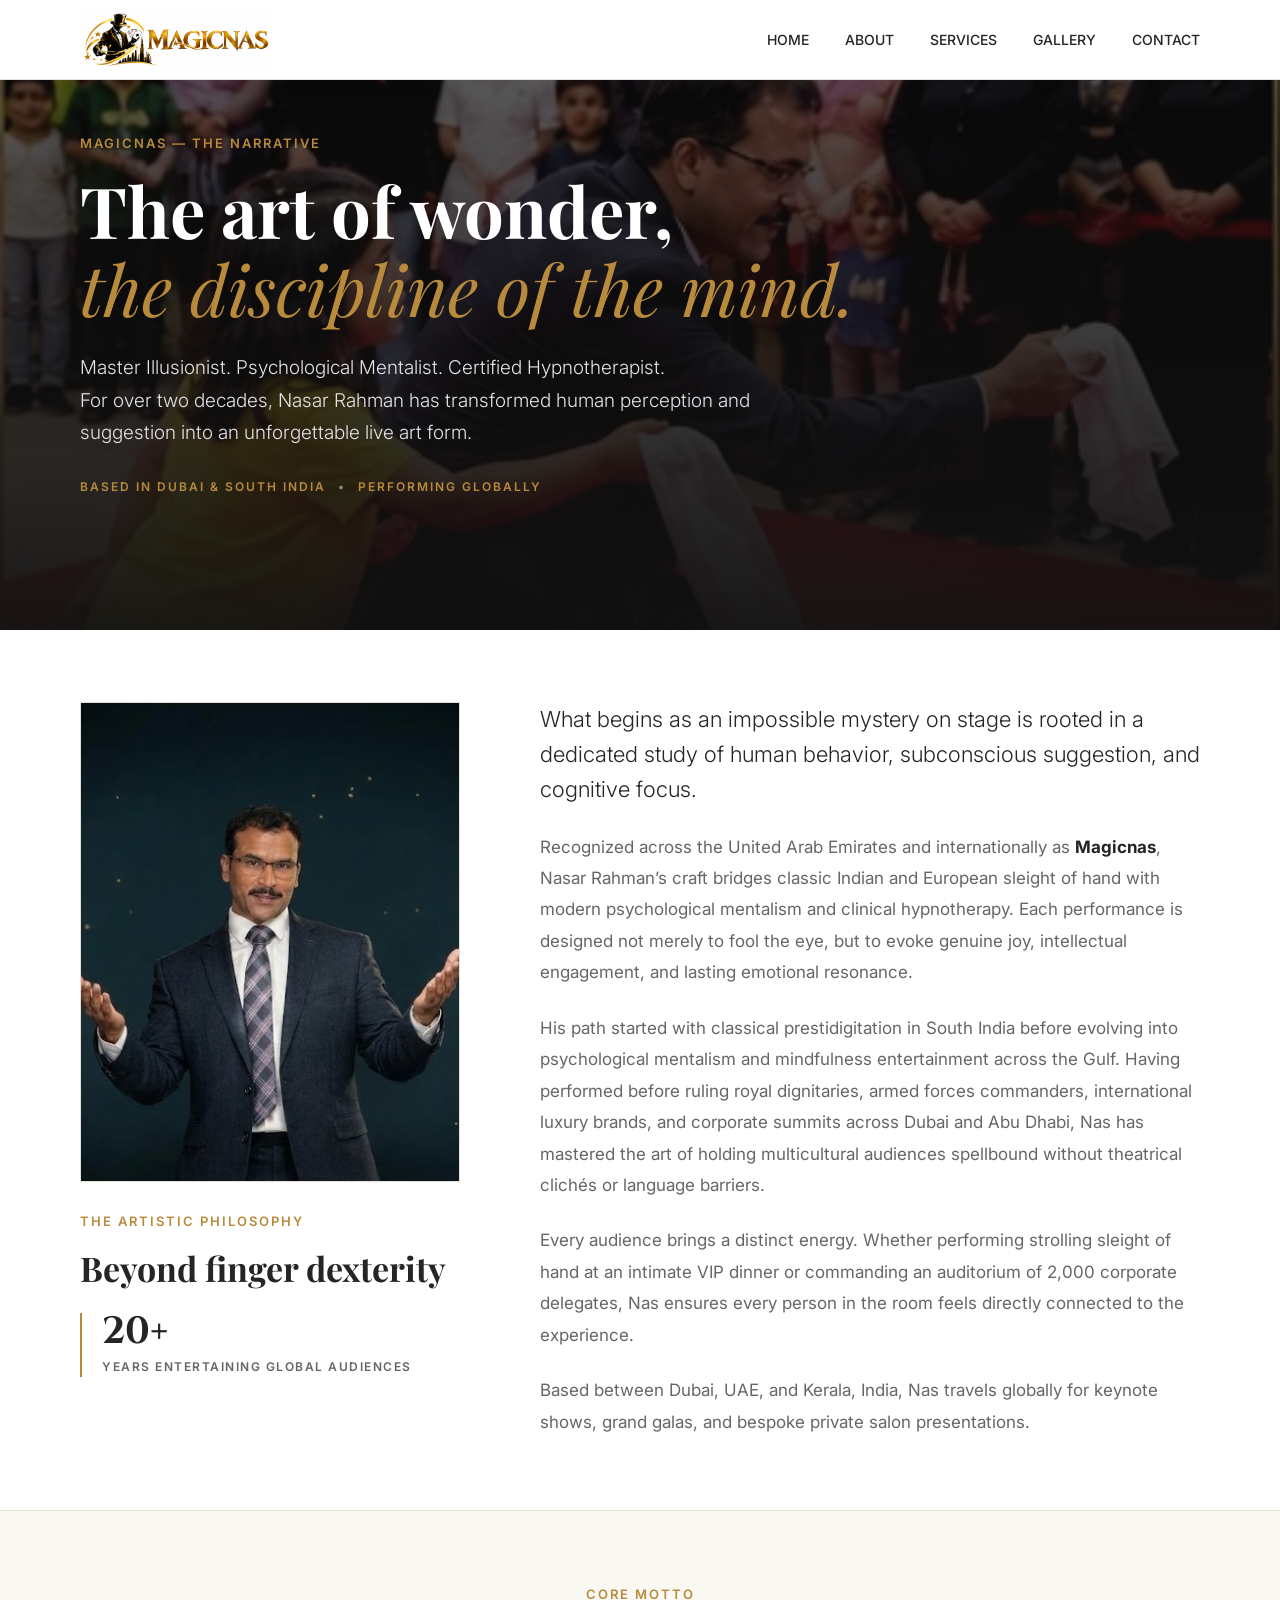
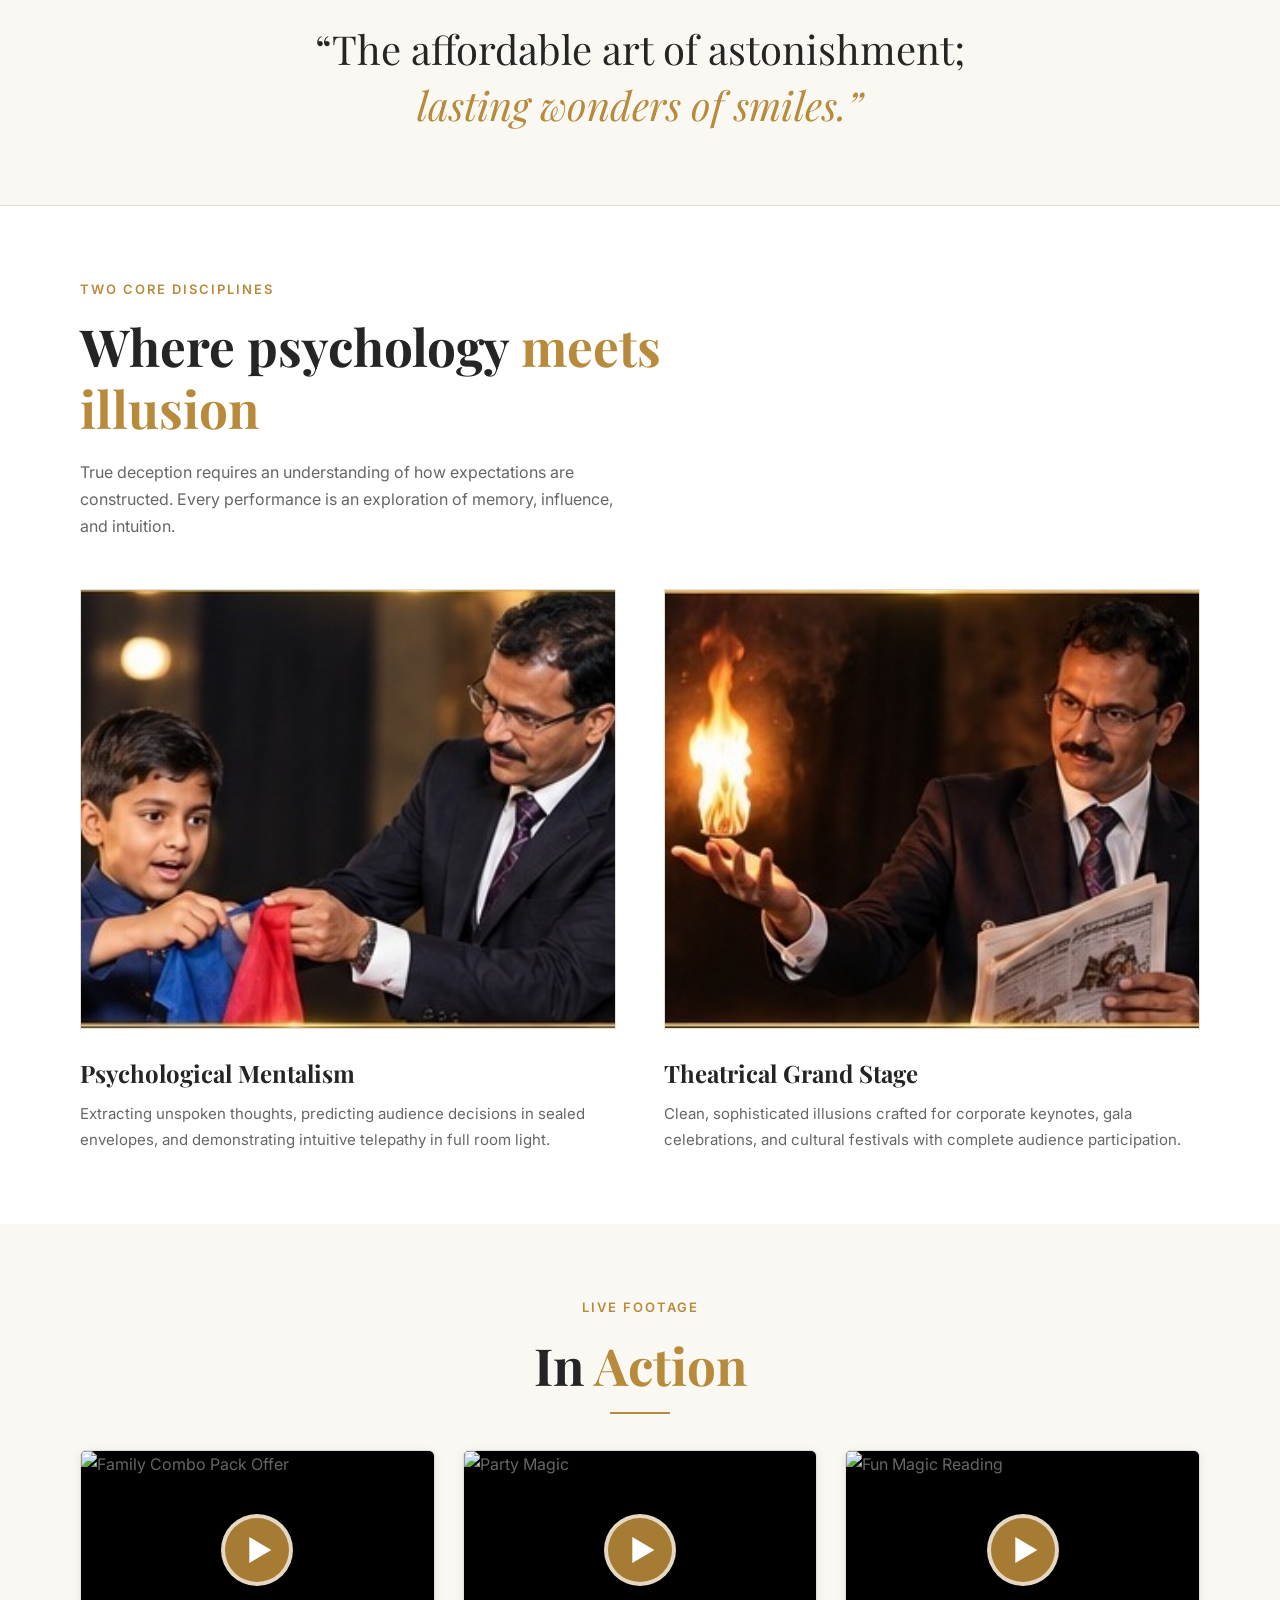
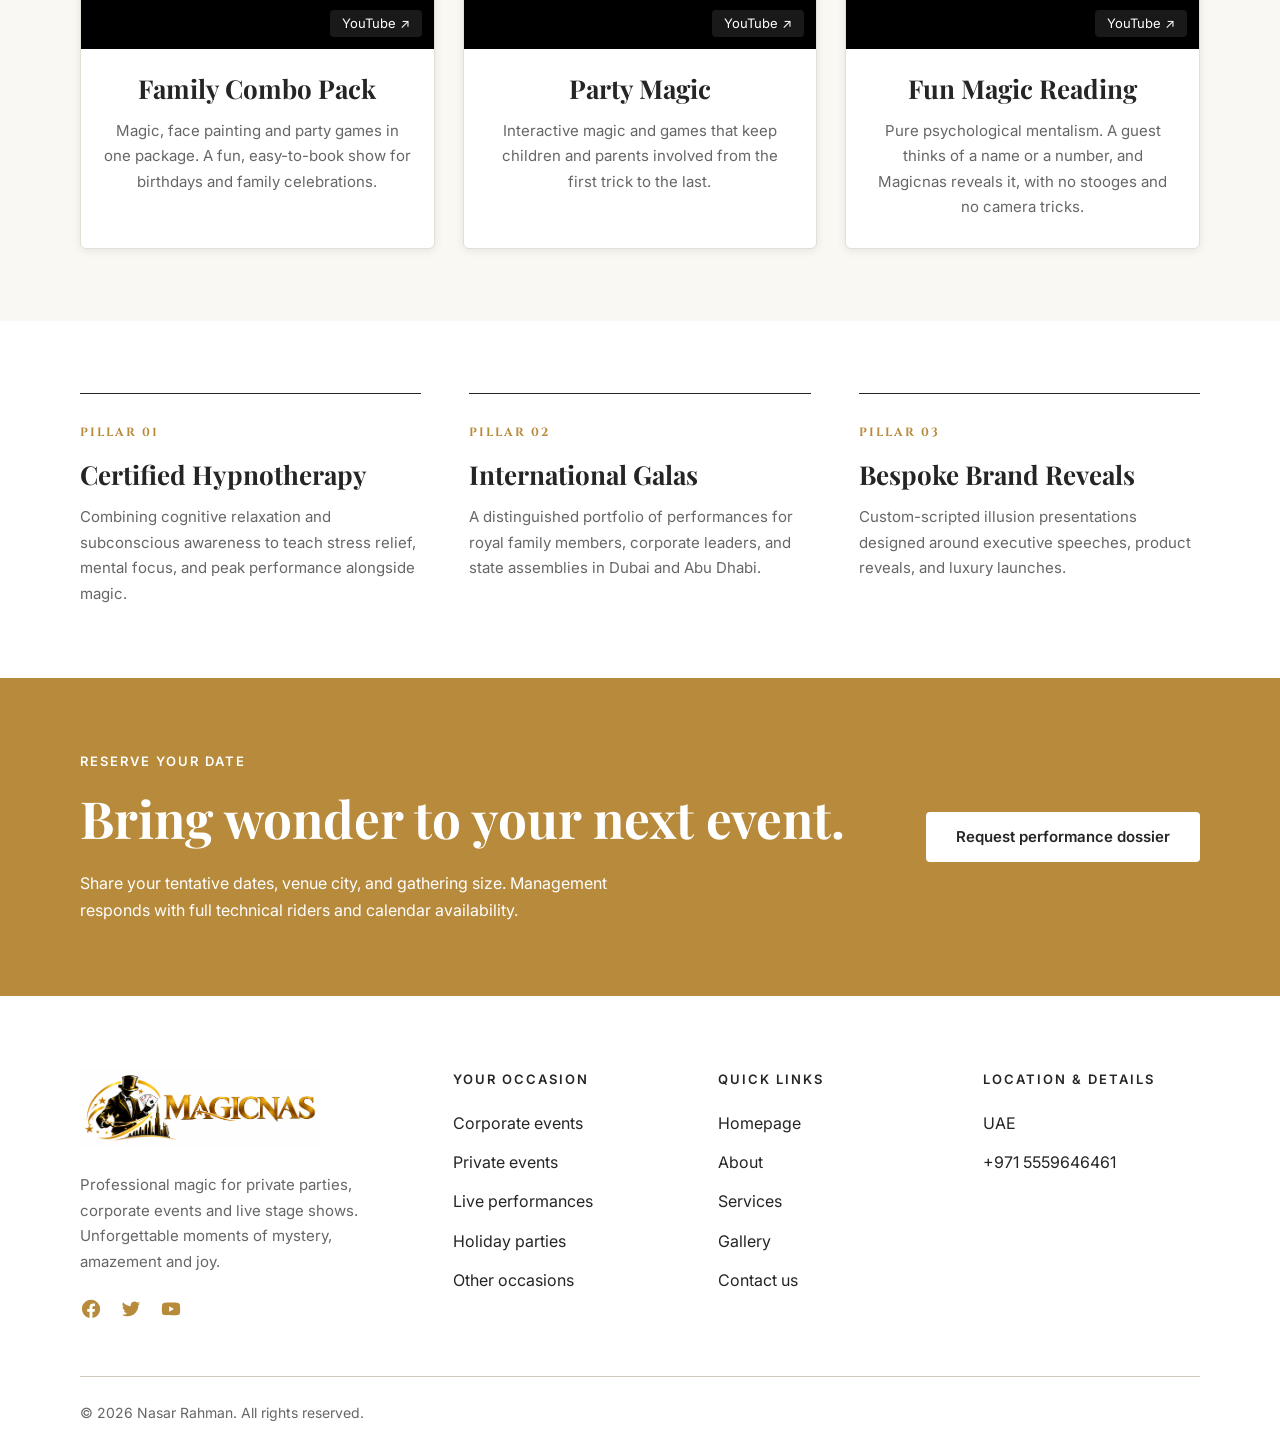
==== about.html @ b2ed160b "Update MagicNas website" ====
<!DOCTYPE html>
<html lang="en">
<head>
  <meta charset="UTF-8">
  <meta name="viewport" content="width=device-width, initial-scale=1.0">
  <title>About | Magicnas - Professional Magician in Dubai</title>
  <link rel="preconnect" href="https://fonts.googleapis.com">
  <link rel="preconnect" href="https://fonts.gstatic.com" crossorigin>
  <link href="https://fonts.googleapis.com/css2?family=Cinzel:wght@700&family=Inter:wght@300;400;500;600&family=Playfair+Display:ital,wght@0,600;0,700;1,400&display=swap" rel="stylesheet">
  <!-- style.css = shared (header, footer, buttons, video cards). about.css = this page only. -->
  <link rel="stylesheet" href="css/style.css">
  <link rel="stylesheet" href="css/about.css">
</head>
<body>

  <!-- Header (same as the home page) -->
  <header class="site-header">
    <nav class="navbar">
      <a href="index.html" class="logo">
        <img src="images/magicnas-logo.png" alt="Magicnas - Professional Magician in Dubai">
      </a>
      <ul class="nav-links">
        <li><a href="index.html">Home</a></li>
        <li><a href="about.html" class="active">About</a></li>
        <li><a href="services.html">Services</a></li>
        <li><a href="gallery.html">Gallery</a></li>
        <li><a href="contact.html">Contact</a></li>
      </ul>
    </nav>
  </header>

  <main>

    <!-- Banner -->
    <section class="about-hero-banner">
      <div class="banner-bg">
        <img src="images/gallery_image_4.jpg" alt="Magicnas performing on stage">
        <div class="banner-overlay"></div>
      </div>

      <div class="container">
        <div class="banner-content">
          <p class="label">Magicnas &mdash; The Narrative</p>
          <h1 class="banner-title">
            The art of wonder,<br><em>the discipline of the mind.</em>
          </h1>
          <p class="banner-lead">
            Master Illusionist. Psychological Mentalist. Certified Hypnotherapist.<br>
            For over two decades, Nasar Rahman has transformed human perception and
            suggestion into an unforgettable live art form.
          </p>
          <p class="banner-meta">
            <span>Based in Dubai &amp; South India</span>
            <span class="meta-dot">&bull;</span>
            <span>Performing Globally</span>
          </p>
        </div>
      </div>
    </section>


    <!-- Biography -->
    <section class="section biography">
      <div class="container split-grid">

        <div class="sticky-lead">
          <div class="portrait-frame">
            <img src="images/nasar-portrait.jpeg" alt="Nasar Rahman (Magicnas)">
          </div>
          <p class="label">The artistic philosophy</p>
          <h2 class="split-title">Beyond finger dexterity</h2>

          <div class="stat-badge">
            <div class="stat-num">20+</div>
            <div class="stat-label">Years entertaining global audiences</div>
          </div>
        </div>

        <div class="prose">
          <p class="lead">
            What begins as an impossible mystery on stage is rooted in a dedicated study
            of human behavior, subconscious suggestion, and cognitive focus.
          </p>
          <p>
            Recognized across the United Arab Emirates and internationally as
            <strong>Magicnas</strong>, Nasar Rahman&rsquo;s craft bridges classic Indian and
            European sleight of hand with modern psychological mentalism and clinical
            hypnotherapy. Each performance is designed not merely to fool the eye, but to
            evoke genuine joy, intellectual engagement, and lasting emotional resonance.
          </p>
          <p>
            His path started with classical prestidigitation in South India before evolving
            into psychological mentalism and mindfulness entertainment across the Gulf.
            Having performed before ruling royal dignitaries, armed forces commanders,
            international luxury brands, and corporate summits across Dubai and Abu Dhabi,
            Nas has mastered the art of holding multicultural audiences spellbound without
            theatrical clich&eacute;s or language barriers.
          </p>
          <p>
            Every audience brings a distinct energy. Whether performing strolling sleight of
            hand at an intimate VIP dinner or commanding an auditorium of 2,000 corporate
            delegates, Nas ensures every person in the room feels directly connected to the
            experience.
          </p>
          <p>
            Based between Dubai, UAE, and Kerala, India, Nas travels globally for keynote
            shows, grand galas, and bespoke private salon presentations.
          </p>
        </div>

      </div>
    </section>


    <!-- Motto -->
    <section class="section statement-break">
      <div class="container center">
        <p class="label">Core motto</p>
        <blockquote class="statement-quote">
          &ldquo;The affordable art of astonishment;<br>
          <em>lasting wonders of smiles.&rdquo;</em>
        </blockquote>
      </div>
    </section>


    <!-- Two disciplines -->
    <section class="section">
      <div class="container">

        <div class="methodology-header">
          <p class="label">Two core disciplines</p>
          <h2 class="section-title">Where psychology <span class="gold">meets illusion</span></h2>
          <p class="text">
            True deception requires an understanding of how expectations are constructed.
            Every performance is an exploration of memory, influence, and intuition.
          </p>
        </div>

        <div class="methodology-grid">

          <article class="methodology-card">
            <div class="method-image-frame">
              <img src="images/gallery_image_9.jpg" alt="Psychological mentalism by Magicnas" loading="lazy">
            </div>
            <h3>Psychological Mentalism</h3>
            <p>
              Extracting unspoken thoughts, predicting audience decisions in sealed
              envelopes, and demonstrating intuitive telepathy in full room light.
            </p>
          </article>

          <article class="methodology-card">
            <div class="method-image-frame">
              <img src="images/gallery_image_6.jpg" alt="Magicnas grand stage illusion" loading="lazy">
            </div>
            <h3>Theatrical Grand Stage</h3>
            <p>
              Clean, sophisticated illusions crafted for corporate keynotes, gala
              celebrations, and cultural festivals with complete audience participation.
            </p>
          </article>

        </div>
      </div>
    </section>


    <!-- Videos (same cards as the home page) -->
    <section class="section bg-ivory" id="videos">
      <div class="container">

        <div class="video-head">
          <p class="label">Live footage</p>
          <h2 class="section-title">In <span class="gold">Action</span></h2>
          <span class="line"></span>
        </div>

        <div class="video-grid">

          <article class="video-card">
            <a class="video-frame" href="#"
               data-youtube="https://www.youtube.com/watch?v=QmQe4kK_B1U"
               data-title="Family Combo Pack Offer"></a>
            <div class="video-body">
              <h3>Family Combo Pack</h3>
              <p>
                Magic, face painting and party games in one package. A fun,
                easy-to-book show for birthdays and family celebrations.
              </p>
            </div>
          </article>

          <article class="video-card">
            <a class="video-frame" href="#"
               data-youtube="https://www.youtube.com/watch?v=IcEIdneywjY"
               data-title="Party Magic"></a>
            <div class="video-body">
              <h3>Party Magic</h3>
              <p>
                Interactive magic and games that keep children and parents
                involved from the first trick to the last.
              </p>
            </div>
          </article>

          <article class="video-card">
            <a class="video-frame" href="#"
               data-youtube="https://www.youtube.com/watch?v=HbKrQy8dLfY"
               data-title="Fun Magic Reading"></a>
            <div class="video-body">
              <h3>Fun Magic Reading</h3>
              <p>
                Pure psychological mentalism. A guest thinks of a name or a number,
                and Magicnas reveals it, with no stooges and no camera tricks.
              </p>
            </div>
          </article>

        </div>
      </div>
    </section>


    <!-- Three pillars -->
    <section class="section">
      <div class="container">
        <div class="triptych-grid">

          <div class="triptych-item">
            <p class="triptych-num">Pillar 01</p>
            <h3>Certified Hypnotherapy</h3>
            <p>
              Combining cognitive relaxation and subconscious awareness to teach stress
              relief, mental focus, and peak performance alongside magic.
            </p>
          </div>

          <div class="triptych-item">
            <p class="triptych-num">Pillar 02</p>
            <h3>International Galas</h3>
            <p>
              A distinguished portfolio of performances for royal family members,
              corporate leaders, and state assemblies in Dubai and Abu Dhabi.
            </p>
          </div>

          <div class="triptych-item">
            <p class="triptych-num">Pillar 03</p>
            <h3>Bespoke Brand Reveals</h3>
            <p>
              Custom-scripted illusion presentations designed around executive speeches,
              product reveals, and luxury launches.
            </p>
          </div>

        </div>
      </div>
    </section>


    <!-- Contact -->
    <section class="section cta" id="contact">
      <div class="container cta-inner">
        <div>
          <p class="label">Reserve your date</p>
          <h2 class="section-title">Bring wonder to your next event.</h2>
          <p class="text">
            Share your tentative dates, venue city, and gathering size. Management
            responds with full technical riders and calendar availability.
          </p>
        </div>
        <a href="mailto:hello@yourwebsite.com" class="btn btn-white">Request performance dossier</a>
      </div>
    </section>

  </main>


  <!-- Footer (same as the home page) -->
  <footer class="footer">
    <div class="container">

      <div class="footer-grid">

        <div>
          <a href="index.html" class="logo">
            <img src="images/magicnas-logo.png" alt="Magicnas - Professional Magician in Dubai">
          </a>
          <p class="text">
            Professional magic for private parties, corporate events and live
            stage shows. Unforgettable moments of mystery, amazement and joy.
          </p>
          <div class="social">
            <a href="#" aria-label="Facebook">
              <svg viewBox="0 0 24 24"><path fill="currentColor" d="M22 12a10 10 0 1 0-11.6 9.9v-7H7.9V12h2.5V9.8c0-2.5 1.5-3.9 3.8-3.9 1.1 0 2.2.2 2.2.2v2.5h-1.3c-1.2 0-1.6.8-1.6 1.6V12h2.8l-.4 2.9h-2.3v7A10 10 0 0 0 22 12z"/></svg>
            </a>
            <a href="#" aria-label="Twitter">
              <svg viewBox="0 0 24 24"><path fill="currentColor" d="M22 5.9c-.7.3-1.5.5-2.4.6.9-.5 1.5-1.3 1.8-2.3-.8.5-1.7.8-2.6 1a4.1 4.1 0 0 0-7 3.7A11.6 11.6 0 0 1 3.4 4.6a4.1 4.1 0 0 0 1.3 5.5c-.7 0-1.3-.2-1.9-.5 0 2 1.4 3.7 3.3 4.1-.6.2-1.2.2-1.9.1.5 1.6 2 2.8 3.8 2.8A8.3 8.3 0 0 1 2 18.3 11.6 11.6 0 0 0 8.3 20c7.5 0 11.7-6.3 11.7-11.7v-.5c.8-.6 1.5-1.3 2-2z"/></svg>
            </a>
            <a href="#" aria-label="YouTube">
              <svg viewBox="0 0 24 24"><path fill="currentColor" d="M21.6 7.2a2.5 2.5 0 0 0-1.8-1.8C18.2 5 12 5 12 5s-6.2 0-7.8.4A2.5 2.5 0 0 0 2.4 7.2C2 8.8 2 12 2 12s0 3.2.4 4.8a2.5 2.5 0 0 0 1.8 1.8C5.8 19 12 19 12 19s6.2 0 7.8-.4a2.5 2.5 0 0 0 1.8-1.8c.4-1.6.4-4.8.4-4.8s0-3.2-.4-4.8zM10 15V9l5.2 3L10 15z"/></svg>
            </a>
          </div>
        </div>

        <div>
          <h3>Your occasion</h3>
          <ul>
            <li><a href="index.html#services">Corporate events</a></li>
            <li><a href="index.html#services">Private events</a></li>
            <li><a href="index.html#services">Live performances</a></li>
            <li><a href="index.html#services">Holiday parties</a></li>
            <li><a href="index.html#services">Other occasions</a></li>
          </ul>
        </div>

        <div>
          <h3>Quick links</h3>
          <ul>
            <li><a href="index.html">Homepage</a></li>
            <li><a href="about.html">About</a></li>
            <li><a href="services.html">Services</a></li>
            <li><a href="gallery.html">Gallery</a></li>
            <li><a href="contact.html">Contact us</a></li>
          </ul>
        </div>

        <div>
          <h3>Location &amp; details</h3>
          <ul>
            <li>UAE</li>
            <li><a href="tel:+9715559646461">+971 5559646461</a></li>
          </ul>
        </div>

      </div>

      <p class="copyright">&copy; 2026 Nasar Rahman. All rights reserved.</p>
    </div>
  </footer>

  <script src="js/about.js"></script>
</body>
</html>
---- css/style.css ----
/* ==========================================================
   Magicnas
   Colors: white, ivory, gold, charcoal
   Fonts: Playfair Display (headings), Inter (text)
   ========================================================== */

:root {
  --white: #ffffff;
  --ivory: #faf8f2;
  --soft-gold: #f8f0de;
  --sand: #e9e5dc;

  --gold: #b88a3b;
  --gold-dark: #96702e;

  --text-main: #252525;
  --text-body: #666666;
  --border: #e4dfd4;

  --container: 1200px;
  --nav-height: 80px;
  --section-space: 72px;
}

/* ---------- Reset ---------- */
* {
  margin: 0;
  padding: 0;
  box-sizing: border-box;
}

html {
  scroll-behavior: smooth;
}

body {
  font-family: "Inter", system-ui, sans-serif;
  font-size: 16px;
  line-height: 1.7;
  color: var(--text-body);
  background: var(--white);
}

img {
  display: block;
  max-width: 100%;
}

a {
  color: inherit;
  text-decoration: none;
}

ul {
  list-style: none;
}

button {
  font: inherit;
}

/* ---------- Layout ---------- */
.container {
  max-width: var(--container);
  margin: 0 auto;
  padding: 0 40px;
}

.section {
  padding: var(--section-space) 0;
}

.bg-ivory {
  background: var(--ivory);
}

.center {
  text-align: center;
}

.two-col {
  display: grid;
  grid-template-columns: 1fr 1fr;
  gap: 80px;
  align-items: center;
}

/* ---------- Text ---------- */
.gold {
  color: var(--gold);
}

.label {
  margin-bottom: 16px;
  font-size: 13px;
  font-weight: 600;
  letter-spacing: 2px;
  text-transform: uppercase;
  color: var(--gold);
}

.section-title {
  margin-bottom: 20px;
  font-family: "Playfair Display", Georgia, serif;
  font-size: clamp(32px, 4vw, 52px);
  font-weight: 700;
  line-height: 1.2;
  color: var(--text-main);
}

.center .section-title,
.section-title.center {
  margin-bottom: 36px;
}

.text {
  max-width: 560px;
}

.text + .text {
  margin-top: 16px;
}

/* ---------- Buttons ---------- */
.buttons {
  display: flex;
  flex-wrap: wrap;
  gap: 14px;
  margin-top: 32px;
}

.btn {
  display: inline-block;
  padding: 14px 28px;
  font-size: 15px;
  font-weight: 600;
  line-height: 1.2;
  text-align: center;
  border: 2px solid var(--gold);
  border-radius: 4px;
  cursor: pointer;
  transition: background 0.2s, color 0.2s, border-color 0.2s;
}

.btn-gold {
  color: var(--white);
  background: var(--gold);
}

.btn-gold:hover {
  background: var(--gold-dark);
  border-color: var(--gold-dark);
}

.btn-outline {
  color: var(--text-main);
}

.btn-outline:hover {
  color: var(--white);
  background: var(--gold);
}

.btn-white {
  color: var(--text-main);
  background: var(--white);
  border-color: var(--white);
}

.btn-white:hover {
  color: var(--white);
  background: var(--text-main);
  border-color: var(--text-main);
}


/* ==========================================================
   Hero + navbar
   ========================================================== */
.hero {
  position: relative;
  padding-top: var(--nav-height);
  overflow: hidden;
}

.hero-bg {
  width: 100%;
  height: auto;
}

/* light panel so the text is readable over the photo */
.hero::before {
  content: "";
  position: absolute;
  top: var(--nav-height);
  right: 0;
  bottom: 0;
  width: 52%;
  z-index: 3;
  background: linear-gradient(to left, rgba(250, 248, 242, 0.95) 70%, rgba(250, 248, 242, 0));
}

.navbar {
  position: absolute;
  top: 0;
  left: 0;
  right: 0;
  z-index: 6;
  height: var(--nav-height);
  display: flex;
  align-items: center;
  justify-content: space-between;
  padding: 0 max(40px, calc((100% - var(--container)) / 2 + 40px));
  background: var(--white);
  border-bottom: 1px solid var(--border);
}

.logo {
  font-family: "Cinzel", serif;
  font-size: 24px;
  font-weight: 700;
  letter-spacing: 1px;
  color: var(--gold);
}

.logo img {
  display: block;
  height: 64px;
  width: auto;
}

.nav-links {
  display: flex;
  gap: 36px;
}

.nav-links a {
  font-size: 14px;
  font-weight: 500;
  text-transform: uppercase;
  color: var(--text-main);
  transition: color 0.2s;
}

.nav-links a:hover {
  color: var(--gold);
}

.hero-text {
  position: absolute;
  top: var(--nav-height);
  bottom: 0;
  left: 60%;
  right: 4%;
  z-index: 4;
  display: flex;
  flex-direction: column;
  justify-content: center;
  align-items: flex-start;
}

.hero-text h1 {
  margin-bottom: 20px;
  font-family: "Playfair Display", Georgia, serif;
  font-size: clamp(34px, 3.3vw, 62px);
  font-weight: 700;
  line-height: 1.15;
  color: var(--text-main);
}


/* ==========================================================
   Selected moments
   ========================================================== */
.moments-img {
  width: 100%;
  aspect-ratio: 4 / 3.4;
  object-fit: cover;
}

.moments-bar {
  display: flex;
  align-items: center;
  justify-content: space-between;
  gap: 20px;
  margin-top: 14px;
  font-size: 14px;
}

.moments-nav {
  display: flex;
  align-items: center;
  gap: 12px;
  color: var(--text-main);
}

.moments-nav button {
  width: 34px;
  height: 34px;
  font-size: 22px;
  line-height: 1;
  color: var(--text-main);
  background: var(--white);
  border: 1px solid var(--border);
  cursor: pointer;
  transition: background 0.2s, color 0.2s;
}

.moments-nav button:hover {
  color: var(--white);
  background: var(--gold);
  border-color: var(--gold);
}

.quote {
  margin-top: 28px;
  padding-left: 24px;
  border-left: 3px solid var(--gold);
}

.quote p {
  font-family: "Playfair Display", Georgia, serif;
  font-size: 20px;
  font-style: italic;
  color: var(--text-main);
}

.quote cite {
  display: block;
  margin-top: 8px;
  font-size: 13px;
  font-style: normal;
}


/* ==========================================================
   The reaction
   ========================================================== */
.reaction {
  padding-top: 10px;
  padding-bottom: 0;
}

.reaction-img {
  width: 100%;
  height: 520px;
  object-fit: cover;
}


/* ==========================================================
   Services
   ========================================================== */
.services-head {
  display: flex;
  align-items: flex-end;
  justify-content: space-between;
  gap: 40px;
  margin-bottom: 48px;
}

.services-head .section-title {
  margin-bottom: 0;
}

.occasion-list {
  display: flex;
  gap: 10px;
  height: 560px;
}

.occasion {
  position: relative;
  flex: 1;
  min-width: 0;
  overflow: hidden;
  text-align: left;
  color: var(--white);
  background: #333;
  border: 0;
  cursor: pointer;
  transition: flex 0.4s ease;
}

.occasion.is-active {
  flex: 5;
  cursor: default;
}

.occasion img {
  position: absolute;
  inset: 0;
  width: 100%;
  height: 100%;
  object-fit: cover;
}

/* dark layer so the white text is readable on any photo */
.occasion::before {
  content: "";
  position: absolute;
  inset: 0;
  z-index: 1;
  background: rgba(0, 0, 0, 0.55);
}

.occasion.is-active::before {
  background: rgba(0, 0, 0, 0.4);
}

.occasion span {
  position: absolute;
  z-index: 2;
}

.occasion-name {
  top: 28px;
  left: 50%;
  transform: translateX(-50%);
  font-family: "Playfair Display", Georgia, serif;
  font-size: 24px;
  font-weight: 700;
  white-space: nowrap;
  writing-mode: vertical-rl;
}

.occasion.is-active .occasion-name {
  left: 30px;
  transform: none;
  font-size: 36px;
  writing-mode: horizontal-tb;
}

.occasion-desc {
  left: 30px;
  bottom: 30px;
  max-width: 520px;
  display: none;
}

.occasion.is-active .occasion-desc {
  display: block;
}


/* ==========================================================
   About
   ========================================================== */
.about {
  display: grid;
  grid-template-columns: 1fr 1fr;
  min-height: 700px;
}

.about-photo {
  position: relative;
}

.about-photo img {
  position: absolute;
  inset: 0;
  width: 100%;
  height: 100%;
  object-fit: cover;
}

.about-copy {
  display: flex;
  flex-direction: column;
  justify-content: center;
  align-items: flex-start;
  max-width: 720px;
  padding: var(--section-space) 6vw;
}


/* ==========================================================
   Blog
   ========================================================== */
.blog-grid {
  display: grid;
  grid-template-columns: repeat(3, 1fr);
  gap: 28px;
}

.blog-card {
  overflow: hidden;
  background: var(--white);
  border: 2px solid var(--border);
  border-radius: 8px;
}

.blog-card a {
  display: flex;
  flex-direction: column;
  height: 100%;
}

.blog-card img {
  width: 100%;
  aspect-ratio: 4 / 3;
  object-fit: cover;
}

.blog-body {
  display: flex;
  flex-direction: column;
  flex: 1;
  padding: 24px;
  background-color: var(--ivory);
}

.blog-body h3 {
  margin-bottom: 10px;
  font-family: "Playfair Display", Georgia, serif;
  font-size: 22px;
  line-height: 1.3;
  color: var(--text-main);
}

.blog-body p {
  flex: 1;
  font-size: 15px;
}

.read-more {
  margin-top: 16px;
  font-size: 14px;
  font-weight: 600;
  color: var(--gold);
}

.blog-card:hover h3,
.blog-card:hover .read-more {
  color: var(--gold-dark);
}


/* ==========================================================
   Videos
   ========================================================== */
.video-head {
  margin-bottom: 36px;
  text-align: center;
}

.video-head .section-title {
  margin-bottom: 16px;
}

.video-head .line {
  display: block;
  width: 60px;
  height: 2px;
  margin: 0 auto;
  background: var(--gold);
}

.video-grid {
  display: grid;
  grid-template-columns: repeat(3, 1fr);
  gap: 28px;
  align-items: stretch;
}

.video-card {
  display: flex;
  flex-direction: column;
  overflow: hidden;
  background: var(--white);
  border: 1px solid var(--border);
  border-radius: 6px;
  box-shadow: 0 2px 10px rgba(0, 0, 0, 0.08);
}

.video-frame {
  position: relative;
  display: block;
  aspect-ratio: 16 / 9;
  overflow: hidden;
  background: #000;
}

.video-frame img {
  width: 100%;
  height: 100%;
  object-fit: cover;
  transition: transform 0.4s ease;
}

.video-frame:hover img {
  transform: scale(1.05);
}

.video-play {
  position: absolute;
  top: 50%;
  left: 50%;
  width: 72px;
  height: 72px;
  transform: translate(-50%, -50%);
  background: rgba(184, 138, 59, 0.9);
  border: 4px solid rgba(255, 255, 255, 0.7);
  border-radius: 50%;
  transition: background 0.2s;
}

.video-play::after {
  content: "";
  position: absolute;
  top: 50%;
  left: 50%;
  transform: translate(-35%, -50%);
  border-left: 22px solid #fff;
  border-top: 13px solid transparent;
  border-bottom: 13px solid transparent;
}

.video-frame:hover .video-play {
  background: var(--gold-dark);
}

.video-badge {
  position: absolute;
  right: 12px;
  bottom: 12px;
  padding: 6px 12px;
  font-size: 13px;
  line-height: 1.2;
  color: #fff;
  background: rgba(30, 30, 30, 0.85);
  border-radius: 4px;
}

.video-body {
  flex: 1;
  padding: 24px 22px 28px;
  text-align: center;
}

.video-body h3 {
  margin-bottom: 12px;
  font-family: "Playfair Display", Georgia, serif;
  font-size: 26px;
  line-height: 1.25;
  color: var(--text-main);
}

.video-body p {
  font-size: 15px;
}


/* ==========================================================
   Testimonial
   ========================================================== */
.testimonial {
  background: #e3c8b3;
}

.testimonial .label,
.testimonial cite {
  color: var(--text-main);
}

.testimonial blockquote p {
  max-width: 900px;
  margin: 0 auto;
  font-family: "Playfair Display", Georgia, serif;
  font-size: clamp(26px, 3.6vw, 46px);
  font-style: italic;
  line-height: 1.4;
  color: var(--text-main);
}

.testimonial cite {
  display: block;
  margin-top: 24px;
  font-size: 13px;
  font-style: normal;
  letter-spacing: 2px;
  text-transform: uppercase;
}


/* ==========================================================
   FAQ
   ========================================================== */
.faq {
  align-items: start;
}

.faq-list {
  border-top: 1px solid var(--border);
}

.faq-list details {
  border-bottom: 1px solid var(--border);
}

.faq-list summary {
  position: relative;
  padding: 24px 40px 24px 0;
  font-size: 18px;
  font-weight: 500;
  color: var(--text-main);
  cursor: pointer;
  list-style: none;
}

.faq-list summary::-webkit-details-marker {
  display: none;
}

.faq-list summary::after {
  content: "+";
  position: absolute;
  right: 0;
  top: 50%;
  transform: translateY(-50%);
  font-size: 26px;
  font-weight: 400;
}

.faq-list details[open] summary::after {
  content: "\2212";
}

.faq-list summary:hover {
  color: var(--gold);
}

.faq-list details p {
  max-width: 540px;
  padding-bottom: 24px;
}


/* ==========================================================
   Contact
   ========================================================== */
.cta {
  background: var(--gold);
}

.cta-inner {
  display: flex;
  align-items: center;
  justify-content: space-between;
  gap: 40px;
}

.cta .label,
.cta .section-title,
.cta .text {
  color: var(--white);
}


/* ==========================================================
   Footer
   ========================================================== */
.footer {
  padding-top: var(--section-space);
  background: white;
  color: var(--text-main);
}

.footer-grid {
  display: grid;
  grid-template-columns: 1.5fr 1fr 1fr 1fr;
  gap: 48px;
  padding-bottom: 48px;
}

.footer .logo {
  display: inline-block;
  margin-bottom: 16px;
  font-size: 28px;
}

.footer .logo img {
  height: 80px;
}

.footer .text {
  max-width: 360px;
  font-size: 15px;
  color: var(--text-body);
}

.social {
  display: flex;
  gap: 18px;
  margin-top: 24px;
}

.social a {
  color: var(--gold);
  transition: color 0.2s;
}

.social a:hover {
  color: var(--gold-dark);
}

.social svg {
  width: 22px;
  height: 22px;
}

.footer h3 {
  margin-bottom: 20px;
  font-family: "Inter", sans-serif;
  font-size: 13px;
  font-weight: 600;
  letter-spacing: 2px;
  text-transform: uppercase;
}

.footer li + li {
  margin-top: 12px;
}

.footer li a:hover {
  color: var(--gold);
}

.copyright {
  padding: 24px 0;
  font-size: 14px;
  color: var(--text-body);
  border-top: 1px solid #cfc9bc;
}


/* ==========================================================
   Tablet
   ========================================================== */
@media (max-width: 1000px) {
  .two-col {
    grid-template-columns: 1fr;
    gap: 48px;
  }

  .services-head {
    flex-direction: column;
    align-items: flex-start;
    gap: 16px;
  }

  .occasion-list {
    flex-direction: column;
    height: auto;
  }

  .occasion {
    flex: none;
    height: 64px;
    transition: height 0.4s ease;
  }

  .occasion.is-active {
    height: 380px;
  }

  .occasion-name,
  .occasion.is-active .occasion-name {
    top: 16px;
    left: 20px;
    transform: none;
    font-size: 22px;
    writing-mode: horizontal-tb;
  }

  .occasion.is-active .occasion-name {
    font-size: 28px;
  }

  .occasion-desc {
    left: 20px;
    right: 20px;
    bottom: 22px;
    font-size: 15px;
  }

  .about {
    grid-template-columns: 1fr;
    min-height: 0;
  }

  .about-photo {
    height: 380px;
  }

  .about-copy {
    max-width: none;
    padding: 48px 40px;
  }

  .blog-grid {
    grid-template-columns: repeat(2, 1fr);
  }

  .video-grid {
    grid-template-columns: 1fr;
    max-width: 560px;
    margin: 0 auto;
  }

  .footer-grid {
    grid-template-columns: 1fr 1fr;
  }

  .footer-grid > :first-child {
    grid-column: 1 / -1;
  }
}


/* ==========================================================
   Mobile
   ========================================================== */
@media (max-width: 768px) {
  :root {
    --nav-height: 64px;
    --section-space: 48px;
  }

  .container {
    padding: 0 20px;
  }

  .navbar {
    padding: 0 20px;
  }

  .logo {
    font-size: 19px;
  }

  .logo img {
    height: 48px;
  }

  .footer .logo img {
    height: 64px;
  }

  .nav-links {
    gap: 14px;
  }

  .nav-links a {
    font-size: 12px;
  }

  .center .section-title,
  .section-title.center {
    margin-bottom: 24px;
  }

  .hero::before {
    display: none;
  }

  .hero-bg {
    height: 320px;
    object-fit: cover;
    object-position: 20% bottom;
  }

  .hero-text {
    position: static;
    padding: 32px 20px 40px;
    background: var(--ivory);
  }

  .reaction-img {
    height: 320px;
  }

  .about-copy {
    padding: 48px 20px;
  }

  .blog-grid {
    grid-template-columns: 1fr;
  }

  .video-grid {
    grid-template-columns: 1fr;
    gap: 24px;
  }

  .cta-inner {
    flex-direction: column;
    align-items: flex-start;
    gap: 32px;
  }

  .footer-grid {
    gap: 32px;
  }
}

/* =========================================================
   SERVICE DETAILS POPUP
   Isolated styles - does not modify existing website styles
   ========================================================= */

.service-popup {
  position: fixed;
  inset: 0;
  z-index: 99999;
  display: none;
  align-items: center;
  justify-content: center;
  padding: 24px;
}

.service-popup.is-open {
  display: flex;
}

.service-popup-overlay {
  position: absolute;
  inset: 0;
  background: rgba(0, 0, 0, 0.72);
  backdrop-filter: blur(6px);
  -webkit-backdrop-filter: blur(6px);
}

.service-popup-box {
  position: relative;
  z-index: 2;
  width: min(920px, 100%);
  max-height: 90vh;
  overflow: hidden;
  display: grid;
  grid-template-columns: 42% 58%;
  background: #ffffff;
  border-radius: 18px;
  box-shadow: 0 30px 80px rgba(0, 0, 0, 0.25);
  animation: servicePopupIn 0.28s ease;
}

@keyframes servicePopupIn {
  from {
    opacity: 0;
    transform: translateY(18px) scale(0.97);
  }

  to {
    opacity: 1;
    transform: translateY(0) scale(1);
  }
}

.service-popup-image-wrap {
  min-height: 460px;
  background: #f5f1e8;
  overflow: hidden;
}

.service-popup-image-wrap img {
  width: 100%;
  height: 100%;
  min-height: 460px;
  display: block;
  object-fit: cover;
}

.service-popup-body {
  position: relative;
  padding: 52px 48px 42px;
  overflow-y: auto;
  max-height: 90vh;
}

.service-popup-close {
  position: absolute;
  top: 16px;
  right: 18px;
  z-index: 5;
  width: 42px;
  height: 42px;
  border: 0;
  border-radius: 50%;
  background: #f5f1e8;
  color: #252525;
  font-size: 28px;
  line-height: 1;
  cursor: pointer;
  display: flex;
  align-items: center;
  justify-content: center;
  transition: transform 0.2s ease, background 0.2s ease;
}

.service-popup-close:hover {
  transform: rotate(90deg);
  background: #f0e5cf;
}

.service-popup-label {
  display: inline-block;
  margin-bottom: 10px;
  color: #b88b45;
  font-size: 12px;
  font-weight: 700;
  letter-spacing: 0.12em;
  text-transform: uppercase;
}

.service-popup-body h3 {
  margin: 0 0 18px;
  color: #252525;
  font-size: clamp(28px, 4vw, 42px);
  line-height: 1.1;
}

.service-popup-body p {
  margin: 0 0 24px;
  color: #555;
  font-size: 16px;
  line-height: 1.75;
}

.service-popup-features {
  display: flex;
  flex-direction: column;
  gap: 10px;
  margin-bottom: 30px;
}

.service-popup-feature {
  display: flex;
  align-items: flex-start;
  gap: 10px;
  color: #333;
  font-size: 14px;
  line-height: 1.5;
}

.service-popup-feature::before {
  content: "✦";
  flex: 0 0 auto;
  color: #d4af72;
  font-size: 14px;
  margin-top: 1px;
}

.service-popup-whatsapp {
  display: inline-flex;
  align-items: center;
  justify-content: center;
  min-height: 50px;
  padding: 0 24px;
  border-radius: 999px;
  background: #252525;
  color: #ffffff;
  text-decoration: none;
  font-size: 14px;
  font-weight: 700;
  transition: transform 0.2s ease, opacity 0.2s ease;
}

.service-popup-whatsapp:hover {
  transform: translateY(-2px);
  opacity: 0.9;
}

/* Tablet */
@media (max-width: 768px) {
  .service-popup {
    padding: 16px;
  }

  .service-popup-box {
    display: block;
    width: 100%;
    max-height: 92vh;
    border-radius: 16px;
  }

  .service-popup-image-wrap {
    height: 220px;
    min-height: 220px;
  }

  .service-popup-image-wrap img {
    height: 220px;
    min-height: 220px;
  }

  .service-popup-body {
    padding: 36px 24px 28px;
    max-height: calc(92vh - 220px);
  }

  .service-popup-close {
    top: 10px;
    right: 10px;
    background: rgba(255, 255, 255, 0.92);
  }

  .service-popup-body h3 {
    font-size: 30px;
  }
}

/* Small mobile */
@media (max-width: 480px) {
  .service-popup {
    padding: 10px;
  }

  .service-popup-box {
    max-height: 94vh;
  }

  .service-popup-image-wrap,
  .service-popup-image-wrap img {
    height: 180px;
    min-height: 180px;
  }

  .service-popup-body {
    padding: 30px 20px 24px;
    max-height: calc(94vh - 180px);
  }

  .service-popup-body p {
    font-size: 14px;
    line-height: 1.65;
  }

  .service-popup-whatsapp {
    width: 100%;
  }
}
---- css/about.css ----
/* ==========================================================
   Magicnas - About page
   Only the styles that are specific to about.html.
   Header, footer, buttons, labels, containers and video cards
   all come from style.css, so this page matches the home page.
   ========================================================== */


/* ---------- Banner ---------- */
.about-hero-banner {
  position: relative;
  display: flex;
  align-items: center;
  min-height: 70vh;
  padding: 7rem 0;
  overflow: hidden;
  color: var(--white);
  background: #111;
}

.banner-bg,
.banner-overlay {
  position: absolute;
  inset: 0;
}

.banner-bg img {
  width: 100%;
  height: 100%;
  object-fit: cover;
  object-position: center 25%;
  filter: brightness(0.65) contrast(1.1);
}

.banner-overlay {
  background: linear-gradient(
    180deg,
    rgba(17, 17, 17, 0.45) 0%,
    rgba(17, 17, 17, 0.8) 70%,
    rgba(17, 17, 17, 0.95) 100%
  );
}

.about-hero-banner .container {
  position: relative;
  z-index: 2;
  width: 100%;
}

.banner-content {
  max-width: 820px;
}

.banner-title {
  margin-bottom: 24px;
  font-family: "Playfair Display", Georgia, serif;
  font-size: clamp(38px, 5.5vw, 72px);
  font-weight: 700;
  line-height: 1.12;
  color: var(--white);
}

.banner-title em {
  font-style: italic;
  font-weight: 400;
  color: var(--gold);
}

.banner-lead {
  max-width: 720px;
  margin-bottom: 28px;
  font-size: 19px;
  font-weight: 300;
  line-height: 1.7;
  color: #e5e5e8;
}

.banner-meta {
  display: flex;
  flex-wrap: wrap;
  align-items: center;
  gap: 12px;
  font-size: 12px;
  font-weight: 600;
  letter-spacing: 2px;
  text-transform: uppercase;
  color: var(--gold);
}

.meta-dot {
  color: #888;
}


/* ---------- Biography ---------- */
.split-grid {
  display: grid;
  grid-template-columns: 380px 1fr;
  gap: 80px;
  align-items: start;
}

.sticky-lead {
  position: sticky;
  top: calc(var(--nav-height) + 40px);
}

.portrait-frame {
  height: 480px;
  margin-bottom: 28px;
  overflow: hidden;
  background: var(--ivory);
  border: 1px solid var(--border);
}

.portrait-frame img {
  width: 100%;
  height: 100%;
  object-fit: cover;
}

.split-title {
  margin-bottom: 24px;
  font-family: "Playfair Display", Georgia, serif;
  font-size: 34px;
  line-height: 1.2;
  color: var(--text-main);
}

.stat-badge {
  padding-left: 20px;
  border-left: 2px solid var(--gold);
}

.stat-num {
  font-family: "Cinzel", serif;
  font-size: 38px;
  font-weight: 700;
  line-height: 1;
  color: var(--text-main);
}

.stat-label {
  margin-top: 6px;
  font-size: 12px;
  font-weight: 600;
  letter-spacing: 1.5px;
  text-transform: uppercase;
}

.prose {
  font-size: 17px;
  line-height: 1.85;
}

.prose p + p {
  margin-top: 24px;
}

.prose .lead {
  font-size: 22px;
  font-weight: 300;
  line-height: 1.6;
  color: var(--text-main);
}

.prose strong {
  color: var(--text-main);
}


/* ---------- Motto ---------- */
.statement-break {
  background: var(--ivory);
  border-top: 1px solid var(--border);
  border-bottom: 1px solid var(--border);
}

.statement-quote {
  max-width: 900px;
  margin: 0 auto;
  font-family: "Playfair Display", Georgia, serif;
  font-size: clamp(26px, 3.4vw, 40px);
  line-height: 1.4;
  color: var(--text-main);
}

.statement-quote em {
  font-style: italic;
  color: var(--gold);
}


/* ---------- Two disciplines ---------- */
.methodology-header {
  max-width: 720px;
  margin-bottom: 48px;
}

.methodology-grid {
  display: grid;
  grid-template-columns: 1fr 1fr;
  gap: 48px;
}

.method-image-frame {
  height: 440px;
  margin-bottom: 24px;
  overflow: hidden;
  background: var(--ivory);
  border: 1px solid var(--border);
}

.method-image-frame img {
  width: 100%;
  height: 100%;
  object-fit: cover;
}

.methodology-card h3 {
  margin-bottom: 8px;
  font-family: "Playfair Display", Georgia, serif;
  font-size: 24px;
  color: var(--text-main);
}

.methodology-card p {
  font-size: 15px;
}


/* ---------- Three pillars ---------- */
.triptych-grid {
  display: grid;
  grid-template-columns: repeat(3, 1fr);
  gap: 48px;
}

.triptych-item {
  padding-top: 28px;
  border-top: 1px solid var(--text-main);
}

.triptych-num {
  margin-bottom: 16px;
  font-family: "Cinzel", serif;
  font-size: 12px;
  font-weight: 700;
  letter-spacing: 2px;
  text-transform: uppercase;
  color: var(--gold);
}

.triptych-item h3 {
  margin-bottom: 12px;
  font-family: "Playfair Display", Georgia, serif;
  font-size: 26px;
  line-height: 1.3;
  color: var(--text-main);
}

.triptych-item p:last-child {
  font-size: 15px;
}


/* ==========================================================
   Tablet
   ========================================================== */
@media (max-width: 1000px) {
  .split-grid {
    grid-template-columns: 1fr;
    gap: 48px;
  }

  .sticky-lead {
    position: static;
  }

  .triptych-grid {
    grid-template-columns: 1fr;
    gap: 40px;
  }
}


/* ==========================================================
   Mobile
   ========================================================== */
@media (max-width: 768px) {
  .about-hero-banner {
    min-height: 60vh;
    padding: 4rem 0;
  }

  .banner-lead {
    font-size: 16px;
  }

  .portrait-frame,
  .method-image-frame {
    height: 340px;
  }

  .methodology-grid {
    grid-template-columns: 1fr;
    gap: 40px;
  }

  .prose {
    font-size: 16px;
  }

  .prose .lead {
    font-size: 19px;
  }
}
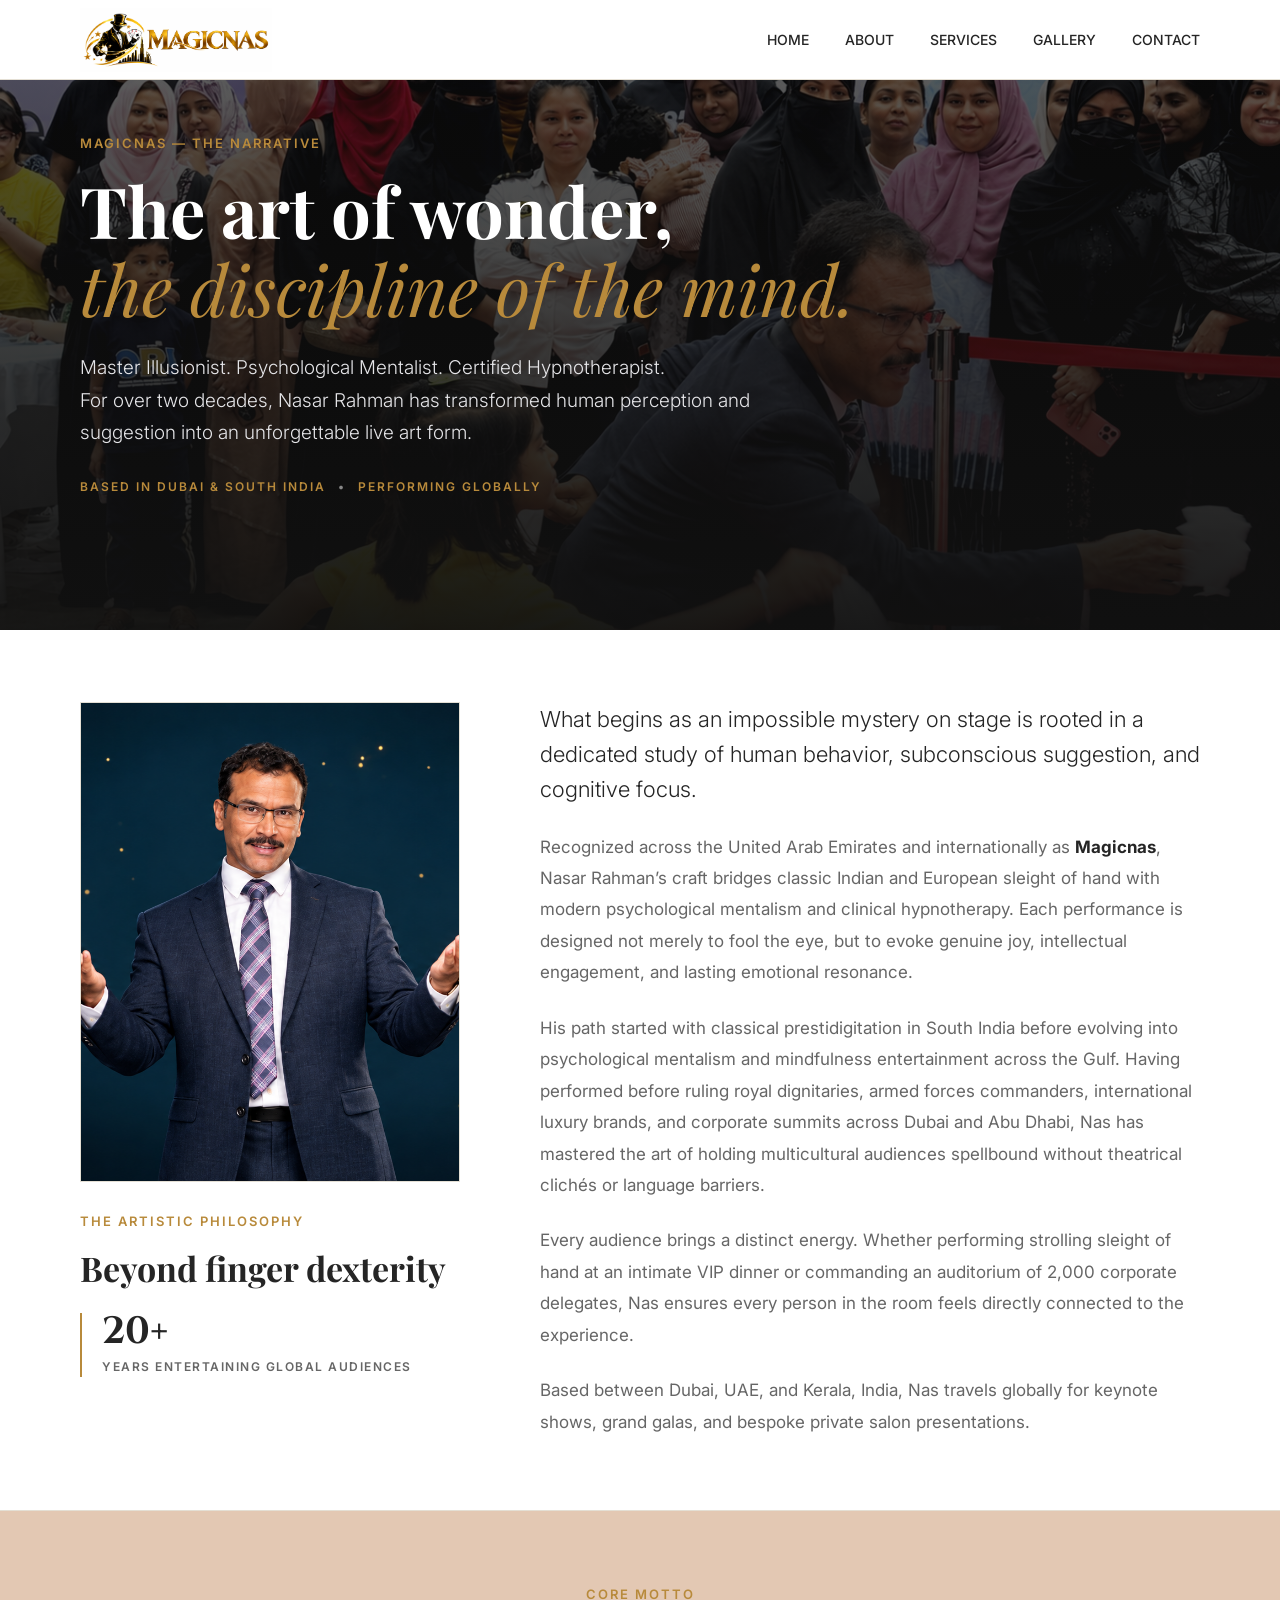
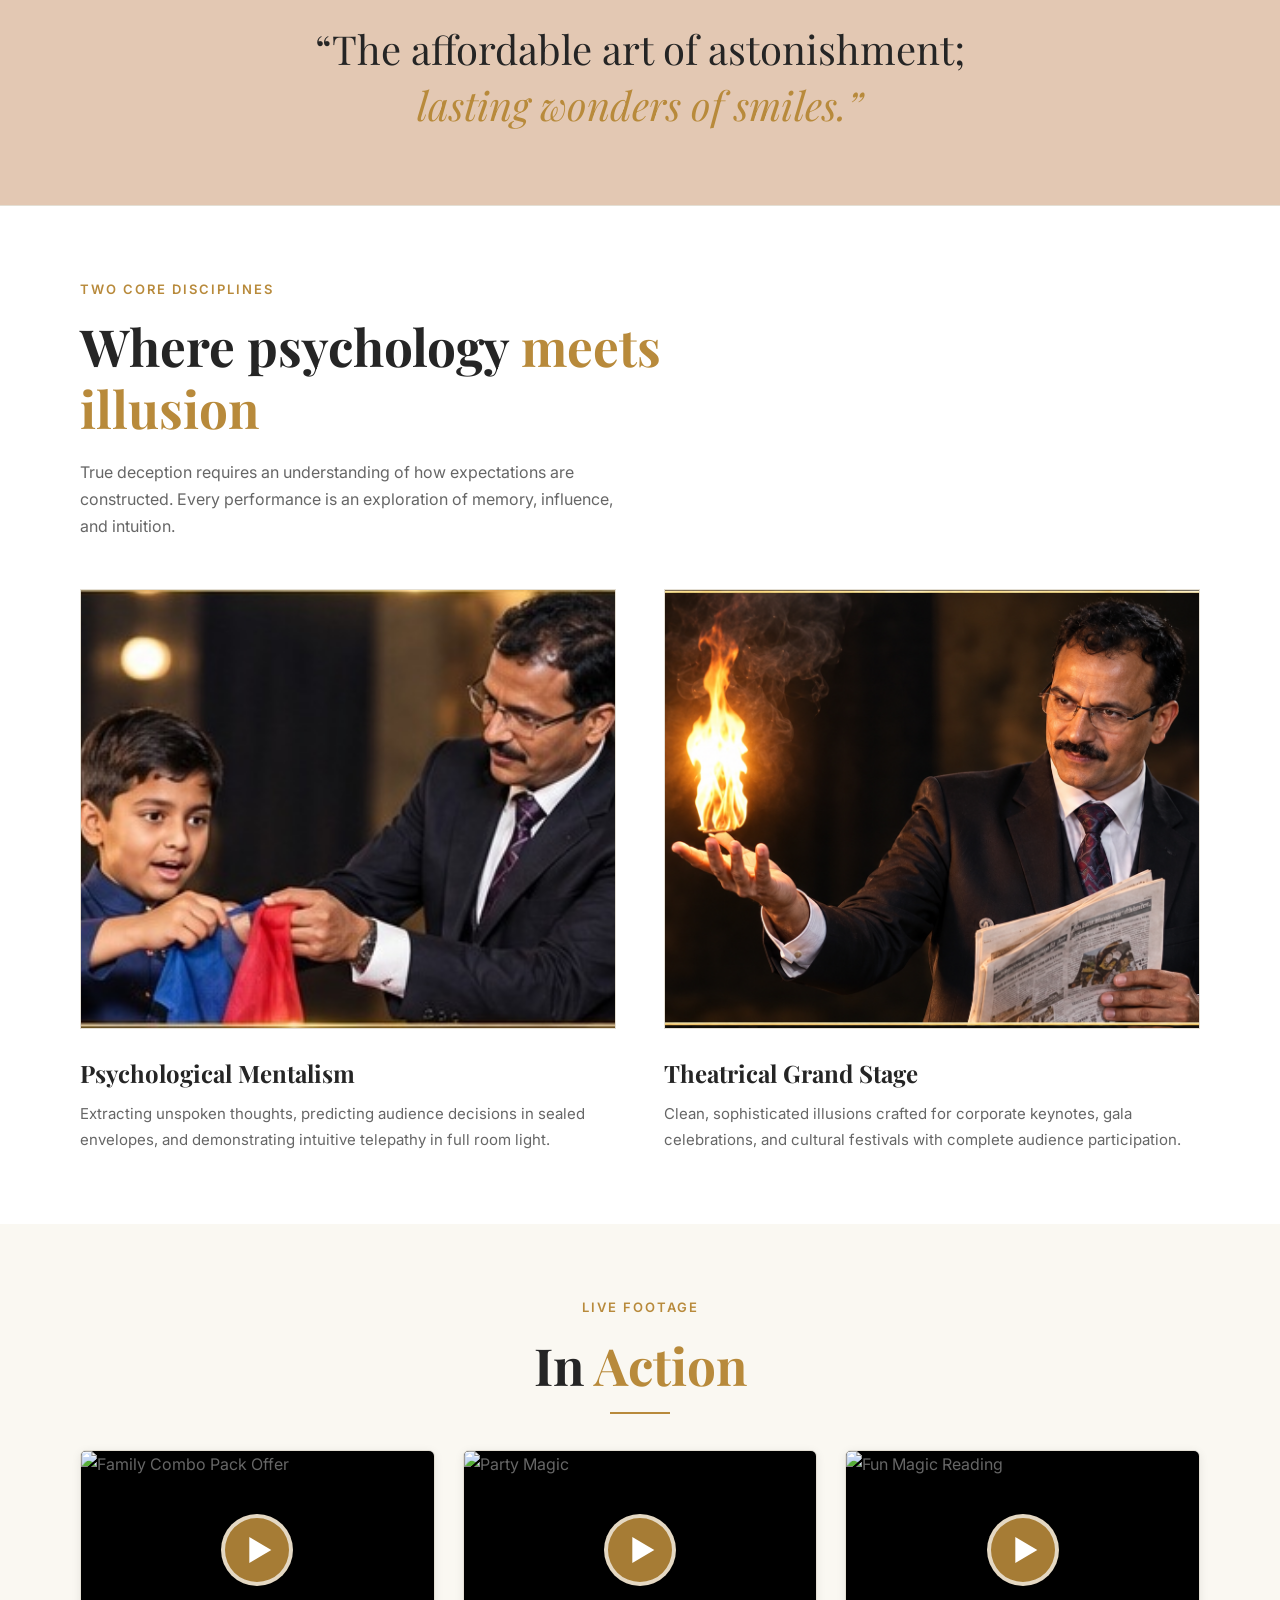
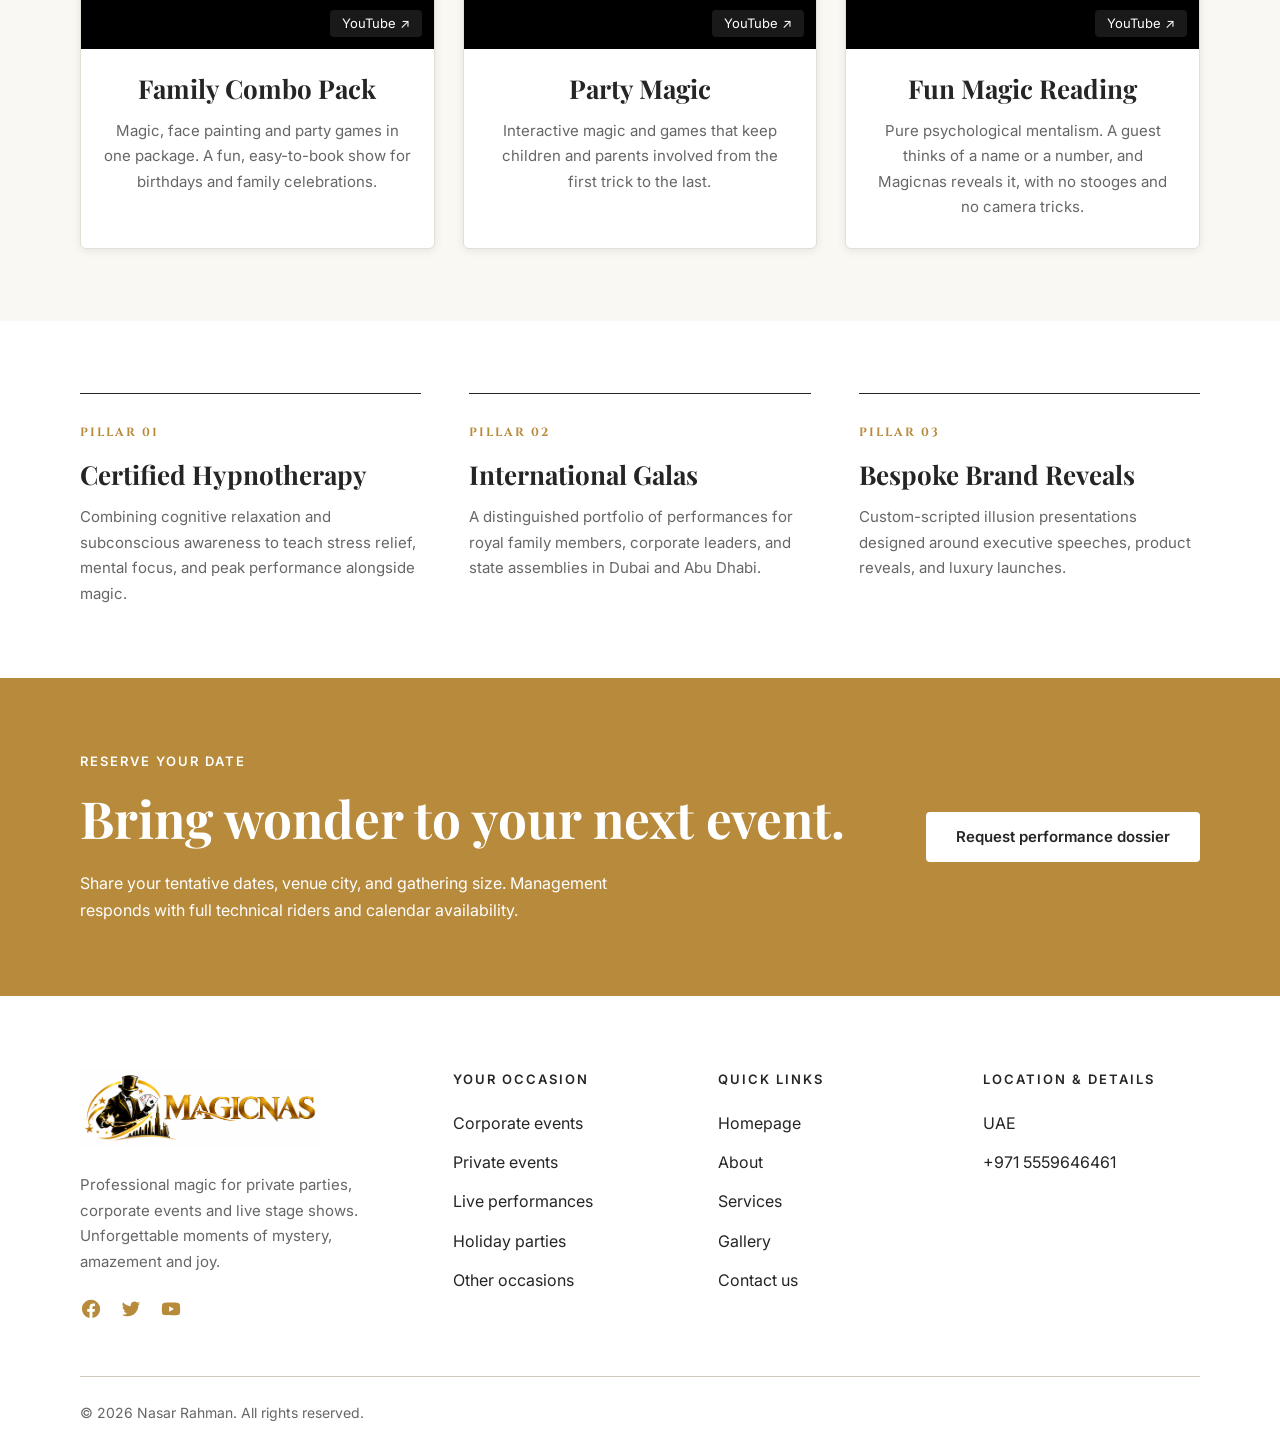
==== commit e5d0583b: "Integrate changes received via zip" ====
--- a/about.html
+++ b/about.html
@@ -1,345 +1,345 @@
-<!DOCTYPE html>
-<html lang="en">
-<head>
-  <meta charset="UTF-8">
-  <meta name="viewport" content="width=device-width, initial-scale=1.0">
-  <title>About | Magicnas - Professional Magician in Dubai</title>
-  <link rel="preconnect" href="https://fonts.googleapis.com">
-  <link rel="preconnect" href="https://fonts.gstatic.com" crossorigin>
-  <link href="https://fonts.googleapis.com/css2?family=Cinzel:wght@700&family=Inter:wght@300;400;500;600&family=Playfair+Display:ital,wght@0,600;0,700;1,400&display=swap" rel="stylesheet">
-  <!-- style.css = shared (header, footer, buttons, video cards). about.css = this page only. -->
-  <link rel="stylesheet" href="css/style.css">
-  <link rel="stylesheet" href="css/about.css">
-</head>
-<body>
-
-  <!-- Header (same as the home page) -->
-  <header class="site-header">
-    <nav class="navbar">
-      <a href="index.html" class="logo">
-        <img src="images/magicnas-logo.png" alt="Magicnas - Professional Magician in Dubai">
-      </a>
-      <ul class="nav-links">
-        <li><a href="index.html">Home</a></li>
-        <li><a href="about.html" class="active">About</a></li>
-        <li><a href="services.html">Services</a></li>
-        <li><a href="gallery.html">Gallery</a></li>
-        <li><a href="contact.html">Contact</a></li>
-      </ul>
-    </nav>
-  </header>
-
-  <main>
-
-    <!-- Banner -->
-    <section class="about-hero-banner">
-      <div class="banner-bg">
-        <img src="images/gallery_image_4.jpg" alt="Magicnas performing on stage">
-        <div class="banner-overlay"></div>
-      </div>
-
-      <div class="container">
-        <div class="banner-content">
-          <p class="label">Magicnas &mdash; The Narrative</p>
-          <h1 class="banner-title">
-            The art of wonder,<br><em>the discipline of the mind.</em>
-          </h1>
-          <p class="banner-lead">
-            Master Illusionist. Psychological Mentalist. Certified Hypnotherapist.<br>
-            For over two decades, Nasar Rahman has transformed human perception and
-            suggestion into an unforgettable live art form.
-          </p>
-          <p class="banner-meta">
-            <span>Based in Dubai &amp; South India</span>
-            <span class="meta-dot">&bull;</span>
-            <span>Performing Globally</span>
-          </p>
-        </div>
-      </div>
-    </section>
-
-
-    <!-- Biography -->
-    <section class="section biography">
-      <div class="container split-grid">
-
-        <div class="sticky-lead">
-          <div class="portrait-frame">
-            <img src="images/nasar-portrait.jpeg" alt="Nasar Rahman (Magicnas)">
-          </div>
-          <p class="label">The artistic philosophy</p>
-          <h2 class="split-title">Beyond finger dexterity</h2>
-
-          <div class="stat-badge">
-            <div class="stat-num">20+</div>
-            <div class="stat-label">Years entertaining global audiences</div>
-          </div>
-        </div>
-
-        <div class="prose">
-          <p class="lead">
-            What begins as an impossible mystery on stage is rooted in a dedicated study
-            of human behavior, subconscious suggestion, and cognitive focus.
-          </p>
-          <p>
-            Recognized across the United Arab Emirates and internationally as
-            <strong>Magicnas</strong>, Nasar Rahman&rsquo;s craft bridges classic Indian and
-            European sleight of hand with modern psychological mentalism and clinical
-            hypnotherapy. Each performance is designed not merely to fool the eye, but to
-            evoke genuine joy, intellectual engagement, and lasting emotional resonance.
-          </p>
-          <p>
-            His path started with classical prestidigitation in South India before evolving
-            into psychological mentalism and mindfulness entertainment across the Gulf.
-            Having performed before ruling royal dignitaries, armed forces commanders,
-            international luxury brands, and corporate summits across Dubai and Abu Dhabi,
-            Nas has mastered the art of holding multicultural audiences spellbound without
-            theatrical clich&eacute;s or language barriers.
-          </p>
-          <p>
-            Every audience brings a distinct energy. Whether performing strolling sleight of
-            hand at an intimate VIP dinner or commanding an auditorium of 2,000 corporate
-            delegates, Nas ensures every person in the room feels directly connected to the
-            experience.
-          </p>
-          <p>
-            Based between Dubai, UAE, and Kerala, India, Nas travels globally for keynote
-            shows, grand galas, and bespoke private salon presentations.
-          </p>
-        </div>
-
-      </div>
-    </section>
-
-
-    <!-- Motto -->
-    <section class="section statement-break">
-      <div class="container center">
-        <p class="label">Core motto</p>
-        <blockquote class="statement-quote">
-          &ldquo;The affordable art of astonishment;<br>
-          <em>lasting wonders of smiles.&rdquo;</em>
-        </blockquote>
-      </div>
-    </section>
-
-
-    <!-- Two disciplines -->
-    <section class="section">
-      <div class="container">
-
-        <div class="methodology-header">
-          <p class="label">Two core disciplines</p>
-          <h2 class="section-title">Where psychology <span class="gold">meets illusion</span></h2>
-          <p class="text">
-            True deception requires an understanding of how expectations are constructed.
-            Every performance is an exploration of memory, influence, and intuition.
-          </p>
-        </div>
-
-        <div class="methodology-grid">
-
-          <article class="methodology-card">
-            <div class="method-image-frame">
-              <img src="images/gallery_image_9.jpg" alt="Psychological mentalism by Magicnas" loading="lazy">
-            </div>
-            <h3>Psychological Mentalism</h3>
-            <p>
-              Extracting unspoken thoughts, predicting audience decisions in sealed
-              envelopes, and demonstrating intuitive telepathy in full room light.
-            </p>
-          </article>
-
-          <article class="methodology-card">
-            <div class="method-image-frame">
-              <img src="images/gallery_image_6.jpg" alt="Magicnas grand stage illusion" loading="lazy">
-            </div>
-            <h3>Theatrical Grand Stage</h3>
-            <p>
-              Clean, sophisticated illusions crafted for corporate keynotes, gala
-              celebrations, and cultural festivals with complete audience participation.
-            </p>
-          </article>
-
-        </div>
-      </div>
-    </section>
-
-
-    <!-- Videos (same cards as the home page) -->
-    <section class="section bg-ivory" id="videos">
-      <div class="container">
-
-        <div class="video-head">
-          <p class="label">Live footage</p>
-          <h2 class="section-title">In <span class="gold">Action</span></h2>
-          <span class="line"></span>
-        </div>
-
-        <div class="video-grid">
-
-          <article class="video-card">
-            <a class="video-frame" href="#"
-               data-youtube="https://www.youtube.com/watch?v=QmQe4kK_B1U"
-               data-title="Family Combo Pack Offer"></a>
-            <div class="video-body">
-              <h3>Family Combo Pack</h3>
-              <p>
-                Magic, face painting and party games in one package. A fun,
-                easy-to-book show for birthdays and family celebrations.
-              </p>
-            </div>
-          </article>
-
-          <article class="video-card">
-            <a class="video-frame" href="#"
-               data-youtube="https://www.youtube.com/watch?v=IcEIdneywjY"
-               data-title="Party Magic"></a>
-            <div class="video-body">
-              <h3>Party Magic</h3>
-              <p>
-                Interactive magic and games that keep children and parents
-                involved from the first trick to the last.
-              </p>
-            </div>
-          </article>
-
-          <article class="video-card">
-            <a class="video-frame" href="#"
-               data-youtube="https://www.youtube.com/watch?v=HbKrQy8dLfY"
-               data-title="Fun Magic Reading"></a>
-            <div class="video-body">
-              <h3>Fun Magic Reading</h3>
-              <p>
-                Pure psychological mentalism. A guest thinks of a name or a number,
-                and Magicnas reveals it, with no stooges and no camera tricks.
-              </p>
-            </div>
-          </article>
-
-        </div>
-      </div>
-    </section>
-
-
-    <!-- Three pillars -->
-    <section class="section">
-      <div class="container">
-        <div class="triptych-grid">
-
-          <div class="triptych-item">
-            <p class="triptych-num">Pillar 01</p>
-            <h3>Certified Hypnotherapy</h3>
-            <p>
-              Combining cognitive relaxation and subconscious awareness to teach stress
-              relief, mental focus, and peak performance alongside magic.
-            </p>
-          </div>
-
-          <div class="triptych-item">
-            <p class="triptych-num">Pillar 02</p>
-            <h3>International Galas</h3>
-            <p>
-              A distinguished portfolio of performances for royal family members,
-              corporate leaders, and state assemblies in Dubai and Abu Dhabi.
-            </p>
-          </div>
-
-          <div class="triptych-item">
-            <p class="triptych-num">Pillar 03</p>
-            <h3>Bespoke Brand Reveals</h3>
-            <p>
-              Custom-scripted illusion presentations designed around executive speeches,
-              product reveals, and luxury launches.
-            </p>
-          </div>
-
-        </div>
-      </div>
-    </section>
-
-
-    <!-- Contact -->
-    <section class="section cta" id="contact">
-      <div class="container cta-inner">
-        <div>
-          <p class="label">Reserve your date</p>
-          <h2 class="section-title">Bring wonder to your next event.</h2>
-          <p class="text">
-            Share your tentative dates, venue city, and gathering size. Management
-            responds with full technical riders and calendar availability.
-          </p>
-        </div>
-        <a href="mailto:hello@yourwebsite.com" class="btn btn-white">Request performance dossier</a>
-      </div>
-    </section>
-
-  </main>
-
-
-  <!-- Footer (same as the home page) -->
-  <footer class="footer">
-    <div class="container">
-
-      <div class="footer-grid">
-
-        <div>
-          <a href="index.html" class="logo">
-            <img src="images/magicnas-logo.png" alt="Magicnas - Professional Magician in Dubai">
-          </a>
-          <p class="text">
-            Professional magic for private parties, corporate events and live
-            stage shows. Unforgettable moments of mystery, amazement and joy.
-          </p>
-          <div class="social">
-            <a href="#" aria-label="Facebook">
-              <svg viewBox="0 0 24 24"><path fill="currentColor" d="M22 12a10 10 0 1 0-11.6 9.9v-7H7.9V12h2.5V9.8c0-2.5 1.5-3.9 3.8-3.9 1.1 0 2.2.2 2.2.2v2.5h-1.3c-1.2 0-1.6.8-1.6 1.6V12h2.8l-.4 2.9h-2.3v7A10 10 0 0 0 22 12z"/></svg>
-            </a>
-            <a href="#" aria-label="Twitter">
-              <svg viewBox="0 0 24 24"><path fill="currentColor" d="M22 5.9c-.7.3-1.5.5-2.4.6.9-.5 1.5-1.3 1.8-2.3-.8.5-1.7.8-2.6 1a4.1 4.1 0 0 0-7 3.7A11.6 11.6 0 0 1 3.4 4.6a4.1 4.1 0 0 0 1.3 5.5c-.7 0-1.3-.2-1.9-.5 0 2 1.4 3.7 3.3 4.1-.6.2-1.2.2-1.9.1.5 1.6 2 2.8 3.8 2.8A8.3 8.3 0 0 1 2 18.3 11.6 11.6 0 0 0 8.3 20c7.5 0 11.7-6.3 11.7-11.7v-.5c.8-.6 1.5-1.3 2-2z"/></svg>
-            </a>
-            <a href="#" aria-label="YouTube">
-              <svg viewBox="0 0 24 24"><path fill="currentColor" d="M21.6 7.2a2.5 2.5 0 0 0-1.8-1.8C18.2 5 12 5 12 5s-6.2 0-7.8.4A2.5 2.5 0 0 0 2.4 7.2C2 8.8 2 12 2 12s0 3.2.4 4.8a2.5 2.5 0 0 0 1.8 1.8C5.8 19 12 19 12 19s6.2 0 7.8-.4a2.5 2.5 0 0 0 1.8-1.8c.4-1.6.4-4.8.4-4.8s0-3.2-.4-4.8zM10 15V9l5.2 3L10 15z"/></svg>
-            </a>
-          </div>
-        </div>
-
-        <div>
-          <h3>Your occasion</h3>
-          <ul>
-            <li><a href="index.html#services">Corporate events</a></li>
-            <li><a href="index.html#services">Private events</a></li>
-            <li><a href="index.html#services">Live performances</a></li>
-            <li><a href="index.html#services">Holiday parties</a></li>
-            <li><a href="index.html#services">Other occasions</a></li>
-          </ul>
-        </div>
-
-        <div>
-          <h3>Quick links</h3>
-          <ul>
-            <li><a href="index.html">Homepage</a></li>
-            <li><a href="about.html">About</a></li>
-            <li><a href="services.html">Services</a></li>
-            <li><a href="gallery.html">Gallery</a></li>
-            <li><a href="contact.html">Contact us</a></li>
-          </ul>
-        </div>
-
-        <div>
-          <h3>Location &amp; details</h3>
-          <ul>
-            <li>UAE</li>
-            <li><a href="tel:+9715559646461">+971 5559646461</a></li>
-          </ul>
-        </div>
-
-      </div>
-
-      <p class="copyright">&copy; 2026 Nasar Rahman. All rights reserved.</p>
-    </div>
-  </footer>
-
-  <script src="js/about.js"></script>
-</body>
+<!DOCTYPE html>
+<html lang="en">
+<head>
+  <meta charset="UTF-8">
+  <meta name="viewport" content="width=device-width, initial-scale=1.0">
+  <title>About | Magicnas - Professional Magician in Dubai</title>
+  <link rel="preconnect" href="https://fonts.googleapis.com">
+  <link rel="preconnect" href="https://fonts.gstatic.com" crossorigin>
+  <link href="https://fonts.googleapis.com/css2?family=Cinzel:wght@700&family=Inter:wght@300;400;500;600&family=Playfair+Display:ital,wght@0,600;0,700;1,400&display=swap" rel="stylesheet">
+  <!-- style.css = shared (header, footer, buttons, video cards). about.css = this page only. -->
+  <link rel="stylesheet" href="css/style.css">
+  <link rel="stylesheet" href="css/about.css">
+</head>
+<body>
+
+  <!-- Header (same as the home page) -->
+  <header class="site-header">
+    <nav class="navbar">
+      <a href="index.html" class="logo">
+        <img src="images/magicnas-logo.png" alt="Magicnas - Professional Magician in Dubai">
+      </a>
+      <ul class="nav-links">
+        <li><a href="index.html">Home</a></li>
+        <li><a href="about.html" class="active">About</a></li>
+        <li><a href="services.html">Services</a></li>
+        <li><a href="gallery.html">Gallery</a></li>
+        <li><a href="contact.html">Contact</a></li>
+      </ul>
+    </nav>
+  </header>
+
+  <main>
+
+    <!-- Banner -->
+    <section class="about-hero-banner">
+      <div class="banner-bg">
+        <img src="images/gallery_image_4.png" alt="Magicnas performing on stage">
+        <div class="banner-overlay"></div>
+      </div>
+
+      <div class="container">
+        <div class="banner-content">
+          <p class="label">Magicnas &mdash; The Narrative</p>
+          <h1 class="banner-title">
+            The art of wonder,<br><em>the discipline of the mind.</em>
+          </h1>
+          <p class="banner-lead">
+            Master Illusionist. Psychological Mentalist. Certified Hypnotherapist.<br>
+            For over two decades, Nasar Rahman has transformed human perception and
+            suggestion into an unforgettable live art form.
+          </p>
+          <p class="banner-meta">
+            <span>Based in Dubai &amp; South India</span>
+            <span class="meta-dot">&bull;</span>
+            <span>Performing Globally</span>
+          </p>
+        </div>
+      </div>
+    </section>
+
+
+    <!-- Biography -->
+    <section class="section biography">
+      <div class="container split-grid">
+
+        <div class="sticky-lead">
+          <div class="portrait-frame">
+            <img src="images/nasar-portarait.png" alt="Nasar Rahman (Magicnas)">
+          </div>
+          <p class="label">The artistic philosophy</p>
+          <h2 class="split-title">Beyond finger dexterity</h2>
+
+          <div class="stat-badge">
+            <div class="stat-num">20+</div>
+            <div class="stat-label">Years entertaining global audiences</div>
+          </div>
+        </div>
+
+        <div class="prose">
+          <p class="lead">
+            What begins as an impossible mystery on stage is rooted in a dedicated study
+            of human behavior, subconscious suggestion, and cognitive focus.
+          </p>
+          <p>
+            Recognized across the United Arab Emirates and internationally as
+            <strong>Magicnas</strong>, Nasar Rahman&rsquo;s craft bridges classic Indian and
+            European sleight of hand with modern psychological mentalism and clinical
+            hypnotherapy. Each performance is designed not merely to fool the eye, but to
+            evoke genuine joy, intellectual engagement, and lasting emotional resonance.
+          </p>
+          <p>
+            His path started with classical prestidigitation in South India before evolving
+            into psychological mentalism and mindfulness entertainment across the Gulf.
+            Having performed before ruling royal dignitaries, armed forces commanders,
+            international luxury brands, and corporate summits across Dubai and Abu Dhabi,
+            Nas has mastered the art of holding multicultural audiences spellbound without
+            theatrical clich&eacute;s or language barriers.
+          </p>
+          <p>
+            Every audience brings a distinct energy. Whether performing strolling sleight of
+            hand at an intimate VIP dinner or commanding an auditorium of 2,000 corporate
+            delegates, Nas ensures every person in the room feels directly connected to the
+            experience.
+          </p>
+          <p>
+            Based between Dubai, UAE, and Kerala, India, Nas travels globally for keynote
+            shows, grand galas, and bespoke private salon presentations.
+          </p>
+        </div>
+
+      </div>
+    </section>
+
+
+    <!-- Motto -->
+    <section class="section statement-break">
+      <div class="container center">
+        <p class="label">Core motto</p>
+        <blockquote class="statement-quote">
+          &ldquo;The affordable art of astonishment;<br>
+          <em>lasting wonders of smiles.&rdquo;</em>
+        </blockquote>
+      </div>
+    </section>
+
+
+    <!-- Two disciplines -->
+    <section class="section">
+      <div class="container">
+
+        <div class="methodology-header">
+          <p class="label">Two core disciplines</p>
+          <h2 class="section-title">Where psychology <span class="gold">meets illusion</span></h2>
+          <p class="text">
+            True deception requires an understanding of how expectations are constructed.
+            Every performance is an exploration of memory, influence, and intuition.
+          </p>
+        </div>
+
+        <div class="methodology-grid">
+
+          <article class="methodology-card">
+            <div class="method-image-frame">
+              <img src="images/gallery_image_9.jpg" alt="Psychological mentalism by Magicnas" loading="lazy">
+            </div>
+            <h3>Psychological Mentalism</h3>
+            <p>
+              Extracting unspoken thoughts, predicting audience decisions in sealed
+              envelopes, and demonstrating intuitive telepathy in full room light.
+            </p>
+          </article>
+
+          <article class="methodology-card">
+            <div class="method-image-frame">
+              <img src="images/gallery_image_6.png" alt="Magicnas grand stage illusion" loading="lazy">
+            </div>
+            <h3>Theatrical Grand Stage</h3>
+            <p>
+              Clean, sophisticated illusions crafted for corporate keynotes, gala
+              celebrations, and cultural festivals with complete audience participation.
+            </p>
+          </article>
+
+        </div>
+      </div>
+    </section>
+
+
+    <!-- Videos (same cards as the home page) -->
+    <section class="section bg-ivory" id="videos">
+      <div class="container">
+
+        <div class="video-head">
+          <p class="label">Live footage</p>
+          <h2 class="section-title">In <span class="gold">Action</span></h2>
+          <span class="line"></span>
+        </div>
+
+        <div class="video-grid">
+
+          <article class="video-card">
+            <a class="video-frame" href="#"
+               data-youtube="https://www.youtube.com/watch?v=QmQe4kK_B1U"
+               data-title="Family Combo Pack Offer"></a>
+            <div class="video-body">
+              <h3>Family Combo Pack</h3>
+              <p>
+                Magic, face painting and party games in one package. A fun,
+                easy-to-book show for birthdays and family celebrations.
+              </p>
+            </div>
+          </article>
+
+          <article class="video-card">
+            <a class="video-frame" href="#"
+               data-youtube="https://www.youtube.com/watch?v=IcEIdneywjY"
+               data-title="Party Magic"></a>
+            <div class="video-body">
+              <h3>Party Magic</h3>
+              <p>
+                Interactive magic and games that keep children and parents
+                involved from the first trick to the last.
+              </p>
+            </div>
+          </article>
+
+          <article class="video-card">
+            <a class="video-frame" href="#"
+               data-youtube="https://www.youtube.com/watch?v=HbKrQy8dLfY"
+               data-title="Fun Magic Reading"></a>
+            <div class="video-body">
+              <h3>Fun Magic Reading</h3>
+              <p>
+                Pure psychological mentalism. A guest thinks of a name or a number,
+                and Magicnas reveals it, with no stooges and no camera tricks.
+              </p>
+            </div>
+          </article>
+
+        </div>
+      </div>
+    </section>
+
+
+    <!-- Three pillars -->
+    <section class="section">
+      <div class="container">
+        <div class="triptych-grid">
+
+          <div class="triptych-item">
+            <p class="triptych-num">Pillar 01</p>
+            <h3>Certified Hypnotherapy</h3>
+            <p>
+              Combining cognitive relaxation and subconscious awareness to teach stress
+              relief, mental focus, and peak performance alongside magic.
+            </p>
+          </div>
+
+          <div class="triptych-item">
+            <p class="triptych-num">Pillar 02</p>
+            <h3>International Galas</h3>
+            <p>
+              A distinguished portfolio of performances for royal family members,
+              corporate leaders, and state assemblies in Dubai and Abu Dhabi.
+            </p>
+          </div>
+
+          <div class="triptych-item">
+            <p class="triptych-num">Pillar 03</p>
+            <h3>Bespoke Brand Reveals</h3>
+            <p>
+              Custom-scripted illusion presentations designed around executive speeches,
+              product reveals, and luxury launches.
+            </p>
+          </div>
+
+        </div>
+      </div>
+    </section>
+
+
+    <!-- Contact -->
+    <section class="section cta" id="contact">
+      <div class="container cta-inner">
+        <div>
+          <p class="label">Reserve your date</p>
+          <h2 class="section-title">Bring wonder to your next event.</h2>
+          <p class="text">
+            Share your tentative dates, venue city, and gathering size. Management
+            responds with full technical riders and calendar availability.
+          </p>
+        </div>
+        <a href="mailto:hello@yourwebsite.com" class="btn btn-white">Request performance dossier</a>
+      </div>
+    </section>
+
+  </main>
+
+
+  <!-- Footer (same as the home page) -->
+  <footer class="footer">
+    <div class="container">
+
+      <div class="footer-grid">
+
+        <div>
+          <a href="index.html" class="logo">
+            <img src="images/magicnas-logo.png" alt="Magicnas - Professional Magician in Dubai">
+          </a>
+          <p class="text">
+            Professional magic for private parties, corporate events and live
+            stage shows. Unforgettable moments of mystery, amazement and joy.
+          </p>
+          <div class="social">
+            <a href="#" aria-label="Facebook">
+              <svg viewBox="0 0 24 24"><path fill="currentColor" d="M22 12a10 10 0 1 0-11.6 9.9v-7H7.9V12h2.5V9.8c0-2.5 1.5-3.9 3.8-3.9 1.1 0 2.2.2 2.2.2v2.5h-1.3c-1.2 0-1.6.8-1.6 1.6V12h2.8l-.4 2.9h-2.3v7A10 10 0 0 0 22 12z"/></svg>
+            </a>
+            <a href="#" aria-label="Twitter">
+              <svg viewBox="0 0 24 24"><path fill="currentColor" d="M22 5.9c-.7.3-1.5.5-2.4.6.9-.5 1.5-1.3 1.8-2.3-.8.5-1.7.8-2.6 1a4.1 4.1 0 0 0-7 3.7A11.6 11.6 0 0 1 3.4 4.6a4.1 4.1 0 0 0 1.3 5.5c-.7 0-1.3-.2-1.9-.5 0 2 1.4 3.7 3.3 4.1-.6.2-1.2.2-1.9.1.5 1.6 2 2.8 3.8 2.8A8.3 8.3 0 0 1 2 18.3 11.6 11.6 0 0 0 8.3 20c7.5 0 11.7-6.3 11.7-11.7v-.5c.8-.6 1.5-1.3 2-2z"/></svg>
+            </a>
+            <a href="#" aria-label="YouTube">
+              <svg viewBox="0 0 24 24"><path fill="currentColor" d="M21.6 7.2a2.5 2.5 0 0 0-1.8-1.8C18.2 5 12 5 12 5s-6.2 0-7.8.4A2.5 2.5 0 0 0 2.4 7.2C2 8.8 2 12 2 12s0 3.2.4 4.8a2.5 2.5 0 0 0 1.8 1.8C5.8 19 12 19 12 19s6.2 0 7.8-.4a2.5 2.5 0 0 0 1.8-1.8c.4-1.6.4-4.8.4-4.8s0-3.2-.4-4.8zM10 15V9l5.2 3L10 15z"/></svg>
+            </a>
+          </div>
+        </div>
+
+        <div>
+          <h3>Your occasion</h3>
+          <ul>
+            <li><a href="index.html#services">Corporate events</a></li>
+            <li><a href="index.html#services">Private events</a></li>
+            <li><a href="index.html#services">Live performances</a></li>
+            <li><a href="index.html#services">Holiday parties</a></li>
+            <li><a href="index.html#services">Other occasions</a></li>
+          </ul>
+        </div>
+
+        <div>
+          <h3>Quick links</h3>
+          <ul>
+            <li><a href="index.html">Homepage</a></li>
+            <li><a href="about.html">About</a></li>
+            <li><a href="services.html">Services</a></li>
+            <li><a href="gallery.html">Gallery</a></li>
+            <li><a href="contact.html">Contact us</a></li>
+          </ul>
+        </div>
+
+        <div>
+          <h3>Location &amp; details</h3>
+          <ul>
+            <li>UAE</li>
+            <li><a href="tel:+9715559646461">+971 5559646461</a></li>
+          </ul>
+        </div>
+
+      </div>
+
+      <p class="copyright">&copy; 2026 Nasar Rahman. All rights reserved.</p>
+    </div>
+  </footer>
+
+  <script src="js/about.js"></script>
+</body>
 </html>
--- a/css/style.css
+++ b/css/style.css
@@ -1,1242 +1,1242 @@
-/* ==========================================================
-   Magicnas
-   Colors: white, ivory, gold, charcoal
-   Fonts: Playfair Display (headings), Inter (text)
-   ========================================================== */
-
-:root {
-  --white: #ffffff;
-  --ivory: #faf8f2;
-  --soft-gold: #f8f0de;
-  --sand: #e9e5dc;
-
-  --gold: #b88a3b;
-  --gold-dark: #96702e;
-
-  --text-main: #252525;
-  --text-body: #666666;
-  --border: #e4dfd4;
-
-  --container: 1200px;
-  --nav-height: 80px;
-  --section-space: 72px;
-}
-
-/* ---------- Reset ---------- */
-* {
-  margin: 0;
-  padding: 0;
-  box-sizing: border-box;
-}
-
-html {
-  scroll-behavior: smooth;
-}
-
-body {
-  font-family: "Inter", system-ui, sans-serif;
-  font-size: 16px;
-  line-height: 1.7;
-  color: var(--text-body);
-  background: var(--white);
-}
-
-img {
-  display: block;
-  max-width: 100%;
-}
-
-a {
-  color: inherit;
-  text-decoration: none;
-}
-
-ul {
-  list-style: none;
-}
-
-button {
-  font: inherit;
-}
-
-/* ---------- Layout ---------- */
-.container {
-  max-width: var(--container);
-  margin: 0 auto;
-  padding: 0 40px;
-}
-
-.section {
-  padding: var(--section-space) 0;
-}
-
-.bg-ivory {
-  background: var(--ivory);
-}
-
-.center {
-  text-align: center;
-}
-
-.two-col {
-  display: grid;
-  grid-template-columns: 1fr 1fr;
-  gap: 80px;
-  align-items: center;
-}
-
-/* ---------- Text ---------- */
-.gold {
-  color: var(--gold);
-}
-
-.label {
-  margin-bottom: 16px;
-  font-size: 13px;
-  font-weight: 600;
-  letter-spacing: 2px;
-  text-transform: uppercase;
-  color: var(--gold);
-}
-
-.section-title {
-  margin-bottom: 20px;
-  font-family: "Playfair Display", Georgia, serif;
-  font-size: clamp(32px, 4vw, 52px);
-  font-weight: 700;
-  line-height: 1.2;
-  color: var(--text-main);
-}
-
-.center .section-title,
-.section-title.center {
-  margin-bottom: 36px;
-}
-
-.text {
-  max-width: 560px;
-}
-
-.text + .text {
-  margin-top: 16px;
-}
-
-/* ---------- Buttons ---------- */
-.buttons {
-  display: flex;
-  flex-wrap: wrap;
-  gap: 14px;
-  margin-top: 32px;
-}
-
-.btn {
-  display: inline-block;
-  padding: 14px 28px;
-  font-size: 15px;
-  font-weight: 600;
-  line-height: 1.2;
-  text-align: center;
-  border: 2px solid var(--gold);
-  border-radius: 4px;
-  cursor: pointer;
-  transition: background 0.2s, color 0.2s, border-color 0.2s;
-}
-
-.btn-gold {
-  color: var(--white);
-  background: var(--gold);
-}
-
-.btn-gold:hover {
-  background: var(--gold-dark);
-  border-color: var(--gold-dark);
-}
-
-.btn-outline {
-  color: var(--text-main);
-}
-
-.btn-outline:hover {
-  color: var(--white);
-  background: var(--gold);
-}
-
-.btn-white {
-  color: var(--text-main);
-  background: var(--white);
-  border-color: var(--white);
-}
-
-.btn-white:hover {
-  color: var(--white);
-  background: var(--text-main);
-  border-color: var(--text-main);
-}
-
-
-/* ==========================================================
-   Hero + navbar
-   ========================================================== */
-.hero {
-  position: relative;
-  padding-top: var(--nav-height);
-  overflow: hidden;
-}
-
-.hero-bg {
-  width: 100%;
-  height: auto;
-}
-
-/* light panel so the text is readable over the photo */
-.hero::before {
-  content: "";
-  position: absolute;
-  top: var(--nav-height);
-  right: 0;
-  bottom: 0;
-  width: 52%;
-  z-index: 3;
-  background: linear-gradient(to left, rgba(250, 248, 242, 0.95) 70%, rgba(250, 248, 242, 0));
-}
-
-.navbar {
-  position: absolute;
-  top: 0;
-  left: 0;
-  right: 0;
-  z-index: 6;
-  height: var(--nav-height);
-  display: flex;
-  align-items: center;
-  justify-content: space-between;
-  padding: 0 max(40px, calc((100% - var(--container)) / 2 + 40px));
-  background: var(--white);
-  border-bottom: 1px solid var(--border);
-}
-
-.logo {
-  font-family: "Cinzel", serif;
-  font-size: 24px;
-  font-weight: 700;
-  letter-spacing: 1px;
-  color: var(--gold);
-}
-
-.logo img {
-  display: block;
-  height: 64px;
-  width: auto;
-}
-
-.nav-links {
-  display: flex;
-  gap: 36px;
-}
-
-.nav-links a {
-  font-size: 14px;
-  font-weight: 500;
-  text-transform: uppercase;
-  color: var(--text-main);
-  transition: color 0.2s;
-}
-
-.nav-links a:hover {
-  color: var(--gold);
-}
-
-.hero-text {
-  position: absolute;
-  top: var(--nav-height);
-  bottom: 0;
-  left: 60%;
-  right: 4%;
-  z-index: 4;
-  display: flex;
-  flex-direction: column;
-  justify-content: center;
-  align-items: flex-start;
-}
-
-.hero-text h1 {
-  margin-bottom: 20px;
-  font-family: "Playfair Display", Georgia, serif;
-  font-size: clamp(34px, 3.3vw, 62px);
-  font-weight: 700;
-  line-height: 1.15;
-  color: var(--text-main);
-}
-
-
-/* ==========================================================
-   Selected moments
-   ========================================================== */
-.moments-img {
-  width: 100%;
-  aspect-ratio: 4 / 3.4;
-  object-fit: cover;
-}
-
-.moments-bar {
-  display: flex;
-  align-items: center;
-  justify-content: space-between;
-  gap: 20px;
-  margin-top: 14px;
-  font-size: 14px;
-}
-
-.moments-nav {
-  display: flex;
-  align-items: center;
-  gap: 12px;
-  color: var(--text-main);
-}
-
-.moments-nav button {
-  width: 34px;
-  height: 34px;
-  font-size: 22px;
-  line-height: 1;
-  color: var(--text-main);
-  background: var(--white);
-  border: 1px solid var(--border);
-  cursor: pointer;
-  transition: background 0.2s, color 0.2s;
-}
-
-.moments-nav button:hover {
-  color: var(--white);
-  background: var(--gold);
-  border-color: var(--gold);
-}
-
-.quote {
-  margin-top: 28px;
-  padding-left: 24px;
-  border-left: 3px solid var(--gold);
-}
-
-.quote p {
-  font-family: "Playfair Display", Georgia, serif;
-  font-size: 20px;
-  font-style: italic;
-  color: var(--text-main);
-}
-
-.quote cite {
-  display: block;
-  margin-top: 8px;
-  font-size: 13px;
-  font-style: normal;
-}
-
-
-/* ==========================================================
-   The reaction
-   ========================================================== */
-.reaction {
-  padding-top: 10px;
-  padding-bottom: 0;
-}
-
-.reaction-img {
-  width: 100%;
-  height: 520px;
-  object-fit: cover;
-}
-
-
-/* ==========================================================
-   Services
-   ========================================================== */
-.services-head {
-  display: flex;
-  align-items: flex-end;
-  justify-content: space-between;
-  gap: 40px;
-  margin-bottom: 48px;
-}
-
-.services-head .section-title {
-  margin-bottom: 0;
-}
-
-.occasion-list {
-  display: flex;
-  gap: 10px;
-  height: 560px;
-}
-
-.occasion {
-  position: relative;
-  flex: 1;
-  min-width: 0;
-  overflow: hidden;
-  text-align: left;
-  color: var(--white);
-  background: #333;
-  border: 0;
-  cursor: pointer;
-  transition: flex 0.4s ease;
-}
-
-.occasion.is-active {
-  flex: 5;
-  cursor: default;
-}
-
-.occasion img {
-  position: absolute;
-  inset: 0;
-  width: 100%;
-  height: 100%;
-  object-fit: cover;
-}
-
-/* dark layer so the white text is readable on any photo */
-.occasion::before {
-  content: "";
-  position: absolute;
-  inset: 0;
-  z-index: 1;
-  background: rgba(0, 0, 0, 0.55);
-}
-
-.occasion.is-active::before {
-  background: rgba(0, 0, 0, 0.4);
-}
-
-.occasion span {
-  position: absolute;
-  z-index: 2;
-}
-
-.occasion-name {
-  top: 28px;
-  left: 50%;
-  transform: translateX(-50%);
-  font-family: "Playfair Display", Georgia, serif;
-  font-size: 24px;
-  font-weight: 700;
-  white-space: nowrap;
-  writing-mode: vertical-rl;
-}
-
-.occasion.is-active .occasion-name {
-  left: 30px;
-  transform: none;
-  font-size: 36px;
-  writing-mode: horizontal-tb;
-}
-
-.occasion-desc {
-  left: 30px;
-  bottom: 30px;
-  max-width: 520px;
-  display: none;
-}
-
-.occasion.is-active .occasion-desc {
-  display: block;
-}
-
-
-/* ==========================================================
-   About
-   ========================================================== */
-.about {
-  display: grid;
-  grid-template-columns: 1fr 1fr;
-  min-height: 700px;
-}
-
-.about-photo {
-  position: relative;
-}
-
-.about-photo img {
-  position: absolute;
-  inset: 0;
-  width: 100%;
-  height: 100%;
-  object-fit: cover;
-}
-
-.about-copy {
-  display: flex;
-  flex-direction: column;
-  justify-content: center;
-  align-items: flex-start;
-  max-width: 720px;
-  padding: var(--section-space) 6vw;
-}
-
-
-/* ==========================================================
-   Blog
-   ========================================================== */
-.blog-grid {
-  display: grid;
-  grid-template-columns: repeat(3, 1fr);
-  gap: 28px;
-}
-
-.blog-card {
-  overflow: hidden;
-  background: var(--white);
-  border: 2px solid var(--border);
-  border-radius: 8px;
-}
-
-.blog-card a {
-  display: flex;
-  flex-direction: column;
-  height: 100%;
-}
-
-.blog-card img {
-  width: 100%;
-  aspect-ratio: 4 / 3;
-  object-fit: cover;
-}
-
-.blog-body {
-  display: flex;
-  flex-direction: column;
-  flex: 1;
-  padding: 24px;
-  background-color: var(--ivory);
-}
-
-.blog-body h3 {
-  margin-bottom: 10px;
-  font-family: "Playfair Display", Georgia, serif;
-  font-size: 22px;
-  line-height: 1.3;
-  color: var(--text-main);
-}
-
-.blog-body p {
-  flex: 1;
-  font-size: 15px;
-}
-
-.read-more {
-  margin-top: 16px;
-  font-size: 14px;
-  font-weight: 600;
-  color: var(--gold);
-}
-
-.blog-card:hover h3,
-.blog-card:hover .read-more {
-  color: var(--gold-dark);
-}
-
-
-/* ==========================================================
-   Videos
-   ========================================================== */
-.video-head {
-  margin-bottom: 36px;
-  text-align: center;
-}
-
-.video-head .section-title {
-  margin-bottom: 16px;
-}
-
-.video-head .line {
-  display: block;
-  width: 60px;
-  height: 2px;
-  margin: 0 auto;
-  background: var(--gold);
-}
-
-.video-grid {
-  display: grid;
-  grid-template-columns: repeat(3, 1fr);
-  gap: 28px;
-  align-items: stretch;
-}
-
-.video-card {
-  display: flex;
-  flex-direction: column;
-  overflow: hidden;
-  background: var(--white);
-  border: 1px solid var(--border);
-  border-radius: 6px;
-  box-shadow: 0 2px 10px rgba(0, 0, 0, 0.08);
-}
-
-.video-frame {
-  position: relative;
-  display: block;
-  aspect-ratio: 16 / 9;
-  overflow: hidden;
-  background: #000;
-}
-
-.video-frame img {
-  width: 100%;
-  height: 100%;
-  object-fit: cover;
-  transition: transform 0.4s ease;
-}
-
-.video-frame:hover img {
-  transform: scale(1.05);
-}
-
-.video-play {
-  position: absolute;
-  top: 50%;
-  left: 50%;
-  width: 72px;
-  height: 72px;
-  transform: translate(-50%, -50%);
-  background: rgba(184, 138, 59, 0.9);
-  border: 4px solid rgba(255, 255, 255, 0.7);
-  border-radius: 50%;
-  transition: background 0.2s;
-}
-
-.video-play::after {
-  content: "";
-  position: absolute;
-  top: 50%;
-  left: 50%;
-  transform: translate(-35%, -50%);
-  border-left: 22px solid #fff;
-  border-top: 13px solid transparent;
-  border-bottom: 13px solid transparent;
-}
-
-.video-frame:hover .video-play {
-  background: var(--gold-dark);
-}
-
-.video-badge {
-  position: absolute;
-  right: 12px;
-  bottom: 12px;
-  padding: 6px 12px;
-  font-size: 13px;
-  line-height: 1.2;
-  color: #fff;
-  background: rgba(30, 30, 30, 0.85);
-  border-radius: 4px;
-}
-
-.video-body {
-  flex: 1;
-  padding: 24px 22px 28px;
-  text-align: center;
-}
-
-.video-body h3 {
-  margin-bottom: 12px;
-  font-family: "Playfair Display", Georgia, serif;
-  font-size: 26px;
-  line-height: 1.25;
-  color: var(--text-main);
-}
-
-.video-body p {
-  font-size: 15px;
-}
-
-
-/* ==========================================================
-   Testimonial
-   ========================================================== */
-.testimonial {
-  background: #e3c8b3;
-}
-
-.testimonial .label,
-.testimonial cite {
-  color: var(--text-main);
-}
-
-.testimonial blockquote p {
-  max-width: 900px;
-  margin: 0 auto;
-  font-family: "Playfair Display", Georgia, serif;
-  font-size: clamp(26px, 3.6vw, 46px);
-  font-style: italic;
-  line-height: 1.4;
-  color: var(--text-main);
-}
-
-.testimonial cite {
-  display: block;
-  margin-top: 24px;
-  font-size: 13px;
-  font-style: normal;
-  letter-spacing: 2px;
-  text-transform: uppercase;
-}
-
-
-/* ==========================================================
-   FAQ
-   ========================================================== */
-.faq {
-  align-items: start;
-}
-
-.faq-list {
-  border-top: 1px solid var(--border);
-}
-
-.faq-list details {
-  border-bottom: 1px solid var(--border);
-}
-
-.faq-list summary {
-  position: relative;
-  padding: 24px 40px 24px 0;
-  font-size: 18px;
-  font-weight: 500;
-  color: var(--text-main);
-  cursor: pointer;
-  list-style: none;
-}
-
-.faq-list summary::-webkit-details-marker {
-  display: none;
-}
-
-.faq-list summary::after {
-  content: "+";
-  position: absolute;
-  right: 0;
-  top: 50%;
-  transform: translateY(-50%);
-  font-size: 26px;
-  font-weight: 400;
-}
-
-.faq-list details[open] summary::after {
-  content: "\2212";
-}
-
-.faq-list summary:hover {
-  color: var(--gold);
-}
-
-.faq-list details p {
-  max-width: 540px;
-  padding-bottom: 24px;
-}
-
-
-/* ==========================================================
-   Contact
-   ========================================================== */
-.cta {
-  background: var(--gold);
-}
-
-.cta-inner {
-  display: flex;
-  align-items: center;
-  justify-content: space-between;
-  gap: 40px;
-}
-
-.cta .label,
-.cta .section-title,
-.cta .text {
-  color: var(--white);
-}
-
-
-/* ==========================================================
-   Footer
-   ========================================================== */
-.footer {
-  padding-top: var(--section-space);
-  background: white;
-  color: var(--text-main);
-}
-
-.footer-grid {
-  display: grid;
-  grid-template-columns: 1.5fr 1fr 1fr 1fr;
-  gap: 48px;
-  padding-bottom: 48px;
-}
-
-.footer .logo {
-  display: inline-block;
-  margin-bottom: 16px;
-  font-size: 28px;
-}
-
-.footer .logo img {
-  height: 80px;
-}
-
-.footer .text {
-  max-width: 360px;
-  font-size: 15px;
-  color: var(--text-body);
-}
-
-.social {
-  display: flex;
-  gap: 18px;
-  margin-top: 24px;
-}
-
-.social a {
-  color: var(--gold);
-  transition: color 0.2s;
-}
-
-.social a:hover {
-  color: var(--gold-dark);
-}
-
-.social svg {
-  width: 22px;
-  height: 22px;
-}
-
-.footer h3 {
-  margin-bottom: 20px;
-  font-family: "Inter", sans-serif;
-  font-size: 13px;
-  font-weight: 600;
-  letter-spacing: 2px;
-  text-transform: uppercase;
-}
-
-.footer li + li {
-  margin-top: 12px;
-}
-
-.footer li a:hover {
-  color: var(--gold);
-}
-
-.copyright {
-  padding: 24px 0;
-  font-size: 14px;
-  color: var(--text-body);
-  border-top: 1px solid #cfc9bc;
-}
-
-
-/* ==========================================================
-   Tablet
-   ========================================================== */
-@media (max-width: 1000px) {
-  .two-col {
-    grid-template-columns: 1fr;
-    gap: 48px;
-  }
-
-  .services-head {
-    flex-direction: column;
-    align-items: flex-start;
-    gap: 16px;
-  }
-
-  .occasion-list {
-    flex-direction: column;
-    height: auto;
-  }
-
-  .occasion {
-    flex: none;
-    height: 64px;
-    transition: height 0.4s ease;
-  }
-
-  .occasion.is-active {
-    height: 380px;
-  }
-
-  .occasion-name,
-  .occasion.is-active .occasion-name {
-    top: 16px;
-    left: 20px;
-    transform: none;
-    font-size: 22px;
-    writing-mode: horizontal-tb;
-  }
-
-  .occasion.is-active .occasion-name {
-    font-size: 28px;
-  }
-
-  .occasion-desc {
-    left: 20px;
-    right: 20px;
-    bottom: 22px;
-    font-size: 15px;
-  }
-
-  .about {
-    grid-template-columns: 1fr;
-    min-height: 0;
-  }
-
-  .about-photo {
-    height: 380px;
-  }
-
-  .about-copy {
-    max-width: none;
-    padding: 48px 40px;
-  }
-
-  .blog-grid {
-    grid-template-columns: repeat(2, 1fr);
-  }
-
-  .video-grid {
-    grid-template-columns: 1fr;
-    max-width: 560px;
-    margin: 0 auto;
-  }
-
-  .footer-grid {
-    grid-template-columns: 1fr 1fr;
-  }
-
-  .footer-grid > :first-child {
-    grid-column: 1 / -1;
-  }
-}
-
-
-/* ==========================================================
-   Mobile
-   ========================================================== */
-@media (max-width: 768px) {
-  :root {
-    --nav-height: 64px;
-    --section-space: 48px;
-  }
-
-  .container {
-    padding: 0 20px;
-  }
-
-  .navbar {
-    padding: 0 20px;
-  }
-
-  .logo {
-    font-size: 19px;
-  }
-
-  .logo img {
-    height: 48px;
-  }
-
-  .footer .logo img {
-    height: 64px;
-  }
-
-  .nav-links {
-    gap: 14px;
-  }
-
-  .nav-links a {
-    font-size: 12px;
-  }
-
-  .center .section-title,
-  .section-title.center {
-    margin-bottom: 24px;
-  }
-
-  .hero::before {
-    display: none;
-  }
-
-  .hero-bg {
-    height: 320px;
-    object-fit: cover;
-    object-position: 20% bottom;
-  }
-
-  .hero-text {
-    position: static;
-    padding: 32px 20px 40px;
-    background: var(--ivory);
-  }
-
-  .reaction-img {
-    height: 320px;
-  }
-
-  .about-copy {
-    padding: 48px 20px;
-  }
-
-  .blog-grid {
-    grid-template-columns: 1fr;
-  }
-
-  .video-grid {
-    grid-template-columns: 1fr;
-    gap: 24px;
-  }
-
-  .cta-inner {
-    flex-direction: column;
-    align-items: flex-start;
-    gap: 32px;
-  }
-
-  .footer-grid {
-    gap: 32px;
-  }
-}
-
-/* =========================================================
-   SERVICE DETAILS POPUP
-   Isolated styles - does not modify existing website styles
-   ========================================================= */
-
-.service-popup {
-  position: fixed;
-  inset: 0;
-  z-index: 99999;
-  display: none;
-  align-items: center;
-  justify-content: center;
-  padding: 24px;
-}
-
-.service-popup.is-open {
-  display: flex;
-}
-
-.service-popup-overlay {
-  position: absolute;
-  inset: 0;
-  background: rgba(0, 0, 0, 0.72);
-  backdrop-filter: blur(6px);
-  -webkit-backdrop-filter: blur(6px);
-}
-
-.service-popup-box {
-  position: relative;
-  z-index: 2;
-  width: min(920px, 100%);
-  max-height: 90vh;
-  overflow: hidden;
-  display: grid;
-  grid-template-columns: 42% 58%;
-  background: #ffffff;
-  border-radius: 18px;
-  box-shadow: 0 30px 80px rgba(0, 0, 0, 0.25);
-  animation: servicePopupIn 0.28s ease;
-}
-
-@keyframes servicePopupIn {
-  from {
-    opacity: 0;
-    transform: translateY(18px) scale(0.97);
-  }
-
-  to {
-    opacity: 1;
-    transform: translateY(0) scale(1);
-  }
-}
-
-.service-popup-image-wrap {
-  min-height: 460px;
-  background: #f5f1e8;
-  overflow: hidden;
-}
-
-.service-popup-image-wrap img {
-  width: 100%;
-  height: 100%;
-  min-height: 460px;
-  display: block;
-  object-fit: cover;
-}
-
-.service-popup-body {
-  position: relative;
-  padding: 52px 48px 42px;
-  overflow-y: auto;
-  max-height: 90vh;
-}
-
-.service-popup-close {
-  position: absolute;
-  top: 16px;
-  right: 18px;
-  z-index: 5;
-  width: 42px;
-  height: 42px;
-  border: 0;
-  border-radius: 50%;
-  background: #f5f1e8;
-  color: #252525;
-  font-size: 28px;
-  line-height: 1;
-  cursor: pointer;
-  display: flex;
-  align-items: center;
-  justify-content: center;
-  transition: transform 0.2s ease, background 0.2s ease;
-}
-
-.service-popup-close:hover {
-  transform: rotate(90deg);
-  background: #f0e5cf;
-}
-
-.service-popup-label {
-  display: inline-block;
-  margin-bottom: 10px;
-  color: #b88b45;
-  font-size: 12px;
-  font-weight: 700;
-  letter-spacing: 0.12em;
-  text-transform: uppercase;
-}
-
-.service-popup-body h3 {
-  margin: 0 0 18px;
-  color: #252525;
-  font-size: clamp(28px, 4vw, 42px);
-  line-height: 1.1;
-}
-
-.service-popup-body p {
-  margin: 0 0 24px;
-  color: #555;
-  font-size: 16px;
-  line-height: 1.75;
-}
-
-.service-popup-features {
-  display: flex;
-  flex-direction: column;
-  gap: 10px;
-  margin-bottom: 30px;
-}
-
-.service-popup-feature {
-  display: flex;
-  align-items: flex-start;
-  gap: 10px;
-  color: #333;
-  font-size: 14px;
-  line-height: 1.5;
-}
-
-.service-popup-feature::before {
-  content: "✦";
-  flex: 0 0 auto;
-  color: #d4af72;
-  font-size: 14px;
-  margin-top: 1px;
-}
-
-.service-popup-whatsapp {
-  display: inline-flex;
-  align-items: center;
-  justify-content: center;
-  min-height: 50px;
-  padding: 0 24px;
-  border-radius: 999px;
-  background: #252525;
-  color: #ffffff;
-  text-decoration: none;
-  font-size: 14px;
-  font-weight: 700;
-  transition: transform 0.2s ease, opacity 0.2s ease;
-}
-
-.service-popup-whatsapp:hover {
-  transform: translateY(-2px);
-  opacity: 0.9;
-}
-
-/* Tablet */
-@media (max-width: 768px) {
-  .service-popup {
-    padding: 16px;
-  }
-
-  .service-popup-box {
-    display: block;
-    width: 100%;
-    max-height: 92vh;
-    border-radius: 16px;
-  }
-
-  .service-popup-image-wrap {
-    height: 220px;
-    min-height: 220px;
-  }
-
-  .service-popup-image-wrap img {
-    height: 220px;
-    min-height: 220px;
-  }
-
-  .service-popup-body {
-    padding: 36px 24px 28px;
-    max-height: calc(92vh - 220px);
-  }
-
-  .service-popup-close {
-    top: 10px;
-    right: 10px;
-    background: rgba(255, 255, 255, 0.92);
-  }
-
-  .service-popup-body h3 {
-    font-size: 30px;
-  }
-}
-
-/* Small mobile */
-@media (max-width: 480px) {
-  .service-popup {
-    padding: 10px;
-  }
-
-  .service-popup-box {
-    max-height: 94vh;
-  }
-
-  .service-popup-image-wrap,
-  .service-popup-image-wrap img {
-    height: 180px;
-    min-height: 180px;
-  }
-
-  .service-popup-body {
-    padding: 30px 20px 24px;
-    max-height: calc(94vh - 180px);
-  }
-
-  .service-popup-body p {
-    font-size: 14px;
-    line-height: 1.65;
-  }
-
-  .service-popup-whatsapp {
-    width: 100%;
-  }
+/* ==========================================================
+   Magicnas
+   Colors: white, ivory, gold, charcoal
+   Fonts: Playfair Display (headings), Inter (text)
+   ========================================================== */
+
+:root {
+  --white: #ffffff;
+  --ivory: #faf8f2;
+  --soft-gold: #f8f0de;
+  --sand: #e9e5dc;
+
+  --gold: #b88a3b;
+  --gold-dark: #96702e;
+
+  --text-main: #252525;
+  --text-body: #666666;
+  --border: #e4dfd4;
+
+  --container: 1200px;
+  --nav-height: 80px;
+  --section-space: 72px;
+}
+
+/* ---------- Reset ---------- */
+* {
+  margin: 0;
+  padding: 0;
+  box-sizing: border-box;
+}
+
+html {
+  scroll-behavior: smooth;
+}
+
+body {
+  font-family: "Inter", system-ui, sans-serif;
+  font-size: 16px;
+  line-height: 1.7;
+  color: var(--text-body);
+  background: var(--white);
+}
+
+img {
+  display: block;
+  max-width: 100%;
+}
+
+a {
+  color: inherit;
+  text-decoration: none;
+}
+
+ul {
+  list-style: none;
+}
+
+button {
+  font: inherit;
+}
+
+/* ---------- Layout ---------- */
+.container {
+  max-width: var(--container);
+  margin: 0 auto;
+  padding: 0 40px;
+}
+
+.section {
+  padding: var(--section-space) 0;
+}
+
+.bg-ivory {
+  background: var(--ivory);
+}
+
+.center {
+  text-align: center;
+}
+
+.two-col {
+  display: grid;
+  grid-template-columns: 1fr 1fr;
+  gap: 80px;
+  align-items: center;
+}
+
+/* ---------- Text ---------- */
+.gold {
+  color: var(--gold);
+}
+
+.label {
+  margin-bottom: 16px;
+  font-size: 13px;
+  font-weight: 600;
+  letter-spacing: 2px;
+  text-transform: uppercase;
+  color: var(--gold);
+}
+
+.section-title {
+  margin-bottom: 20px;
+  font-family: "Playfair Display", Georgia, serif;
+  font-size: clamp(32px, 4vw, 52px);
+  font-weight: 700;
+  line-height: 1.2;
+  color: var(--text-main);
+}
+
+.center .section-title,
+.section-title.center {
+  margin-bottom: 36px;
+}
+
+.text {
+  max-width: 560px;
+}
+
+.text + .text {
+  margin-top: 16px;
+}
+
+/* ---------- Buttons ---------- */
+.buttons {
+  display: flex;
+  flex-wrap: wrap;
+  gap: 14px;
+  margin-top: 32px;
+}
+
+.btn {
+  display: inline-block;
+  padding: 14px 28px;
+  font-size: 15px;
+  font-weight: 600;
+  line-height: 1.2;
+  text-align: center;
+  border: 2px solid var(--gold);
+  border-radius: 4px;
+  cursor: pointer;
+  transition: background 0.2s, color 0.2s, border-color 0.2s;
+}
+
+.btn-gold {
+  color: var(--white);
+  background: var(--gold);
+}
+
+.btn-gold:hover {
+  background: var(--gold-dark);
+  border-color: var(--gold-dark);
+}
+
+.btn-outline {
+  color: var(--text-main);
+}
+
+.btn-outline:hover {
+  color: var(--white);
+  background: var(--gold);
+}
+
+.btn-white {
+  color: var(--text-main);
+  background: var(--white);
+  border-color: var(--white);
+}
+
+.btn-white:hover {
+  color: var(--white);
+  background: var(--text-main);
+  border-color: var(--text-main);
+}
+
+
+/* ==========================================================
+   Hero + navbar
+   ========================================================== */
+.hero {
+  position: relative;
+  padding-top: var(--nav-height);
+  overflow: hidden;
+}
+
+.hero-bg {
+  width: 100%;
+  height: auto;
+}
+
+/* light panel so the text is readable over the photo */
+.hero::before {
+  content: "";
+  position: absolute;
+  top: var(--nav-height);
+  right: 0;
+  bottom: 0;
+  width: 52%;
+  z-index: 3;
+  background: linear-gradient(to left, rgba(250, 248, 242, 0.95) 70%, rgba(250, 248, 242, 0));
+}
+
+.navbar {
+  position: absolute;
+  top: 0;
+  left: 0;
+  right: 0;
+  z-index: 6;
+  height: var(--nav-height);
+  display: flex;
+  align-items: center;
+  justify-content: space-between;
+  padding: 0 max(40px, calc((100% - var(--container)) / 2 + 40px));
+  background: var(--white);
+  border-bottom: 1px solid var(--border);
+}
+
+.logo {
+  font-family: "Cinzel", serif;
+  font-size: 24px;
+  font-weight: 700;
+  letter-spacing: 1px;
+  color: var(--gold);
+}
+
+.logo img {
+  display: block;
+  height: 64px;
+  width: auto;
+}
+
+.nav-links {
+  display: flex;
+  gap: 36px;
+}
+
+.nav-links a {
+  font-size: 14px;
+  font-weight: 500;
+  text-transform: uppercase;
+  color: var(--text-main);
+  transition: color 0.2s;
+}
+
+.nav-links a:hover {
+  color: var(--gold);
+}
+
+.hero-text {
+  position: absolute;
+  top: var(--nav-height);
+  bottom: 0;
+  left: 60%;
+  right: 4%;
+  z-index: 4;
+  display: flex;
+  flex-direction: column;
+  justify-content: center;
+  align-items: flex-start;
+}
+
+.hero-text h1 {
+  margin-bottom: 20px;
+  font-family: "Playfair Display", Georgia, serif;
+  font-size: clamp(34px, 3.3vw, 62px);
+  font-weight: 700;
+  line-height: 1.15;
+  color: var(--text-main);
+}
+
+
+/* ==========================================================
+   Selected moments
+   ========================================================== */
+.moments-img {
+  width: 100%;
+  aspect-ratio: 4 / 3.4;
+  object-fit: cover;
+}
+
+.moments-bar {
+  display: flex;
+  align-items: center;
+  justify-content: space-between;
+  gap: 20px;
+  margin-top: 14px;
+  font-size: 14px;
+}
+
+.moments-nav {
+  display: flex;
+  align-items: center;
+  gap: 12px;
+  color: var(--text-main);
+}
+
+.moments-nav button {
+  width: 34px;
+  height: 34px;
+  font-size: 22px;
+  line-height: 1;
+  color: var(--text-main);
+  background: var(--white);
+  border: 1px solid var(--border);
+  cursor: pointer;
+  transition: background 0.2s, color 0.2s;
+}
+
+.moments-nav button:hover {
+  color: var(--white);
+  background: var(--gold);
+  border-color: var(--gold);
+}
+
+.quote {
+  margin-top: 28px;
+  padding-left: 24px;
+  border-left: 3px solid var(--gold);
+}
+
+.quote p {
+  font-family: "Playfair Display", Georgia, serif;
+  font-size: 20px;
+  font-style: italic;
+  color: var(--text-main);
+}
+
+.quote cite {
+  display: block;
+  margin-top: 8px;
+  font-size: 13px;
+  font-style: normal;
+}
+
+
+/* ==========================================================
+   The reaction
+   ========================================================== */
+.reaction {
+  padding-top: 10px;
+  padding-bottom: 0;
+}
+
+.reaction-img {
+  width: 100%;
+  height: 600px;
+  object-fit: cover;
+}
+
+
+/* ==========================================================
+   Services
+   ========================================================== */
+.services-head {
+  display: flex;
+  align-items: flex-end;
+  justify-content: space-between;
+  gap: 40px;
+  margin-bottom: 48px;
+}
+
+.services-head .section-title {
+  margin-bottom: 0;
+}
+
+.occasion-list {
+  display: flex;
+  gap: 10px;
+  height: 560px;
+}
+
+.occasion {
+  position: relative;
+  flex: 1;
+  min-width: 0;
+  overflow: hidden;
+  text-align: left;
+  color: var(--white);
+  background: #333;
+  border: 0;
+  cursor: pointer;
+  transition: flex 0.4s ease;
+}
+
+.occasion.is-active {
+  flex: 5;
+  cursor: default;
+}
+
+.occasion img {
+  position: absolute;
+  inset: 0;
+  width: 100%;
+  height: 100%;
+  object-fit: cover;
+}
+
+/* dark layer so the white text is readable on any photo */
+.occasion::before {
+  content: "";
+  position: absolute;
+  inset: 0;
+  z-index: 1;
+  background: rgba(0, 0, 0, 0.55);
+}
+
+.occasion.is-active::before {
+  background: rgba(0, 0, 0, 0.4);
+}
+
+.occasion span {
+  position: absolute;
+  z-index: 2;
+}
+
+.occasion-name {
+  top: 28px;
+  left: 50%;
+  transform: translateX(-50%);
+  font-family: "Playfair Display", Georgia, serif;
+  font-size: 24px;
+  font-weight: 700;
+  white-space: nowrap;
+  writing-mode: vertical-rl;
+}
+
+.occasion.is-active .occasion-name {
+  left: 30px;
+  transform: none;
+  font-size: 36px;
+  writing-mode: horizontal-tb;
+}
+
+.occasion-desc {
+  left: 30px;
+  bottom: 30px;
+  max-width: 520px;
+  display: none;
+}
+
+.occasion.is-active .occasion-desc {
+  display: block;
+}
+
+
+/* ==========================================================
+   About
+   ========================================================== */
+.about {
+  display: grid;
+  grid-template-columns: 1fr 1fr;
+  min-height: 700px;
+}
+
+.about-photo {
+  position: relative;
+}
+
+.about-photo img {
+  position: absolute;
+  inset: 0;
+  width: 100%;
+  height: 100%;
+  object-fit: cover;
+}
+
+.about-copy {
+  display: flex;
+  flex-direction: column;
+  justify-content: center;
+  align-items: flex-start;
+  max-width: 720px;
+  padding: var(--section-space) 6vw;
+}
+
+
+/* ==========================================================
+   Blog
+   ========================================================== */
+.blog-grid {
+  display: grid;
+  grid-template-columns: repeat(3, 1fr);
+  gap: 28px;
+}
+
+.blog-card {
+  overflow: hidden;
+  background: var(--white);
+  border: 2px solid var(--border);
+  border-radius: 8px;
+}
+
+.blog-card a {
+  display: flex;
+  flex-direction: column;
+  height: 100%;
+}
+
+.blog-card img {
+  width: 100%;
+  aspect-ratio: 4 / 3;
+  object-fit: cover;
+}
+
+.blog-body {
+  display: flex;
+  flex-direction: column;
+  flex: 1;
+  padding: 24px;
+  background-color: var(--ivory);
+}
+
+.blog-body h3 {
+  margin-bottom: 10px;
+  font-family: "Playfair Display", Georgia, serif;
+  font-size: 22px;
+  line-height: 1.3;
+  color: var(--text-main);
+}
+
+.blog-body p {
+  flex: 1;
+  font-size: 15px;
+}
+
+.read-more {
+  margin-top: 16px;
+  font-size: 14px;
+  font-weight: 600;
+  color: var(--gold);
+}
+
+.blog-card:hover h3,
+.blog-card:hover .read-more {
+  color: var(--gold-dark);
+}
+
+
+/* ==========================================================
+   Videos
+   ========================================================== */
+.video-head {
+  margin-bottom: 36px;
+  text-align: center;
+}
+
+.video-head .section-title {
+  margin-bottom: 16px;
+}
+
+.video-head .line {
+  display: block;
+  width: 60px;
+  height: 2px;
+  margin: 0 auto;
+  background: var(--gold);
+}
+
+.video-grid {
+  display: grid;
+  grid-template-columns: repeat(3, 1fr);
+  gap: 28px;
+  align-items: stretch;
+}
+
+.video-card {
+  display: flex;
+  flex-direction: column;
+  overflow: hidden;
+  background: var(--white);
+  border: 1px solid var(--border);
+  border-radius: 6px;
+  box-shadow: 0 2px 10px rgba(0, 0, 0, 0.08);
+}
+
+.video-frame {
+  position: relative;
+  display: block;
+  aspect-ratio: 16 / 9;
+  overflow: hidden;
+  background: #000;
+}
+
+.video-frame img {
+  width: 100%;
+  height: 100%;
+  object-fit: cover;
+  transition: transform 0.4s ease;
+}
+
+.video-frame:hover img {
+  transform: scale(1.05);
+}
+
+.video-play {
+  position: absolute;
+  top: 50%;
+  left: 50%;
+  width: 72px;
+  height: 72px;
+  transform: translate(-50%, -50%);
+  background: rgba(184, 138, 59, 0.9);
+  border: 4px solid rgba(255, 255, 255, 0.7);
+  border-radius: 50%;
+  transition: background 0.2s;
+}
+
+.video-play::after {
+  content: "";
+  position: absolute;
+  top: 50%;
+  left: 50%;
+  transform: translate(-35%, -50%);
+  border-left: 22px solid #fff;
+  border-top: 13px solid transparent;
+  border-bottom: 13px solid transparent;
+}
+
+.video-frame:hover .video-play {
+  background: var(--gold-dark);
+}
+
+.video-badge {
+  position: absolute;
+  right: 12px;
+  bottom: 12px;
+  padding: 6px 12px;
+  font-size: 13px;
+  line-height: 1.2;
+  color: #fff;
+  background: rgba(30, 30, 30, 0.85);
+  border-radius: 4px;
+}
+
+.video-body {
+  flex: 1;
+  padding: 24px 22px 28px;
+  text-align: center;
+}
+
+.video-body h3 {
+  margin-bottom: 12px;
+  font-family: "Playfair Display", Georgia, serif;
+  font-size: 26px;
+  line-height: 1.25;
+  color: var(--text-main);
+}
+
+.video-body p {
+  font-size: 15px;
+}
+
+
+/* ==========================================================
+   Testimonial
+   ========================================================== */
+.testimonial {
+  background: #e3c8b3;
+}
+
+.testimonial .label,
+.testimonial cite {
+  color: var(--text-main);
+}
+
+.testimonial blockquote p {
+  max-width: 900px;
+  margin: 0 auto;
+  font-family: "Playfair Display", Georgia, serif;
+  font-size: clamp(26px, 3.6vw, 46px);
+  font-style: italic;
+  line-height: 1.4;
+  color: var(--text-main);
+}
+
+.testimonial cite {
+  display: block;
+  margin-top: 24px;
+  font-size: 13px;
+  font-style: normal;
+  letter-spacing: 2px;
+  text-transform: uppercase;
+}
+
+
+/* ==========================================================
+   FAQ
+   ========================================================== */
+.faq {
+  align-items: start;
+}
+
+.faq-list {
+  border-top: 1px solid var(--border);
+}
+
+.faq-list details {
+  border-bottom: 1px solid var(--border);
+}
+
+.faq-list summary {
+  position: relative;
+  padding: 24px 40px 24px 0;
+  font-size: 18px;
+  font-weight: 500;
+  color: var(--text-main);
+  cursor: pointer;
+  list-style: none;
+}
+
+.faq-list summary::-webkit-details-marker {
+  display: none;
+}
+
+.faq-list summary::after {
+  content: "+";
+  position: absolute;
+  right: 0;
+  top: 50%;
+  transform: translateY(-50%);
+  font-size: 26px;
+  font-weight: 400;
+}
+
+.faq-list details[open] summary::after {
+  content: "\2212";
+}
+
+.faq-list summary:hover {
+  color: var(--gold);
+}
+
+.faq-list details p {
+  max-width: 540px;
+  padding-bottom: 24px;
+}
+
+
+/* ==========================================================
+   Contact
+   ========================================================== */
+.cta {
+  background: var(--gold);
+}
+
+.cta-inner {
+  display: flex;
+  align-items: center;
+  justify-content: space-between;
+  gap: 40px;
+}
+
+.cta .label,
+.cta .section-title,
+.cta .text {
+  color: var(--white);
+}
+
+
+/* ==========================================================
+   Footer
+   ========================================================== */
+.footer {
+  padding-top: var(--section-space);
+  background: white;
+  color: var(--text-main);
+}
+
+.footer-grid {
+  display: grid;
+  grid-template-columns: 1.5fr 1fr 1fr 1fr;
+  gap: 48px;
+  padding-bottom: 48px;
+}
+
+.footer .logo {
+  display: inline-block;
+  margin-bottom: 16px;
+  font-size: 28px;
+}
+
+.footer .logo img {
+  height: 80px;
+}
+
+.footer .text {
+  max-width: 360px;
+  font-size: 15px;
+  color: var(--text-body);
+}
+
+.social {
+  display: flex;
+  gap: 18px;
+  margin-top: 24px;
+}
+
+.social a {
+  color: var(--gold);
+  transition: color 0.2s;
+}
+
+.social a:hover {
+  color: var(--gold-dark);
+}
+
+.social svg {
+  width: 22px;
+  height: 22px;
+}
+
+.footer h3 {
+  margin-bottom: 20px;
+  font-family: "Inter", sans-serif;
+  font-size: 13px;
+  font-weight: 600;
+  letter-spacing: 2px;
+  text-transform: uppercase;
+}
+
+.footer li + li {
+  margin-top: 12px;
+}
+
+.footer li a:hover {
+  color: var(--gold);
+}
+
+.copyright {
+  padding: 24px 0;
+  font-size: 14px;
+  color: var(--text-body);
+  border-top: 1px solid #cfc9bc;
+}
+
+
+/* ==========================================================
+   Tablet
+   ========================================================== */
+@media (max-width: 1000px) {
+  .two-col {
+    grid-template-columns: 1fr;
+    gap: 48px;
+  }
+
+  .services-head {
+    flex-direction: column;
+    align-items: flex-start;
+    gap: 16px;
+  }
+
+  .occasion-list {
+    flex-direction: column;
+    height: auto;
+  }
+
+  .occasion {
+    flex: none;
+    height: 64px;
+    transition: height 0.4s ease;
+  }
+
+  .occasion.is-active {
+    height: 380px;
+  }
+
+  .occasion-name,
+  .occasion.is-active .occasion-name {
+    top: 16px;
+    left: 20px;
+    transform: none;
+    font-size: 22px;
+    writing-mode: horizontal-tb;
+  }
+
+  .occasion.is-active .occasion-name {
+    font-size: 28px;
+  }
+
+  .occasion-desc {
+    left: 20px;
+    right: 20px;
+    bottom: 22px;
+    font-size: 15px;
+  }
+
+  .about {
+    grid-template-columns: 1fr;
+    min-height: 0;
+  }
+
+  .about-photo {
+    height: 380px;
+  }
+
+  .about-copy {
+    max-width: none;
+    padding: 48px 40px;
+  }
+
+  .blog-grid {
+    grid-template-columns: repeat(2, 1fr);
+  }
+
+  .video-grid {
+    grid-template-columns: 1fr;
+    max-width: 560px;
+    margin: 0 auto;
+  }
+
+  .footer-grid {
+    grid-template-columns: 1fr 1fr;
+  }
+
+  .footer-grid > :first-child {
+    grid-column: 1 / -1;
+  }
+}
+
+
+/* ==========================================================
+   Mobile
+   ========================================================== */
+@media (max-width: 768px) {
+  :root {
+    --nav-height: 64px;
+    --section-space: 48px;
+  }
+
+  .container {
+    padding: 0 20px;
+  }
+
+  .navbar {
+    padding: 0 20px;
+  }
+
+  .logo {
+    font-size: 19px;
+  }
+
+  .logo img {
+    height: 48px;
+  }
+
+  .footer .logo img {
+    height: 64px;
+  }
+
+  .nav-links {
+    gap: 14px;
+  }
+
+  .nav-links a {
+    font-size: 12px;
+  }
+
+  .center .section-title,
+  .section-title.center {
+    margin-bottom: 24px;
+  }
+
+  .hero::before {
+    display: none;
+  }
+
+  .hero-bg {
+    height: 320px;
+    object-fit: cover;
+    object-position: 20% bottom;
+  }
+
+  .hero-text {
+    position: static;
+    padding: 32px 20px 40px;
+    background: var(--ivory);
+  }
+
+  .reaction-img {
+    height: 320px;
+  }
+
+  .about-copy {
+    padding: 48px 20px;
+  }
+
+  .blog-grid {
+    grid-template-columns: 1fr;
+  }
+
+  .video-grid {
+    grid-template-columns: 1fr;
+    gap: 24px;
+  }
+
+  .cta-inner {
+    flex-direction: column;
+    align-items: flex-start;
+    gap: 32px;
+  }
+
+  .footer-grid {
+    gap: 32px;
+  }
+}
+
+/* =========================================================
+   SERVICE DETAILS POPUP
+   Isolated styles - does not modify existing website styles
+   ========================================================= */
+
+.service-popup {
+  position: fixed;
+  inset: 0;
+  z-index: 99999;
+  display: none;
+  align-items: center;
+  justify-content: center;
+  padding: 24px;
+}
+
+.service-popup.is-open {
+  display: flex;
+}
+
+.service-popup-overlay {
+  position: absolute;
+  inset: 0;
+  background: rgba(0, 0, 0, 0.72);
+  backdrop-filter: blur(6px);
+  -webkit-backdrop-filter: blur(6px);
+}
+
+.service-popup-box {
+  position: relative;
+  z-index: 2;
+  width: min(920px, 100%);
+  max-height: 90vh;
+  overflow: hidden;
+  display: grid;
+  grid-template-columns: 42% 58%;
+  background: #ffffff;
+  border-radius: 18px;
+  box-shadow: 0 30px 80px rgba(0, 0, 0, 0.25);
+  animation: servicePopupIn 0.28s ease;
+}
+
+@keyframes servicePopupIn {
+  from {
+    opacity: 0;
+    transform: translateY(18px) scale(0.97);
+  }
+
+  to {
+    opacity: 1;
+    transform: translateY(0) scale(1);
+  }
+}
+
+.service-popup-image-wrap {
+  min-height: 460px;
+  background: #f5f1e8;
+  overflow: hidden;
+}
+
+.service-popup-image-wrap img {
+  width: 100%;
+  height: 100%;
+  min-height: 460px;
+  display: block;
+  object-fit: cover;
+}
+
+.service-popup-body {
+  position: relative;
+  padding: 52px 48px 42px;
+  overflow-y: auto;
+  max-height: 90vh;
+}
+
+.service-popup-close {
+  position: absolute;
+  top: 16px;
+  right: 18px;
+  z-index: 5;
+  width: 42px;
+  height: 42px;
+  border: 0;
+  border-radius: 50%;
+  background: #f5f1e8;
+  color: #252525;
+  font-size: 28px;
+  line-height: 1;
+  cursor: pointer;
+  display: flex;
+  align-items: center;
+  justify-content: center;
+  transition: transform 0.2s ease, background 0.2s ease;
+}
+
+.service-popup-close:hover {
+  transform: rotate(90deg);
+  background: #f0e5cf;
+}
+
+.service-popup-label {
+  display: inline-block;
+  margin-bottom: 10px;
+  color: #b88b45;
+  font-size: 12px;
+  font-weight: 700;
+  letter-spacing: 0.12em;
+  text-transform: uppercase;
+}
+
+.service-popup-body h3 {
+  margin: 0 0 18px;
+  color: #252525;
+  font-size: clamp(28px, 4vw, 42px);
+  line-height: 1.1;
+}
+
+.service-popup-body p {
+  margin: 0 0 24px;
+  color: #555;
+  font-size: 16px;
+  line-height: 1.75;
+}
+
+.service-popup-features {
+  display: flex;
+  flex-direction: column;
+  gap: 10px;
+  margin-bottom: 30px;
+}
+
+.service-popup-feature {
+  display: flex;
+  align-items: flex-start;
+  gap: 10px;
+  color: #333;
+  font-size: 14px;
+  line-height: 1.5;
+}
+
+.service-popup-feature::before {
+  content: "✦";
+  flex: 0 0 auto;
+  color: #d4af72;
+  font-size: 14px;
+  margin-top: 1px;
+}
+
+.service-popup-whatsapp {
+  display: inline-flex;
+  align-items: center;
+  justify-content: center;
+  min-height: 50px;
+  padding: 0 24px;
+  border-radius: 999px;
+  background: #252525;
+  color: #ffffff;
+  text-decoration: none;
+  font-size: 14px;
+  font-weight: 700;
+  transition: transform 0.2s ease, opacity 0.2s ease;
+}
+
+.service-popup-whatsapp:hover {
+  transform: translateY(-2px);
+  opacity: 0.9;
+}
+
+/* Tablet */
+@media (max-width: 768px) {
+  .service-popup {
+    padding: 16px;
+  }
+
+  .service-popup-box {
+    display: block;
+    width: 100%;
+    max-height: 92vh;
+    border-radius: 16px;
+  }
+
+  .service-popup-image-wrap {
+    height: 220px;
+    min-height: 220px;
+  }
+
+  .service-popup-image-wrap img {
+    height: 220px;
+    min-height: 220px;
+  }
+
+  .service-popup-body {
+    padding: 36px 24px 28px;
+    max-height: calc(92vh - 220px);
+  }
+
+  .service-popup-close {
+    top: 10px;
+    right: 10px;
+    background: rgba(255, 255, 255, 0.92);
+  }
+
+  .service-popup-body h3 {
+    font-size: 30px;
+  }
+}
+
+/* Small mobile */
+@media (max-width: 480px) {
+  .service-popup {
+    padding: 10px;
+  }
+
+  .service-popup-box {
+    max-height: 94vh;
+  }
+
+  .service-popup-image-wrap,
+  .service-popup-image-wrap img {
+    height: 180px;
+    min-height: 180px;
+  }
+
+  .service-popup-body {
+    padding: 30px 20px 24px;
+    max-height: calc(94vh - 180px);
+  }
+
+  .service-popup-body p {
+    font-size: 14px;
+    line-height: 1.65;
+  }
+
+  .service-popup-whatsapp {
+    width: 100%;
+  }
 }
--- a/css/about.css
+++ b/css/about.css
@@ -1,317 +1,317 @@
-/* ==========================================================
-   Magicnas - About page
-   Only the styles that are specific to about.html.
-   Header, footer, buttons, labels, containers and video cards
-   all come from style.css, so this page matches the home page.
-   ========================================================== */
-
-
-/* ---------- Banner ---------- */
-.about-hero-banner {
-  position: relative;
-  display: flex;
-  align-items: center;
-  min-height: 70vh;
-  padding: 7rem 0;
-  overflow: hidden;
-  color: var(--white);
-  background: #111;
-}
-
-.banner-bg,
-.banner-overlay {
-  position: absolute;
-  inset: 0;
-}
-
-.banner-bg img {
-  width: 100%;
-  height: 100%;
-  object-fit: cover;
-  object-position: center 25%;
-  filter: brightness(0.65) contrast(1.1);
-}
-
-.banner-overlay {
-  background: linear-gradient(
-    180deg,
-    rgba(17, 17, 17, 0.45) 0%,
-    rgba(17, 17, 17, 0.8) 70%,
-    rgba(17, 17, 17, 0.95) 100%
-  );
-}
-
-.about-hero-banner .container {
-  position: relative;
-  z-index: 2;
-  width: 100%;
-}
-
-.banner-content {
-  max-width: 820px;
-}
-
-.banner-title {
-  margin-bottom: 24px;
-  font-family: "Playfair Display", Georgia, serif;
-  font-size: clamp(38px, 5.5vw, 72px);
-  font-weight: 700;
-  line-height: 1.12;
-  color: var(--white);
-}
-
-.banner-title em {
-  font-style: italic;
-  font-weight: 400;
-  color: var(--gold);
-}
-
-.banner-lead {
-  max-width: 720px;
-  margin-bottom: 28px;
-  font-size: 19px;
-  font-weight: 300;
-  line-height: 1.7;
-  color: #e5e5e8;
-}
-
-.banner-meta {
-  display: flex;
-  flex-wrap: wrap;
-  align-items: center;
-  gap: 12px;
-  font-size: 12px;
-  font-weight: 600;
-  letter-spacing: 2px;
-  text-transform: uppercase;
-  color: var(--gold);
-}
-
-.meta-dot {
-  color: #888;
-}
-
-
-/* ---------- Biography ---------- */
-.split-grid {
-  display: grid;
-  grid-template-columns: 380px 1fr;
-  gap: 80px;
-  align-items: start;
-}
-
-.sticky-lead {
-  position: sticky;
-  top: calc(var(--nav-height) + 40px);
-}
-
-.portrait-frame {
-  height: 480px;
-  margin-bottom: 28px;
-  overflow: hidden;
-  background: var(--ivory);
-  border: 1px solid var(--border);
-}
-
-.portrait-frame img {
-  width: 100%;
-  height: 100%;
-  object-fit: cover;
-}
-
-.split-title {
-  margin-bottom: 24px;
-  font-family: "Playfair Display", Georgia, serif;
-  font-size: 34px;
-  line-height: 1.2;
-  color: var(--text-main);
-}
-
-.stat-badge {
-  padding-left: 20px;
-  border-left: 2px solid var(--gold);
-}
-
-.stat-num {
-  font-family: "Cinzel", serif;
-  font-size: 38px;
-  font-weight: 700;
-  line-height: 1;
-  color: var(--text-main);
-}
-
-.stat-label {
-  margin-top: 6px;
-  font-size: 12px;
-  font-weight: 600;
-  letter-spacing: 1.5px;
-  text-transform: uppercase;
-}
-
-.prose {
-  font-size: 17px;
-  line-height: 1.85;
-}
-
-.prose p + p {
-  margin-top: 24px;
-}
-
-.prose .lead {
-  font-size: 22px;
-  font-weight: 300;
-  line-height: 1.6;
-  color: var(--text-main);
-}
-
-.prose strong {
-  color: var(--text-main);
-}
-
-
-/* ---------- Motto ---------- */
-.statement-break {
-  background: var(--ivory);
-  border-top: 1px solid var(--border);
-  border-bottom: 1px solid var(--border);
-}
-
-.statement-quote {
-  max-width: 900px;
-  margin: 0 auto;
-  font-family: "Playfair Display", Georgia, serif;
-  font-size: clamp(26px, 3.4vw, 40px);
-  line-height: 1.4;
-  color: var(--text-main);
-}
-
-.statement-quote em {
-  font-style: italic;
-  color: var(--gold);
-}
-
-
-/* ---------- Two disciplines ---------- */
-.methodology-header {
-  max-width: 720px;
-  margin-bottom: 48px;
-}
-
-.methodology-grid {
-  display: grid;
-  grid-template-columns: 1fr 1fr;
-  gap: 48px;
-}
-
-.method-image-frame {
-  height: 440px;
-  margin-bottom: 24px;
-  overflow: hidden;
-  background: var(--ivory);
-  border: 1px solid var(--border);
-}
-
-.method-image-frame img {
-  width: 100%;
-  height: 100%;
-  object-fit: cover;
-}
-
-.methodology-card h3 {
-  margin-bottom: 8px;
-  font-family: "Playfair Display", Georgia, serif;
-  font-size: 24px;
-  color: var(--text-main);
-}
-
-.methodology-card p {
-  font-size: 15px;
-}
-
-
-/* ---------- Three pillars ---------- */
-.triptych-grid {
-  display: grid;
-  grid-template-columns: repeat(3, 1fr);
-  gap: 48px;
-}
-
-.triptych-item {
-  padding-top: 28px;
-  border-top: 1px solid var(--text-main);
-}
-
-.triptych-num {
-  margin-bottom: 16px;
-  font-family: "Cinzel", serif;
-  font-size: 12px;
-  font-weight: 700;
-  letter-spacing: 2px;
-  text-transform: uppercase;
-  color: var(--gold);
-}
-
-.triptych-item h3 {
-  margin-bottom: 12px;
-  font-family: "Playfair Display", Georgia, serif;
-  font-size: 26px;
-  line-height: 1.3;
-  color: var(--text-main);
-}
-
-.triptych-item p:last-child {
-  font-size: 15px;
-}
-
-
-/* ==========================================================
-   Tablet
-   ========================================================== */
-@media (max-width: 1000px) {
-  .split-grid {
-    grid-template-columns: 1fr;
-    gap: 48px;
-  }
-
-  .sticky-lead {
-    position: static;
-  }
-
-  .triptych-grid {
-    grid-template-columns: 1fr;
-    gap: 40px;
-  }
-}
-
-
-/* ==========================================================
-   Mobile
-   ========================================================== */
-@media (max-width: 768px) {
-  .about-hero-banner {
-    min-height: 60vh;
-    padding: 4rem 0;
-  }
-
-  .banner-lead {
-    font-size: 16px;
-  }
-
-  .portrait-frame,
-  .method-image-frame {
-    height: 340px;
-  }
-
-  .methodology-grid {
-    grid-template-columns: 1fr;
-    gap: 40px;
-  }
-
-  .prose {
-    font-size: 16px;
-  }
-
-  .prose .lead {
-    font-size: 19px;
-  }
+/* ==========================================================
+   Magicnas - About page
+   Only the styles that are specific to about.html.
+   Header, footer, buttons, labels, containers and video cards
+   all come from style.css, so this page matches the home page.
+   ========================================================== */
+
+
+/* ---------- Banner ---------- */
+.about-hero-banner {
+  position: relative;
+  display: flex;
+  align-items: center;
+  min-height: 70vh;
+  padding: 7rem 0;
+  overflow: hidden;
+  color: var(--white);
+  background: #111;
+}
+
+.banner-bg,
+.banner-overlay {
+  position: absolute;
+  inset: 0;
+}
+
+.banner-bg img {
+  width: 100%;
+  height: 100%;
+  object-fit: cover;
+  object-position: center 25%;
+  filter: brightness(0.65) contrast(1.1);
+}
+
+.banner-overlay {
+  background: linear-gradient(
+    180deg,
+    rgba(17, 17, 17, 0.45) 0%,
+    rgba(17, 17, 17, 0.8) 70%,
+    rgba(17, 17, 17, 0.95) 100%
+  );
+}
+
+.about-hero-banner .container {
+  position: relative;
+  z-index: 2;
+  width: 100%;
+}
+
+.banner-content {
+  max-width: 820px;
+}
+
+.banner-title {
+  margin-bottom: 24px;
+  font-family: "Playfair Display", Georgia, serif;
+  font-size: clamp(38px, 5.5vw, 72px);
+  font-weight: 700;
+  line-height: 1.12;
+  color: var(--white);
+}
+
+.banner-title em {
+  font-style: italic;
+  font-weight: 400;
+  color: var(--gold);
+}
+
+.banner-lead {
+  max-width: 720px;
+  margin-bottom: 28px;
+  font-size: 19px;
+  font-weight: 300;
+  line-height: 1.7;
+  color: #e5e5e8;
+}
+
+.banner-meta {
+  display: flex;
+  flex-wrap: wrap;
+  align-items: center;
+  gap: 12px;
+  font-size: 12px;
+  font-weight: 600;
+  letter-spacing: 2px;
+  text-transform: uppercase;
+  color: var(--gold);
+}
+
+.meta-dot {
+  color: #888;
+}
+
+
+/* ---------- Biography ---------- */
+.split-grid {
+  display: grid;
+  grid-template-columns: 380px 1fr;
+  gap: 80px;
+  align-items: start;
+}
+
+.sticky-lead {
+  position: sticky;
+  top: calc(var(--nav-height) + 40px);
+}
+
+.portrait-frame {
+  height: 480px;
+  margin-bottom: 28px;
+  overflow: hidden;
+  background: var(--ivory);
+  border: 1px solid var(--border);
+}
+
+.portrait-frame img {
+  width: 100%;
+  height: 100%;
+  object-fit: cover;
+}
+
+.split-title {
+  margin-bottom: 24px;
+  font-family: "Playfair Display", Georgia, serif;
+  font-size: 34px;
+  line-height: 1.2;
+  color: var(--text-main);
+}
+
+.stat-badge {
+  padding-left: 20px;
+  border-left: 2px solid var(--gold);
+}
+
+.stat-num {
+  font-family: "Cinzel", serif;
+  font-size: 38px;
+  font-weight: 700;
+  line-height: 1;
+  color: var(--text-main);
+}
+
+.stat-label {
+  margin-top: 6px;
+  font-size: 12px;
+  font-weight: 600;
+  letter-spacing: 1.5px;
+  text-transform: uppercase;
+}
+
+.prose {
+  font-size: 17px;
+  line-height: 1.85;
+}
+
+.prose p + p {
+  margin-top: 24px;
+}
+
+.prose .lead {
+  font-size: 22px;
+  font-weight: 300;
+  line-height: 1.6;
+  color: var(--text-main);
+}
+
+.prose strong {
+  color: var(--text-main);
+}
+
+
+/* ---------- Motto ---------- */
+.statement-break {
+  background: #e3c8b3;
+  border-top: 1px solid var(--border);
+  border-bottom: 1px solid var(--border);
+}
+
+.statement-quote {
+  max-width: 900px;
+  margin: 0 auto;
+  font-family: "Playfair Display", Georgia, serif;
+  font-size: clamp(26px, 3.4vw, 40px);
+  line-height: 1.4;
+  color: var(--text-main);
+}
+
+.statement-quote em {
+  font-style: italic;
+  color: var(--gold);
+}
+
+
+/* ---------- Two disciplines ---------- */
+.methodology-header {
+  max-width: 720px;
+  margin-bottom: 48px;
+}
+
+.methodology-grid {
+  display: grid;
+  grid-template-columns: 1fr 1fr;
+  gap: 48px;
+}
+
+.method-image-frame {
+  height: 440px;
+  margin-bottom: 24px;
+  overflow: hidden;
+  background: var(--ivory);
+  border: 1px solid var(--border);
+}
+
+.method-image-frame img {
+  width: 100%;
+  height: 100%;
+  object-fit: cover;
+}
+
+.methodology-card h3 {
+  margin-bottom: 8px;
+  font-family: "Playfair Display", Georgia, serif;
+  font-size: 24px;
+  color: var(--text-main);
+}
+
+.methodology-card p {
+  font-size: 15px;
+}
+
+
+/* ---------- Three pillars ---------- */
+.triptych-grid {
+  display: grid;
+  grid-template-columns: repeat(3, 1fr);
+  gap: 48px;
+}
+
+.triptych-item {
+  padding-top: 28px;
+  border-top: 1px solid var(--text-main);
+}
+
+.triptych-num {
+  margin-bottom: 16px;
+  font-family: "Cinzel", serif;
+  font-size: 12px;
+  font-weight: 700;
+  letter-spacing: 2px;
+  text-transform: uppercase;
+  color: var(--gold);
+}
+
+.triptych-item h3 {
+  margin-bottom: 12px;
+  font-family: "Playfair Display", Georgia, serif;
+  font-size: 26px;
+  line-height: 1.3;
+  color: var(--text-main);
+}
+
+.triptych-item p:last-child {
+  font-size: 15px;
+}
+
+
+/* ==========================================================
+   Tablet
+   ========================================================== */
+@media (max-width: 1000px) {
+  .split-grid {
+    grid-template-columns: 1fr;
+    gap: 48px;
+  }
+
+  .sticky-lead {
+    position: static;
+  }
+
+  .triptych-grid {
+    grid-template-columns: 1fr;
+    gap: 40px;
+  }
+}
+
+
+/* ==========================================================
+   Mobile
+   ========================================================== */
+@media (max-width: 768px) {
+  .about-hero-banner {
+    min-height: 60vh;
+    padding: 4rem 0;
+  }
+
+  .banner-lead {
+    font-size: 16px;
+  }
+
+  .portrait-frame,
+  .method-image-frame {
+    height: 340px;
+  }
+
+  .methodology-grid {
+    grid-template-columns: 1fr;
+    gap: 40px;
+  }
+
+  .prose {
+    font-size: 16px;
+  }
+
+  .prose .lead {
+    font-size: 19px;
+  }
 }
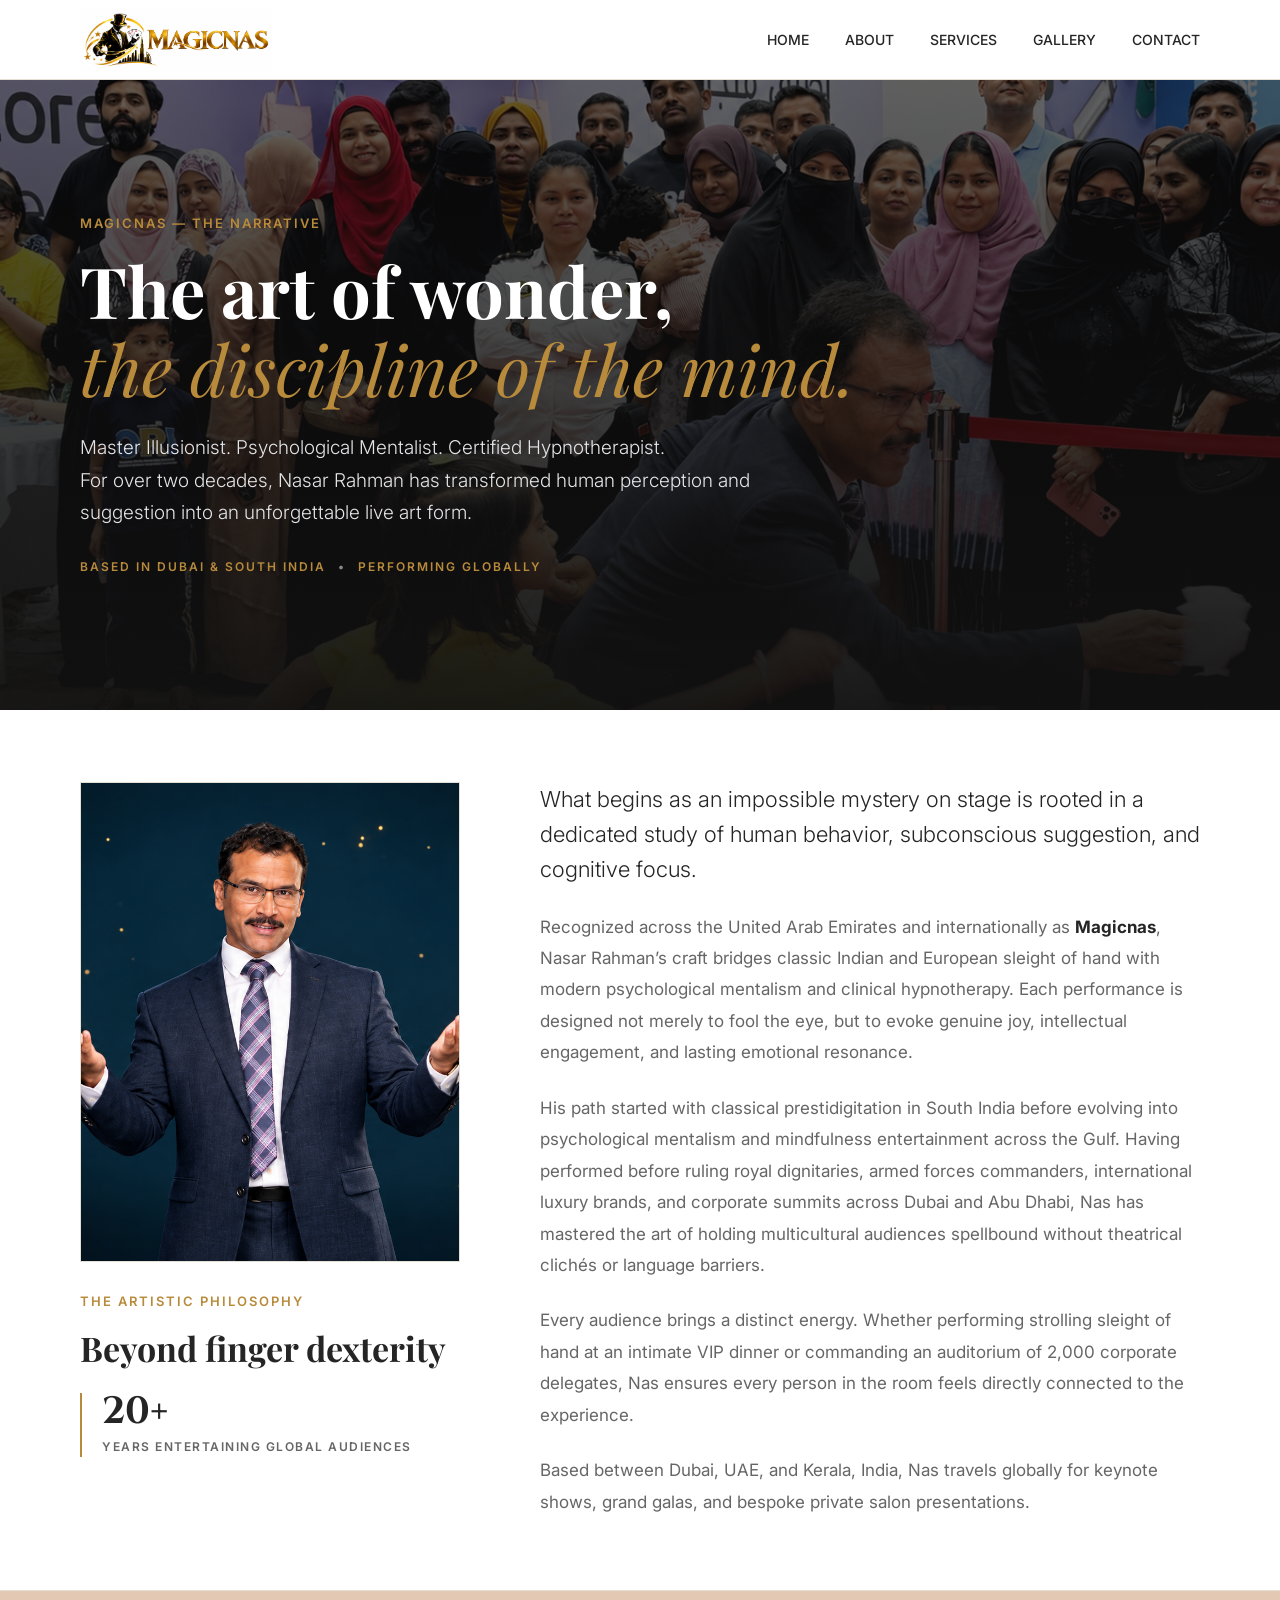
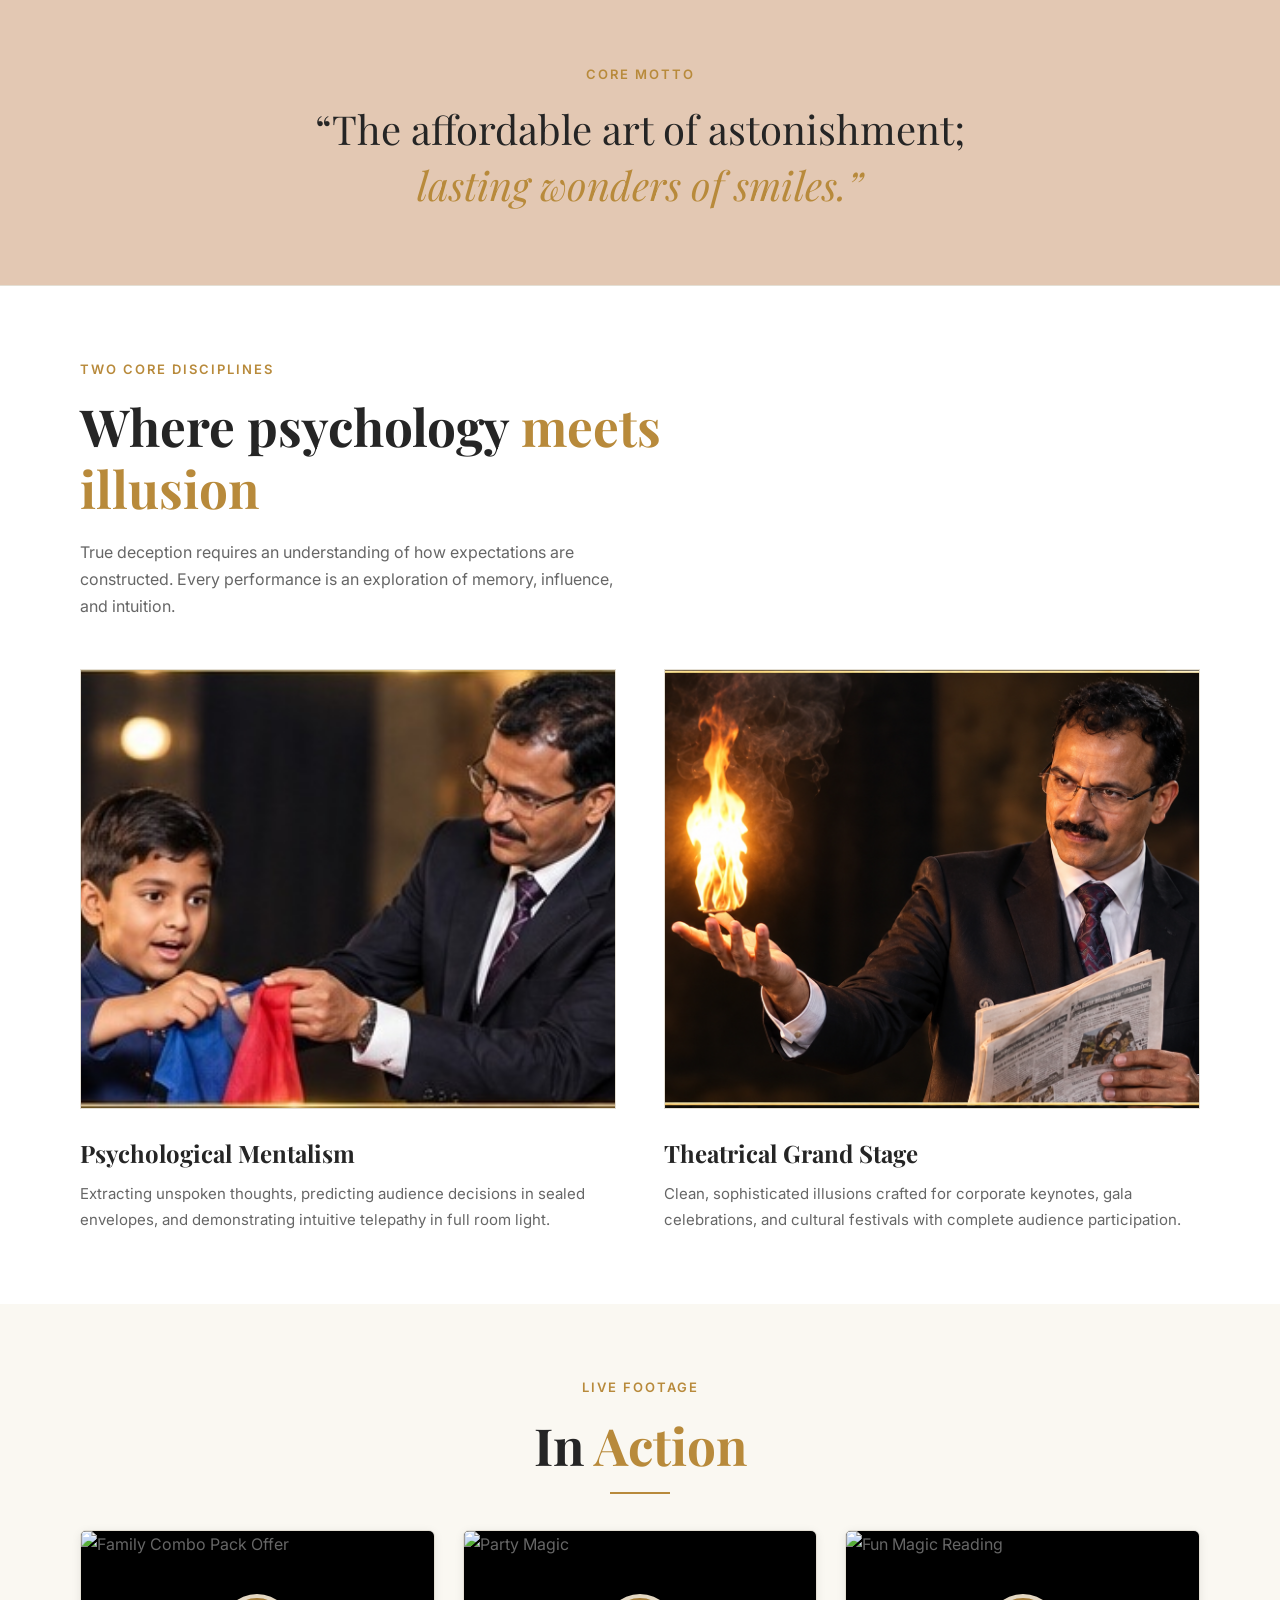
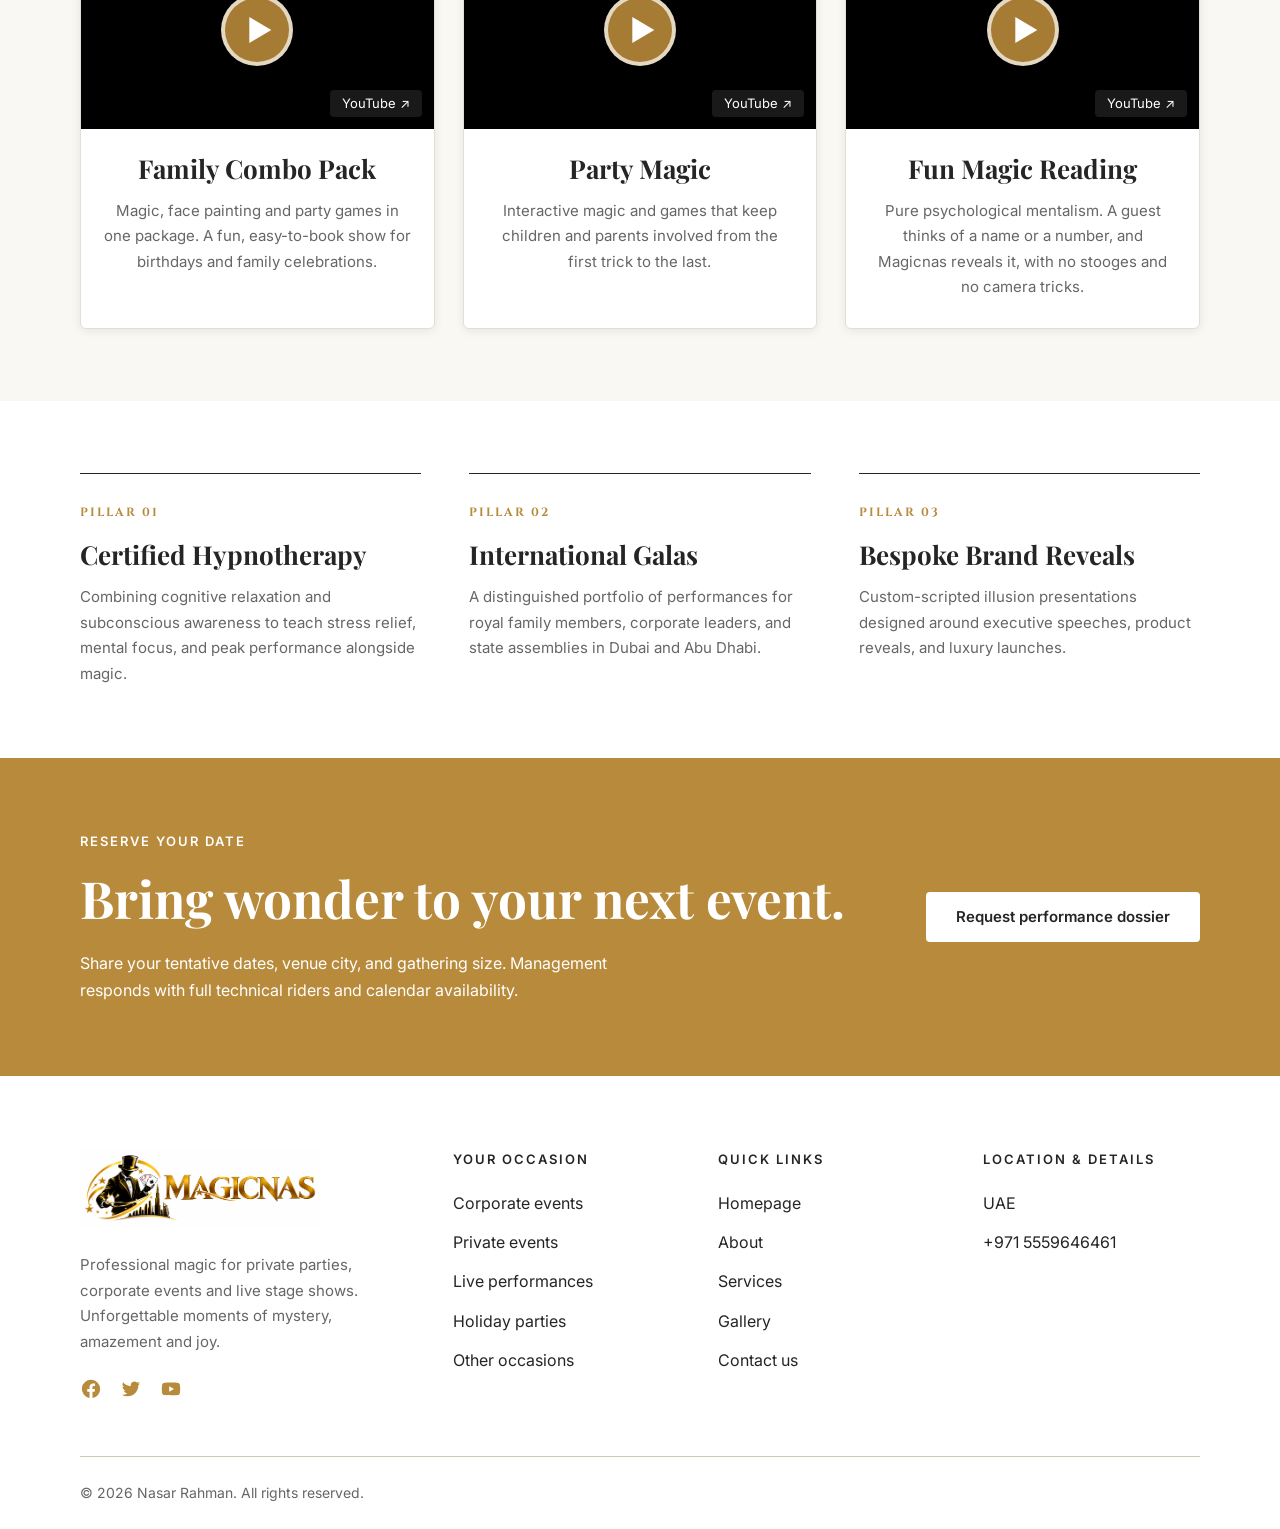
==== commit d0b6ebf4: "fixed gallery and blogs" ====
--- a/about.html
+++ b/about.html
@@ -19,6 +19,11 @@
       <a href="index.html" class="logo">
         <img src="images/magicnas-logo.png" alt="Magicnas - Professional Magician in Dubai">
       </a>
+      <button type="button" class="nav-toggle" id="navToggle" aria-label="Toggle navigation" aria-expanded="false">
+        <span></span>
+        <span></span>
+        <span></span>
+      </button>
       <ul class="nav-links">
         <li><a href="index.html">Home</a></li>
         <li><a href="about.html" class="active">About</a></li>
@@ -330,7 +335,7 @@
           <h3>Location &amp; details</h3>
           <ul>
             <li>UAE</li>
-            <li><a href="tel:+9715559646461">+971 5559646461</a></li>
+            <li><a href="tel:+9715555966461">+971 5559646461</a></li>
           </ul>
         </div>
 
@@ -341,5 +346,6 @@
   </footer>
 
   <script src="js/about.js"></script>
+  <script src="js/nav.js"></script>
 </body>
 </html>
--- a/css/style.css
+++ b/css/style.css
@@ -200,6 +200,11 @@
   background: linear-gradient(to left, rgba(250, 248, 242, 0.95) 70%, rgba(250, 248, 242, 0));
 }
 
+.site-header {
+  position: relative;
+  height: var(--nav-height);
+}
+
 .navbar {
   position: absolute;
   top: 0;
@@ -244,6 +249,10 @@
 
 .nav-links a:hover {
   color: var(--gold);
+}
+
+.nav-toggle {
+  display: none;
 }
 
 .hero-text {
@@ -373,6 +382,8 @@
   position: relative;
   flex: 1;
   min-width: 0;
+  width: 100%;
+  padding: 0;
   overflow: hidden;
   text-align: left;
   color: var(--white);
@@ -384,7 +395,7 @@
 
 .occasion.is-active {
   flex: 5;
-  cursor: default;
+  cursor: pointer;
 }
 
 .occasion img {
@@ -440,6 +451,34 @@
 
 .occasion.is-active .occasion-desc {
   display: block;
+}
+
+.occasion-toggle-icon {
+  display: none;
+}
+
+.occasion-btn {
+  display: inline-flex;
+  align-items: center;
+  gap: 8px;
+  margin-top: 16px;
+  padding: 8px 18px;
+  border-radius: 999px;
+  background: var(--gold);
+  color: #1a1a1a;
+  font-family: "Inter", sans-serif;
+  font-size: 13px;
+  font-weight: 600;
+  letter-spacing: 0.5px;
+  text-transform: uppercase;
+  transition: transform 0.2s ease, background 0.2s ease;
+  box-shadow: 0 4px 12px rgba(0, 0, 0, 0.25);
+  cursor: pointer;
+}
+
+.occasion-btn:hover {
+  background: #dfb574;
+  transform: translateX(3px);
 }
 
 
@@ -852,36 +891,80 @@
   .occasion-list {
     flex-direction: column;
     height: auto;
+    gap: 12px;
   }
 
   .occasion {
     flex: none;
-    height: 64px;
-    transition: height 0.4s ease;
+    width: 100%;
+    height: 72px;
+    min-height: 72px;
+    border-radius: 12px;
+    transition: height 0.4s cubic-bezier(0.4, 0, 0.2, 1);
   }
 
   .occasion.is-active {
-    height: 380px;
+    height: 320px;
+    min-height: 320px;
+  }
+
+  .occasion-btn {
+    display: none !important;
   }
 
   .occasion-name,
   .occasion.is-active .occasion-name {
-    top: 16px;
+    top: 20px;
     left: 20px;
+    right: 60px;
     transform: none;
     font-size: 22px;
     writing-mode: horizontal-tb;
+    white-space: normal;
   }
 
   .occasion.is-active .occasion-name {
-    font-size: 28px;
+    font-size: 26px;
   }
 
   .occasion-desc {
     left: 20px;
     right: 20px;
     bottom: 22px;
-    font-size: 15px;
+    max-width: none;
+    font-size: 14px;
+    line-height: 1.5;
+  }
+
+  .occasion-toggle-icon {
+    display: flex;
+    align-items: center;
+    justify-content: center;
+    position: absolute;
+    top: 19px;
+    right: 20px;
+    z-index: 3;
+    width: 34px;
+    height: 34px;
+    border-radius: 50%;
+    background: rgba(255, 255, 255, 0.15);
+    transition: transform 0.3s ease, background 0.3s ease;
+  }
+
+  .occasion-toggle-icon::before {
+    content: "";
+    width: 8px;
+    height: 8px;
+    border-right: 2px solid #ffffff;
+    border-bottom: 2px solid #ffffff;
+    transform: rotate(45deg);
+    transition: transform 0.3s ease;
+    margin-top: -3px;
+  }
+
+  .occasion.is-active .occasion-toggle-icon {
+    background: rgba(200, 157, 92, 0.45);
+    transform: rotate(180deg);
   }
 
   .about {
@@ -933,6 +1016,12 @@
 
   .navbar {
     padding: 0 20px;
+    height: var(--nav-height);
+    position: fixed;
+    top: 0;
+    left: 0;
+    right: 0;
+    z-index: 1000;
   }
 
   .logo {
@@ -947,12 +1036,113 @@
     height: 64px;
   }
 
+  /* Hamburger Toggle Button */
+  .nav-toggle {
+    display: flex;
+    flex-direction: column;
+    justify-content: center;
+    align-items: center;
+    width: 44px;
+    height: 44px;
+    padding: 0;
+    background: transparent;
+    border: none;
+    cursor: pointer;
+    z-index: 1002;
+    gap: 5px;
+    border-radius: 8px;
+    transition: background-color 0.2s ease;
+  }
+
+  .nav-toggle:hover,
+  .nav-toggle:focus-visible {
+    background: rgba(200, 157, 92, 0.12);
+    outline: none;
+  }
+
+  .nav-toggle span {
+    display: block;
+    width: 24px;
+    height: 2px;
+    background: var(--text-main);
+    border-radius: 2px;
+    transition: transform 0.3s ease, opacity 0.3s ease, background-color 0.3s ease;
+    transform-origin: center;
+  }
+
+  .nav-toggle.is-active span:nth-child(1) {
+    transform: translateY(7px) rotate(45deg);
+    background: var(--gold);
+  }
+
+  .nav-toggle.is-active span:nth-child(2) {
+    opacity: 0;
+    transform: scaleX(0);
+  }
+
+  .nav-toggle.is-active span:nth-child(3) {
+    transform: translateY(-7px) rotate(-45deg);
+    background: var(--gold);
+  }
+
+  /* Mobile Navigation Dropdown */
   .nav-links {
-    gap: 14px;
+    position: fixed;
+    top: var(--nav-height);
+    left: 0;
+    right: 0;
+    height: calc(100vh - var(--nav-height));
+    height: calc(100dvh - var(--nav-height));
+    background: #ffffff;
+    flex-direction: column;
+    justify-content: flex-start;
+    align-items: center;
+    gap: 0;
+    padding: 12px 24px 24px;
+    box-shadow: 0 20px 40px rgba(0, 0, 0, 0.12);
+    border-top: 1px solid var(--border);
+    z-index: 999;
+    opacity: 0;
+    visibility: hidden;
+    transform: translateY(-8px);
+    transition: opacity 0.25s ease, transform 0.25s ease, visibility 0.25s ease;
+    overflow-y: auto;
+  }
+
+  .nav-links.is-open {
+    opacity: 1;
+    visibility: visible;
+    transform: translateY(0);
+  }
+
+  .nav-links li {
+    width: 100%;
+    max-width: 320px;
+    text-align: center;
+    border-bottom: 1px solid rgba(0, 0, 0, 0.06);
+  }
+
+  .nav-links li:last-child {
+    border-bottom: none;
   }
 
   .nav-links a {
-    font-size: 12px;
+    display: block;
+    padding: 15px 0;
+    font-size: 16px;
+    font-weight: 600;
+    letter-spacing: 1.5px;
+    color: var(--text-main);
+    transition: color 0.2s ease;
+  }
+
+  .nav-links a:hover,
+  .nav-links a.active {
+    color: var(--gold);
+  }
+
+  body.nav-menu-open {
+    overflow: hidden;
   }
 
   .center .section-title,
@@ -1171,72 +1361,144 @@
   opacity: 0.9;
 }
 
-/* Tablet */
+/* Tablet & Mobile Popup */
 @media (max-width: 768px) {
   .service-popup {
-    padding: 16px;
+    padding: 14px;
   }
 
   .service-popup-box {
-    display: block;
+    display: flex;
+    flex-direction: column;
     width: 100%;
-    max-height: 92vh;
+    max-height: 90vh;
+    max-height: 90dvh;
     border-radius: 16px;
+    overflow: hidden;
   }
 
   .service-popup-image-wrap {
-    height: 220px;
-    min-height: 220px;
+    height: 180px;
+    min-height: 180px;
+    flex: 0 0 180px;
   }
 
   .service-popup-image-wrap img {
-    height: 220px;
-    min-height: 220px;
+    width: 100%;
+    height: 100%;
+    min-height: 180px;
+    object-fit: cover;
   }
 
   .service-popup-body {
-    padding: 36px 24px 28px;
-    max-height: calc(92vh - 220px);
+    padding: 24px 20px 24px;
+    flex: 1 1 auto;
+    max-height: none;
+    overflow-y: auto;
+    -webkit-overflow-scrolling: touch;
   }
 
   .service-popup-close {
-    top: 10px;
-    right: 10px;
-    background: rgba(255, 255, 255, 0.92);
+    top: 12px;
+    right: 12px;
+    width: 40px;
+    height: 40px;
+    background: rgba(255, 255, 255, 0.95);
+    box-shadow: 0 2px 8px rgba(0, 0, 0, 0.2);
+    z-index: 10;
   }
 
   .service-popup-body h3 {
-    font-size: 30px;
+    font-size: 24px;
+    margin-bottom: 12px;
+  }
+
+  .service-popup-body p {
+    font-size: 14px;
+    line-height: 1.6;
+    margin-bottom: 18px;
+  }
+
+  .service-popup-features {
+    gap: 8px;
+    margin-bottom: 22px;
+  }
+
+  .service-popup-whatsapp {
+    width: 100%;
+    min-height: 48px;
   }
 }
 
 /* Small mobile */
 @media (max-width: 480px) {
   .service-popup {
-    padding: 10px;
+    padding: 8px;
   }
 
   .service-popup-box {
     max-height: 94vh;
+    max-height: 94dvh;
+    border-radius: 14px;
   }
 
   .service-popup-image-wrap,
   .service-popup-image-wrap img {
-    height: 180px;
-    min-height: 180px;
+    height: 150px;
+    min-height: 150px;
+    flex: 0 0 150px;
   }
 
   .service-popup-body {
-    padding: 30px 20px 24px;
-    max-height: calc(94vh - 180px);
+    padding: 20px 16px 20px;
+  }
+
+  .service-popup-body h3 {
+    font-size: 21px;
+    line-height: 1.2;
   }
 
   .service-popup-body p {
-    font-size: 14px;
-    line-height: 1.65;
-  }
-
-  .service-popup-whatsapp {
-    width: 100%;
+    font-size: 13px;
+    line-height: 1.6;
+    margin-bottom: 16px;
+  }
+
+  .service-popup-feature {
+    font-size: 13px;
+  }
+
+  .occasion {
+    height: 64px;
+    min-height: 64px;
+  }
+
+  .occasion.is-active {
+    height: 290px;
+    min-height: 290px;
+  }
+
+  .occasion-name,
+  .occasion.is-active .occasion-name {
+    top: 18px;
+    left: 16px;
+    right: 56px;
+    font-size: 18px;
+  }
+
+  .occasion.is-active .occasion-name {
+    font-size: 22px;
+  }
+
+  .occasion-desc {
+    left: 16px;
+    right: 16px;
+    bottom: 18px;
+    font-size: 13px;
+  }
+
+  .occasion-toggle-icon {
+    top: 15px;
+    right: 16px;
   }
 }
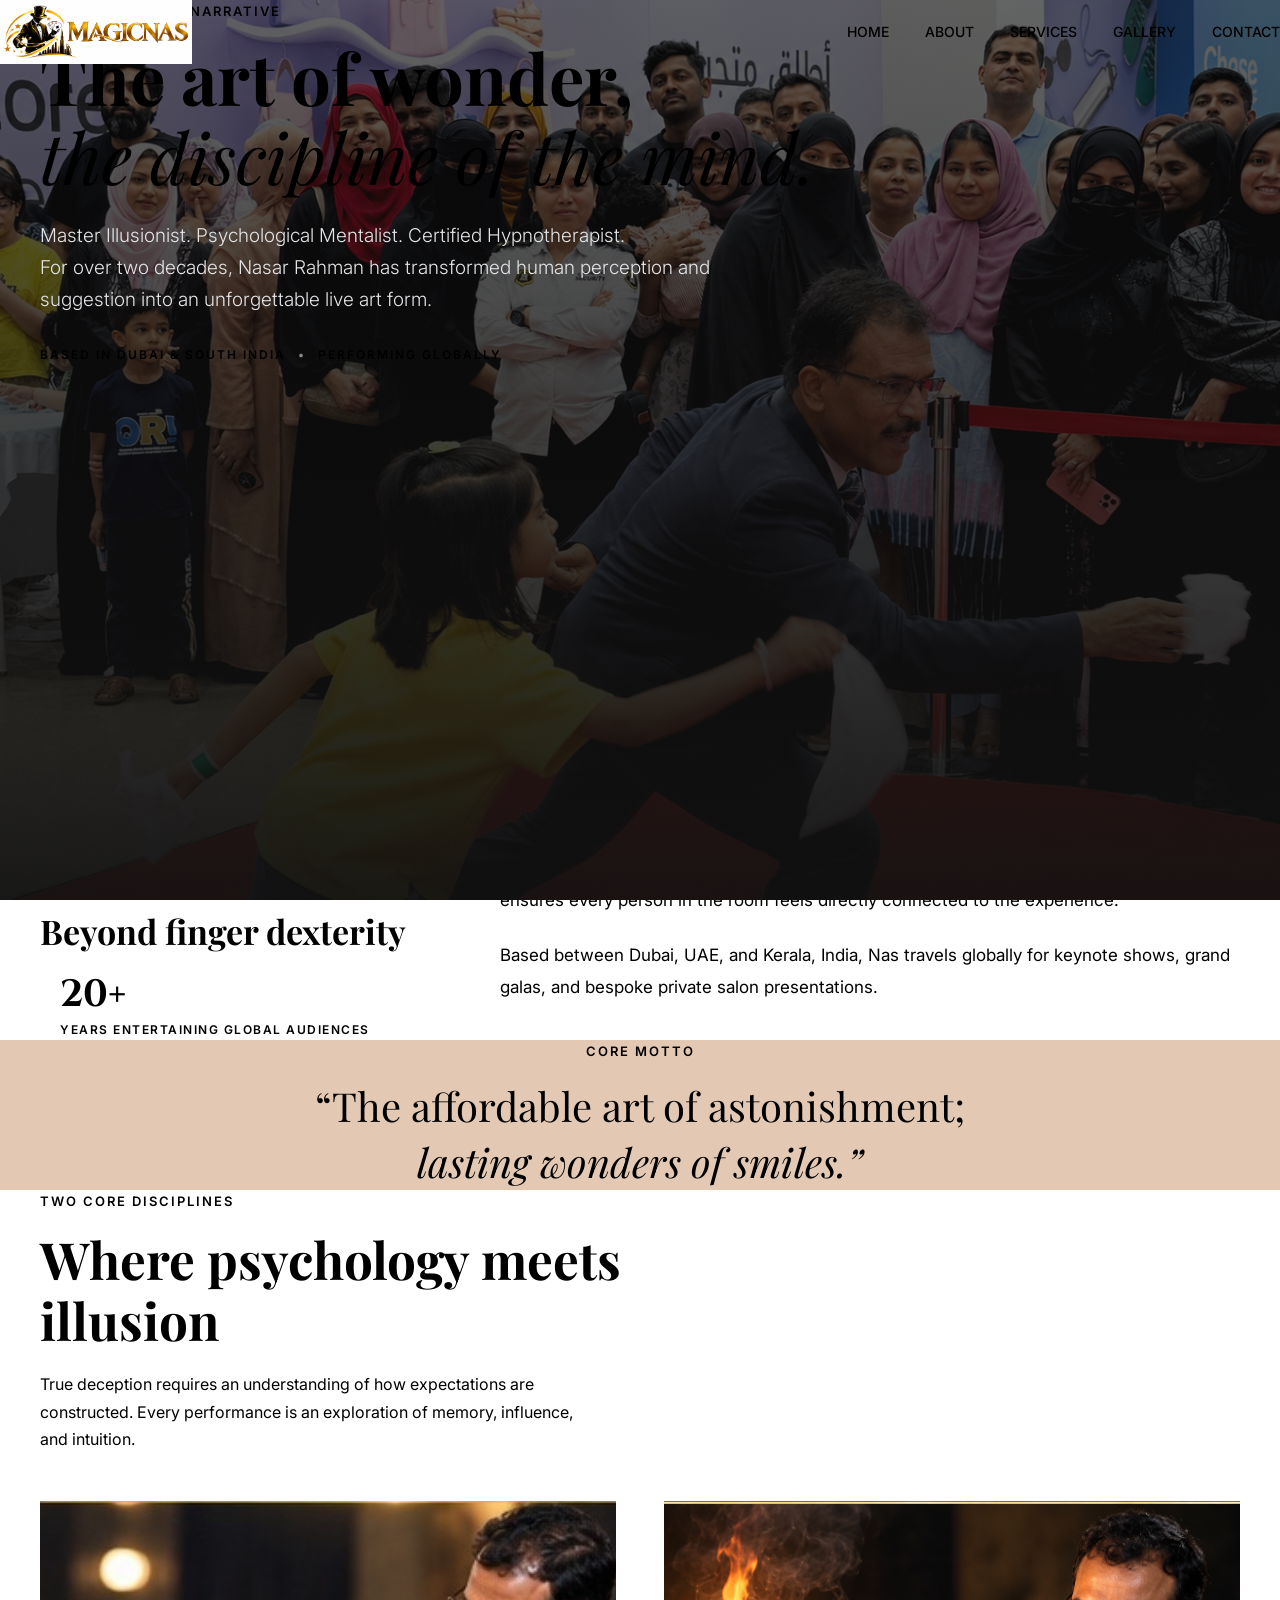
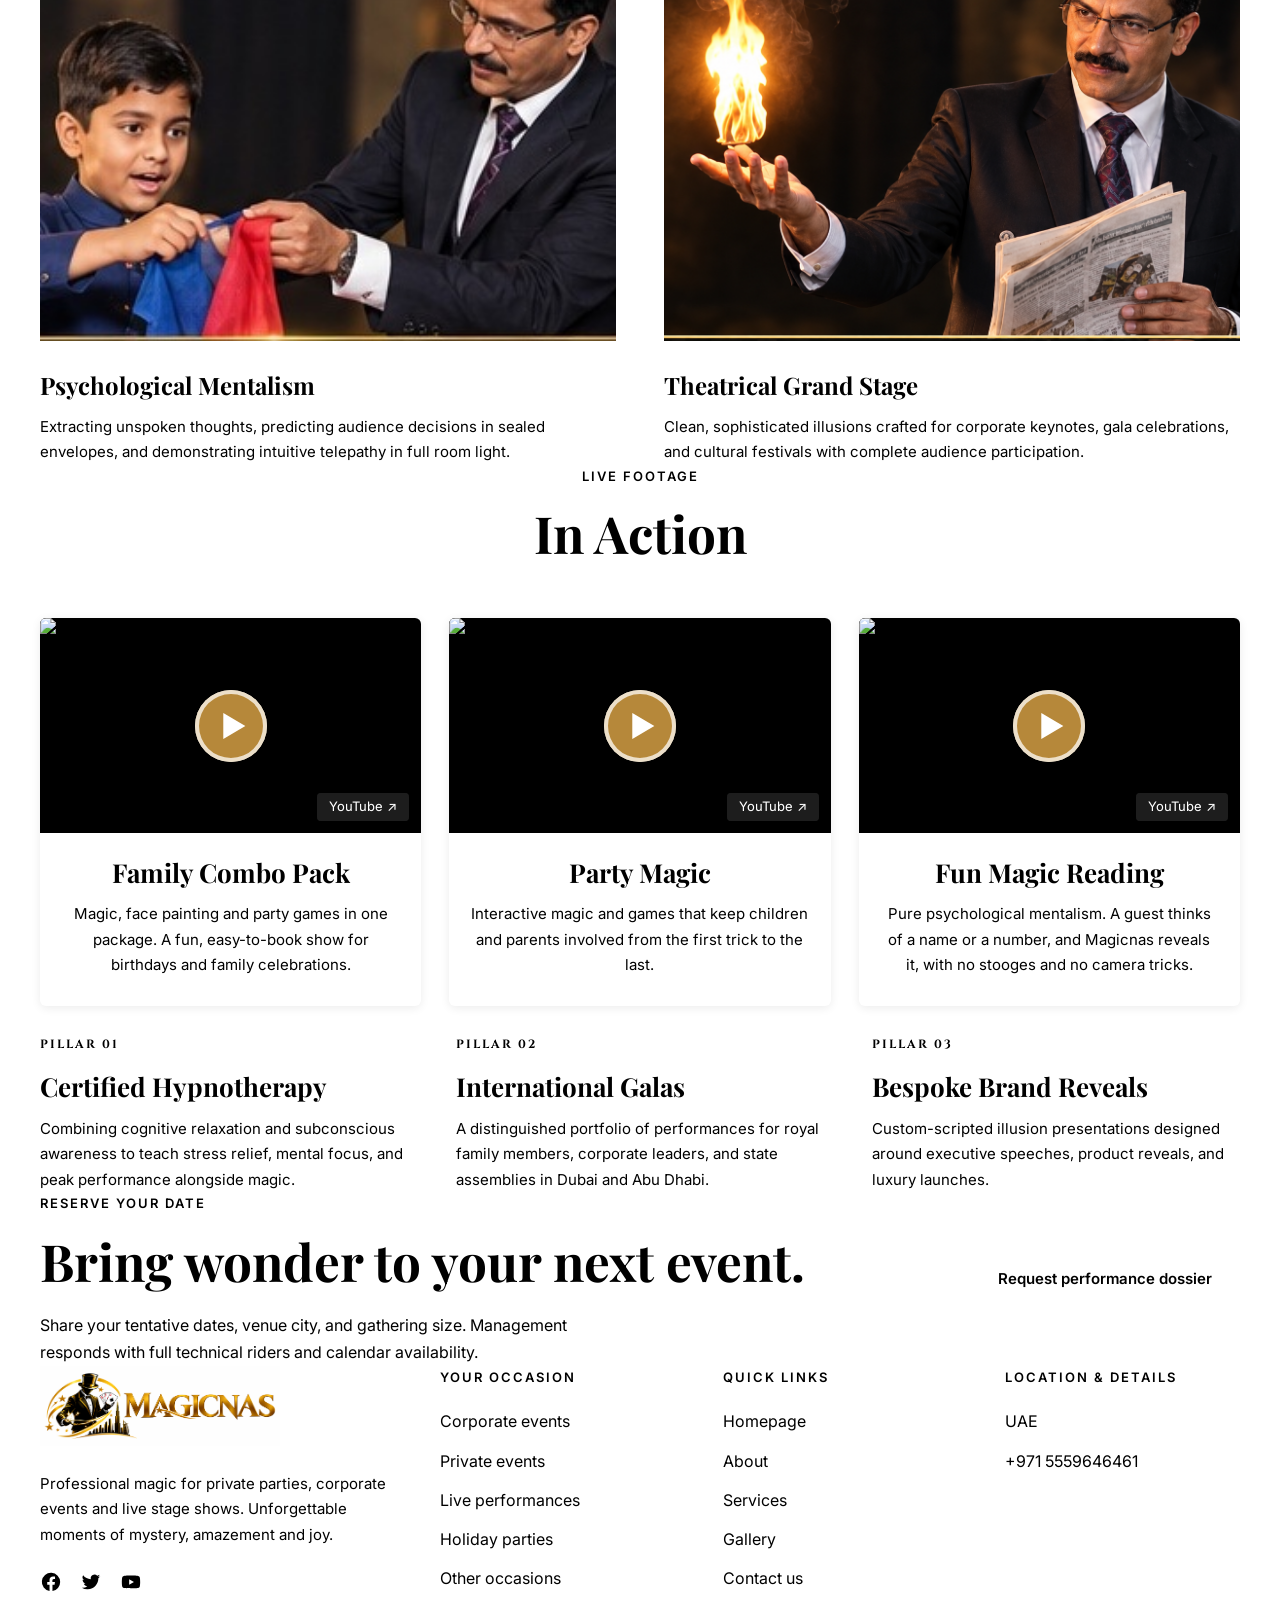
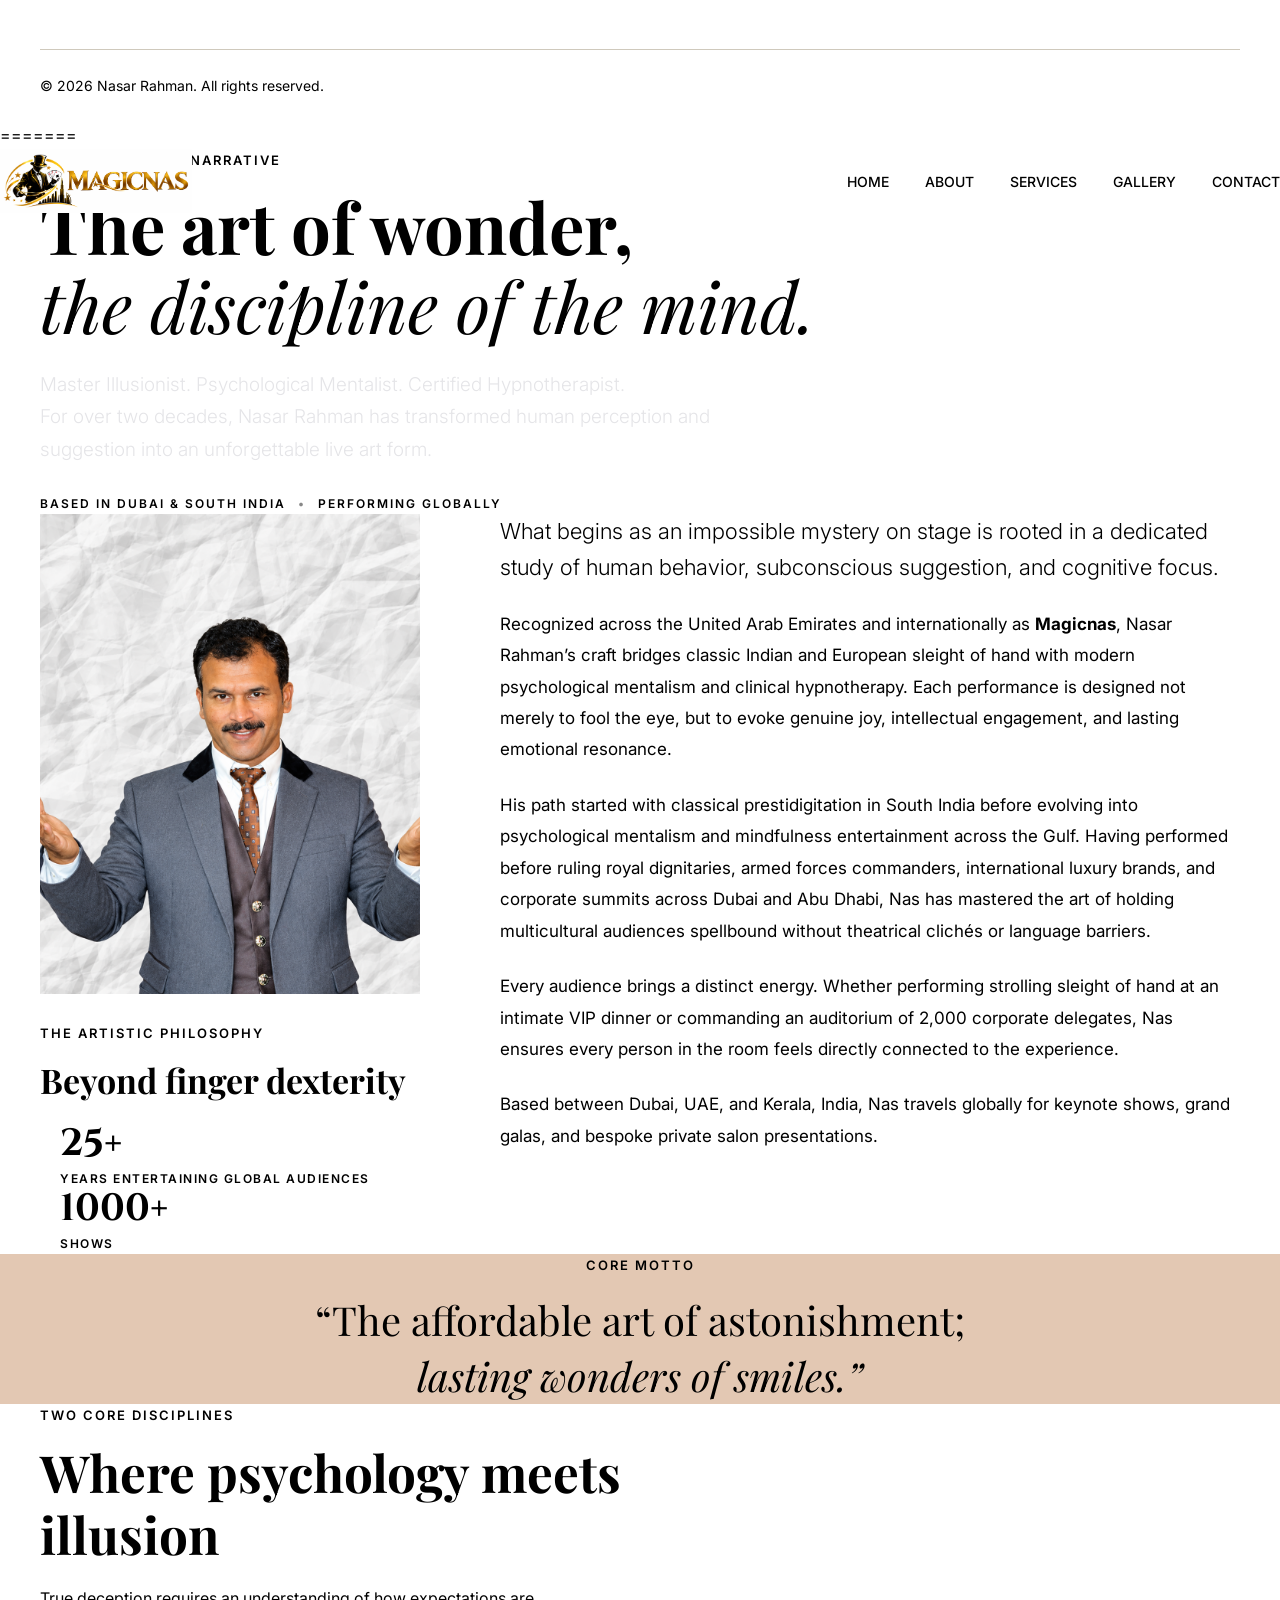
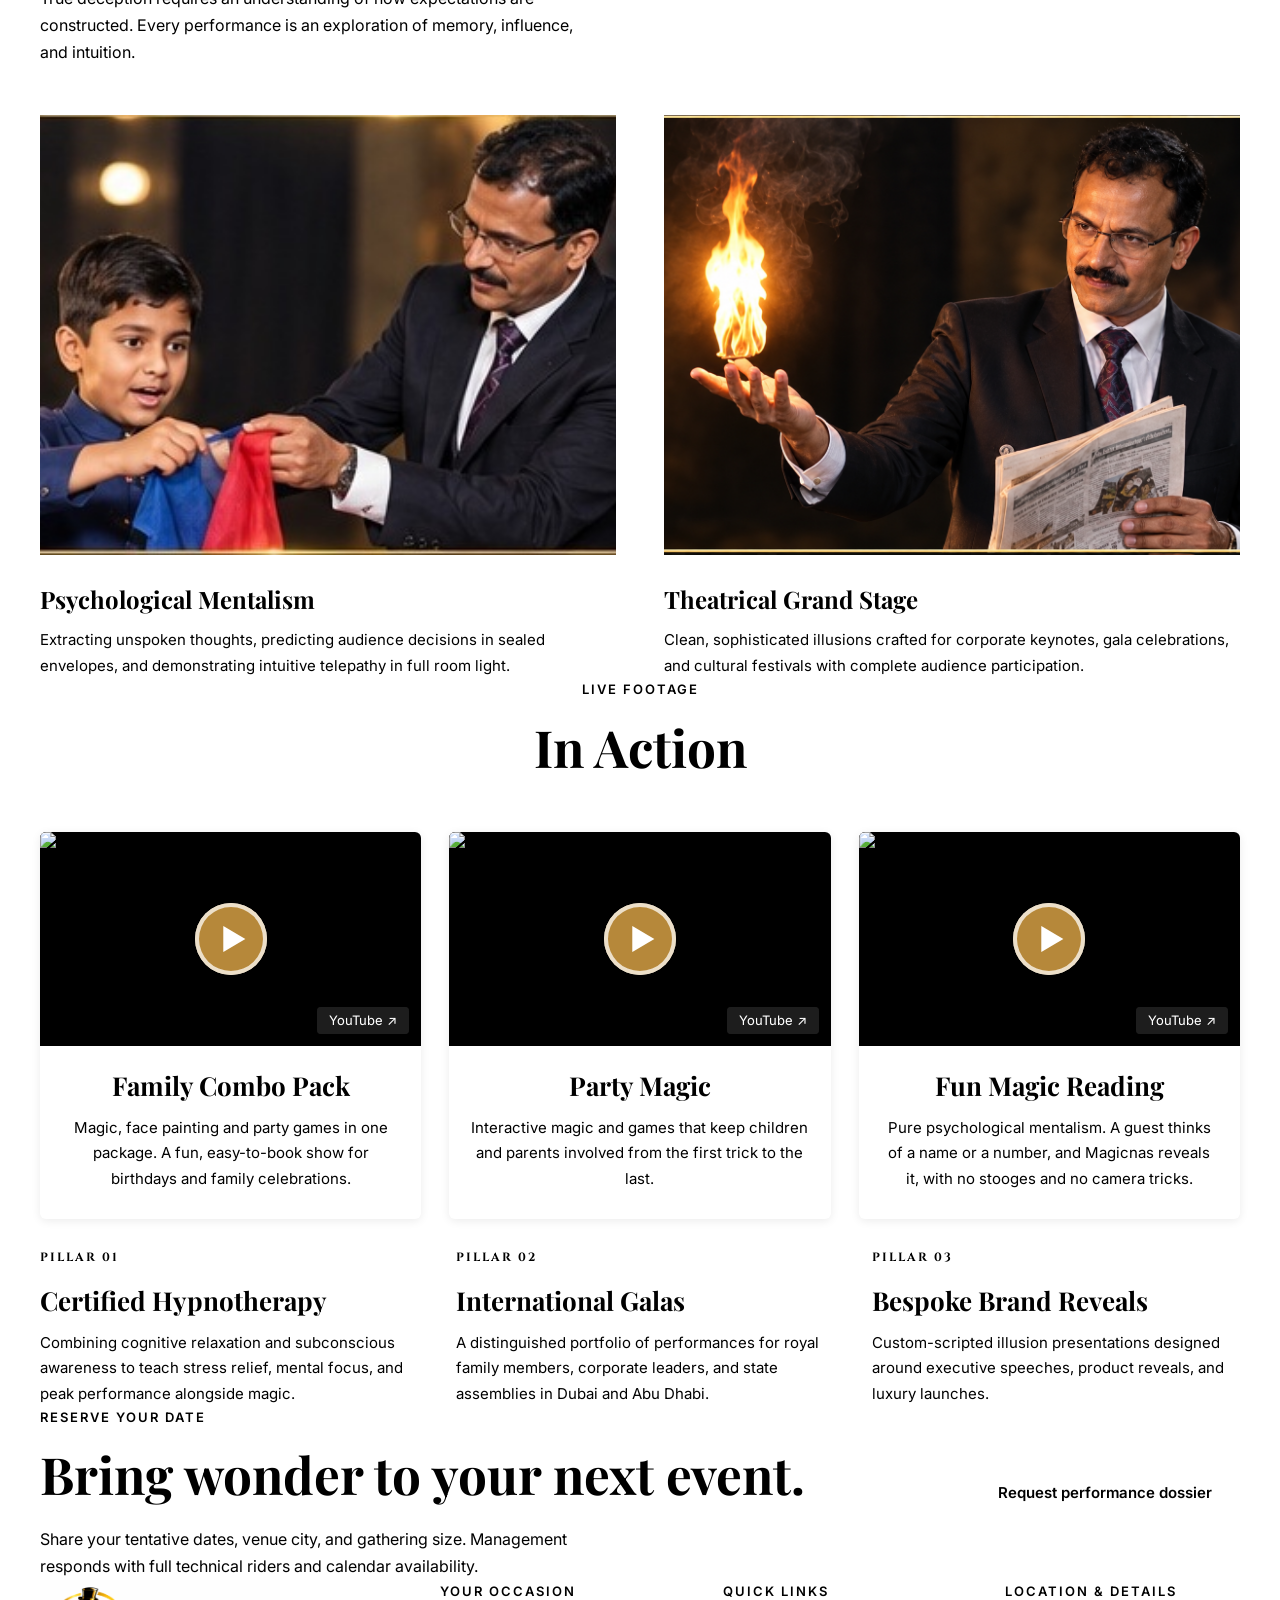
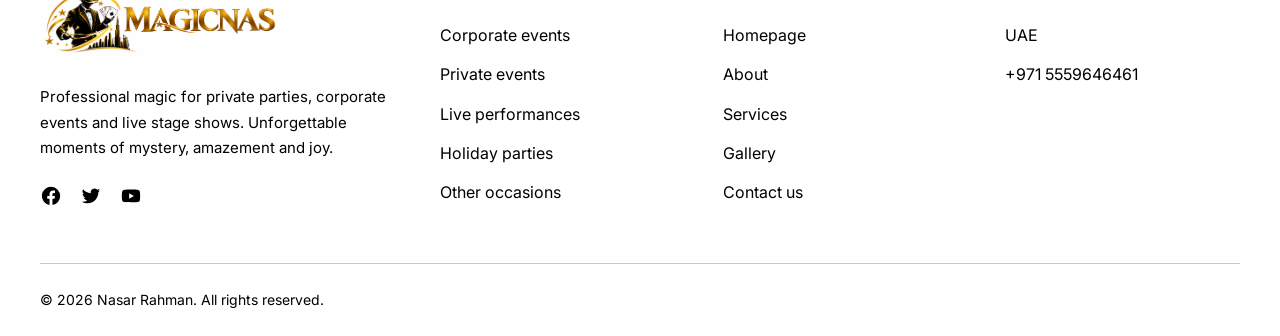
==== commit b0c5e2be: "Updated Magicnas website design and gallery" ====
--- a/about.html
+++ b/about.html
@@ -1,3 +1,4 @@
+
 <!DOCTYPE html>
 <html lang="en">
 <head>
@@ -335,7 +336,7 @@
           <h3>Location &amp; details</h3>
           <ul>
             <li>UAE</li>
-            <li><a href="tel:+9715555966461">+971 5559646461</a></li>
+            <li><a href="tel:+9715559646461">+971 5559646461</a></li>
           </ul>
         </div>
 
@@ -348,4 +349,352 @@
   <script src="js/about.js"></script>
   <script src="js/nav.js"></script>
 </body>
+=======
+<!DOCTYPE html>
+<html lang="en">
+<head>
+  <meta charset="UTF-8">
+  <meta name="viewport" content="width=device-width, initial-scale=1.0">
+  <title>About | Magicnas - Professional Magician in Dubai</title>
+  <link rel="preconnect" href="https://fonts.googleapis.com">
+  <link rel="preconnect" href="https://fonts.gstatic.com" crossorigin>
+  <link href="https://fonts.googleapis.com/css2?family=Cinzel:wght@700&family=Inter:wght@300;400;500;600&family=Playfair+Display:ital,wght@0,600;0,700;1,400&display=swap" rel="stylesheet">
+  <!-- style.css = shared (header, footer, buttons, video cards). about.css = this page only. -->
+  <link rel="stylesheet" href="css/style.css">
+  <link rel="stylesheet" href="css/about.css">
+</head>
+<body>
+
+  <!-- Header (same as the home page) -->
+  <header class="site-header">
+    <nav class="navbar">
+      <a href="index.html" class="logo">
+        <img src="images/magicnas-logo.png" alt="Magicnas - Professional Magician in Dubai">
+      </a>
+      <ul class="nav-links">
+        <li><a href="index.html">Home</a></li>
+        <li><a href="about.html" class="active">About</a></li>
+        <li><a href="services.html">Services</a></li>
+        <li><a href="gallery.html">Gallery</a></li>
+        <li><a href="contact.html">Contact</a></li>
+      </ul>
+    </nav>
+  </header>
+
+  <main>
+
+    <!-- Banner -->
+    <section class="about-hero-banner">
+      <div class="banner-bg">
+        <img src="images/gallery_image_4.png" alt="Magicnas performing on stage">
+        <div class="banner-overlay"></div>
+      </div>
+
+      <div class="container">
+        <div class="banner-content">
+          <p class="label">Magicnas &mdash; The Narrative</p>
+          <h1 class="banner-title">
+            The art of wonder,<br><em>the discipline of the mind.</em>
+          </h1>
+          <p class="banner-lead">
+            Master Illusionist. Psychological Mentalist. Certified Hypnotherapist.<br>
+            For over two decades, Nasar Rahman has transformed human perception and
+            suggestion into an unforgettable live art form.
+          </p>
+          <p class="banner-meta">
+            <span>Based in Dubai &amp; South India</span>
+            <span class="meta-dot">&bull;</span>
+            <span>Performing Globally</span>
+          </p>
+        </div>
+      </div>
+    </section>
+
+
+    <!-- Biography -->
+    <section class="section biography">
+      <div class="container split-grid">
+
+        <div class="sticky-lead">
+          <div class="portrait-frame">
+            <img src="images/naslive.png" alt="Nasar Rahman (Magicnas)">
+          </div>
+          <p class="label">The artistic philosophy</p>
+          <h2 class="split-title">Beyond finger dexterity</h2>
+
+          <div class="stat-badge">
+            <div class="stat-num">25+</div>
+            <div class="stat-label">Years entertaining global audiences</div>
+             <div class="stat-num">1000+</div>
+             <div class="stat-label">Shows</div>
+          </div>
+        </div>
+
+        <div class="prose">
+          <p class="lead">
+            What begins as an impossible mystery on stage is rooted in a dedicated study
+            of human behavior, subconscious suggestion, and cognitive focus.
+          </p>
+          <p>
+            Recognized across the United Arab Emirates and internationally as
+            <strong>Magicnas</strong>, Nasar Rahman&rsquo;s craft bridges classic Indian and
+            European sleight of hand with modern psychological mentalism and clinical
+            hypnotherapy. Each performance is designed not merely to fool the eye, but to
+            evoke genuine joy, intellectual engagement, and lasting emotional resonance.
+          </p>
+          <p>
+            His path started with classical prestidigitation in South India before evolving
+            into psychological mentalism and mindfulness entertainment across the Gulf.
+            Having performed before ruling royal dignitaries, armed forces commanders,
+            international luxury brands, and corporate summits across Dubai and Abu Dhabi,
+            Nas has mastered the art of holding multicultural audiences spellbound without
+            theatrical clich&eacute;s or language barriers.
+          </p>
+          <p>
+            Every audience brings a distinct energy. Whether performing strolling sleight of
+            hand at an intimate VIP dinner or commanding an auditorium of 2,000 corporate
+            delegates, Nas ensures every person in the room feels directly connected to the
+            experience.
+          </p>
+          <p>
+            Based between Dubai, UAE, and Kerala, India, Nas travels globally for keynote
+            shows, grand galas, and bespoke private salon presentations.
+          </p>
+        </div>
+
+      </div>
+    </section>
+
+
+    <!-- Motto -->
+    <section class="section statement-break">
+      <div class="container center">
+        <p class="label">Core motto</p>
+        <blockquote class="statement-quote">
+          &ldquo;The affordable art of astonishment;<br>
+          <em>lasting wonders of smiles.&rdquo;</em>
+        </blockquote>
+      </div>
+    </section>
+
+
+    <!-- Two disciplines -->
+    <section class="section">
+      <div class="container">
+
+        <div class="methodology-header">
+          <p class="label">Two core disciplines</p>
+          <h2 class="section-title">Where psychology <span class="gold">meets illusion</span></h2>
+          <p class="text">
+            True deception requires an understanding of how expectations are constructed.
+            Every performance is an exploration of memory, influence, and intuition.
+          </p>
+        </div>
+
+        <div class="methodology-grid">
+
+          <article class="methodology-card">
+            <div class="method-image-frame">
+              <img src="images/gallery_image_9.jpg" alt="Psychological mentalism by Magicnas" loading="lazy">
+            </div>
+            <h3>Psychological Mentalism</h3>
+            <p>
+              Extracting unspoken thoughts, predicting audience decisions in sealed
+              envelopes, and demonstrating intuitive telepathy in full room light.
+            </p>
+          </article>
+
+          <article class="methodology-card">
+            <div class="method-image-frame">
+              <img src="images/gallery_image_6.png" alt="Magicnas grand stage illusion" loading="lazy">
+            </div>
+            <h3>Theatrical Grand Stage</h3>
+            <p>
+              Clean, sophisticated illusions crafted for corporate keynotes, gala
+              celebrations, and cultural festivals with complete audience participation.
+            </p>
+          </article>
+
+        </div>
+      </div>
+    </section>
+
+
+    <!-- Videos (same cards as the home page) -->
+    <section class="section bg-ivory" id="videos">
+      <div class="container">
+
+        <div class="video-head">
+          <p class="label">Live footage</p>
+          <h2 class="section-title">In <span class="gold">Action</span></h2>
+          <span class="line"></span>
+        </div>
+
+        <div class="video-grid">
+
+          <article class="video-card">
+            <a class="video-frame" href="#"
+               data-youtube="https://www.youtube.com/watch?v=QmQe4kK_B1U"
+               data-title="Family Combo Pack Offer"></a>
+            <div class="video-body">
+              <h3>Family Combo Pack</h3>
+              <p>
+                Magic, face painting and party games in one package. A fun,
+                easy-to-book show for birthdays and family celebrations.
+              </p>
+            </div>
+          </article>
+
+          <article class="video-card">
+            <a class="video-frame" href="#"
+               data-youtube="https://www.youtube.com/watch?v=IcEIdneywjY"
+               data-title="Party Magic"></a>
+            <div class="video-body">
+              <h3>Party Magic</h3>
+              <p>
+                Interactive magic and games that keep children and parents
+                involved from the first trick to the last.
+              </p>
+            </div>
+          </article>
+
+          <article class="video-card">
+            <a class="video-frame" href="#"
+               data-youtube="https://www.youtube.com/watch?v=HbKrQy8dLfY"
+               data-title="Fun Magic Reading"></a>
+            <div class="video-body">
+              <h3>Fun Magic Reading</h3>
+              <p>
+                Pure psychological mentalism. A guest thinks of a name or a number,
+                and Magicnas reveals it, with no stooges and no camera tricks.
+              </p>
+            </div>
+          </article>
+
+        </div>
+      </div>
+    </section>
+
+
+    <!-- Three pillars -->
+    <section class="section">
+      <div class="container">
+        <div class="triptych-grid">
+
+          <div class="triptych-item">
+            <p class="triptych-num">Pillar 01</p>
+            <h3>Certified Hypnotherapy</h3>
+            <p>
+              Combining cognitive relaxation and subconscious awareness to teach stress
+              relief, mental focus, and peak performance alongside magic.
+            </p>
+          </div>
+
+          <div class="triptych-item">
+            <p class="triptych-num">Pillar 02</p>
+            <h3>International Galas</h3>
+            <p>
+              A distinguished portfolio of performances for royal family members,
+              corporate leaders, and state assemblies in Dubai and Abu Dhabi.
+            </p>
+          </div>
+
+          <div class="triptych-item">
+            <p class="triptych-num">Pillar 03</p>
+            <h3>Bespoke Brand Reveals</h3>
+            <p>
+              Custom-scripted illusion presentations designed around executive speeches,
+              product reveals, and luxury launches.
+            </p>
+          </div>
+
+        </div>
+      </div>
+    </section>
+
+
+    <!-- Contact -->
+    <section class="section cta" id="contact">
+      <div class="container cta-inner">
+        <div>
+          <p class="label">Reserve your date</p>
+          <h2 class="section-title">Bring wonder to your next event.</h2>
+          <p class="text">
+            Share your tentative dates, venue city, and gathering size. Management
+            responds with full technical riders and calendar availability.
+          </p>
+        </div>
+        <a href="mailto:hello@yourwebsite.com" class="btn btn-white">Request performance dossier</a>
+      </div>
+    </section>
+
+  </main>
+
+
+  <!-- Footer (same as the home page) -->
+  <footer class="footer">
+    <div class="container">
+
+      <div class="footer-grid">
+
+        <div>
+          <a href="index.html" class="logo">
+            <img src="images/magicnas-logo.png" alt="Magicnas - Professional Magician in Dubai">
+          </a>
+          <p class="text">
+            Professional magic for private parties, corporate events and live
+            stage shows. Unforgettable moments of mystery, amazement and joy.
+          </p>
+          <div class="social">
+            <a href="#" aria-label="Facebook">
+              <svg viewBox="0 0 24 24"><path fill="currentColor" d="M22 12a10 10 0 1 0-11.6 9.9v-7H7.9V12h2.5V9.8c0-2.5 1.5-3.9 3.8-3.9 1.1 0 2.2.2 2.2.2v2.5h-1.3c-1.2 0-1.6.8-1.6 1.6V12h2.8l-.4 2.9h-2.3v7A10 10 0 0 0 22 12z"/></svg>
+            </a>
+            <a href="#" aria-label="Twitter">
+              <svg viewBox="0 0 24 24"><path fill="currentColor" d="M22 5.9c-.7.3-1.5.5-2.4.6.9-.5 1.5-1.3 1.8-2.3-.8.5-1.7.8-2.6 1a4.1 4.1 0 0 0-7 3.7A11.6 11.6 0 0 1 3.4 4.6a4.1 4.1 0 0 0 1.3 5.5c-.7 0-1.3-.2-1.9-.5 0 2 1.4 3.7 3.3 4.1-.6.2-1.2.2-1.9.1.5 1.6 2 2.8 3.8 2.8A8.3 8.3 0 0 1 2 18.3 11.6 11.6 0 0 0 8.3 20c7.5 0 11.7-6.3 11.7-11.7v-.5c.8-.6 1.5-1.3 2-2z"/></svg>
+            </a>
+            <a href="#" aria-label="YouTube">
+              <svg viewBox="0 0 24 24"><path fill="currentColor" d="M21.6 7.2a2.5 2.5 0 0 0-1.8-1.8C18.2 5 12 5 12 5s-6.2 0-7.8.4A2.5 2.5 0 0 0 2.4 7.2C2 8.8 2 12 2 12s0 3.2.4 4.8a2.5 2.5 0 0 0 1.8 1.8C5.8 19 12 19 12 19s6.2 0 7.8-.4a2.5 2.5 0 0 0 1.8-1.8c.4-1.6.4-4.8.4-4.8s0-3.2-.4-4.8zM10 15V9l5.2 3L10 15z"/></svg>
+            </a>
+          </div>
+        </div>
+
+        <div>
+          <h3>Your occasion</h3>
+          <ul>
+            <li><a href="index.html#services">Corporate events</a></li>
+            <li><a href="index.html#services">Private events</a></li>
+            <li><a href="index.html#services">Live performances</a></li>
+            <li><a href="index.html#services">Holiday parties</a></li>
+            <li><a href="index.html#services">Other occasions</a></li>
+          </ul>
+        </div>
+
+        <div>
+          <h3>Quick links</h3>
+          <ul>
+            <li><a href="index.html">Homepage</a></li>
+            <li><a href="about.html">About</a></li>
+            <li><a href="services.html">Services</a></li>
+            <li><a href="gallery.html">Gallery</a></li>
+            <li><a href="contact.html">Contact us</a></li>
+          </ul>
+        </div>
+
+        <div>
+          <h3>Location &amp; details</h3>
+          <ul>
+            <li>UAE</li>
+            <li><a href="tel:+9715559646461">+971 5559646461</a></li>
+          </ul>
+        </div>
+
+      </div>
+
+      <p class="copyright">&copy; 2026 Nasar Rahman. All rights reserved.</p>
+    </div>
+  </footer>
+
+  <script src="js/about.js"></script>
+</body>
+
 </html>
--- a/css/style.css
+++ b/css/style.css
@@ -1,3 +1,4 @@
+<<<<<<< HEAD
 /* ==========================================================
    Magicnas
    Colors: white, ivory, gold, charcoal
@@ -1501,4 +1502,1389 @@
     top: 15px;
     right: 16px;
   }
+=======
+/* ==========================================================
+   Magicnas
+   Colors: white, ivory, gold, charcoal
+   Fonts: Playfair Display (headings), Inter (text)
+   ========================================================== */
+
+:root {
+  --white: #ffffff;
+  --ivory: #faf8f2;
+  --soft-gold: #f8f0de;
+  --sand: #e9e5dc;
+
+  --gold: #b88a3b;
+  --gold-dark: #96702e;
+
+  --text-main: #252525;
+  --text-body: #666666;
+  --border: #e4dfd4;
+
+  --container: 1200px;
+  --nav-height: 80px;
+  --section-space: 72px;
+}
+
+/* ---------- Reset ---------- */
+* {
+  margin: 0;
+  padding: 0;
+  box-sizing: border-box;
+}
+
+html {
+  scroll-behavior: smooth;
+}
+
+body {
+  font-family: "Inter", system-ui, sans-serif;
+  font-size: 16px;
+  line-height: 1.7;
+  color: var(--text-body);
+  background: var(--white);
+}
+
+img {
+  display: block;
+  max-width: 100%;
+}
+
+a {
+  color: inherit;
+  text-decoration: none;
+}
+
+ul {
+  list-style: none;
+}
+
+button {
+  font: inherit;
+}
+
+/* ---------- Layout ---------- */
+.container {
+  max-width: var(--container);
+  margin: 0 auto;
+  padding: 0 40px;
+}
+
+.section {
+  padding: var(--section-space) 0;
+}
+
+.bg-ivory {
+  background: var(--ivory);
+}
+
+.center {
+  text-align: center;
+}
+
+.two-col {
+  display: grid;
+  grid-template-columns: 1fr 1fr;
+  gap: 80px;
+  align-items: center;
+}
+
+/* ---------- Text ---------- */
+.gold {
+  color: var(--gold);
+}
+
+.label {
+  margin-bottom: 16px;
+  font-size: 13px;
+  font-weight: 600;
+  letter-spacing: 2px;
+  text-transform: uppercase;
+  color: var(--gold);
+}
+
+.section-title {
+  margin-bottom: 20px;
+  font-family: "Playfair Display", Georgia, serif;
+  font-size: clamp(32px, 4vw, 52px);
+  font-weight: 700;
+  line-height: 1.2;
+  color: var(--text-main);
+}
+
+.center .section-title,
+.section-title.center {
+  margin-bottom: 36px;
+}
+
+.text {
+  max-width: 560px;
+}
+
+.text + .text {
+  margin-top: 16px;
+}
+
+/* ---------- Buttons ---------- */
+.buttons {
+  display: flex;
+  flex-wrap: wrap;
+  gap: 14px;
+  margin-top: 32px;
+}
+
+.btn {
+  display: inline-block;
+  padding: 14px 28px;
+  font-size: 15px;
+  font-weight: 600;
+  line-height: 1.2;
+  text-align: center;
+  border: 2px solid var(--gold);
+  border-radius: 4px;
+  cursor: pointer;
+  transition: background 0.2s, color 0.2s, border-color 0.2s;
+}
+
+.btn-gold {
+  color: var(--white);
+  background: var(--gold);
+}
+
+.btn-gold:hover {
+  background: var(--gold-dark);
+  border-color: var(--gold-dark);
+}
+
+.btn-outline {
+  color: var(--text-main);
+}
+
+.btn-outline:hover {
+  color: var(--white);
+  background: var(--gold);
+}
+
+.btn-white {
+  color: var(--text-main);
+  background: var(--white);
+  border-color: var(--white);
+}
+
+.btn-white:hover {
+  color: var(--white);
+  background: var(--text-main);
+  border-color: var(--text-main);
+}
+
+
+/* ==========================================================
+   Hero + navbar
+   ========================================================== */
+.hero {
+  position: relative;
+  height: clamp(620px, 100vh, 860px);
+  padding-top: var(--nav-height);
+  overflow: hidden;
+  background: var(--ivory);
+}
+
+/* Image sits in its own left column (62% of the width) so it can
+   never run under the text. Its right edge fades into the ivory. */
+.hero-bg {
+  position: absolute;
+  top: var(--nav-height);
+  left: 0;
+  width: 62%;
+  height: calc(100% - var(--nav-height));
+  object-fit: cover;
+  object-position: 35% center;
+  -webkit-mask-image: linear-gradient(to right, #000 85%, transparent);
+  mask-image: linear-gradient(to right, #000 85%, transparent);
+}
+
+/* no overlay panel needed any more */
+.hero::before {
+  display: none;
+}
+
+.navbar {
+  position: absolute;
+  top: 0;
+  left: 0;
+  right: 0;
+  z-index: 6;
+  height: var(--nav-height);
+  display: flex;
+  align-items: center;
+  justify-content: space-between;
+  padding: 0 max(40px, calc((100% - var(--container)) / 2 + 40px));
+  background: var(--white);
+  border-bottom: 1px solid var(--border);
+}
+
+.logo {
+  font-family: "Cinzel", serif;
+  font-size: 24px;
+  font-weight: 700;
+  letter-spacing: 1px;
+  color: var(--gold);
+}
+
+.logo img {
+  display: block;
+  height: 64px;
+  width: auto;
+}
+
+.nav-links {
+  display: flex;
+  gap: 36px;
+}
+
+.nav-links a {
+  font-size: 14px;
+  font-weight: 500;
+  text-transform: uppercase;
+  color: var(--text-main);
+  transition: color 0.2s;
+}
+
+.nav-links a:hover {
+  color: var(--gold);
+}
+
+/* FIXED: text column starts at 64% (was 60%) to clear the wand/shoulder */
+.hero-text {
+  position: absolute;
+  top: var(--nav-height);
+  bottom: 0;
+  left: 58%;
+  right: 4%;
+  z-index: 4;
+  display: flex;
+  flex-direction: column;
+  justify-content: center;
+  align-items: flex-start;
+}
+
+/* FIXED: slightly smaller heading for the narrower column */
+.hero-text h1 {
+  margin-bottom: 20px;
+  font-family: "Playfair Display", Georgia, serif;
+  font-size: clamp(30px, 2.8vw, 54px);
+  font-weight: 700;
+  line-height: 1.15;
+  color: var(--text-main);
+}
+
+.hero-text .text {
+  font-size: 15px;
+}
+
+
+/* ==========================================================
+   Magic categories (rabbit logo + 2 rows)
+   ========================================================== */
+.magic-categories {
+  width: 100%;
+  background: #ffffff;
+}
+
+/* Rabbit logo, centered */
+.category-logo {
+  display: flex;
+  justify-content: center;
+  align-items: center;
+  padding: 28px 0 24px;
+  background: #ffffff;
+}
+
+.category-logo img {
+  display: block;
+  height: 100px;
+  width: auto;
+}
+
+/* Rows: full width, left aligned, one line */
+.category-row {
+  display: flex;
+  flex-wrap: nowrap;
+  justify-content: center;   /* was flex-start */
+  align-items: center;
+  gap: 2vw;
+  padding: 18px 4.2vw;
+  white-space: nowrap;
+  background: #ffffff;
+}
+
+.category-row h3 {
+  margin: 0;
+  font-family: "Inter", system-ui, sans-serif;
+  font-size: clamp(12px, 1.08vw, 17px);
+  font-weight: 500;
+  line-height: 1.4;
+  letter-spacing: 0.2px;
+  text-transform: uppercase;
+  text-align: center;        /* was left */
+  color: #111;
+}
+
+.category-row.second-row {
+  background: #f7f7f7;
+}
+
+
+
+/* first item in each row is slightly softer, like the reference */
+.category-row h3:first-child {
+  color: #3a3a3a;
+}
+
+.category-row h3 a {
+  color: inherit;
+  text-decoration: none;
+  transition: color 0.2s;
+}
+
+.category-row h3 a:hover {
+  color: var(--gold);
+}
+/* Tablet */
+@media (max-width: 1000px) {
+  .category-logo img {
+    height: 80px;
+  }
+
+  
+  .category-row h3 {
+    font-size: 15px;
+  }
+}
+
+
+@media (max-width: 1000px) {
+  .category-row {
+    justify-content: center;
+    flex-wrap: wrap;
+    gap: 8px 24px;
+    padding: 16px 40px;
+    white-space: normal;
+  }
+}
+
+/* Mobile */
+@media (max-width: 768px) {
+  
+   .category-logo {
+    padding: 20px 0 16px;
+  }
+
+  .category-logo img {
+    height: 64px;
+  }
+
+  .category-row {
+    flex-direction: column;
+    align-items: center;     /* was flex-start */
+    gap: 8px;
+    padding: 16px 20px;
+  }
+
+  .category-row h3 {
+    text-align: center;
+  }
+}
+/* ==========================================================
+   Selected moments
+   ========================================================== */
+.moments-img {
+  width: 100%;
+  aspect-ratio: 4 / 3.4;
+  object-fit: cover;
+}
+
+.moments-bar {
+  display: flex;
+  align-items: center;
+  justify-content: space-between;
+  gap: 20px;
+  margin-top: 14px;
+  font-size: 14px;
+}
+
+.moments-nav {
+  display: flex;
+  align-items: center;
+  gap: 12px;
+  color: var(--text-main);
+}
+
+.moments-nav button {
+  width: 34px;
+  height: 34px;
+  font-size: 22px;
+  line-height: 1;
+  color: var(--text-main);
+  background: var(--white);
+  border: 1px solid var(--border);
+  cursor: pointer;
+  transition: background 0.2s, color 0.2s;
+}
+
+.moments-nav button:hover {
+  color: var(--white);
+  background: var(--gold);
+  border-color: var(--gold);
+}
+
+.quote {
+  margin-top: 28px;
+  padding-left: 24px;
+  border-left: 3px solid var(--gold);
+}
+
+.quote p {
+  font-family: "Playfair Display", Georgia, serif;
+  font-size: 20px;
+  font-style: italic;
+  color: var(--text-main);
+}
+
+.quote cite {
+  display: block;
+  margin-top: 8px;
+  font-size: 13px;
+  font-style: normal;
+}
+
+
+/* ==========================================================
+   The reaction
+   ========================================================== */
+.reaction {
+  padding-top: 10px;
+  padding-bottom: 0;
+}
+
+.reaction-img {
+  width: 100%;
+  height: 600px;
+  object-fit: cover;
+}
+
+
+/* ==========================================================
+   Services
+   ========================================================== */
+.services-head {
+  display: flex;
+  align-items: flex-end;
+  justify-content: space-between;
+  gap: 40px;
+  margin-bottom: 48px;
+}
+
+.services-head .section-title {
+  margin-bottom: 0;
+}
+
+.occasion-list {
+  display: flex;
+  gap: 10px;
+  height: 560px;
+}
+
+.occasion {
+  position: relative;
+  flex: 1;
+  min-width: 0;
+  overflow: hidden;
+  text-align: left;
+  color: var(--white);
+  background: #333;
+  border: 0;
+  cursor: pointer;
+  transition: flex 0.4s ease;
+}
+
+.occasion.is-active {
+  flex: 5;
+  cursor: default;
+}
+
+.occasion img {
+  position: absolute;
+  inset: 0;
+  width: 100%;
+  height: 100%;
+  object-fit: cover;
+}
+
+/* dark layer so the white text is readable on any photo */
+.occasion::before {
+  content: "";
+  position: absolute;
+  inset: 0;
+  z-index: 1;
+  background: rgba(0, 0, 0, 0.55);
+}
+
+.occasion.is-active::before {
+  background: rgba(0, 0, 0, 0.4);
+}
+
+.occasion span {
+  position: absolute;
+  z-index: 2;
+}
+
+.occasion-name {
+  top: 28px;
+  left: 50%;
+  transform: translateX(-50%);
+  font-family: "Playfair Display", Georgia, serif;
+  font-size: 24px;
+  font-weight: 700;
+  white-space: nowrap;
+  writing-mode: vertical-rl;
+}
+
+.occasion.is-active .occasion-name {
+  left: 30px;
+  transform: none;
+  font-size: 36px;
+  writing-mode: horizontal-tb;
+}
+
+.occasion-desc {
+  left: 30px;
+  bottom: 30px;
+  max-width: 520px;
+  display: none;
+}
+
+.occasion.is-active .occasion-desc {
+  display: block;
+}
+
+
+/* ==========================================================
+   About
+   ========================================================== */
+.about {
+  display: grid;
+  grid-template-columns: 1fr 1fr;
+  min-height: 700px;
+}
+
+.about-photo {
+  position: relative;
+}
+
+.about-photo img {
+  position: absolute;
+  inset: 0;
+  width: 100%;
+  height: 100%;
+  object-fit: cover;
+}
+
+.about-copy {
+  display: flex;
+  flex-direction: column;
+  justify-content: center;
+  align-items: flex-start;
+  max-width: 720px;
+  padding: var(--section-space) 6vw;
+}
+
+
+/* ==========================================================
+   Blog
+   ========================================================== */
+.blog-grid {
+  display: grid;
+  grid-template-columns: repeat(3, 1fr);
+  gap: 28px;
+}
+
+.blog-card {
+  overflow: hidden;
+  background: var(--white);
+  border: 2px solid var(--border);
+  border-radius: 8px;
+}
+
+.blog-card a {
+  display: flex;
+  flex-direction: column;
+  height: 100%;
+}
+
+.blog-card img {
+  width: 100%;
+  aspect-ratio: 4 / 3;
+  object-fit: cover;
+}
+
+.blog-body {
+  display: flex;
+  flex-direction: column;
+  flex: 1;
+  padding: 24px;
+  background-color: var(--ivory);
+}
+
+.blog-body h3 {
+  margin-bottom: 10px;
+  font-family: "Playfair Display", Georgia, serif;
+  font-size: 22px;
+  line-height: 1.3;
+  color: var(--text-main);
+}
+
+.blog-body p {
+  flex: 1;
+  font-size: 15px;
+}
+
+.read-more {
+  margin-top: 16px;
+  font-size: 14px;
+  font-weight: 600;
+  color: var(--gold);
+}
+
+.blog-card:hover h3,
+.blog-card:hover .read-more {
+  color: var(--gold-dark);
+}
+
+
+/* ==========================================================
+   Videos
+   ========================================================== */
+.video-head {
+  margin-bottom: 36px;
+  text-align: center;
+}
+
+.video-head .section-title {
+  margin-bottom: 16px;
+}
+
+.video-head .line {
+  display: block;
+  width: 60px;
+  height: 2px;
+  margin: 0 auto;
+  background: var(--gold);
+}
+
+.video-grid {
+  display: grid;
+  grid-template-columns: repeat(3, 1fr);
+  gap: 28px;
+  align-items: stretch;
+}
+
+.video-card {
+  display: flex;
+  flex-direction: column;
+  overflow: hidden;
+  background: var(--white);
+  border: 1px solid var(--border);
+  border-radius: 6px;
+  box-shadow: 0 2px 10px rgba(0, 0, 0, 0.08);
+}
+
+.video-frame {
+  position: relative;
+  display: block;
+  aspect-ratio: 16 / 9;
+  overflow: hidden;
+  background: #000;
+}
+
+.video-frame img {
+  width: 100%;
+  height: 100%;
+  object-fit: cover;
+  transition: transform 0.4s ease;
+}
+
+.video-frame:hover img {
+  transform: scale(1.05);
+}
+
+.video-play {
+  position: absolute;
+  top: 50%;
+  left: 50%;
+  width: 72px;
+  height: 72px;
+  transform: translate(-50%, -50%);
+  background: rgba(184, 138, 59, 0.9);
+  border: 4px solid rgba(255, 255, 255, 0.7);
+  border-radius: 50%;
+  transition: background 0.2s;
+}
+
+.video-play::after {
+  content: "";
+  position: absolute;
+  top: 50%;
+  left: 50%;
+  transform: translate(-35%, -50%);
+  border-left: 22px solid #fff;
+  border-top: 13px solid transparent;
+  border-bottom: 13px solid transparent;
+}
+
+.video-frame:hover .video-play {
+  background: var(--gold-dark);
+}
+
+.video-badge {
+  position: absolute;
+  right: 12px;
+  bottom: 12px;
+  padding: 6px 12px;
+  font-size: 13px;
+  line-height: 1.2;
+  color: #fff;
+  background: rgba(30, 30, 30, 0.85);
+  border-radius: 4px;
+}
+
+.video-body {
+  flex: 1;
+  padding: 24px 22px 28px;
+  text-align: center;
+}
+
+.video-body h3 {
+  margin-bottom: 12px;
+  font-family: "Playfair Display", Georgia, serif;
+  font-size: 26px;
+  line-height: 1.25;
+  color: var(--text-main);
+}
+
+.video-body p {
+  font-size: 15px;
+}
+
+
+/* ==========================================================
+   Testimonial
+   ========================================================== */
+.testimonial {
+  background: #e3c8b3;
+}
+
+.testimonial .label,
+.testimonial cite {
+  color: var(--text-main);
+}
+
+.testimonial blockquote p {
+  max-width: 900px;
+  margin: 0 auto;
+  font-family: "Playfair Display", Georgia, serif;
+  font-size: clamp(26px, 3.6vw, 46px);
+  font-style: italic;
+  line-height: 1.4;
+  color: var(--text-main);
+}
+
+.testimonial cite {
+  display: block;
+  margin-top: 24px;
+  font-size: 13px;
+  font-style: normal;
+  letter-spacing: 2px;
+  text-transform: uppercase;
+}
+
+
+/* ==========================================================
+   FAQ
+   ========================================================== */
+.faq {
+  align-items: start;
+}
+
+.faq-list {
+  border-top: 1px solid var(--border);
+}
+
+.faq-list details {
+  border-bottom: 1px solid var(--border);
+}
+
+.faq-list summary {
+  position: relative;
+  padding: 24px 40px 24px 0;
+  font-size: 18px;
+  font-weight: 500;
+  color: var(--text-main);
+  cursor: pointer;
+  list-style: none;
+}
+
+.faq-list summary::-webkit-details-marker {
+  display: none;
+}
+
+.faq-list summary::after {
+  content: "+";
+  position: absolute;
+  right: 0;
+  top: 50%;
+  transform: translateY(-50%);
+  font-size: 26px;
+  font-weight: 400;
+}
+
+.faq-list details[open] summary::after {
+  content: "\2212";
+}
+
+.faq-list summary:hover {
+  color: var(--gold);
+}
+
+.faq-list details p {
+  max-width: 540px;
+  padding-bottom: 24px;
+}
+
+
+/* ==========================================================
+   Contact
+   ========================================================== */
+.cta {
+  background: var(--gold);
+}
+
+.cta-inner {
+  display: flex;
+  align-items: center;
+  justify-content: space-between;
+  gap: 40px;
+}
+
+.cta .label,
+.cta .section-title,
+.cta .text {
+  color: var(--white);
+}
+
+
+/* ==========================================================
+   Footer
+   ========================================================== */
+.footer {
+  padding-top: var(--section-space);
+  background: white;
+  color: var(--text-main);
+}
+
+.footer-grid {
+  display: grid;
+  grid-template-columns: 1.5fr 1fr 1fr 1fr;
+  gap: 48px;
+  padding-bottom: 48px;
+}
+
+.footer .logo {
+  display: inline-block;
+  margin-bottom: 16px;
+  font-size: 28px;
+}
+
+.footer .logo img {
+  height: 80px;
+}
+
+.footer .text {
+  max-width: 360px;
+  font-size: 15px;
+  color: var(--text-body);
+}
+
+.social {
+  display: flex;
+  gap: 18px;
+  margin-top: 24px;
+}
+
+.social a {
+  color: var(--gold);
+  transition: color 0.2s;
+}
+
+.social a:hover {
+  color: var(--gold-dark);
+}
+
+.social svg {
+  width: 22px;
+  height: 22px;
+}
+
+.footer h3 {
+  margin-bottom: 20px;
+  font-family: "Inter", sans-serif;
+  font-size: 13px;
+  font-weight: 600;
+  letter-spacing: 2px;
+  text-transform: uppercase;
+}
+
+.footer li + li {
+  margin-top: 12px;
+}
+
+.footer li a:hover {
+  color: var(--gold);
+}
+
+.copyright {
+  padding: 24px 0;
+  font-size: 14px;
+  color: var(--text-body);
+  border-top: 1px solid #cfc9bc;
+}
+
+
+/* ==========================================================
+   Tablet
+   ========================================================== */
+@media (max-width: 1000px) {
+  .two-col {
+    grid-template-columns: 1fr;
+    gap: 48px;
+  }
+
+  /* hero stacks: image on top, text below */
+  .hero {
+    height: auto;
+    padding-top: var(--nav-height);
+  }
+
+  .hero-bg {
+    position: static;
+    width: 100%;
+    height: 420px;
+    -webkit-mask-image: none;
+    mask-image: none;
+    object-position: 35% bottom;
+  }
+
+  .hero-text {
+    position: static;
+    padding: 32px 40px 40px;
+    background: var(--ivory);
+  }
+
+  .hero-text .text {
+    max-width: none;
+  }
+
+  .services-head {
+    flex-direction: column;
+    align-items: flex-start;
+    gap: 16px;
+  }
+
+  .occasion-list {
+    flex-direction: column;
+    height: auto;
+  }
+
+  .occasion {
+    flex: none;
+    height: 64px;
+    transition: height 0.4s ease;
+  }
+
+  .occasion.is-active {
+    height: 380px;
+  }
+
+  .occasion-name,
+  .occasion.is-active .occasion-name {
+    top: 16px;
+    left: 20px;
+    transform: none;
+    font-size: 22px;
+    writing-mode: horizontal-tb;
+  }
+
+  .occasion.is-active .occasion-name {
+    font-size: 28px;
+  }
+
+  .occasion-desc {
+    left: 20px;
+    right: 20px;
+    bottom: 22px;
+    font-size: 15px;
+  }
+
+  .about {
+    grid-template-columns: 1fr;
+    min-height: 0;
+  }
+
+  .about-photo {
+    height: 380px;
+  }
+
+  .about-copy {
+    max-width: none;
+    padding: 48px 40px;
+  }
+
+  .blog-grid {
+    grid-template-columns: repeat(2, 1fr);
+  }
+
+  .video-grid {
+    grid-template-columns: 1fr;
+    max-width: 560px;
+    margin: 0 auto;
+  }
+
+  .footer-grid {
+    grid-template-columns: 1fr 1fr;
+  }
+
+  .footer-grid > :first-child {
+    grid-column: 1 / -1;
+  }
+}
+
+
+/* ==========================================================
+   Mobile
+   ========================================================== */
+@media (max-width: 768px) {
+  :root {
+    --nav-height: 64px;
+    --section-space: 48px;
+  }
+
+  .container {
+    padding: 0 20px;
+  }
+
+  .navbar {
+    padding: 0 20px;
+  }
+
+  .logo {
+    font-size: 19px;
+  }
+
+  .logo img {
+    height: 48px;
+  }
+
+  .footer .logo img {
+    height: 64px;
+  }
+
+  .nav-links {
+    gap: 14px;
+  }
+
+  .nav-links a {
+    font-size: 12px;
+  }
+
+  .center .section-title,
+  .section-title.center {
+    margin-bottom: 24px;
+  }
+
+  .hero-bg {
+    height: 320px;
+    object-position: 35% bottom;
+  }
+
+  .hero-text {
+    position: static;
+    padding: 32px 20px 40px;
+    background: var(--ivory);
+  }
+
+  .reaction-img {
+    height: 320px;
+  }
+
+  .about-copy {
+    padding: 48px 20px;
+  }
+
+  .blog-grid {
+    grid-template-columns: 1fr;
+  }
+
+  .video-grid {
+    grid-template-columns: 1fr;
+    gap: 24px;
+  }
+
+  .cta-inner {
+    flex-direction: column;
+    align-items: flex-start;
+    gap: 32px;
+  }
+
+  .footer-grid {
+    gap: 32px;
+  }
+}
+
+/* =========================================================
+   SERVICE DETAILS POPUP
+   Isolated styles - does not modify existing website styles
+   ========================================================= */
+
+.service-popup {
+  position: fixed;
+  inset: 0;
+  z-index: 99999;
+  display: none;
+  align-items: center;
+  justify-content: center;
+  padding: 24px;
+}
+
+.service-popup.is-open {
+  display: flex;
+}
+
+.service-popup-overlay {
+  position: absolute;
+  inset: 0;
+  background: rgba(0, 0, 0, 0.72);
+  backdrop-filter: blur(6px);
+  -webkit-backdrop-filter: blur(6px);
+}
+
+.service-popup-box {
+  position: relative;
+  z-index: 2;
+  width: min(920px, 100%);
+  max-height: 90vh;
+  overflow: hidden;
+  display: grid;
+  grid-template-columns: 42% 58%;
+  background: #ffffff;
+  border-radius: 18px;
+  box-shadow: 0 30px 80px rgba(0, 0, 0, 0.25);
+  animation: servicePopupIn 0.28s ease;
+}
+
+@keyframes servicePopupIn {
+  from {
+    opacity: 0;
+    transform: translateY(18px) scale(0.97);
+  }
+
+  to {
+    opacity: 1;
+    transform: translateY(0) scale(1);
+  }
+}
+
+.service-popup-image-wrap {
+  min-height: 460px;
+  background: #f5f1e8;
+  overflow: hidden;
+}
+
+.service-popup-image-wrap img {
+  width: 100%;
+  height: 100%;
+  min-height: 460px;
+  display: block;
+  object-fit: cover;
+}
+
+.service-popup-body {
+  position: relative;
+  padding: 52px 48px 42px;
+  overflow-y: auto;
+  max-height: 90vh;
+}
+
+.service-popup-close {
+  position: absolute;
+  top: 16px;
+  right: 18px;
+  z-index: 5;
+  width: 42px;
+  height: 42px;
+  border: 0;
+  border-radius: 50%;
+  background: #f5f1e8;
+  color: #252525;
+  font-size: 28px;
+  line-height: 1;
+  cursor: pointer;
+  display: flex;
+  align-items: center;
+  justify-content: center;
+  transition: transform 0.2s ease, background 0.2s ease;
+}
+
+.service-popup-close:hover {
+  transform: rotate(90deg);
+  background: #f0e5cf;
+}
+
+.service-popup-label {
+  display: inline-block;
+  margin-bottom: 10px;
+  color: #b88b45;
+  font-size: 12px;
+  font-weight: 700;
+  letter-spacing: 0.12em;
+  text-transform: uppercase;
+}
+
+.service-popup-body h3 {
+  margin: 0 0 18px;
+  color: #252525;
+  font-size: clamp(28px, 4vw, 42px);
+  line-height: 1.1;
+}
+
+.service-popup-body p {
+  margin: 0 0 24px;
+  color: #555;
+  font-size: 16px;
+  line-height: 1.75;
+}
+
+.service-popup-features {
+  display: flex;
+  flex-direction: column;
+  gap: 10px;
+  margin-bottom: 30px;
+}
+
+.service-popup-feature {
+  display: flex;
+  align-items: flex-start;
+  gap: 10px;
+  color: #333;
+  font-size: 14px;
+  line-height: 1.5;
+}
+
+.service-popup-feature::before {
+  content: "✦";
+  flex: 0 0 auto;
+  color: #d4af72;
+  font-size: 14px;
+  margin-top: 1px;
+}
+
+.service-popup-whatsapp {
+  display: inline-flex;
+  align-items: center;
+  justify-content: center;
+  min-height: 50px;
+  padding: 0 24px;
+  border-radius: 999px;
+  background: #252525;
+  color: #ffffff;
+  text-decoration: none;
+  font-size: 14px;
+  font-weight: 700;
+  transition: transform 0.2s ease, opacity 0.2s ease;
+}
+
+.service-popup-whatsapp:hover {
+  transform: translateY(-2px);
+  opacity: 0.9;
+}
+
+/* Tablet */
+@media (max-width: 768px) {
+  .service-popup {
+    padding: 16px;
+  }
+
+  .service-popup-box {
+    display: block;
+    width: 100%;
+    max-height: 92vh;
+    border-radius: 16px;
+  }
+
+  .service-popup-image-wrap {
+    height: 220px;
+    min-height: 220px;
+  }
+
+  .service-popup-image-wrap img {
+    height: 220px;
+    min-height: 220px;
+  }
+
+  .service-popup-body {
+    padding: 36px 24px 28px;
+    max-height: calc(92vh - 220px);
+  }
+
+  .service-popup-close {
+    top: 10px;
+    right: 10px;
+    background: rgba(255, 255, 255, 0.92);
+  }
+
+  .service-popup-body h3 {
+    font-size: 30px;
+  }
+}
+
+/* Small mobile */
+@media (max-width: 480px) {
+  .service-popup {
+    padding: 10px;
+  }
+
+  .service-popup-box {
+    max-height: 94vh;
+  }
+
+  .service-popup-image-wrap,
+  .service-popup-image-wrap img {
+    height: 180px;
+    min-height: 180px;
+  }
+
+  .service-popup-body {
+    padding: 30px 20px 24px;
+    max-height: calc(94vh - 180px);
+  }
+
+  .service-popup-body p {
+    font-size: 14px;
+    line-height: 1.65;
+  }
+
+  .service-popup-whatsapp {
+    width: 100%;
+  }
+>>>>>>> 1c51ecd (Updated Magicnas website design and gallery)
 }
--- a/css/about.css
+++ b/css/about.css
@@ -1,3 +1,4 @@
+<<<<<<< HEAD
 /* ==========================================================
    Magicnas - About page
    Only the styles that are specific to about.html.
@@ -314,4 +315,322 @@
   .prose .lead {
     font-size: 19px;
   }
+=======
+/* ==========================================================
+   Magicnas - About page
+   Only the styles that are specific to about.html.
+   Header, footer, buttons, labels, containers and video cards
+   all come from style.css, so this page matches the home page.
+   ========================================================== */
+
+
+/* ---------- Banner ---------- */
+.about-hero-banner {
+  position: relative;
+  display: flex;
+  align-items: center;
+  min-height: 70vh;
+  padding: 7rem 0;
+  overflow: hidden;
+  color: var(--white);
+  background: #111;
+}
+
+.banner-bg,
+.banner-overlay {
+  position: absolute;
+  inset: 0;
+}
+
+.banner-bg img {
+  width: 100%;
+  height: 100%;
+  object-fit: cover;
+  object-position: center 25%;
+  filter: brightness(0.65) contrast(1.1);
+}
+
+.banner-overlay {
+  background: linear-gradient(
+    180deg,
+    rgba(17, 17, 17, 0.45) 0%,
+    rgba(17, 17, 17, 0.8) 70%,
+    rgba(17, 17, 17, 0.95) 100%
+  );
+}
+
+.about-hero-banner .container {
+  position: relative;
+  z-index: 2;
+  width: 100%;
+}
+
+.banner-content {
+  max-width: 820px;
+}
+
+.banner-title {
+  margin-bottom: 24px;
+  font-family: "Playfair Display", Georgia, serif;
+  font-size: clamp(38px, 5.5vw, 72px);
+  font-weight: 700;
+  line-height: 1.12;
+  color: var(--white);
+}
+
+.banner-title em {
+  font-style: italic;
+  font-weight: 400;
+  color: var(--gold);
+}
+
+.banner-lead {
+  max-width: 720px;
+  margin-bottom: 28px;
+  font-size: 19px;
+  font-weight: 300;
+  line-height: 1.7;
+  color: #e5e5e8;
+}
+
+.banner-meta {
+  display: flex;
+  flex-wrap: wrap;
+  align-items: center;
+  gap: 12px;
+  font-size: 12px;
+  font-weight: 600;
+  letter-spacing: 2px;
+  text-transform: uppercase;
+  color: var(--gold);
+}
+
+.meta-dot {
+  color: #888;
+}
+
+
+/* ---------- Biography ---------- */
+.split-grid {
+  display: grid;
+  grid-template-columns: 380px 1fr;
+  gap: 80px;
+  align-items: start;
+}
+
+.sticky-lead {
+  position: sticky;
+  top: calc(var(--nav-height) + 40px);
+}
+
+.portrait-frame {
+  height: 480px;
+  margin-bottom: 28px;
+  overflow: hidden;
+  background: var(--ivory);
+  border: 1px solid var(--border);
+}
+
+.portrait-frame img {
+  width: 100%;
+  height: 100%;
+  object-fit: cover;
+}
+
+.split-title {
+  margin-bottom: 24px;
+  font-family: "Playfair Display", Georgia, serif;
+  font-size: 34px;
+  line-height: 1.2;
+  color: var(--text-main);
+}
+
+.stat-badge {
+  padding-left: 20px;
+  border-left: 2px solid var(--gold);
+}
+
+.stat-num {
+  font-family: "Cinzel", serif;
+  font-size: 38px;
+  font-weight: 700;
+  line-height: 1;
+  color: var(--text-main);
+}
+
+.stat-label {
+  margin-top: 6px;
+  font-size: 12px;
+  font-weight: 600;
+  letter-spacing: 1.5px;
+  text-transform: uppercase;
+}
+
+.prose {
+  font-size: 17px;
+  line-height: 1.85;
+}
+
+.prose p + p {
+  margin-top: 24px;
+}
+
+.prose .lead {
+  font-size: 22px;
+  font-weight: 300;
+  line-height: 1.6;
+  color: var(--text-main);
+}
+
+.prose strong {
+  color: var(--text-main);
+}
+
+
+/* ---------- Motto ---------- */
+.statement-break {
+  background: #e3c8b3;
+  border-top: 1px solid var(--border);
+  border-bottom: 1px solid var(--border);
+}
+
+.statement-quote {
+  max-width: 900px;
+  margin: 0 auto;
+  font-family: "Playfair Display", Georgia, serif;
+  font-size: clamp(26px, 3.4vw, 40px);
+  line-height: 1.4;
+  color: var(--text-main);
+}
+
+.statement-quote em {
+  font-style: italic;
+  color: var(--gold);
+}
+
+
+/* ---------- Two disciplines ---------- */
+.methodology-header {
+  max-width: 720px;
+  margin-bottom: 48px;
+}
+
+.methodology-grid {
+  display: grid;
+  grid-template-columns: 1fr 1fr;
+  gap: 48px;
+}
+
+.method-image-frame {
+  height: 440px;
+  margin-bottom: 24px;
+  overflow: hidden;
+  background: var(--ivory);
+  border: 1px solid var(--border);
+}
+
+.method-image-frame img {
+  width: 100%;
+  height: 100%;
+  object-fit: cover;
+}
+
+.methodology-card h3 {
+  margin-bottom: 8px;
+  font-family: "Playfair Display", Georgia, serif;
+  font-size: 24px;
+  color: var(--text-main);
+}
+
+.methodology-card p {
+  font-size: 15px;
+}
+
+
+/* ---------- Three pillars ---------- */
+.triptych-grid {
+  display: grid;
+  grid-template-columns: repeat(3, 1fr);
+  gap: 48px;
+}
+
+.triptych-item {
+  padding-top: 28px;
+  border-top: 1px solid var(--text-main);
+}
+
+.triptych-num {
+  margin-bottom: 16px;
+  font-family: "Cinzel", serif;
+  font-size: 12px;
+  font-weight: 700;
+  letter-spacing: 2px;
+  text-transform: uppercase;
+  color: var(--gold);
+}
+
+.triptych-item h3 {
+  margin-bottom: 12px;
+  font-family: "Playfair Display", Georgia, serif;
+  font-size: 26px;
+  line-height: 1.3;
+  color: var(--text-main);
+}
+
+.triptych-item p:last-child {
+  font-size: 15px;
+}
+
+
+/* ==========================================================
+   Tablet
+   ========================================================== */
+@media (max-width: 1000px) {
+  .split-grid {
+    grid-template-columns: 1fr;
+    gap: 48px;
+  }
+
+  .sticky-lead {
+    position: static;
+  }
+
+  .triptych-grid {
+    grid-template-columns: 1fr;
+    gap: 40px;
+  }
+}
+
+
+/* ==========================================================
+   Mobile
+   ========================================================== */
+@media (max-width: 768px) {
+  .about-hero-banner {
+    min-height: 60vh;
+    padding: 4rem 0;
+  }
+
+  .banner-lead {
+    font-size: 16px;
+  }
+
+  .portrait-frame,
+  .method-image-frame {
+    height: 340px;
+  }
+
+  .methodology-grid {
+    grid-template-columns: 1fr;
+    gap: 40px;
+  }
+
+  .prose {
+    font-size: 16px;
+  }
+
+  .prose .lead {
+    font-size: 19px;
+  }
+>>>>>>> 1c51ecd (Updated Magicnas website design and gallery)
 }
--- a/css/style.css
+++ b/css/style.css
@@ -1,3 +1,4 @@
+<<<<<<< HEAD
 /* ==========================================================
    Magicnas
    Colors: white, ivory, gold, charcoal
@@ -1501,4 +1502,1389 @@
     top: 15px;
     right: 16px;
   }
+=======
+/* ==========================================================
+   Magicnas
+   Colors: white, ivory, gold, charcoal
+   Fonts: Playfair Display (headings), Inter (text)
+   ========================================================== */
+
+:root {
+  --white: #ffffff;
+  --ivory: #faf8f2;
+  --soft-gold: #f8f0de;
+  --sand: #e9e5dc;
+
+  --gold: #b88a3b;
+  --gold-dark: #96702e;
+
+  --text-main: #252525;
+  --text-body: #666666;
+  --border: #e4dfd4;
+
+  --container: 1200px;
+  --nav-height: 80px;
+  --section-space: 72px;
+}
+
+/* ---------- Reset ---------- */
+* {
+  margin: 0;
+  padding: 0;
+  box-sizing: border-box;
+}
+
+html {
+  scroll-behavior: smooth;
+}
+
+body {
+  font-family: "Inter", system-ui, sans-serif;
+  font-size: 16px;
+  line-height: 1.7;
+  color: var(--text-body);
+  background: var(--white);
+}
+
+img {
+  display: block;
+  max-width: 100%;
+}
+
+a {
+  color: inherit;
+  text-decoration: none;
+}
+
+ul {
+  list-style: none;
+}
+
+button {
+  font: inherit;
+}
+
+/* ---------- Layout ---------- */
+.container {
+  max-width: var(--container);
+  margin: 0 auto;
+  padding: 0 40px;
+}
+
+.section {
+  padding: var(--section-space) 0;
+}
+
+.bg-ivory {
+  background: var(--ivory);
+}
+
+.center {
+  text-align: center;
+}
+
+.two-col {
+  display: grid;
+  grid-template-columns: 1fr 1fr;
+  gap: 80px;
+  align-items: center;
+}
+
+/* ---------- Text ---------- */
+.gold {
+  color: var(--gold);
+}
+
+.label {
+  margin-bottom: 16px;
+  font-size: 13px;
+  font-weight: 600;
+  letter-spacing: 2px;
+  text-transform: uppercase;
+  color: var(--gold);
+}
+
+.section-title {
+  margin-bottom: 20px;
+  font-family: "Playfair Display", Georgia, serif;
+  font-size: clamp(32px, 4vw, 52px);
+  font-weight: 700;
+  line-height: 1.2;
+  color: var(--text-main);
+}
+
+.center .section-title,
+.section-title.center {
+  margin-bottom: 36px;
+}
+
+.text {
+  max-width: 560px;
+}
+
+.text + .text {
+  margin-top: 16px;
+}
+
+/* ---------- Buttons ---------- */
+.buttons {
+  display: flex;
+  flex-wrap: wrap;
+  gap: 14px;
+  margin-top: 32px;
+}
+
+.btn {
+  display: inline-block;
+  padding: 14px 28px;
+  font-size: 15px;
+  font-weight: 600;
+  line-height: 1.2;
+  text-align: center;
+  border: 2px solid var(--gold);
+  border-radius: 4px;
+  cursor: pointer;
+  transition: background 0.2s, color 0.2s, border-color 0.2s;
+}
+
+.btn-gold {
+  color: var(--white);
+  background: var(--gold);
+}
+
+.btn-gold:hover {
+  background: var(--gold-dark);
+  border-color: var(--gold-dark);
+}
+
+.btn-outline {
+  color: var(--text-main);
+}
+
+.btn-outline:hover {
+  color: var(--white);
+  background: var(--gold);
+}
+
+.btn-white {
+  color: var(--text-main);
+  background: var(--white);
+  border-color: var(--white);
+}
+
+.btn-white:hover {
+  color: var(--white);
+  background: var(--text-main);
+  border-color: var(--text-main);
+}
+
+
+/* ==========================================================
+   Hero + navbar
+   ========================================================== */
+.hero {
+  position: relative;
+  height: clamp(620px, 100vh, 860px);
+  padding-top: var(--nav-height);
+  overflow: hidden;
+  background: var(--ivory);
+}
+
+/* Image sits in its own left column (62% of the width) so it can
+   never run under the text. Its right edge fades into the ivory. */
+.hero-bg {
+  position: absolute;
+  top: var(--nav-height);
+  left: 0;
+  width: 62%;
+  height: calc(100% - var(--nav-height));
+  object-fit: cover;
+  object-position: 35% center;
+  -webkit-mask-image: linear-gradient(to right, #000 85%, transparent);
+  mask-image: linear-gradient(to right, #000 85%, transparent);
+}
+
+/* no overlay panel needed any more */
+.hero::before {
+  display: none;
+}
+
+.navbar {
+  position: absolute;
+  top: 0;
+  left: 0;
+  right: 0;
+  z-index: 6;
+  height: var(--nav-height);
+  display: flex;
+  align-items: center;
+  justify-content: space-between;
+  padding: 0 max(40px, calc((100% - var(--container)) / 2 + 40px));
+  background: var(--white);
+  border-bottom: 1px solid var(--border);
+}
+
+.logo {
+  font-family: "Cinzel", serif;
+  font-size: 24px;
+  font-weight: 700;
+  letter-spacing: 1px;
+  color: var(--gold);
+}
+
+.logo img {
+  display: block;
+  height: 64px;
+  width: auto;
+}
+
+.nav-links {
+  display: flex;
+  gap: 36px;
+}
+
+.nav-links a {
+  font-size: 14px;
+  font-weight: 500;
+  text-transform: uppercase;
+  color: var(--text-main);
+  transition: color 0.2s;
+}
+
+.nav-links a:hover {
+  color: var(--gold);
+}
+
+/* FIXED: text column starts at 64% (was 60%) to clear the wand/shoulder */
+.hero-text {
+  position: absolute;
+  top: var(--nav-height);
+  bottom: 0;
+  left: 58%;
+  right: 4%;
+  z-index: 4;
+  display: flex;
+  flex-direction: column;
+  justify-content: center;
+  align-items: flex-start;
+}
+
+/* FIXED: slightly smaller heading for the narrower column */
+.hero-text h1 {
+  margin-bottom: 20px;
+  font-family: "Playfair Display", Georgia, serif;
+  font-size: clamp(30px, 2.8vw, 54px);
+  font-weight: 700;
+  line-height: 1.15;
+  color: var(--text-main);
+}
+
+.hero-text .text {
+  font-size: 15px;
+}
+
+
+/* ==========================================================
+   Magic categories (rabbit logo + 2 rows)
+   ========================================================== */
+.magic-categories {
+  width: 100%;
+  background: #ffffff;
+}
+
+/* Rabbit logo, centered */
+.category-logo {
+  display: flex;
+  justify-content: center;
+  align-items: center;
+  padding: 28px 0 24px;
+  background: #ffffff;
+}
+
+.category-logo img {
+  display: block;
+  height: 100px;
+  width: auto;
+}
+
+/* Rows: full width, left aligned, one line */
+.category-row {
+  display: flex;
+  flex-wrap: nowrap;
+  justify-content: center;   /* was flex-start */
+  align-items: center;
+  gap: 2vw;
+  padding: 18px 4.2vw;
+  white-space: nowrap;
+  background: #ffffff;
+}
+
+.category-row h3 {
+  margin: 0;
+  font-family: "Inter", system-ui, sans-serif;
+  font-size: clamp(12px, 1.08vw, 17px);
+  font-weight: 500;
+  line-height: 1.4;
+  letter-spacing: 0.2px;
+  text-transform: uppercase;
+  text-align: center;        /* was left */
+  color: #111;
+}
+
+.category-row.second-row {
+  background: #f7f7f7;
+}
+
+
+
+/* first item in each row is slightly softer, like the reference */
+.category-row h3:first-child {
+  color: #3a3a3a;
+}
+
+.category-row h3 a {
+  color: inherit;
+  text-decoration: none;
+  transition: color 0.2s;
+}
+
+.category-row h3 a:hover {
+  color: var(--gold);
+}
+/* Tablet */
+@media (max-width: 1000px) {
+  .category-logo img {
+    height: 80px;
+  }
+
+  
+  .category-row h3 {
+    font-size: 15px;
+  }
+}
+
+
+@media (max-width: 1000px) {
+  .category-row {
+    justify-content: center;
+    flex-wrap: wrap;
+    gap: 8px 24px;
+    padding: 16px 40px;
+    white-space: normal;
+  }
+}
+
+/* Mobile */
+@media (max-width: 768px) {
+  
+   .category-logo {
+    padding: 20px 0 16px;
+  }
+
+  .category-logo img {
+    height: 64px;
+  }
+
+  .category-row {
+    flex-direction: column;
+    align-items: center;     /* was flex-start */
+    gap: 8px;
+    padding: 16px 20px;
+  }
+
+  .category-row h3 {
+    text-align: center;
+  }
+}
+/* ==========================================================
+   Selected moments
+   ========================================================== */
+.moments-img {
+  width: 100%;
+  aspect-ratio: 4 / 3.4;
+  object-fit: cover;
+}
+
+.moments-bar {
+  display: flex;
+  align-items: center;
+  justify-content: space-between;
+  gap: 20px;
+  margin-top: 14px;
+  font-size: 14px;
+}
+
+.moments-nav {
+  display: flex;
+  align-items: center;
+  gap: 12px;
+  color: var(--text-main);
+}
+
+.moments-nav button {
+  width: 34px;
+  height: 34px;
+  font-size: 22px;
+  line-height: 1;
+  color: var(--text-main);
+  background: var(--white);
+  border: 1px solid var(--border);
+  cursor: pointer;
+  transition: background 0.2s, color 0.2s;
+}
+
+.moments-nav button:hover {
+  color: var(--white);
+  background: var(--gold);
+  border-color: var(--gold);
+}
+
+.quote {
+  margin-top: 28px;
+  padding-left: 24px;
+  border-left: 3px solid var(--gold);
+}
+
+.quote p {
+  font-family: "Playfair Display", Georgia, serif;
+  font-size: 20px;
+  font-style: italic;
+  color: var(--text-main);
+}
+
+.quote cite {
+  display: block;
+  margin-top: 8px;
+  font-size: 13px;
+  font-style: normal;
+}
+
+
+/* ==========================================================
+   The reaction
+   ========================================================== */
+.reaction {
+  padding-top: 10px;
+  padding-bottom: 0;
+}
+
+.reaction-img {
+  width: 100%;
+  height: 600px;
+  object-fit: cover;
+}
+
+
+/* ==========================================================
+   Services
+   ========================================================== */
+.services-head {
+  display: flex;
+  align-items: flex-end;
+  justify-content: space-between;
+  gap: 40px;
+  margin-bottom: 48px;
+}
+
+.services-head .section-title {
+  margin-bottom: 0;
+}
+
+.occasion-list {
+  display: flex;
+  gap: 10px;
+  height: 560px;
+}
+
+.occasion {
+  position: relative;
+  flex: 1;
+  min-width: 0;
+  overflow: hidden;
+  text-align: left;
+  color: var(--white);
+  background: #333;
+  border: 0;
+  cursor: pointer;
+  transition: flex 0.4s ease;
+}
+
+.occasion.is-active {
+  flex: 5;
+  cursor: default;
+}
+
+.occasion img {
+  position: absolute;
+  inset: 0;
+  width: 100%;
+  height: 100%;
+  object-fit: cover;
+}
+
+/* dark layer so the white text is readable on any photo */
+.occasion::before {
+  content: "";
+  position: absolute;
+  inset: 0;
+  z-index: 1;
+  background: rgba(0, 0, 0, 0.55);
+}
+
+.occasion.is-active::before {
+  background: rgba(0, 0, 0, 0.4);
+}
+
+.occasion span {
+  position: absolute;
+  z-index: 2;
+}
+
+.occasion-name {
+  top: 28px;
+  left: 50%;
+  transform: translateX(-50%);
+  font-family: "Playfair Display", Georgia, serif;
+  font-size: 24px;
+  font-weight: 700;
+  white-space: nowrap;
+  writing-mode: vertical-rl;
+}
+
+.occasion.is-active .occasion-name {
+  left: 30px;
+  transform: none;
+  font-size: 36px;
+  writing-mode: horizontal-tb;
+}
+
+.occasion-desc {
+  left: 30px;
+  bottom: 30px;
+  max-width: 520px;
+  display: none;
+}
+
+.occasion.is-active .occasion-desc {
+  display: block;
+}
+
+
+/* ==========================================================
+   About
+   ========================================================== */
+.about {
+  display: grid;
+  grid-template-columns: 1fr 1fr;
+  min-height: 700px;
+}
+
+.about-photo {
+  position: relative;
+}
+
+.about-photo img {
+  position: absolute;
+  inset: 0;
+  width: 100%;
+  height: 100%;
+  object-fit: cover;
+}
+
+.about-copy {
+  display: flex;
+  flex-direction: column;
+  justify-content: center;
+  align-items: flex-start;
+  max-width: 720px;
+  padding: var(--section-space) 6vw;
+}
+
+
+/* ==========================================================
+   Blog
+   ========================================================== */
+.blog-grid {
+  display: grid;
+  grid-template-columns: repeat(3, 1fr);
+  gap: 28px;
+}
+
+.blog-card {
+  overflow: hidden;
+  background: var(--white);
+  border: 2px solid var(--border);
+  border-radius: 8px;
+}
+
+.blog-card a {
+  display: flex;
+  flex-direction: column;
+  height: 100%;
+}
+
+.blog-card img {
+  width: 100%;
+  aspect-ratio: 4 / 3;
+  object-fit: cover;
+}
+
+.blog-body {
+  display: flex;
+  flex-direction: column;
+  flex: 1;
+  padding: 24px;
+  background-color: var(--ivory);
+}
+
+.blog-body h3 {
+  margin-bottom: 10px;
+  font-family: "Playfair Display", Georgia, serif;
+  font-size: 22px;
+  line-height: 1.3;
+  color: var(--text-main);
+}
+
+.blog-body p {
+  flex: 1;
+  font-size: 15px;
+}
+
+.read-more {
+  margin-top: 16px;
+  font-size: 14px;
+  font-weight: 600;
+  color: var(--gold);
+}
+
+.blog-card:hover h3,
+.blog-card:hover .read-more {
+  color: var(--gold-dark);
+}
+
+
+/* ==========================================================
+   Videos
+   ========================================================== */
+.video-head {
+  margin-bottom: 36px;
+  text-align: center;
+}
+
+.video-head .section-title {
+  margin-bottom: 16px;
+}
+
+.video-head .line {
+  display: block;
+  width: 60px;
+  height: 2px;
+  margin: 0 auto;
+  background: var(--gold);
+}
+
+.video-grid {
+  display: grid;
+  grid-template-columns: repeat(3, 1fr);
+  gap: 28px;
+  align-items: stretch;
+}
+
+.video-card {
+  display: flex;
+  flex-direction: column;
+  overflow: hidden;
+  background: var(--white);
+  border: 1px solid var(--border);
+  border-radius: 6px;
+  box-shadow: 0 2px 10px rgba(0, 0, 0, 0.08);
+}
+
+.video-frame {
+  position: relative;
+  display: block;
+  aspect-ratio: 16 / 9;
+  overflow: hidden;
+  background: #000;
+}
+
+.video-frame img {
+  width: 100%;
+  height: 100%;
+  object-fit: cover;
+  transition: transform 0.4s ease;
+}
+
+.video-frame:hover img {
+  transform: scale(1.05);
+}
+
+.video-play {
+  position: absolute;
+  top: 50%;
+  left: 50%;
+  width: 72px;
+  height: 72px;
+  transform: translate(-50%, -50%);
+  background: rgba(184, 138, 59, 0.9);
+  border: 4px solid rgba(255, 255, 255, 0.7);
+  border-radius: 50%;
+  transition: background 0.2s;
+}
+
+.video-play::after {
+  content: "";
+  position: absolute;
+  top: 50%;
+  left: 50%;
+  transform: translate(-35%, -50%);
+  border-left: 22px solid #fff;
+  border-top: 13px solid transparent;
+  border-bottom: 13px solid transparent;
+}
+
+.video-frame:hover .video-play {
+  background: var(--gold-dark);
+}
+
+.video-badge {
+  position: absolute;
+  right: 12px;
+  bottom: 12px;
+  padding: 6px 12px;
+  font-size: 13px;
+  line-height: 1.2;
+  color: #fff;
+  background: rgba(30, 30, 30, 0.85);
+  border-radius: 4px;
+}
+
+.video-body {
+  flex: 1;
+  padding: 24px 22px 28px;
+  text-align: center;
+}
+
+.video-body h3 {
+  margin-bottom: 12px;
+  font-family: "Playfair Display", Georgia, serif;
+  font-size: 26px;
+  line-height: 1.25;
+  color: var(--text-main);
+}
+
+.video-body p {
+  font-size: 15px;
+}
+
+
+/* ==========================================================
+   Testimonial
+   ========================================================== */
+.testimonial {
+  background: #e3c8b3;
+}
+
+.testimonial .label,
+.testimonial cite {
+  color: var(--text-main);
+}
+
+.testimonial blockquote p {
+  max-width: 900px;
+  margin: 0 auto;
+  font-family: "Playfair Display", Georgia, serif;
+  font-size: clamp(26px, 3.6vw, 46px);
+  font-style: italic;
+  line-height: 1.4;
+  color: var(--text-main);
+}
+
+.testimonial cite {
+  display: block;
+  margin-top: 24px;
+  font-size: 13px;
+  font-style: normal;
+  letter-spacing: 2px;
+  text-transform: uppercase;
+}
+
+
+/* ==========================================================
+   FAQ
+   ========================================================== */
+.faq {
+  align-items: start;
+}
+
+.faq-list {
+  border-top: 1px solid var(--border);
+}
+
+.faq-list details {
+  border-bottom: 1px solid var(--border);
+}
+
+.faq-list summary {
+  position: relative;
+  padding: 24px 40px 24px 0;
+  font-size: 18px;
+  font-weight: 500;
+  color: var(--text-main);
+  cursor: pointer;
+  list-style: none;
+}
+
+.faq-list summary::-webkit-details-marker {
+  display: none;
+}
+
+.faq-list summary::after {
+  content: "+";
+  position: absolute;
+  right: 0;
+  top: 50%;
+  transform: translateY(-50%);
+  font-size: 26px;
+  font-weight: 400;
+}
+
+.faq-list details[open] summary::after {
+  content: "\2212";
+}
+
+.faq-list summary:hover {
+  color: var(--gold);
+}
+
+.faq-list details p {
+  max-width: 540px;
+  padding-bottom: 24px;
+}
+
+
+/* ==========================================================
+   Contact
+   ========================================================== */
+.cta {
+  background: var(--gold);
+}
+
+.cta-inner {
+  display: flex;
+  align-items: center;
+  justify-content: space-between;
+  gap: 40px;
+}
+
+.cta .label,
+.cta .section-title,
+.cta .text {
+  color: var(--white);
+}
+
+
+/* ==========================================================
+   Footer
+   ========================================================== */
+.footer {
+  padding-top: var(--section-space);
+  background: white;
+  color: var(--text-main);
+}
+
+.footer-grid {
+  display: grid;
+  grid-template-columns: 1.5fr 1fr 1fr 1fr;
+  gap: 48px;
+  padding-bottom: 48px;
+}
+
+.footer .logo {
+  display: inline-block;
+  margin-bottom: 16px;
+  font-size: 28px;
+}
+
+.footer .logo img {
+  height: 80px;
+}
+
+.footer .text {
+  max-width: 360px;
+  font-size: 15px;
+  color: var(--text-body);
+}
+
+.social {
+  display: flex;
+  gap: 18px;
+  margin-top: 24px;
+}
+
+.social a {
+  color: var(--gold);
+  transition: color 0.2s;
+}
+
+.social a:hover {
+  color: var(--gold-dark);
+}
+
+.social svg {
+  width: 22px;
+  height: 22px;
+}
+
+.footer h3 {
+  margin-bottom: 20px;
+  font-family: "Inter", sans-serif;
+  font-size: 13px;
+  font-weight: 600;
+  letter-spacing: 2px;
+  text-transform: uppercase;
+}
+
+.footer li + li {
+  margin-top: 12px;
+}
+
+.footer li a:hover {
+  color: var(--gold);
+}
+
+.copyright {
+  padding: 24px 0;
+  font-size: 14px;
+  color: var(--text-body);
+  border-top: 1px solid #cfc9bc;
+}
+
+
+/* ==========================================================
+   Tablet
+   ========================================================== */
+@media (max-width: 1000px) {
+  .two-col {
+    grid-template-columns: 1fr;
+    gap: 48px;
+  }
+
+  /* hero stacks: image on top, text below */
+  .hero {
+    height: auto;
+    padding-top: var(--nav-height);
+  }
+
+  .hero-bg {
+    position: static;
+    width: 100%;
+    height: 420px;
+    -webkit-mask-image: none;
+    mask-image: none;
+    object-position: 35% bottom;
+  }
+
+  .hero-text {
+    position: static;
+    padding: 32px 40px 40px;
+    background: var(--ivory);
+  }
+
+  .hero-text .text {
+    max-width: none;
+  }
+
+  .services-head {
+    flex-direction: column;
+    align-items: flex-start;
+    gap: 16px;
+  }
+
+  .occasion-list {
+    flex-direction: column;
+    height: auto;
+  }
+
+  .occasion {
+    flex: none;
+    height: 64px;
+    transition: height 0.4s ease;
+  }
+
+  .occasion.is-active {
+    height: 380px;
+  }
+
+  .occasion-name,
+  .occasion.is-active .occasion-name {
+    top: 16px;
+    left: 20px;
+    transform: none;
+    font-size: 22px;
+    writing-mode: horizontal-tb;
+  }
+
+  .occasion.is-active .occasion-name {
+    font-size: 28px;
+  }
+
+  .occasion-desc {
+    left: 20px;
+    right: 20px;
+    bottom: 22px;
+    font-size: 15px;
+  }
+
+  .about {
+    grid-template-columns: 1fr;
+    min-height: 0;
+  }
+
+  .about-photo {
+    height: 380px;
+  }
+
+  .about-copy {
+    max-width: none;
+    padding: 48px 40px;
+  }
+
+  .blog-grid {
+    grid-template-columns: repeat(2, 1fr);
+  }
+
+  .video-grid {
+    grid-template-columns: 1fr;
+    max-width: 560px;
+    margin: 0 auto;
+  }
+
+  .footer-grid {
+    grid-template-columns: 1fr 1fr;
+  }
+
+  .footer-grid > :first-child {
+    grid-column: 1 / -1;
+  }
+}
+
+
+/* ==========================================================
+   Mobile
+   ========================================================== */
+@media (max-width: 768px) {
+  :root {
+    --nav-height: 64px;
+    --section-space: 48px;
+  }
+
+  .container {
+    padding: 0 20px;
+  }
+
+  .navbar {
+    padding: 0 20px;
+  }
+
+  .logo {
+    font-size: 19px;
+  }
+
+  .logo img {
+    height: 48px;
+  }
+
+  .footer .logo img {
+    height: 64px;
+  }
+
+  .nav-links {
+    gap: 14px;
+  }
+
+  .nav-links a {
+    font-size: 12px;
+  }
+
+  .center .section-title,
+  .section-title.center {
+    margin-bottom: 24px;
+  }
+
+  .hero-bg {
+    height: 320px;
+    object-position: 35% bottom;
+  }
+
+  .hero-text {
+    position: static;
+    padding: 32px 20px 40px;
+    background: var(--ivory);
+  }
+
+  .reaction-img {
+    height: 320px;
+  }
+
+  .about-copy {
+    padding: 48px 20px;
+  }
+
+  .blog-grid {
+    grid-template-columns: 1fr;
+  }
+
+  .video-grid {
+    grid-template-columns: 1fr;
+    gap: 24px;
+  }
+
+  .cta-inner {
+    flex-direction: column;
+    align-items: flex-start;
+    gap: 32px;
+  }
+
+  .footer-grid {
+    gap: 32px;
+  }
+}
+
+/* =========================================================
+   SERVICE DETAILS POPUP
+   Isolated styles - does not modify existing website styles
+   ========================================================= */
+
+.service-popup {
+  position: fixed;
+  inset: 0;
+  z-index: 99999;
+  display: none;
+  align-items: center;
+  justify-content: center;
+  padding: 24px;
+}
+
+.service-popup.is-open {
+  display: flex;
+}
+
+.service-popup-overlay {
+  position: absolute;
+  inset: 0;
+  background: rgba(0, 0, 0, 0.72);
+  backdrop-filter: blur(6px);
+  -webkit-backdrop-filter: blur(6px);
+}
+
+.service-popup-box {
+  position: relative;
+  z-index: 2;
+  width: min(920px, 100%);
+  max-height: 90vh;
+  overflow: hidden;
+  display: grid;
+  grid-template-columns: 42% 58%;
+  background: #ffffff;
+  border-radius: 18px;
+  box-shadow: 0 30px 80px rgba(0, 0, 0, 0.25);
+  animation: servicePopupIn 0.28s ease;
+}
+
+@keyframes servicePopupIn {
+  from {
+    opacity: 0;
+    transform: translateY(18px) scale(0.97);
+  }
+
+  to {
+    opacity: 1;
+    transform: translateY(0) scale(1);
+  }
+}
+
+.service-popup-image-wrap {
+  min-height: 460px;
+  background: #f5f1e8;
+  overflow: hidden;
+}
+
+.service-popup-image-wrap img {
+  width: 100%;
+  height: 100%;
+  min-height: 460px;
+  display: block;
+  object-fit: cover;
+}
+
+.service-popup-body {
+  position: relative;
+  padding: 52px 48px 42px;
+  overflow-y: auto;
+  max-height: 90vh;
+}
+
+.service-popup-close {
+  position: absolute;
+  top: 16px;
+  right: 18px;
+  z-index: 5;
+  width: 42px;
+  height: 42px;
+  border: 0;
+  border-radius: 50%;
+  background: #f5f1e8;
+  color: #252525;
+  font-size: 28px;
+  line-height: 1;
+  cursor: pointer;
+  display: flex;
+  align-items: center;
+  justify-content: center;
+  transition: transform 0.2s ease, background 0.2s ease;
+}
+
+.service-popup-close:hover {
+  transform: rotate(90deg);
+  background: #f0e5cf;
+}
+
+.service-popup-label {
+  display: inline-block;
+  margin-bottom: 10px;
+  color: #b88b45;
+  font-size: 12px;
+  font-weight: 700;
+  letter-spacing: 0.12em;
+  text-transform: uppercase;
+}
+
+.service-popup-body h3 {
+  margin: 0 0 18px;
+  color: #252525;
+  font-size: clamp(28px, 4vw, 42px);
+  line-height: 1.1;
+}
+
+.service-popup-body p {
+  margin: 0 0 24px;
+  color: #555;
+  font-size: 16px;
+  line-height: 1.75;
+}
+
+.service-popup-features {
+  display: flex;
+  flex-direction: column;
+  gap: 10px;
+  margin-bottom: 30px;
+}
+
+.service-popup-feature {
+  display: flex;
+  align-items: flex-start;
+  gap: 10px;
+  color: #333;
+  font-size: 14px;
+  line-height: 1.5;
+}
+
+.service-popup-feature::before {
+  content: "✦";
+  flex: 0 0 auto;
+  color: #d4af72;
+  font-size: 14px;
+  margin-top: 1px;
+}
+
+.service-popup-whatsapp {
+  display: inline-flex;
+  align-items: center;
+  justify-content: center;
+  min-height: 50px;
+  padding: 0 24px;
+  border-radius: 999px;
+  background: #252525;
+  color: #ffffff;
+  text-decoration: none;
+  font-size: 14px;
+  font-weight: 700;
+  transition: transform 0.2s ease, opacity 0.2s ease;
+}
+
+.service-popup-whatsapp:hover {
+  transform: translateY(-2px);
+  opacity: 0.9;
+}
+
+/* Tablet */
+@media (max-width: 768px) {
+  .service-popup {
+    padding: 16px;
+  }
+
+  .service-popup-box {
+    display: block;
+    width: 100%;
+    max-height: 92vh;
+    border-radius: 16px;
+  }
+
+  .service-popup-image-wrap {
+    height: 220px;
+    min-height: 220px;
+  }
+
+  .service-popup-image-wrap img {
+    height: 220px;
+    min-height: 220px;
+  }
+
+  .service-popup-body {
+    padding: 36px 24px 28px;
+    max-height: calc(92vh - 220px);
+  }
+
+  .service-popup-close {
+    top: 10px;
+    right: 10px;
+    background: rgba(255, 255, 255, 0.92);
+  }
+
+  .service-popup-body h3 {
+    font-size: 30px;
+  }
+}
+
+/* Small mobile */
+@media (max-width: 480px) {
+  .service-popup {
+    padding: 10px;
+  }
+
+  .service-popup-box {
+    max-height: 94vh;
+  }
+
+  .service-popup-image-wrap,
+  .service-popup-image-wrap img {
+    height: 180px;
+    min-height: 180px;
+  }
+
+  .service-popup-body {
+    padding: 30px 20px 24px;
+    max-height: calc(94vh - 180px);
+  }
+
+  .service-popup-body p {
+    font-size: 14px;
+    line-height: 1.65;
+  }
+
+  .service-popup-whatsapp {
+    width: 100%;
+  }
+>>>>>>> 1c51ecd (Updated Magicnas website design and gallery)
 }
--- a/css/about.css
+++ b/css/about.css
@@ -1,3 +1,4 @@
+<<<<<<< HEAD
 /* ==========================================================
    Magicnas - About page
    Only the styles that are specific to about.html.
@@ -314,4 +315,322 @@
   .prose .lead {
     font-size: 19px;
   }
+=======
+/* ==========================================================
+   Magicnas - About page
+   Only the styles that are specific to about.html.
+   Header, footer, buttons, labels, containers and video cards
+   all come from style.css, so this page matches the home page.
+   ========================================================== */
+
+
+/* ---------- Banner ---------- */
+.about-hero-banner {
+  position: relative;
+  display: flex;
+  align-items: center;
+  min-height: 70vh;
+  padding: 7rem 0;
+  overflow: hidden;
+  color: var(--white);
+  background: #111;
+}
+
+.banner-bg,
+.banner-overlay {
+  position: absolute;
+  inset: 0;
+}
+
+.banner-bg img {
+  width: 100%;
+  height: 100%;
+  object-fit: cover;
+  object-position: center 25%;
+  filter: brightness(0.65) contrast(1.1);
+}
+
+.banner-overlay {
+  background: linear-gradient(
+    180deg,
+    rgba(17, 17, 17, 0.45) 0%,
+    rgba(17, 17, 17, 0.8) 70%,
+    rgba(17, 17, 17, 0.95) 100%
+  );
+}
+
+.about-hero-banner .container {
+  position: relative;
+  z-index: 2;
+  width: 100%;
+}
+
+.banner-content {
+  max-width: 820px;
+}
+
+.banner-title {
+  margin-bottom: 24px;
+  font-family: "Playfair Display", Georgia, serif;
+  font-size: clamp(38px, 5.5vw, 72px);
+  font-weight: 700;
+  line-height: 1.12;
+  color: var(--white);
+}
+
+.banner-title em {
+  font-style: italic;
+  font-weight: 400;
+  color: var(--gold);
+}
+
+.banner-lead {
+  max-width: 720px;
+  margin-bottom: 28px;
+  font-size: 19px;
+  font-weight: 300;
+  line-height: 1.7;
+  color: #e5e5e8;
+}
+
+.banner-meta {
+  display: flex;
+  flex-wrap: wrap;
+  align-items: center;
+  gap: 12px;
+  font-size: 12px;
+  font-weight: 600;
+  letter-spacing: 2px;
+  text-transform: uppercase;
+  color: var(--gold);
+}
+
+.meta-dot {
+  color: #888;
+}
+
+
+/* ---------- Biography ---------- */
+.split-grid {
+  display: grid;
+  grid-template-columns: 380px 1fr;
+  gap: 80px;
+  align-items: start;
+}
+
+.sticky-lead {
+  position: sticky;
+  top: calc(var(--nav-height) + 40px);
+}
+
+.portrait-frame {
+  height: 480px;
+  margin-bottom: 28px;
+  overflow: hidden;
+  background: var(--ivory);
+  border: 1px solid var(--border);
+}
+
+.portrait-frame img {
+  width: 100%;
+  height: 100%;
+  object-fit: cover;
+}
+
+.split-title {
+  margin-bottom: 24px;
+  font-family: "Playfair Display", Georgia, serif;
+  font-size: 34px;
+  line-height: 1.2;
+  color: var(--text-main);
+}
+
+.stat-badge {
+  padding-left: 20px;
+  border-left: 2px solid var(--gold);
+}
+
+.stat-num {
+  font-family: "Cinzel", serif;
+  font-size: 38px;
+  font-weight: 700;
+  line-height: 1;
+  color: var(--text-main);
+}
+
+.stat-label {
+  margin-top: 6px;
+  font-size: 12px;
+  font-weight: 600;
+  letter-spacing: 1.5px;
+  text-transform: uppercase;
+}
+
+.prose {
+  font-size: 17px;
+  line-height: 1.85;
+}
+
+.prose p + p {
+  margin-top: 24px;
+}
+
+.prose .lead {
+  font-size: 22px;
+  font-weight: 300;
+  line-height: 1.6;
+  color: var(--text-main);
+}
+
+.prose strong {
+  color: var(--text-main);
+}
+
+
+/* ---------- Motto ---------- */
+.statement-break {
+  background: #e3c8b3;
+  border-top: 1px solid var(--border);
+  border-bottom: 1px solid var(--border);
+}
+
+.statement-quote {
+  max-width: 900px;
+  margin: 0 auto;
+  font-family: "Playfair Display", Georgia, serif;
+  font-size: clamp(26px, 3.4vw, 40px);
+  line-height: 1.4;
+  color: var(--text-main);
+}
+
+.statement-quote em {
+  font-style: italic;
+  color: var(--gold);
+}
+
+
+/* ---------- Two disciplines ---------- */
+.methodology-header {
+  max-width: 720px;
+  margin-bottom: 48px;
+}
+
+.methodology-grid {
+  display: grid;
+  grid-template-columns: 1fr 1fr;
+  gap: 48px;
+}
+
+.method-image-frame {
+  height: 440px;
+  margin-bottom: 24px;
+  overflow: hidden;
+  background: var(--ivory);
+  border: 1px solid var(--border);
+}
+
+.method-image-frame img {
+  width: 100%;
+  height: 100%;
+  object-fit: cover;
+}
+
+.methodology-card h3 {
+  margin-bottom: 8px;
+  font-family: "Playfair Display", Georgia, serif;
+  font-size: 24px;
+  color: var(--text-main);
+}
+
+.methodology-card p {
+  font-size: 15px;
+}
+
+
+/* ---------- Three pillars ---------- */
+.triptych-grid {
+  display: grid;
+  grid-template-columns: repeat(3, 1fr);
+  gap: 48px;
+}
+
+.triptych-item {
+  padding-top: 28px;
+  border-top: 1px solid var(--text-main);
+}
+
+.triptych-num {
+  margin-bottom: 16px;
+  font-family: "Cinzel", serif;
+  font-size: 12px;
+  font-weight: 700;
+  letter-spacing: 2px;
+  text-transform: uppercase;
+  color: var(--gold);
+}
+
+.triptych-item h3 {
+  margin-bottom: 12px;
+  font-family: "Playfair Display", Georgia, serif;
+  font-size: 26px;
+  line-height: 1.3;
+  color: var(--text-main);
+}
+
+.triptych-item p:last-child {
+  font-size: 15px;
+}
+
+
+/* ==========================================================
+   Tablet
+   ========================================================== */
+@media (max-width: 1000px) {
+  .split-grid {
+    grid-template-columns: 1fr;
+    gap: 48px;
+  }
+
+  .sticky-lead {
+    position: static;
+  }
+
+  .triptych-grid {
+    grid-template-columns: 1fr;
+    gap: 40px;
+  }
+}
+
+
+/* ==========================================================
+   Mobile
+   ========================================================== */
+@media (max-width: 768px) {
+  .about-hero-banner {
+    min-height: 60vh;
+    padding: 4rem 0;
+  }
+
+  .banner-lead {
+    font-size: 16px;
+  }
+
+  .portrait-frame,
+  .method-image-frame {
+    height: 340px;
+  }
+
+  .methodology-grid {
+    grid-template-columns: 1fr;
+    gap: 40px;
+  }
+
+  .prose {
+    font-size: 16px;
+  }
+
+  .prose .lead {
+    font-size: 19px;
+  }
+>>>>>>> 1c51ecd (Updated Magicnas website design and gallery)
 }
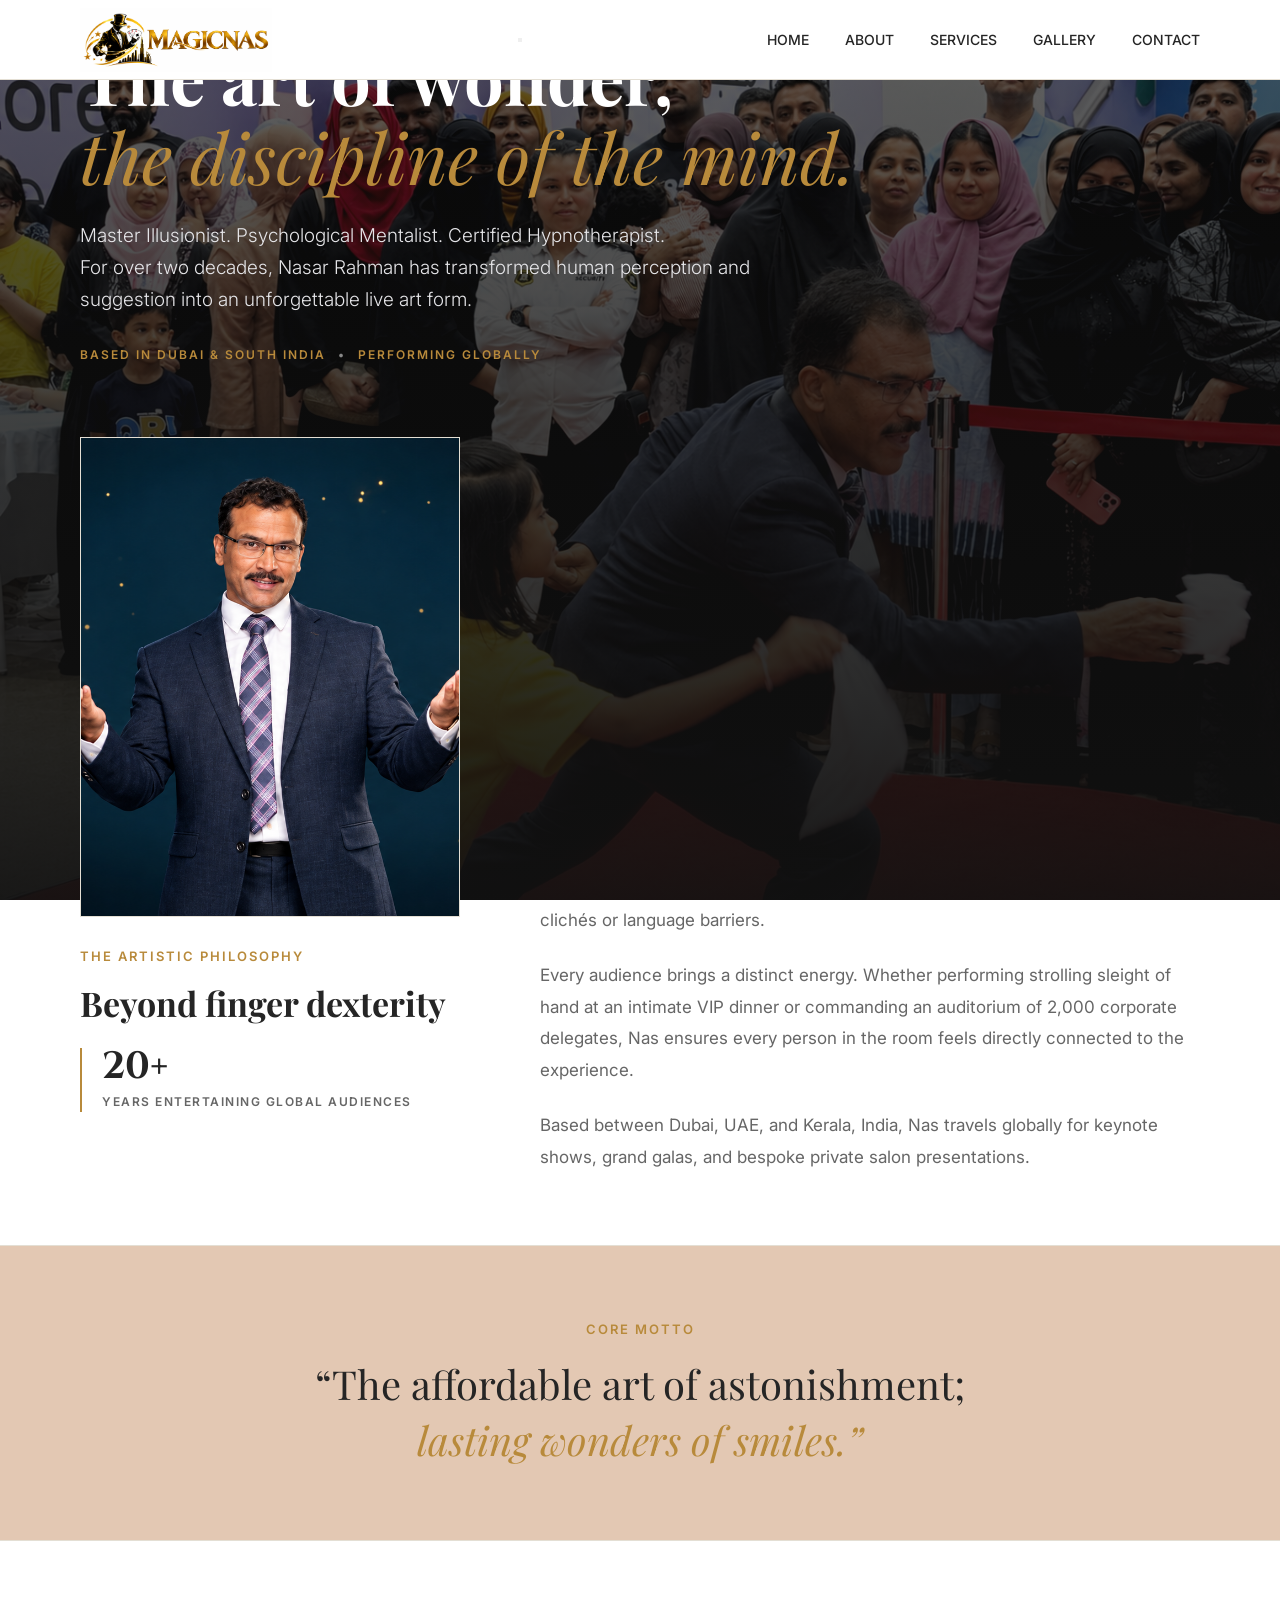
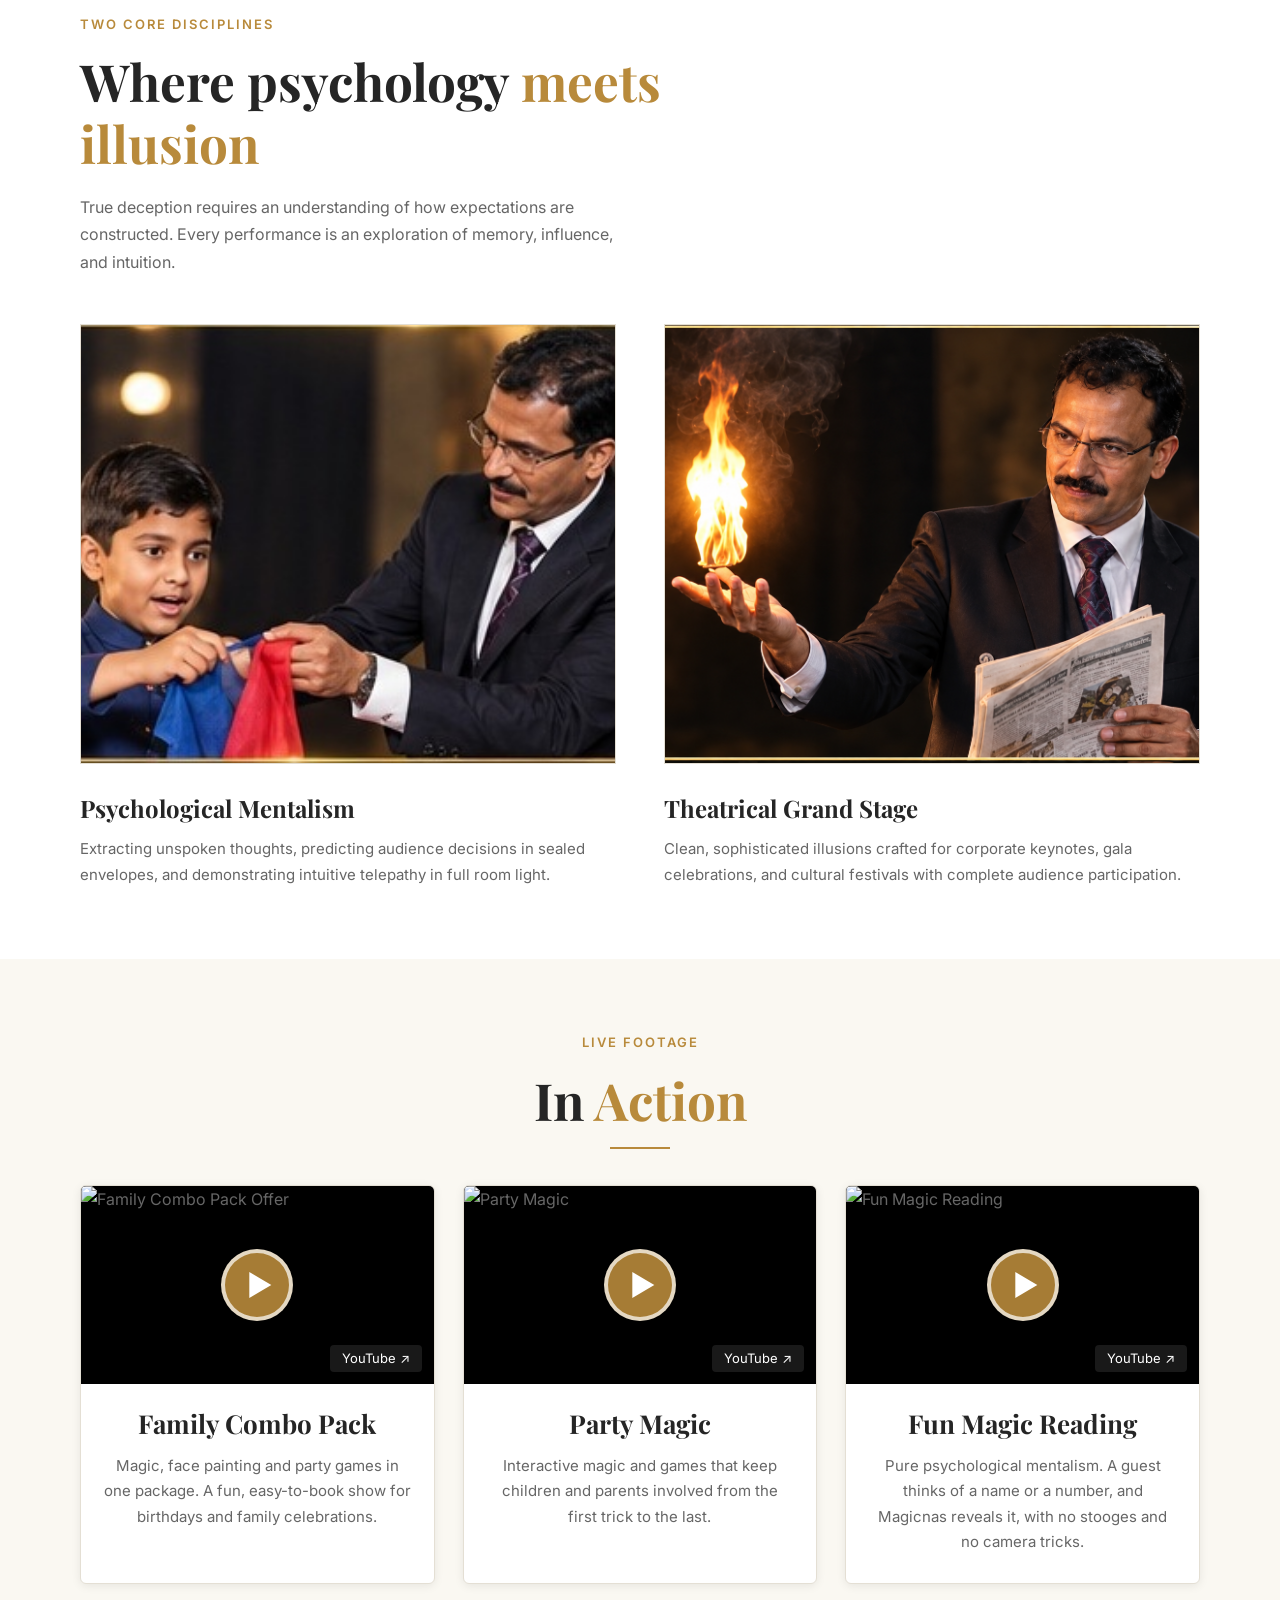
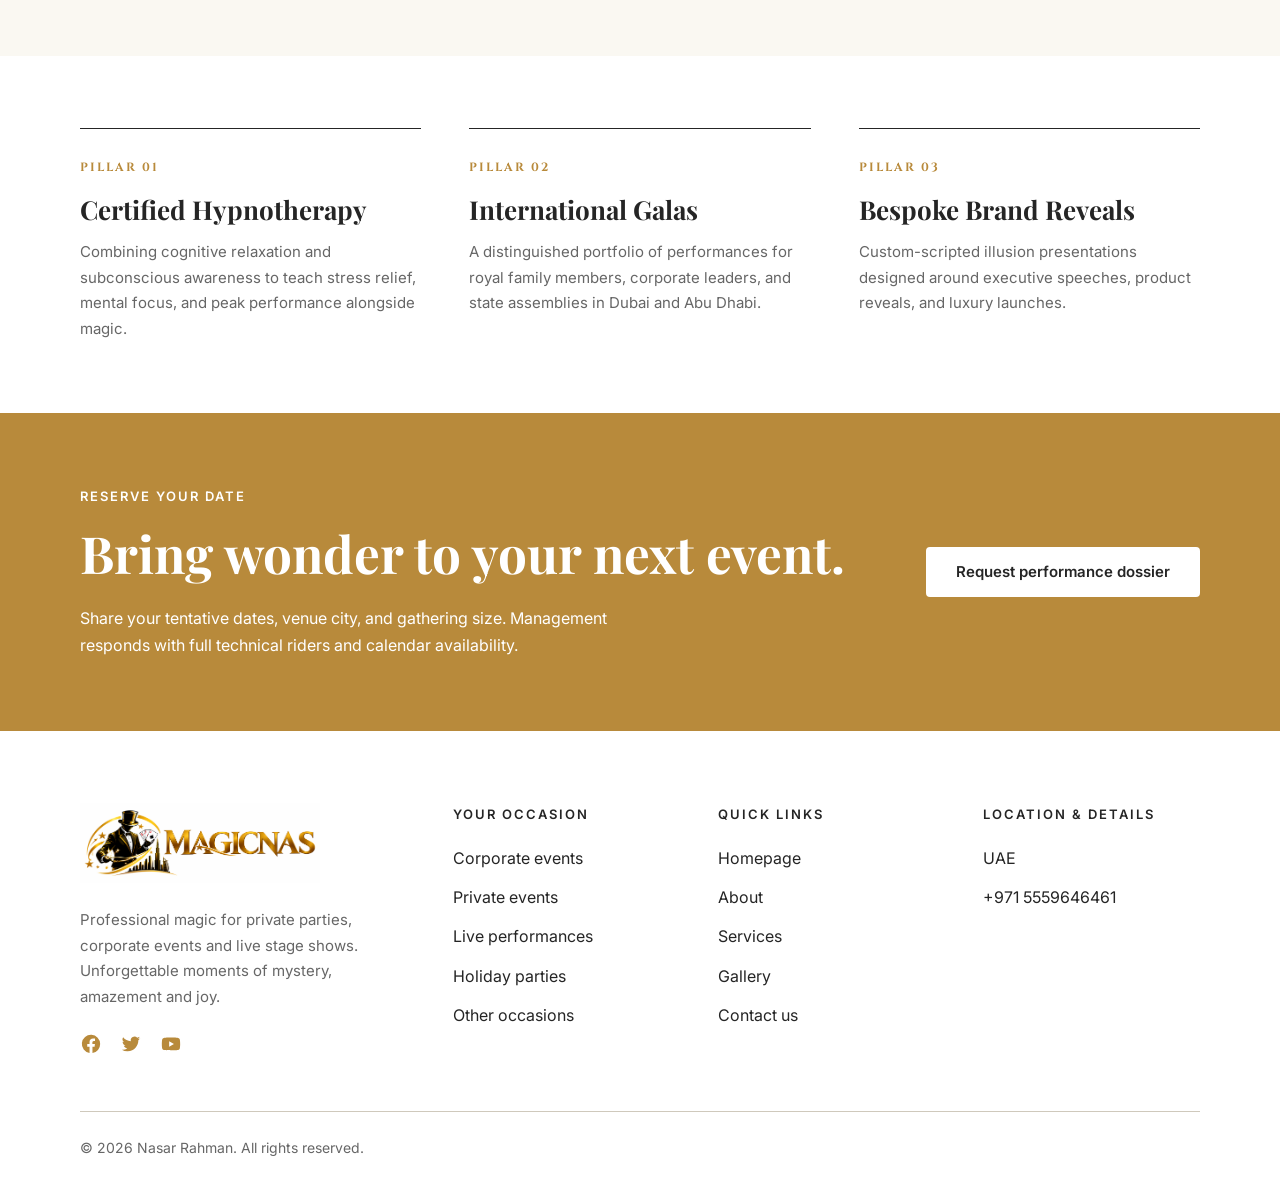
==== commit a878fe31: "Update print statement from 'Hello' to 'Goodbye'" ====
--- a/about.html
+++ b/about.html
@@ -349,352 +349,5 @@
   <script src="js/about.js"></script>
   <script src="js/nav.js"></script>
 </body>
-=======
-<!DOCTYPE html>
-<html lang="en">
-<head>
-  <meta charset="UTF-8">
-  <meta name="viewport" content="width=device-width, initial-scale=1.0">
-  <title>About | Magicnas - Professional Magician in Dubai</title>
-  <link rel="preconnect" href="https://fonts.googleapis.com">
-  <link rel="preconnect" href="https://fonts.gstatic.com" crossorigin>
-  <link href="https://fonts.googleapis.com/css2?family=Cinzel:wght@700&family=Inter:wght@300;400;500;600&family=Playfair+Display:ital,wght@0,600;0,700;1,400&display=swap" rel="stylesheet">
-  <!-- style.css = shared (header, footer, buttons, video cards). about.css = this page only. -->
-  <link rel="stylesheet" href="css/style.css">
-  <link rel="stylesheet" href="css/about.css">
-</head>
-<body>
-
-  <!-- Header (same as the home page) -->
-  <header class="site-header">
-    <nav class="navbar">
-      <a href="index.html" class="logo">
-        <img src="images/magicnas-logo.png" alt="Magicnas - Professional Magician in Dubai">
-      </a>
-      <ul class="nav-links">
-        <li><a href="index.html">Home</a></li>
-        <li><a href="about.html" class="active">About</a></li>
-        <li><a href="services.html">Services</a></li>
-        <li><a href="gallery.html">Gallery</a></li>
-        <li><a href="contact.html">Contact</a></li>
-      </ul>
-    </nav>
-  </header>
-
-  <main>
-
-    <!-- Banner -->
-    <section class="about-hero-banner">
-      <div class="banner-bg">
-        <img src="images/gallery_image_4.png" alt="Magicnas performing on stage">
-        <div class="banner-overlay"></div>
-      </div>
-
-      <div class="container">
-        <div class="banner-content">
-          <p class="label">Magicnas &mdash; The Narrative</p>
-          <h1 class="banner-title">
-            The art of wonder,<br><em>the discipline of the mind.</em>
-          </h1>
-          <p class="banner-lead">
-            Master Illusionist. Psychological Mentalist. Certified Hypnotherapist.<br>
-            For over two decades, Nasar Rahman has transformed human perception and
-            suggestion into an unforgettable live art form.
-          </p>
-          <p class="banner-meta">
-            <span>Based in Dubai &amp; South India</span>
-            <span class="meta-dot">&bull;</span>
-            <span>Performing Globally</span>
-          </p>
-        </div>
-      </div>
-    </section>
-
-
-    <!-- Biography -->
-    <section class="section biography">
-      <div class="container split-grid">
-
-        <div class="sticky-lead">
-          <div class="portrait-frame">
-            <img src="images/naslive.png" alt="Nasar Rahman (Magicnas)">
-          </div>
-          <p class="label">The artistic philosophy</p>
-          <h2 class="split-title">Beyond finger dexterity</h2>
-
-          <div class="stat-badge">
-            <div class="stat-num">25+</div>
-            <div class="stat-label">Years entertaining global audiences</div>
-             <div class="stat-num">1000+</div>
-             <div class="stat-label">Shows</div>
-          </div>
-        </div>
-
-        <div class="prose">
-          <p class="lead">
-            What begins as an impossible mystery on stage is rooted in a dedicated study
-            of human behavior, subconscious suggestion, and cognitive focus.
-          </p>
-          <p>
-            Recognized across the United Arab Emirates and internationally as
-            <strong>Magicnas</strong>, Nasar Rahman&rsquo;s craft bridges classic Indian and
-            European sleight of hand with modern psychological mentalism and clinical
-            hypnotherapy. Each performance is designed not merely to fool the eye, but to
-            evoke genuine joy, intellectual engagement, and lasting emotional resonance.
-          </p>
-          <p>
-            His path started with classical prestidigitation in South India before evolving
-            into psychological mentalism and mindfulness entertainment across the Gulf.
-            Having performed before ruling royal dignitaries, armed forces commanders,
-            international luxury brands, and corporate summits across Dubai and Abu Dhabi,
-            Nas has mastered the art of holding multicultural audiences spellbound without
-            theatrical clich&eacute;s or language barriers.
-          </p>
-          <p>
-            Every audience brings a distinct energy. Whether performing strolling sleight of
-            hand at an intimate VIP dinner or commanding an auditorium of 2,000 corporate
-            delegates, Nas ensures every person in the room feels directly connected to the
-            experience.
-          </p>
-          <p>
-            Based between Dubai, UAE, and Kerala, India, Nas travels globally for keynote
-            shows, grand galas, and bespoke private salon presentations.
-          </p>
-        </div>
-
-      </div>
-    </section>
-
-
-    <!-- Motto -->
-    <section class="section statement-break">
-      <div class="container center">
-        <p class="label">Core motto</p>
-        <blockquote class="statement-quote">
-          &ldquo;The affordable art of astonishment;<br>
-          <em>lasting wonders of smiles.&rdquo;</em>
-        </blockquote>
-      </div>
-    </section>
-
-
-    <!-- Two disciplines -->
-    <section class="section">
-      <div class="container">
-
-        <div class="methodology-header">
-          <p class="label">Two core disciplines</p>
-          <h2 class="section-title">Where psychology <span class="gold">meets illusion</span></h2>
-          <p class="text">
-            True deception requires an understanding of how expectations are constructed.
-            Every performance is an exploration of memory, influence, and intuition.
-          </p>
-        </div>
-
-        <div class="methodology-grid">
-
-          <article class="methodology-card">
-            <div class="method-image-frame">
-              <img src="images/gallery_image_9.jpg" alt="Psychological mentalism by Magicnas" loading="lazy">
-            </div>
-            <h3>Psychological Mentalism</h3>
-            <p>
-              Extracting unspoken thoughts, predicting audience decisions in sealed
-              envelopes, and demonstrating intuitive telepathy in full room light.
-            </p>
-          </article>
-
-          <article class="methodology-card">
-            <div class="method-image-frame">
-              <img src="images/gallery_image_6.png" alt="Magicnas grand stage illusion" loading="lazy">
-            </div>
-            <h3>Theatrical Grand Stage</h3>
-            <p>
-              Clean, sophisticated illusions crafted for corporate keynotes, gala
-              celebrations, and cultural festivals with complete audience participation.
-            </p>
-          </article>
-
-        </div>
-      </div>
-    </section>
-
-
-    <!-- Videos (same cards as the home page) -->
-    <section class="section bg-ivory" id="videos">
-      <div class="container">
-
-        <div class="video-head">
-          <p class="label">Live footage</p>
-          <h2 class="section-title">In <span class="gold">Action</span></h2>
-          <span class="line"></span>
-        </div>
-
-        <div class="video-grid">
-
-          <article class="video-card">
-            <a class="video-frame" href="#"
-               data-youtube="https://www.youtube.com/watch?v=QmQe4kK_B1U"
-               data-title="Family Combo Pack Offer"></a>
-            <div class="video-body">
-              <h3>Family Combo Pack</h3>
-              <p>
-                Magic, face painting and party games in one package. A fun,
-                easy-to-book show for birthdays and family celebrations.
-              </p>
-            </div>
-          </article>
-
-          <article class="video-card">
-            <a class="video-frame" href="#"
-               data-youtube="https://www.youtube.com/watch?v=IcEIdneywjY"
-               data-title="Party Magic"></a>
-            <div class="video-body">
-              <h3>Party Magic</h3>
-              <p>
-                Interactive magic and games that keep children and parents
-                involved from the first trick to the last.
-              </p>
-            </div>
-          </article>
-
-          <article class="video-card">
-            <a class="video-frame" href="#"
-               data-youtube="https://www.youtube.com/watch?v=HbKrQy8dLfY"
-               data-title="Fun Magic Reading"></a>
-            <div class="video-body">
-              <h3>Fun Magic Reading</h3>
-              <p>
-                Pure psychological mentalism. A guest thinks of a name or a number,
-                and Magicnas reveals it, with no stooges and no camera tricks.
-              </p>
-            </div>
-          </article>
-
-        </div>
-      </div>
-    </section>
-
-
-    <!-- Three pillars -->
-    <section class="section">
-      <div class="container">
-        <div class="triptych-grid">
-
-          <div class="triptych-item">
-            <p class="triptych-num">Pillar 01</p>
-            <h3>Certified Hypnotherapy</h3>
-            <p>
-              Combining cognitive relaxation and subconscious awareness to teach stress
-              relief, mental focus, and peak performance alongside magic.
-            </p>
-          </div>
-
-          <div class="triptych-item">
-            <p class="triptych-num">Pillar 02</p>
-            <h3>International Galas</h3>
-            <p>
-              A distinguished portfolio of performances for royal family members,
-              corporate leaders, and state assemblies in Dubai and Abu Dhabi.
-            </p>
-          </div>
-
-          <div class="triptych-item">
-            <p class="triptych-num">Pillar 03</p>
-            <h3>Bespoke Brand Reveals</h3>
-            <p>
-              Custom-scripted illusion presentations designed around executive speeches,
-              product reveals, and luxury launches.
-            </p>
-          </div>
-
-        </div>
-      </div>
-    </section>
-
-
-    <!-- Contact -->
-    <section class="section cta" id="contact">
-      <div class="container cta-inner">
-        <div>
-          <p class="label">Reserve your date</p>
-          <h2 class="section-title">Bring wonder to your next event.</h2>
-          <p class="text">
-            Share your tentative dates, venue city, and gathering size. Management
-            responds with full technical riders and calendar availability.
-          </p>
-        </div>
-        <a href="mailto:hello@yourwebsite.com" class="btn btn-white">Request performance dossier</a>
-      </div>
-    </section>
-
-  </main>
-
-
-  <!-- Footer (same as the home page) -->
-  <footer class="footer">
-    <div class="container">
-
-      <div class="footer-grid">
-
-        <div>
-          <a href="index.html" class="logo">
-            <img src="images/magicnas-logo.png" alt="Magicnas - Professional Magician in Dubai">
-          </a>
-          <p class="text">
-            Professional magic for private parties, corporate events and live
-            stage shows. Unforgettable moments of mystery, amazement and joy.
-          </p>
-          <div class="social">
-            <a href="#" aria-label="Facebook">
-              <svg viewBox="0 0 24 24"><path fill="currentColor" d="M22 12a10 10 0 1 0-11.6 9.9v-7H7.9V12h2.5V9.8c0-2.5 1.5-3.9 3.8-3.9 1.1 0 2.2.2 2.2.2v2.5h-1.3c-1.2 0-1.6.8-1.6 1.6V12h2.8l-.4 2.9h-2.3v7A10 10 0 0 0 22 12z"/></svg>
-            </a>
-            <a href="#" aria-label="Twitter">
-              <svg viewBox="0 0 24 24"><path fill="currentColor" d="M22 5.9c-.7.3-1.5.5-2.4.6.9-.5 1.5-1.3 1.8-2.3-.8.5-1.7.8-2.6 1a4.1 4.1 0 0 0-7 3.7A11.6 11.6 0 0 1 3.4 4.6a4.1 4.1 0 0 0 1.3 5.5c-.7 0-1.3-.2-1.9-.5 0 2 1.4 3.7 3.3 4.1-.6.2-1.2.2-1.9.1.5 1.6 2 2.8 3.8 2.8A8.3 8.3 0 0 1 2 18.3 11.6 11.6 0 0 0 8.3 20c7.5 0 11.7-6.3 11.7-11.7v-.5c.8-.6 1.5-1.3 2-2z"/></svg>
-            </a>
-            <a href="#" aria-label="YouTube">
-              <svg viewBox="0 0 24 24"><path fill="currentColor" d="M21.6 7.2a2.5 2.5 0 0 0-1.8-1.8C18.2 5 12 5 12 5s-6.2 0-7.8.4A2.5 2.5 0 0 0 2.4 7.2C2 8.8 2 12 2 12s0 3.2.4 4.8a2.5 2.5 0 0 0 1.8 1.8C5.8 19 12 19 12 19s6.2 0 7.8-.4a2.5 2.5 0 0 0 1.8-1.8c.4-1.6.4-4.8.4-4.8s0-3.2-.4-4.8zM10 15V9l5.2 3L10 15z"/></svg>
-            </a>
-          </div>
-        </div>
-
-        <div>
-          <h3>Your occasion</h3>
-          <ul>
-            <li><a href="index.html#services">Corporate events</a></li>
-            <li><a href="index.html#services">Private events</a></li>
-            <li><a href="index.html#services">Live performances</a></li>
-            <li><a href="index.html#services">Holiday parties</a></li>
-            <li><a href="index.html#services">Other occasions</a></li>
-          </ul>
-        </div>
-
-        <div>
-          <h3>Quick links</h3>
-          <ul>
-            <li><a href="index.html">Homepage</a></li>
-            <li><a href="about.html">About</a></li>
-            <li><a href="services.html">Services</a></li>
-            <li><a href="gallery.html">Gallery</a></li>
-            <li><a href="contact.html">Contact us</a></li>
-          </ul>
-        </div>
-
-        <div>
-          <h3>Location &amp; details</h3>
-          <ul>
-            <li>UAE</li>
-            <li><a href="tel:+9715559646461">+971 5559646461</a></li>
-          </ul>
-        </div>
-
-      </div>
-
-      <p class="copyright">&copy; 2026 Nasar Rahman. All rights reserved.</p>
-    </div>
-  </footer>
-
-  <script src="js/about.js"></script>
-</body>
-
-</html>+
+</html>
--- a/css/style.css
+++ b/css/style.css
@@ -1,4 +1,3 @@
-<<<<<<< HEAD
 /* ==========================================================
    Magicnas
    Colors: white, ivory, gold, charcoal
@@ -180,30 +179,29 @@
    ========================================================== */
 .hero {
   position: relative;
+  height: clamp(620px, 100vh, 860px);
   padding-top: var(--nav-height);
   overflow: hidden;
-}
-
+  background: var(--ivory);
+}
+
+/* Image sits in its own left column (62% of the width) so it can
+   never run under the text. Its right edge fades into the ivory. */
 .hero-bg {
-  width: 100%;
-  height: auto;
-}
-
-/* light panel so the text is readable over the photo */
-.hero::before {
-  content: "";
   position: absolute;
   top: var(--nav-height);
-  right: 0;
-  bottom: 0;
-  width: 52%;
-  z-index: 3;
-  background: linear-gradient(to left, rgba(250, 248, 242, 0.95) 70%, rgba(250, 248, 242, 0));
-}
-
-.site-header {
-  position: relative;
-  height: var(--nav-height);
+  left: 0;
+  width: 62%;
+  height: calc(100% - var(--nav-height));
+  object-fit: cover;
+  object-position: 35% center;
+  -webkit-mask-image: linear-gradient(to right, #000 85%, transparent);
+  mask-image: linear-gradient(to right, #000 85%, transparent);
+}
+
+/* no overlay panel needed any more */
+.hero::before {
+  display: none;
 }
 
 .navbar {
@@ -252,15 +250,12 @@
   color: var(--gold);
 }
 
-.nav-toggle {
-  display: none;
-}
-
+/* FIXED: text column starts at 64% (was 60%) to clear the wand/shoulder */
 .hero-text {
   position: absolute;
   top: var(--nav-height);
   bottom: 0;
-  left: 60%;
+  left: 58%;
   right: 4%;
   z-index: 4;
   display: flex;
@@ -269,16 +264,125 @@
   align-items: flex-start;
 }
 
+/* FIXED: slightly smaller heading for the narrower column */
 .hero-text h1 {
   margin-bottom: 20px;
   font-family: "Playfair Display", Georgia, serif;
-  font-size: clamp(34px, 3.3vw, 62px);
+  font-size: clamp(30px, 2.8vw, 54px);
   font-weight: 700;
   line-height: 1.15;
   color: var(--text-main);
 }
 
-
+.hero-text .text {
+  font-size: 15px;
+}
+
+
+
+/* ==========================================================
+   Magic categories (rabbit logo + 2 rows)
+   ========================================================== */
+.magic-categories {
+  width: 100%;
+  background: #ffffff;
+}
+
+/* Rabbit logo, centered */
+.category-logo {
+  display: flex;
+  justify-content: center;
+  align-items: center;
+  padding: 28px 0 24px;
+  background: #ffffff;
+}
+
+.category-logo img {
+  display: block;
+  height: 100px;
+  width: auto;
+}
+
+.category-row h3 a {
+  color: inherit;
+  text-decoration: none;
+  transition: color 0.2s;
+}
+
+.category-row h3 a:hover {
+  color: var(--gold);
+}
+/* Rows: full width, left aligned, one line */
+.category-row {
+  display: flex;
+  flex-wrap: nowrap;
+  justify-content: center;   /* was flex-start */
+  align-items: center;
+  gap: 2vw;
+  padding: 18px 4.2vw;
+  white-space: nowrap;
+  background: #ffffff;
+}
+
+.category-row.second-row {
+  background: #f7f7f7;
+}
+
+.category-row h3 {
+  margin: 0;
+  font-family: "Inter", system-ui, sans-serif;
+  font-size: clamp(12px, 1.08vw, 17px);
+  font-weight: 500;
+  line-height: 1.4;
+  letter-spacing: 0.2px;
+  text-transform: uppercase;
+  text-align: center;        /* was left */
+  color: #111;
+}
+/* first item in each row is slightly softer, like the reference */
+.category-row h3:first-child {
+  color: #3a3a3a;
+}
+
+/* Tablet */
+@media (max-width: 1000px) {
+  .category-logo img {
+    height: 80px;
+  }
+
+  .category-row {
+    justify-content: center;
+    flex-wrap: wrap;
+    gap: 8px 24px;
+    padding: 16px 40px;
+    white-space: normal;
+  }
+}
+
+
+/* Mobile */
+@media (max-width: 768px) {
+  .category-row {
+    flex-direction: column;
+    align-items: center;     /* was flex-start */
+    gap: 8px;
+    padding: 16px 20px;
+  }
+
+  .category-row h3 {
+    text-align: center;
+  }
+}
+
+  .category-logo {
+    padding: 20px 0 16px;
+  }
+
+  .category-logo img {
+    height: 64px;
+  }
+
+ 
 /* ==========================================================
    Selected moments
    ========================================================== */
@@ -383,8 +487,6 @@
   position: relative;
   flex: 1;
   min-width: 0;
-  width: 100%;
-  padding: 0;
   overflow: hidden;
   text-align: left;
   color: var(--white);
@@ -396,7 +498,7 @@
 
 .occasion.is-active {
   flex: 5;
-  cursor: pointer;
+  cursor: default;
 }
 
 .occasion img {
@@ -452,34 +554,6 @@
 
 .occasion.is-active .occasion-desc {
   display: block;
-}
-
-.occasion-toggle-icon {
-  display: none;
-}
-
-.occasion-btn {
-  display: inline-flex;
-  align-items: center;
-  gap: 8px;
-  margin-top: 16px;
-  padding: 8px 18px;
-  border-radius: 999px;
-  background: var(--gold);
-  color: #1a1a1a;
-  font-family: "Inter", sans-serif;
-  font-size: 13px;
-  font-weight: 600;
-  letter-spacing: 0.5px;
-  text-transform: uppercase;
-  transition: transform 0.2s ease, background 0.2s ease;
-  box-shadow: 0 4px 12px rgba(0, 0, 0, 0.25);
-  cursor: pointer;
-}
-
-.occasion-btn:hover {
-  background: #dfb574;
-  transform: translateX(3px);
 }
 
 
@@ -883,6 +957,31 @@
     gap: 48px;
   }
 
+  /* hero stacks: image on top, text below */
+  .hero {
+    height: auto;
+    padding-top: var(--nav-height);
+  }
+
+  .hero-bg {
+    position: static;
+    width: 100%;
+    height: 420px;
+    -webkit-mask-image: none;
+    mask-image: none;
+    object-position: 35% bottom;
+  }
+
+  .hero-text {
+    position: static;
+    padding: 32px 40px 40px;
+    background: var(--ivory);
+  }
+
+  .hero-text .text {
+    max-width: none;
+  }
+
   .services-head {
     flex-direction: column;
     align-items: flex-start;
@@ -892,80 +991,36 @@
   .occasion-list {
     flex-direction: column;
     height: auto;
-    gap: 12px;
   }
 
   .occasion {
     flex: none;
-    width: 100%;
-    height: 72px;
-    min-height: 72px;
-    border-radius: 12px;
-    transition: height 0.4s cubic-bezier(0.4, 0, 0.2, 1);
+    height: 64px;
+    transition: height 0.4s ease;
   }
 
   .occasion.is-active {
-    height: 320px;
-    min-height: 320px;
-  }
-
-  .occasion-btn {
-    display: none !important;
+    height: 380px;
   }
 
   .occasion-name,
   .occasion.is-active .occasion-name {
-    top: 20px;
+    top: 16px;
     left: 20px;
-    right: 60px;
     transform: none;
     font-size: 22px;
     writing-mode: horizontal-tb;
-    white-space: normal;
   }
 
   .occasion.is-active .occasion-name {
-    font-size: 26px;
+    font-size: 28px;
   }
 
   .occasion-desc {
     left: 20px;
     right: 20px;
     bottom: 22px;
-    max-width: none;
-    font-size: 14px;
-    line-height: 1.5;
-  }
-
-  .occasion-toggle-icon {
-    display: flex;
-    align-items: center;
-    justify-content: center;
-    position: absolute;
-    top: 19px;
-    right: 20px;
-    z-index: 3;
-    width: 34px;
-    height: 34px;
-    border-radius: 50%;
-    background: rgba(255, 255, 255, 0.15);
-    transition: transform 0.3s ease, background 0.3s ease;
-  }
-
-  .occasion-toggle-icon::before {
-    content: "";
-    width: 8px;
-    height: 8px;
-    border-right: 2px solid #ffffff;
-    border-bottom: 2px solid #ffffff;
-    transform: rotate(45deg);
-    transition: transform 0.3s ease;
-    margin-top: -3px;
-  }
-
-  .occasion.is-active .occasion-toggle-icon {
-    background: rgba(200, 157, 92, 0.45);
-    transform: rotate(180deg);
+    font-size: 15px;
   }
 
   .about {
@@ -1017,12 +1072,6 @@
 
   .navbar {
     padding: 0 20px;
-    height: var(--nav-height);
-    position: fixed;
-    top: 0;
-    left: 0;
-    right: 0;
-    z-index: 1000;
   }
 
   .logo {
@@ -1037,113 +1086,12 @@
     height: 64px;
   }
 
-  /* Hamburger Toggle Button */
-  .nav-toggle {
-    display: flex;
-    flex-direction: column;
-    justify-content: center;
-    align-items: center;
-    width: 44px;
-    height: 44px;
-    padding: 0;
-    background: transparent;
-    border: none;
-    cursor: pointer;
-    z-index: 1002;
-    gap: 5px;
-    border-radius: 8px;
-    transition: background-color 0.2s ease;
-  }
-
-  .nav-toggle:hover,
-  .nav-toggle:focus-visible {
-    background: rgba(200, 157, 92, 0.12);
-    outline: none;
-  }
-
-  .nav-toggle span {
-    display: block;
-    width: 24px;
-    height: 2px;
-    background: var(--text-main);
-    border-radius: 2px;
-    transition: transform 0.3s ease, opacity 0.3s ease, background-color 0.3s ease;
-    transform-origin: center;
-  }
-
-  .nav-toggle.is-active span:nth-child(1) {
-    transform: translateY(7px) rotate(45deg);
-    background: var(--gold);
-  }
-
-  .nav-toggle.is-active span:nth-child(2) {
-    opacity: 0;
-    transform: scaleX(0);
-  }
-
-  .nav-toggle.is-active span:nth-child(3) {
-    transform: translateY(-7px) rotate(-45deg);
-    background: var(--gold);
-  }
-
-  /* Mobile Navigation Dropdown */
   .nav-links {
-    position: fixed;
-    top: var(--nav-height);
-    left: 0;
-    right: 0;
-    height: calc(100vh - var(--nav-height));
-    height: calc(100dvh - var(--nav-height));
-    background: #ffffff;
-    flex-direction: column;
-    justify-content: flex-start;
-    align-items: center;
-    gap: 0;
-    padding: 12px 24px 24px;
-    box-shadow: 0 20px 40px rgba(0, 0, 0, 0.12);
-    border-top: 1px solid var(--border);
-    z-index: 999;
-    opacity: 0;
-    visibility: hidden;
-    transform: translateY(-8px);
-    transition: opacity 0.25s ease, transform 0.25s ease, visibility 0.25s ease;
-    overflow-y: auto;
-  }
-
-  .nav-links.is-open {
-    opacity: 1;
-    visibility: visible;
-    transform: translateY(0);
-  }
-
-  .nav-links li {
-    width: 100%;
-    max-width: 320px;
-    text-align: center;
-    border-bottom: 1px solid rgba(0, 0, 0, 0.06);
-  }
-
-  .nav-links li:last-child {
-    border-bottom: none;
+    gap: 14px;
   }
 
   .nav-links a {
-    display: block;
-    padding: 15px 0;
-    font-size: 16px;
-    font-weight: 600;
-    letter-spacing: 1.5px;
-    color: var(--text-main);
-    transition: color 0.2s ease;
-  }
-
-  .nav-links a:hover,
-  .nav-links a.active {
-    color: var(--gold);
-  }
-
-  body.nav-menu-open {
-    overflow: hidden;
+    font-size: 12px;
   }
 
   .center .section-title,
@@ -1151,14 +1099,9 @@
     margin-bottom: 24px;
   }
 
-  .hero::before {
-    display: none;
-  }
-
   .hero-bg {
     height: 320px;
-    object-fit: cover;
-    object-position: 20% bottom;
+    object-position: 35% bottom;
   }
 
   .hero-text {
@@ -1362,1529 +1305,72 @@
   opacity: 0.9;
 }
 
-/* Tablet & Mobile Popup */
+/* Tablet */
 @media (max-width: 768px) {
   .service-popup {
-    padding: 14px;
+    padding: 16px;
   }
 
   .service-popup-box {
-    display: flex;
-    flex-direction: column;
+    display: block;
     width: 100%;
-    max-height: 90vh;
-    max-height: 90dvh;
+    max-height: 92vh;
     border-radius: 16px;
-    overflow: hidden;
   }
 
   .service-popup-image-wrap {
-    height: 180px;
-    min-height: 180px;
-    flex: 0 0 180px;
+    height: 220px;
+    min-height: 220px;
   }
 
   .service-popup-image-wrap img {
-    width: 100%;
-    height: 100%;
-    min-height: 180px;
-    object-fit: cover;
+    height: 220px;
+    min-height: 220px;
   }
 
   .service-popup-body {
-    padding: 24px 20px 24px;
-    flex: 1 1 auto;
-    max-height: none;
-    overflow-y: auto;
-    -webkit-overflow-scrolling: touch;
+    padding: 36px 24px 28px;
+    max-height: calc(92vh - 220px);
   }
 
   .service-popup-close {
-    top: 12px;
-    right: 12px;
-    width: 40px;
-    height: 40px;
-    background: rgba(255, 255, 255, 0.95);
-    box-shadow: 0 2px 8px rgba(0, 0, 0, 0.2);
-    z-index: 10;
+    top: 10px;
+    right: 10px;
+    background: rgba(255, 255, 255, 0.92);
   }
 
   .service-popup-body h3 {
-    font-size: 24px;
-    margin-bottom: 12px;
-  }
-
-  .service-popup-body p {
-    font-size: 14px;
-    line-height: 1.6;
-    margin-bottom: 18px;
-  }
-
-  .service-popup-features {
-    gap: 8px;
-    margin-bottom: 22px;
-  }
-
-  .service-popup-whatsapp {
-    width: 100%;
-    min-height: 48px;
+    font-size: 30px;
   }
 }
 
 /* Small mobile */
 @media (max-width: 480px) {
   .service-popup {
-    padding: 8px;
+    padding: 10px;
   }
 
   .service-popup-box {
     max-height: 94vh;
-    max-height: 94dvh;
-    border-radius: 14px;
   }
 
   .service-popup-image-wrap,
   .service-popup-image-wrap img {
-    height: 150px;
-    min-height: 150px;
-    flex: 0 0 150px;
+    height: 180px;
+    min-height: 180px;
   }
 
   .service-popup-body {
-    padding: 20px 16px 20px;
-  }
-
-  .service-popup-body h3 {
-    font-size: 21px;
-    line-height: 1.2;
+    padding: 30px 20px 24px;
+    max-height: calc(94vh - 180px);
   }
 
   .service-popup-body p {
-    font-size: 13px;
-    line-height: 1.6;
-    margin-bottom: 16px;
-  }
-
-  .service-popup-feature {
-    font-size: 13px;
-  }
-
-  .occasion {
-    height: 64px;
-    min-height: 64px;
-  }
-
-  .occasion.is-active {
-    height: 290px;
-    min-height: 290px;
-  }
-
-  .occasion-name,
-  .occasion.is-active .occasion-name {
-    top: 18px;
-    left: 16px;
-    right: 56px;
-    font-size: 18px;
-  }
-
-  .occasion.is-active .occasion-name {
-    font-size: 22px;
-  }
-
-  .occasion-desc {
-    left: 16px;
-    right: 16px;
-    bottom: 18px;
-    font-size: 13px;
-  }
-
-  .occasion-toggle-icon {
-    top: 15px;
-    right: 16px;
-  }
-=======
-/* ==========================================================
-   Magicnas
-   Colors: white, ivory, gold, charcoal
-   Fonts: Playfair Display (headings), Inter (text)
-   ========================================================== */
-
-:root {
-  --white: #ffffff;
-  --ivory: #faf8f2;
-  --soft-gold: #f8f0de;
-  --sand: #e9e5dc;
-
-  --gold: #b88a3b;
-  --gold-dark: #96702e;
-
-  --text-main: #252525;
-  --text-body: #666666;
-  --border: #e4dfd4;
-
-  --container: 1200px;
-  --nav-height: 80px;
-  --section-space: 72px;
-}
-
-/* ---------- Reset ---------- */
-* {
-  margin: 0;
-  padding: 0;
-  box-sizing: border-box;
-}
-
-html {
-  scroll-behavior: smooth;
-}
-
-body {
-  font-family: "Inter", system-ui, sans-serif;
-  font-size: 16px;
-  line-height: 1.7;
-  color: var(--text-body);
-  background: var(--white);
-}
-
-img {
-  display: block;
-  max-width: 100%;
-}
-
-a {
-  color: inherit;
-  text-decoration: none;
-}
-
-ul {
-  list-style: none;
-}
-
-button {
-  font: inherit;
-}
-
-/* ---------- Layout ---------- */
-.container {
-  max-width: var(--container);
-  margin: 0 auto;
-  padding: 0 40px;
-}
-
-.section {
-  padding: var(--section-space) 0;
-}
-
-.bg-ivory {
-  background: var(--ivory);
-}
-
-.center {
-  text-align: center;
-}
-
-.two-col {
-  display: grid;
-  grid-template-columns: 1fr 1fr;
-  gap: 80px;
-  align-items: center;
-}
-
-/* ---------- Text ---------- */
-.gold {
-  color: var(--gold);
-}
-
-.label {
-  margin-bottom: 16px;
-  font-size: 13px;
-  font-weight: 600;
-  letter-spacing: 2px;
-  text-transform: uppercase;
-  color: var(--gold);
-}
-
-.section-title {
-  margin-bottom: 20px;
-  font-family: "Playfair Display", Georgia, serif;
-  font-size: clamp(32px, 4vw, 52px);
-  font-weight: 700;
-  line-height: 1.2;
-  color: var(--text-main);
-}
-
-.center .section-title,
-.section-title.center {
-  margin-bottom: 36px;
-}
-
-.text {
-  max-width: 560px;
-}
-
-.text + .text {
-  margin-top: 16px;
-}
-
-/* ---------- Buttons ---------- */
-.buttons {
-  display: flex;
-  flex-wrap: wrap;
-  gap: 14px;
-  margin-top: 32px;
-}
-
-.btn {
-  display: inline-block;
-  padding: 14px 28px;
-  font-size: 15px;
-  font-weight: 600;
-  line-height: 1.2;
-  text-align: center;
-  border: 2px solid var(--gold);
-  border-radius: 4px;
-  cursor: pointer;
-  transition: background 0.2s, color 0.2s, border-color 0.2s;
-}
-
-.btn-gold {
-  color: var(--white);
-  background: var(--gold);
-}
-
-.btn-gold:hover {
-  background: var(--gold-dark);
-  border-color: var(--gold-dark);
-}
-
-.btn-outline {
-  color: var(--text-main);
-}
-
-.btn-outline:hover {
-  color: var(--white);
-  background: var(--gold);
-}
-
-.btn-white {
-  color: var(--text-main);
-  background: var(--white);
-  border-color: var(--white);
-}
-
-.btn-white:hover {
-  color: var(--white);
-  background: var(--text-main);
-  border-color: var(--text-main);
-}
-
-
-/* ==========================================================
-   Hero + navbar
-   ========================================================== */
-.hero {
-  position: relative;
-  height: clamp(620px, 100vh, 860px);
-  padding-top: var(--nav-height);
-  overflow: hidden;
-  background: var(--ivory);
-}
-
-/* Image sits in its own left column (62% of the width) so it can
-   never run under the text. Its right edge fades into the ivory. */
-.hero-bg {
-  position: absolute;
-  top: var(--nav-height);
-  left: 0;
-  width: 62%;
-  height: calc(100% - var(--nav-height));
-  object-fit: cover;
-  object-position: 35% center;
-  -webkit-mask-image: linear-gradient(to right, #000 85%, transparent);
-  mask-image: linear-gradient(to right, #000 85%, transparent);
-}
-
-/* no overlay panel needed any more */
-.hero::before {
-  display: none;
-}
-
-.navbar {
-  position: absolute;
-  top: 0;
-  left: 0;
-  right: 0;
-  z-index: 6;
-  height: var(--nav-height);
-  display: flex;
-  align-items: center;
-  justify-content: space-between;
-  padding: 0 max(40px, calc((100% - var(--container)) / 2 + 40px));
-  background: var(--white);
-  border-bottom: 1px solid var(--border);
-}
-
-.logo {
-  font-family: "Cinzel", serif;
-  font-size: 24px;
-  font-weight: 700;
-  letter-spacing: 1px;
-  color: var(--gold);
-}
-
-.logo img {
-  display: block;
-  height: 64px;
-  width: auto;
-}
-
-.nav-links {
-  display: flex;
-  gap: 36px;
-}
-
-.nav-links a {
-  font-size: 14px;
-  font-weight: 500;
-  text-transform: uppercase;
-  color: var(--text-main);
-  transition: color 0.2s;
-}
-
-.nav-links a:hover {
-  color: var(--gold);
-}
-
-/* FIXED: text column starts at 64% (was 60%) to clear the wand/shoulder */
-.hero-text {
-  position: absolute;
-  top: var(--nav-height);
-  bottom: 0;
-  left: 58%;
-  right: 4%;
-  z-index: 4;
-  display: flex;
-  flex-direction: column;
-  justify-content: center;
-  align-items: flex-start;
-}
-
-/* FIXED: slightly smaller heading for the narrower column */
-.hero-text h1 {
-  margin-bottom: 20px;
-  font-family: "Playfair Display", Georgia, serif;
-  font-size: clamp(30px, 2.8vw, 54px);
-  font-weight: 700;
-  line-height: 1.15;
-  color: var(--text-main);
-}
-
-.hero-text .text {
-  font-size: 15px;
-}
-
-
-/* ==========================================================
-   Magic categories (rabbit logo + 2 rows)
-   ========================================================== */
-.magic-categories {
-  width: 100%;
-  background: #ffffff;
-}
-
-/* Rabbit logo, centered */
-.category-logo {
-  display: flex;
-  justify-content: center;
-  align-items: center;
-  padding: 28px 0 24px;
-  background: #ffffff;
-}
-
-.category-logo img {
-  display: block;
-  height: 100px;
-  width: auto;
-}
-
-/* Rows: full width, left aligned, one line */
-.category-row {
-  display: flex;
-  flex-wrap: nowrap;
-  justify-content: center;   /* was flex-start */
-  align-items: center;
-  gap: 2vw;
-  padding: 18px 4.2vw;
-  white-space: nowrap;
-  background: #ffffff;
-}
-
-.category-row h3 {
-  margin: 0;
-  font-family: "Inter", system-ui, sans-serif;
-  font-size: clamp(12px, 1.08vw, 17px);
-  font-weight: 500;
-  line-height: 1.4;
-  letter-spacing: 0.2px;
-  text-transform: uppercase;
-  text-align: center;        /* was left */
-  color: #111;
-}
-
-.category-row.second-row {
-  background: #f7f7f7;
-}
-
-
-
-/* first item in each row is slightly softer, like the reference */
-.category-row h3:first-child {
-  color: #3a3a3a;
-}
-
-.category-row h3 a {
-  color: inherit;
-  text-decoration: none;
-  transition: color 0.2s;
-}
-
-.category-row h3 a:hover {
-  color: var(--gold);
-}
-/* Tablet */
-@media (max-width: 1000px) {
-  .category-logo img {
-    height: 80px;
-  }
-
-  
-  .category-row h3 {
-    font-size: 15px;
-  }
-}
-
-
-@media (max-width: 1000px) {
-  .category-row {
-    justify-content: center;
-    flex-wrap: wrap;
-    gap: 8px 24px;
-    padding: 16px 40px;
-    white-space: normal;
-  }
-}
-
-/* Mobile */
-@media (max-width: 768px) {
-  
-   .category-logo {
-    padding: 20px 0 16px;
-  }
-
-  .category-logo img {
-    height: 64px;
-  }
-
-  .category-row {
-    flex-direction: column;
-    align-items: center;     /* was flex-start */
-    gap: 8px;
-    padding: 16px 20px;
-  }
-
-  .category-row h3 {
-    text-align: center;
-  }
-}
-/* ==========================================================
-   Selected moments
-   ========================================================== */
-.moments-img {
-  width: 100%;
-  aspect-ratio: 4 / 3.4;
-  object-fit: cover;
-}
-
-.moments-bar {
-  display: flex;
-  align-items: center;
-  justify-content: space-between;
-  gap: 20px;
-  margin-top: 14px;
-  font-size: 14px;
-}
-
-.moments-nav {
-  display: flex;
-  align-items: center;
-  gap: 12px;
-  color: var(--text-main);
-}
-
-.moments-nav button {
-  width: 34px;
-  height: 34px;
-  font-size: 22px;
-  line-height: 1;
-  color: var(--text-main);
-  background: var(--white);
-  border: 1px solid var(--border);
-  cursor: pointer;
-  transition: background 0.2s, color 0.2s;
-}
-
-.moments-nav button:hover {
-  color: var(--white);
-  background: var(--gold);
-  border-color: var(--gold);
-}
-
-.quote {
-  margin-top: 28px;
-  padding-left: 24px;
-  border-left: 3px solid var(--gold);
-}
-
-.quote p {
-  font-family: "Playfair Display", Georgia, serif;
-  font-size: 20px;
-  font-style: italic;
-  color: var(--text-main);
-}
-
-.quote cite {
-  display: block;
-  margin-top: 8px;
-  font-size: 13px;
-  font-style: normal;
-}
-
-
-/* ==========================================================
-   The reaction
-   ========================================================== */
-.reaction {
-  padding-top: 10px;
-  padding-bottom: 0;
-}
-
-.reaction-img {
-  width: 100%;
-  height: 600px;
-  object-fit: cover;
-}
-
-
-/* ==========================================================
-   Services
-   ========================================================== */
-.services-head {
-  display: flex;
-  align-items: flex-end;
-  justify-content: space-between;
-  gap: 40px;
-  margin-bottom: 48px;
-}
-
-.services-head .section-title {
-  margin-bottom: 0;
-}
-
-.occasion-list {
-  display: flex;
-  gap: 10px;
-  height: 560px;
-}
-
-.occasion {
-  position: relative;
-  flex: 1;
-  min-width: 0;
-  overflow: hidden;
-  text-align: left;
-  color: var(--white);
-  background: #333;
-  border: 0;
-  cursor: pointer;
-  transition: flex 0.4s ease;
-}
-
-.occasion.is-active {
-  flex: 5;
-  cursor: default;
-}
-
-.occasion img {
-  position: absolute;
-  inset: 0;
-  width: 100%;
-  height: 100%;
-  object-fit: cover;
-}
-
-/* dark layer so the white text is readable on any photo */
-.occasion::before {
-  content: "";
-  position: absolute;
-  inset: 0;
-  z-index: 1;
-  background: rgba(0, 0, 0, 0.55);
-}
-
-.occasion.is-active::before {
-  background: rgba(0, 0, 0, 0.4);
-}
-
-.occasion span {
-  position: absolute;
-  z-index: 2;
-}
-
-.occasion-name {
-  top: 28px;
-  left: 50%;
-  transform: translateX(-50%);
-  font-family: "Playfair Display", Georgia, serif;
-  font-size: 24px;
-  font-weight: 700;
-  white-space: nowrap;
-  writing-mode: vertical-rl;
-}
-
-.occasion.is-active .occasion-name {
-  left: 30px;
-  transform: none;
-  font-size: 36px;
-  writing-mode: horizontal-tb;
-}
-
-.occasion-desc {
-  left: 30px;
-  bottom: 30px;
-  max-width: 520px;
-  display: none;
-}
-
-.occasion.is-active .occasion-desc {
-  display: block;
-}
-
-
-/* ==========================================================
-   About
-   ========================================================== */
-.about {
-  display: grid;
-  grid-template-columns: 1fr 1fr;
-  min-height: 700px;
-}
-
-.about-photo {
-  position: relative;
-}
-
-.about-photo img {
-  position: absolute;
-  inset: 0;
-  width: 100%;
-  height: 100%;
-  object-fit: cover;
-}
-
-.about-copy {
-  display: flex;
-  flex-direction: column;
-  justify-content: center;
-  align-items: flex-start;
-  max-width: 720px;
-  padding: var(--section-space) 6vw;
-}
-
-
-/* ==========================================================
-   Blog
-   ========================================================== */
-.blog-grid {
-  display: grid;
-  grid-template-columns: repeat(3, 1fr);
-  gap: 28px;
-}
-
-.blog-card {
-  overflow: hidden;
-  background: var(--white);
-  border: 2px solid var(--border);
-  border-radius: 8px;
-}
-
-.blog-card a {
-  display: flex;
-  flex-direction: column;
-  height: 100%;
-}
-
-.blog-card img {
-  width: 100%;
-  aspect-ratio: 4 / 3;
-  object-fit: cover;
-}
-
-.blog-body {
-  display: flex;
-  flex-direction: column;
-  flex: 1;
-  padding: 24px;
-  background-color: var(--ivory);
-}
-
-.blog-body h3 {
-  margin-bottom: 10px;
-  font-family: "Playfair Display", Georgia, serif;
-  font-size: 22px;
-  line-height: 1.3;
-  color: var(--text-main);
-}
-
-.blog-body p {
-  flex: 1;
-  font-size: 15px;
-}
-
-.read-more {
-  margin-top: 16px;
-  font-size: 14px;
-  font-weight: 600;
-  color: var(--gold);
-}
-
-.blog-card:hover h3,
-.blog-card:hover .read-more {
-  color: var(--gold-dark);
-}
-
-
-/* ==========================================================
-   Videos
-   ========================================================== */
-.video-head {
-  margin-bottom: 36px;
-  text-align: center;
-}
-
-.video-head .section-title {
-  margin-bottom: 16px;
-}
-
-.video-head .line {
-  display: block;
-  width: 60px;
-  height: 2px;
-  margin: 0 auto;
-  background: var(--gold);
-}
-
-.video-grid {
-  display: grid;
-  grid-template-columns: repeat(3, 1fr);
-  gap: 28px;
-  align-items: stretch;
-}
-
-.video-card {
-  display: flex;
-  flex-direction: column;
-  overflow: hidden;
-  background: var(--white);
-  border: 1px solid var(--border);
-  border-radius: 6px;
-  box-shadow: 0 2px 10px rgba(0, 0, 0, 0.08);
-}
-
-.video-frame {
-  position: relative;
-  display: block;
-  aspect-ratio: 16 / 9;
-  overflow: hidden;
-  background: #000;
-}
-
-.video-frame img {
-  width: 100%;
-  height: 100%;
-  object-fit: cover;
-  transition: transform 0.4s ease;
-}
-
-.video-frame:hover img {
-  transform: scale(1.05);
-}
-
-.video-play {
-  position: absolute;
-  top: 50%;
-  left: 50%;
-  width: 72px;
-  height: 72px;
-  transform: translate(-50%, -50%);
-  background: rgba(184, 138, 59, 0.9);
-  border: 4px solid rgba(255, 255, 255, 0.7);
-  border-radius: 50%;
-  transition: background 0.2s;
-}
-
-.video-play::after {
-  content: "";
-  position: absolute;
-  top: 50%;
-  left: 50%;
-  transform: translate(-35%, -50%);
-  border-left: 22px solid #fff;
-  border-top: 13px solid transparent;
-  border-bottom: 13px solid transparent;
-}
-
-.video-frame:hover .video-play {
-  background: var(--gold-dark);
-}
-
-.video-badge {
-  position: absolute;
-  right: 12px;
-  bottom: 12px;
-  padding: 6px 12px;
-  font-size: 13px;
-  line-height: 1.2;
-  color: #fff;
-  background: rgba(30, 30, 30, 0.85);
-  border-radius: 4px;
-}
-
-.video-body {
-  flex: 1;
-  padding: 24px 22px 28px;
-  text-align: center;
-}
-
-.video-body h3 {
-  margin-bottom: 12px;
-  font-family: "Playfair Display", Georgia, serif;
-  font-size: 26px;
-  line-height: 1.25;
-  color: var(--text-main);
-}
-
-.video-body p {
-  font-size: 15px;
-}
-
-
-/* ==========================================================
-   Testimonial
-   ========================================================== */
-.testimonial {
-  background: #e3c8b3;
-}
-
-.testimonial .label,
-.testimonial cite {
-  color: var(--text-main);
-}
-
-.testimonial blockquote p {
-  max-width: 900px;
-  margin: 0 auto;
-  font-family: "Playfair Display", Georgia, serif;
-  font-size: clamp(26px, 3.6vw, 46px);
-  font-style: italic;
-  line-height: 1.4;
-  color: var(--text-main);
-}
-
-.testimonial cite {
-  display: block;
-  margin-top: 24px;
-  font-size: 13px;
-  font-style: normal;
-  letter-spacing: 2px;
-  text-transform: uppercase;
-}
-
-
-/* ==========================================================
-   FAQ
-   ========================================================== */
-.faq {
-  align-items: start;
-}
-
-.faq-list {
-  border-top: 1px solid var(--border);
-}
-
-.faq-list details {
-  border-bottom: 1px solid var(--border);
-}
-
-.faq-list summary {
-  position: relative;
-  padding: 24px 40px 24px 0;
-  font-size: 18px;
-  font-weight: 500;
-  color: var(--text-main);
-  cursor: pointer;
-  list-style: none;
-}
-
-.faq-list summary::-webkit-details-marker {
-  display: none;
-}
-
-.faq-list summary::after {
-  content: "+";
-  position: absolute;
-  right: 0;
-  top: 50%;
-  transform: translateY(-50%);
-  font-size: 26px;
-  font-weight: 400;
-}
-
-.faq-list details[open] summary::after {
-  content: "\2212";
-}
-
-.faq-list summary:hover {
-  color: var(--gold);
-}
-
-.faq-list details p {
-  max-width: 540px;
-  padding-bottom: 24px;
-}
-
-
-/* ==========================================================
-   Contact
-   ========================================================== */
-.cta {
-  background: var(--gold);
-}
-
-.cta-inner {
-  display: flex;
-  align-items: center;
-  justify-content: space-between;
-  gap: 40px;
-}
-
-.cta .label,
-.cta .section-title,
-.cta .text {
-  color: var(--white);
-}
-
-
-/* ==========================================================
-   Footer
-   ========================================================== */
-.footer {
-  padding-top: var(--section-space);
-  background: white;
-  color: var(--text-main);
-}
-
-.footer-grid {
-  display: grid;
-  grid-template-columns: 1.5fr 1fr 1fr 1fr;
-  gap: 48px;
-  padding-bottom: 48px;
-}
-
-.footer .logo {
-  display: inline-block;
-  margin-bottom: 16px;
-  font-size: 28px;
-}
-
-.footer .logo img {
-  height: 80px;
-}
-
-.footer .text {
-  max-width: 360px;
-  font-size: 15px;
-  color: var(--text-body);
-}
-
-.social {
-  display: flex;
-  gap: 18px;
-  margin-top: 24px;
-}
-
-.social a {
-  color: var(--gold);
-  transition: color 0.2s;
-}
-
-.social a:hover {
-  color: var(--gold-dark);
-}
-
-.social svg {
-  width: 22px;
-  height: 22px;
-}
-
-.footer h3 {
-  margin-bottom: 20px;
-  font-family: "Inter", sans-serif;
-  font-size: 13px;
-  font-weight: 600;
-  letter-spacing: 2px;
-  text-transform: uppercase;
-}
-
-.footer li + li {
-  margin-top: 12px;
-}
-
-.footer li a:hover {
-  color: var(--gold);
-}
-
-.copyright {
-  padding: 24px 0;
-  font-size: 14px;
-  color: var(--text-body);
-  border-top: 1px solid #cfc9bc;
-}
-
-
-/* ==========================================================
-   Tablet
-   ========================================================== */
-@media (max-width: 1000px) {
-  .two-col {
-    grid-template-columns: 1fr;
-    gap: 48px;
-  }
-
-  /* hero stacks: image on top, text below */
-  .hero {
-    height: auto;
-    padding-top: var(--nav-height);
-  }
-
-  .hero-bg {
-    position: static;
-    width: 100%;
-    height: 420px;
-    -webkit-mask-image: none;
-    mask-image: none;
-    object-position: 35% bottom;
-  }
-
-  .hero-text {
-    position: static;
-    padding: 32px 40px 40px;
-    background: var(--ivory);
-  }
-
-  .hero-text .text {
-    max-width: none;
-  }
-
-  .services-head {
-    flex-direction: column;
-    align-items: flex-start;
-    gap: 16px;
-  }
-
-  .occasion-list {
-    flex-direction: column;
-    height: auto;
-  }
-
-  .occasion {
-    flex: none;
-    height: 64px;
-    transition: height 0.4s ease;
-  }
-
-  .occasion.is-active {
-    height: 380px;
-  }
-
-  .occasion-name,
-  .occasion.is-active .occasion-name {
-    top: 16px;
-    left: 20px;
-    transform: none;
-    font-size: 22px;
-    writing-mode: horizontal-tb;
-  }
-
-  .occasion.is-active .occasion-name {
-    font-size: 28px;
-  }
-
-  .occasion-desc {
-    left: 20px;
-    right: 20px;
-    bottom: 22px;
-    font-size: 15px;
-  }
-
-  .about {
-    grid-template-columns: 1fr;
-    min-height: 0;
-  }
-
-  .about-photo {
-    height: 380px;
-  }
-
-  .about-copy {
-    max-width: none;
-    padding: 48px 40px;
-  }
-
-  .blog-grid {
-    grid-template-columns: repeat(2, 1fr);
-  }
-
-  .video-grid {
-    grid-template-columns: 1fr;
-    max-width: 560px;
-    margin: 0 auto;
-  }
-
-  .footer-grid {
-    grid-template-columns: 1fr 1fr;
-  }
-
-  .footer-grid > :first-child {
-    grid-column: 1 / -1;
-  }
-}
-
-
-/* ==========================================================
-   Mobile
-   ========================================================== */
-@media (max-width: 768px) {
-  :root {
-    --nav-height: 64px;
-    --section-space: 48px;
-  }
-
-  .container {
-    padding: 0 20px;
-  }
-
-  .navbar {
-    padding: 0 20px;
-  }
-
-  .logo {
-    font-size: 19px;
-  }
-
-  .logo img {
-    height: 48px;
-  }
-
-  .footer .logo img {
-    height: 64px;
-  }
-
-  .nav-links {
-    gap: 14px;
-  }
-
-  .nav-links a {
-    font-size: 12px;
-  }
-
-  .center .section-title,
-  .section-title.center {
-    margin-bottom: 24px;
-  }
-
-  .hero-bg {
-    height: 320px;
-    object-position: 35% bottom;
-  }
-
-  .hero-text {
-    position: static;
-    padding: 32px 20px 40px;
-    background: var(--ivory);
-  }
-
-  .reaction-img {
-    height: 320px;
-  }
-
-  .about-copy {
-    padding: 48px 20px;
-  }
-
-  .blog-grid {
-    grid-template-columns: 1fr;
-  }
-
-  .video-grid {
-    grid-template-columns: 1fr;
-    gap: 24px;
-  }
-
-  .cta-inner {
-    flex-direction: column;
-    align-items: flex-start;
-    gap: 32px;
-  }
-
-  .footer-grid {
-    gap: 32px;
-  }
-}
-
-/* =========================================================
-   SERVICE DETAILS POPUP
-   Isolated styles - does not modify existing website styles
-   ========================================================= */
-
-.service-popup {
-  position: fixed;
-  inset: 0;
-  z-index: 99999;
-  display: none;
-  align-items: center;
-  justify-content: center;
-  padding: 24px;
-}
-
-.service-popup.is-open {
-  display: flex;
-}
-
-.service-popup-overlay {
-  position: absolute;
-  inset: 0;
-  background: rgba(0, 0, 0, 0.72);
-  backdrop-filter: blur(6px);
-  -webkit-backdrop-filter: blur(6px);
-}
-
-.service-popup-box {
-  position: relative;
-  z-index: 2;
-  width: min(920px, 100%);
-  max-height: 90vh;
-  overflow: hidden;
-  display: grid;
-  grid-template-columns: 42% 58%;
-  background: #ffffff;
-  border-radius: 18px;
-  box-shadow: 0 30px 80px rgba(0, 0, 0, 0.25);
-  animation: servicePopupIn 0.28s ease;
-}
-
-@keyframes servicePopupIn {
-  from {
-    opacity: 0;
-    transform: translateY(18px) scale(0.97);
-  }
-
-  to {
-    opacity: 1;
-    transform: translateY(0) scale(1);
-  }
-}
-
-.service-popup-image-wrap {
-  min-height: 460px;
-  background: #f5f1e8;
-  overflow: hidden;
-}
-
-.service-popup-image-wrap img {
-  width: 100%;
-  height: 100%;
-  min-height: 460px;
-  display: block;
-  object-fit: cover;
-}
-
-.service-popup-body {
-  position: relative;
-  padding: 52px 48px 42px;
-  overflow-y: auto;
-  max-height: 90vh;
-}
-
-.service-popup-close {
-  position: absolute;
-  top: 16px;
-  right: 18px;
-  z-index: 5;
-  width: 42px;
-  height: 42px;
-  border: 0;
-  border-radius: 50%;
-  background: #f5f1e8;
-  color: #252525;
-  font-size: 28px;
-  line-height: 1;
-  cursor: pointer;
-  display: flex;
-  align-items: center;
-  justify-content: center;
-  transition: transform 0.2s ease, background 0.2s ease;
-}
-
-.service-popup-close:hover {
-  transform: rotate(90deg);
-  background: #f0e5cf;
-}
-
-.service-popup-label {
-  display: inline-block;
-  margin-bottom: 10px;
-  color: #b88b45;
-  font-size: 12px;
-  font-weight: 700;
-  letter-spacing: 0.12em;
-  text-transform: uppercase;
-}
-
-.service-popup-body h3 {
-  margin: 0 0 18px;
-  color: #252525;
-  font-size: clamp(28px, 4vw, 42px);
-  line-height: 1.1;
-}
-
-.service-popup-body p {
-  margin: 0 0 24px;
-  color: #555;
-  font-size: 16px;
-  line-height: 1.75;
-}
-
-.service-popup-features {
-  display: flex;
-  flex-direction: column;
-  gap: 10px;
-  margin-bottom: 30px;
-}
-
-.service-popup-feature {
-  display: flex;
-  align-items: flex-start;
-  gap: 10px;
-  color: #333;
-  font-size: 14px;
-  line-height: 1.5;
-}
-
-.service-popup-feature::before {
-  content: "✦";
-  flex: 0 0 auto;
-  color: #d4af72;
-  font-size: 14px;
-  margin-top: 1px;
-}
-
-.service-popup-whatsapp {
-  display: inline-flex;
-  align-items: center;
-  justify-content: center;
-  min-height: 50px;
-  padding: 0 24px;
-  border-radius: 999px;
-  background: #252525;
-  color: #ffffff;
-  text-decoration: none;
-  font-size: 14px;
-  font-weight: 700;
-  transition: transform 0.2s ease, opacity 0.2s ease;
-}
-
-.service-popup-whatsapp:hover {
-  transform: translateY(-2px);
-  opacity: 0.9;
-}
-
-/* Tablet */
-@media (max-width: 768px) {
-  .service-popup {
-    padding: 16px;
-  }
-
-  .service-popup-box {
-    display: block;
-    width: 100%;
-    max-height: 92vh;
-    border-radius: 16px;
-  }
-
-  .service-popup-image-wrap {
-    height: 220px;
-    min-height: 220px;
-  }
-
-  .service-popup-image-wrap img {
-    height: 220px;
-    min-height: 220px;
-  }
-
-  .service-popup-body {
-    padding: 36px 24px 28px;
-    max-height: calc(92vh - 220px);
-  }
-
-  .service-popup-close {
-    top: 10px;
-    right: 10px;
-    background: rgba(255, 255, 255, 0.92);
-  }
-
-  .service-popup-body h3 {
-    font-size: 30px;
-  }
-}
-
-/* Small mobile */
-@media (max-width: 480px) {
-  .service-popup {
-    padding: 10px;
-  }
-
-  .service-popup-box {
-    max-height: 94vh;
-  }
-
-  .service-popup-image-wrap,
-  .service-popup-image-wrap img {
-    height: 180px;
-    min-height: 180px;
-  }
-
-  .service-popup-body {
-    padding: 30px 20px 24px;
-    max-height: calc(94vh - 180px);
-  }
-
-  .service-popup-body p {
-    font-size: 14px;
-    line-height: 1.65;
-  }
-
-  .service-popup-whatsapp {
-    width: 100%;
-  }
->>>>>>> 1c51ecd (Updated Magicnas website design and gallery)
-}+    font-size: 14px;
+    line-height: 1.65;
+  }
+
+  .service-popup-whatsapp {
+    width: 100%;
+  }
+}
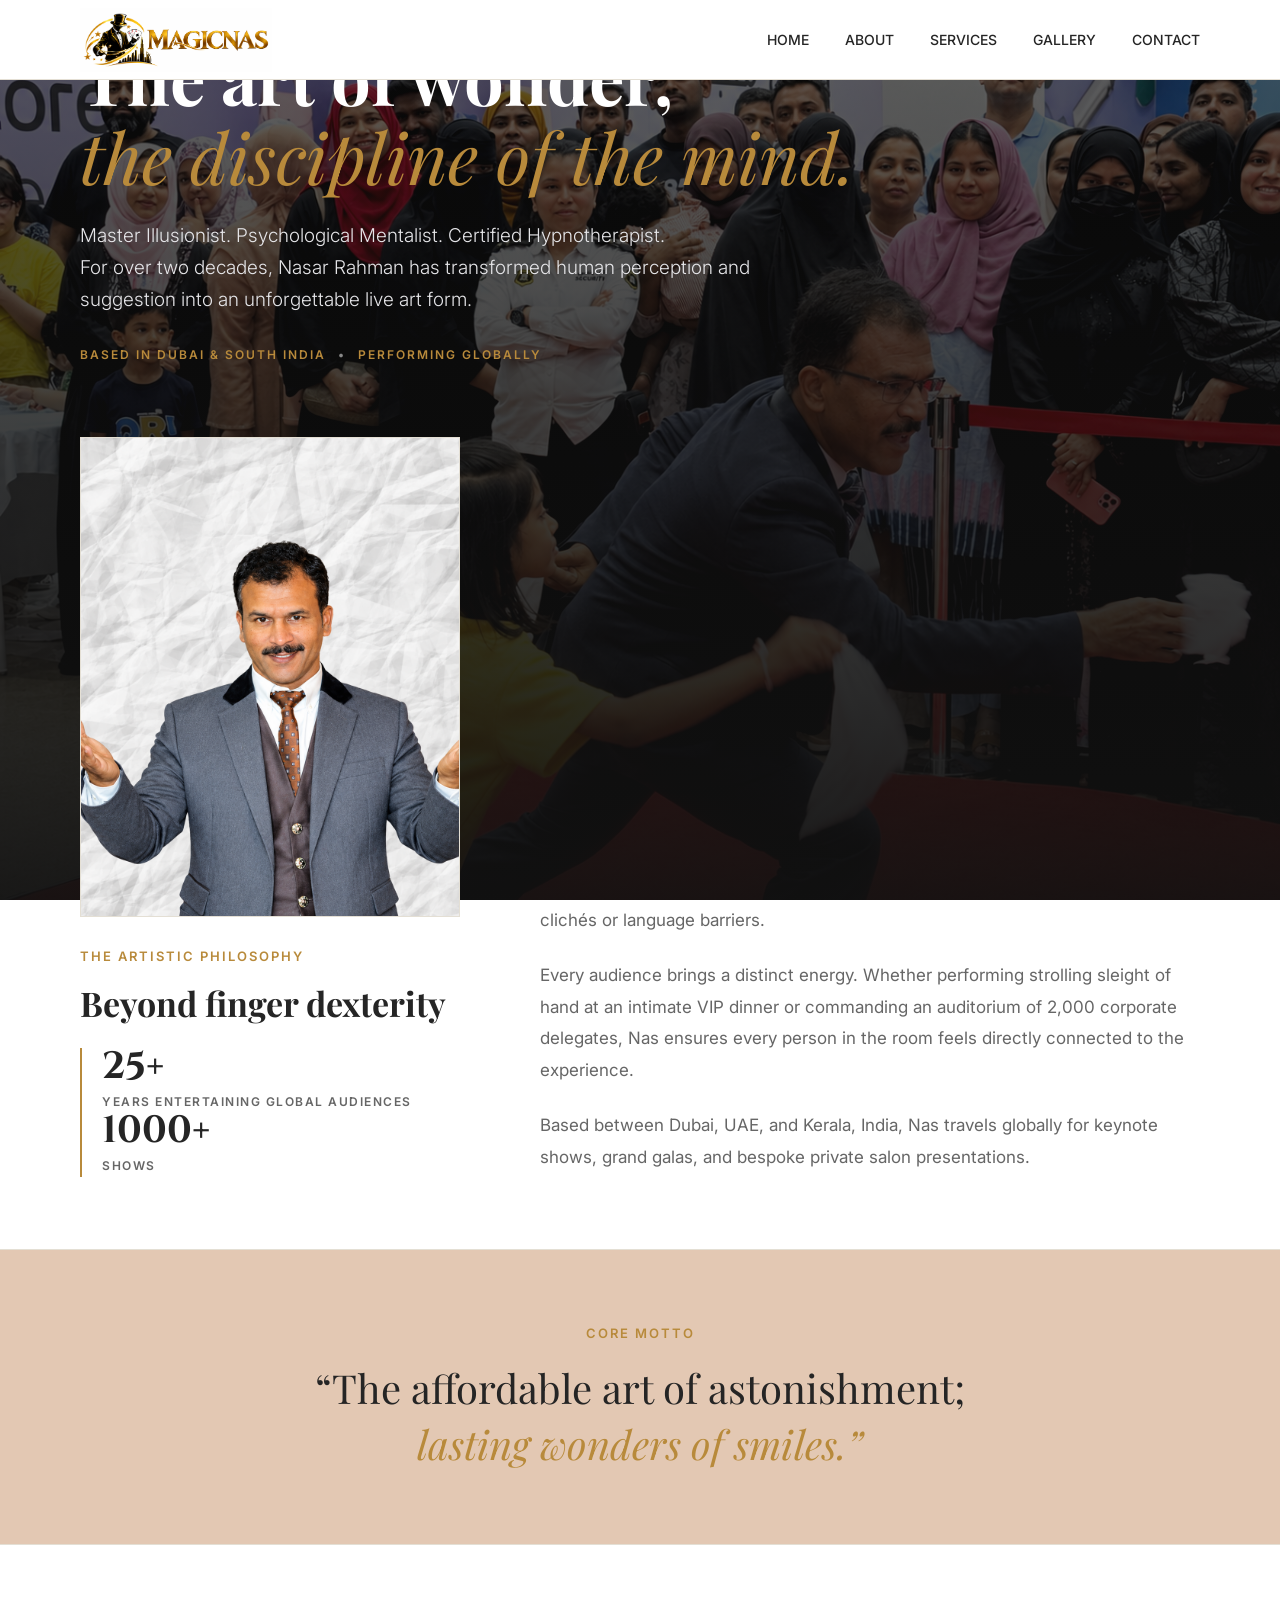
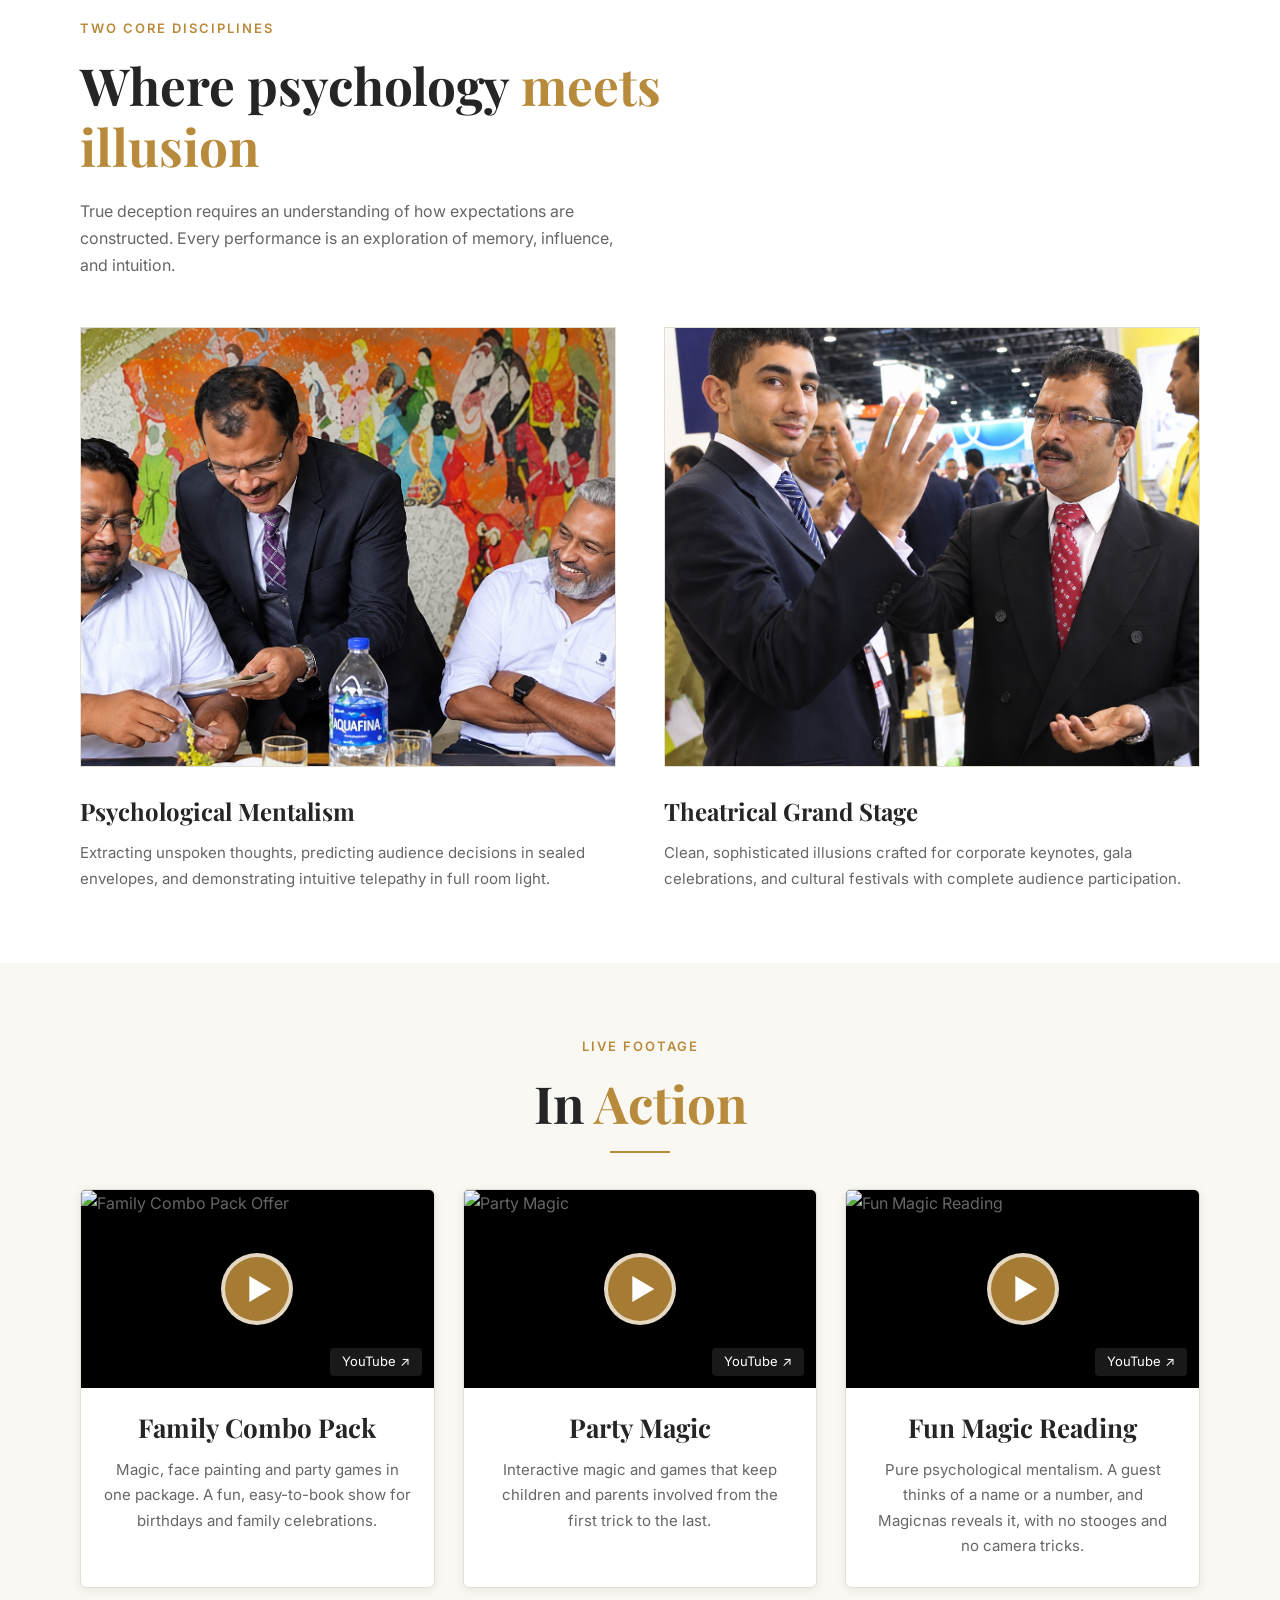
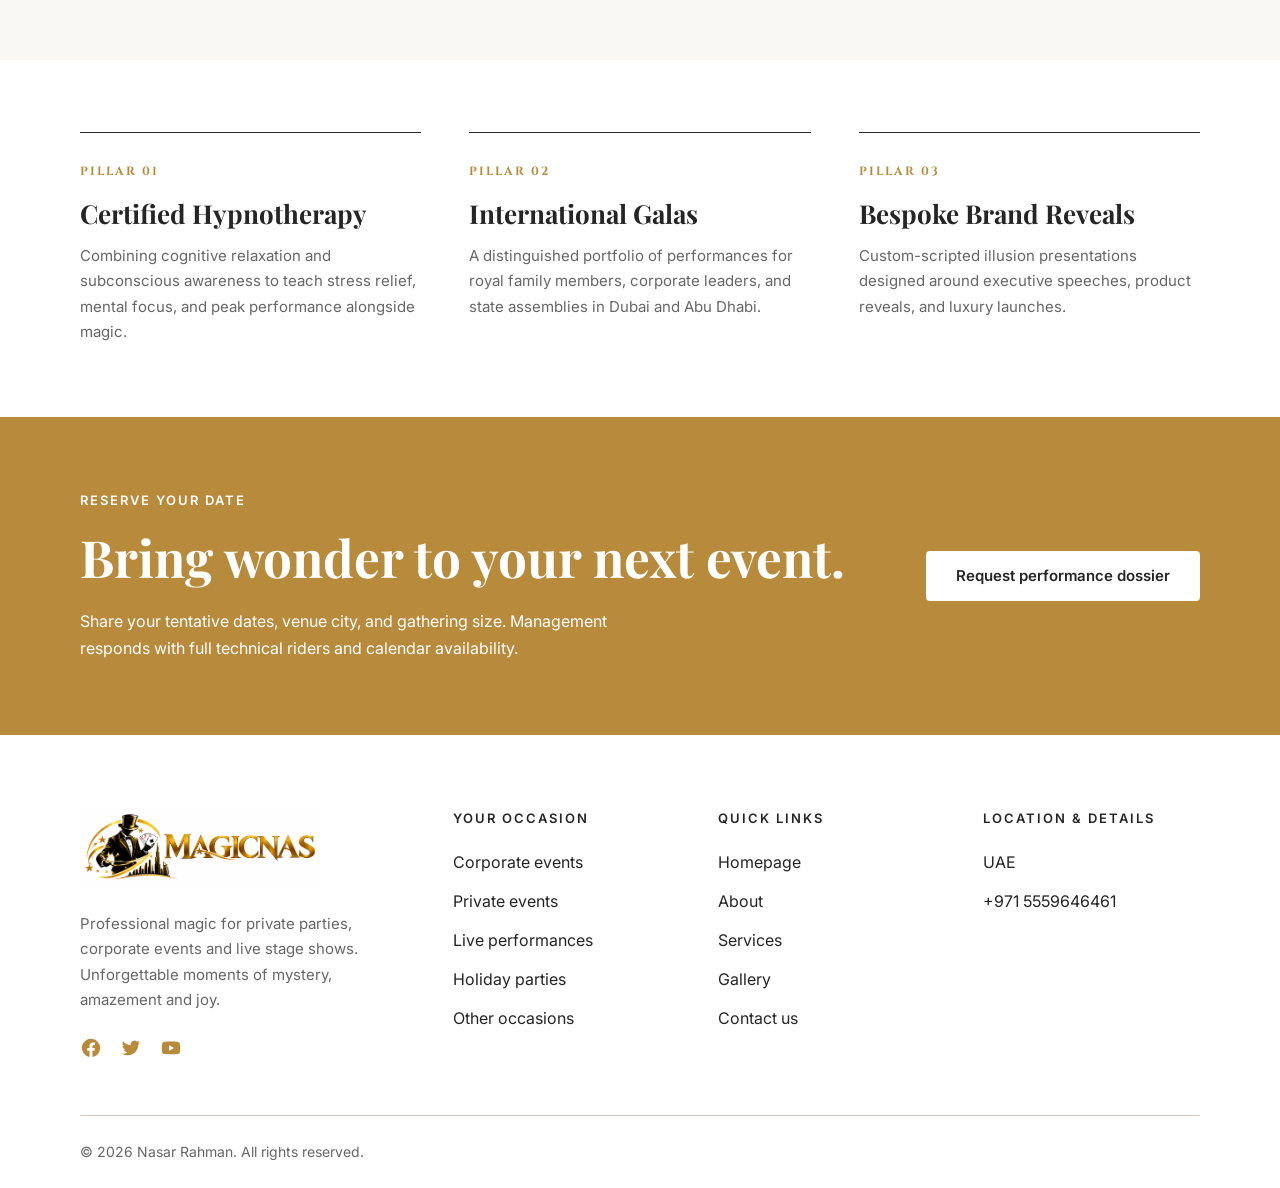
==== commit 36892089: "Update about.html" ====
--- a/about.html
+++ b/about.html
@@ -1,4 +1,3 @@
-
 <!DOCTYPE html>
 <html lang="en">
 <head>
@@ -20,11 +19,6 @@
       <a href="index.html" class="logo">
         <img src="images/magicnas-logo.png" alt="Magicnas - Professional Magician in Dubai">
       </a>
-      <button type="button" class="nav-toggle" id="navToggle" aria-label="Toggle navigation" aria-expanded="false">
-        <span></span>
-        <span></span>
-        <span></span>
-      </button>
       <ul class="nav-links">
         <li><a href="index.html">Home</a></li>
         <li><a href="about.html" class="active">About</a></li>
@@ -71,14 +65,16 @@
 
         <div class="sticky-lead">
           <div class="portrait-frame">
-            <img src="images/nasar-portarait.png" alt="Nasar Rahman (Magicnas)">
+            <img src="images/naslive.png" alt="Nasar Rahman (Magicnas)">
           </div>
           <p class="label">The artistic philosophy</p>
           <h2 class="split-title">Beyond finger dexterity</h2>
 
           <div class="stat-badge">
-            <div class="stat-num">20+</div>
+            <div class="stat-num">25+</div>
             <div class="stat-label">Years entertaining global audiences</div>
+            <div class="stat-num">1000+</div>
+            <div class="stat-label">Shows</div>
           </div>
         </div>
 
@@ -147,7 +143,7 @@
 
           <article class="methodology-card">
             <div class="method-image-frame">
-              <img src="images/gallery_image_9.jpg" alt="Psychological mentalism by Magicnas" loading="lazy">
+              <img src="images/gallery_image_2.png" alt="Psychological mentalism by Magicnas" loading="lazy">
             </div>
             <h3>Psychological Mentalism</h3>
             <p>
@@ -158,7 +154,7 @@
 
           <article class="methodology-card">
             <div class="method-image-frame">
-              <img src="images/gallery_image_6.png" alt="Magicnas grand stage illusion" loading="lazy">
+              <img src="images/professionalexperience.png" alt="Magicnas grand stage illusion" loading="lazy">
             </div>
             <h3>Theatrical Grand Stage</h3>
             <p>
@@ -347,7 +343,5 @@
   </footer>
 
   <script src="js/about.js"></script>
-  <script src="js/nav.js"></script>
 </body>
-
 </html>
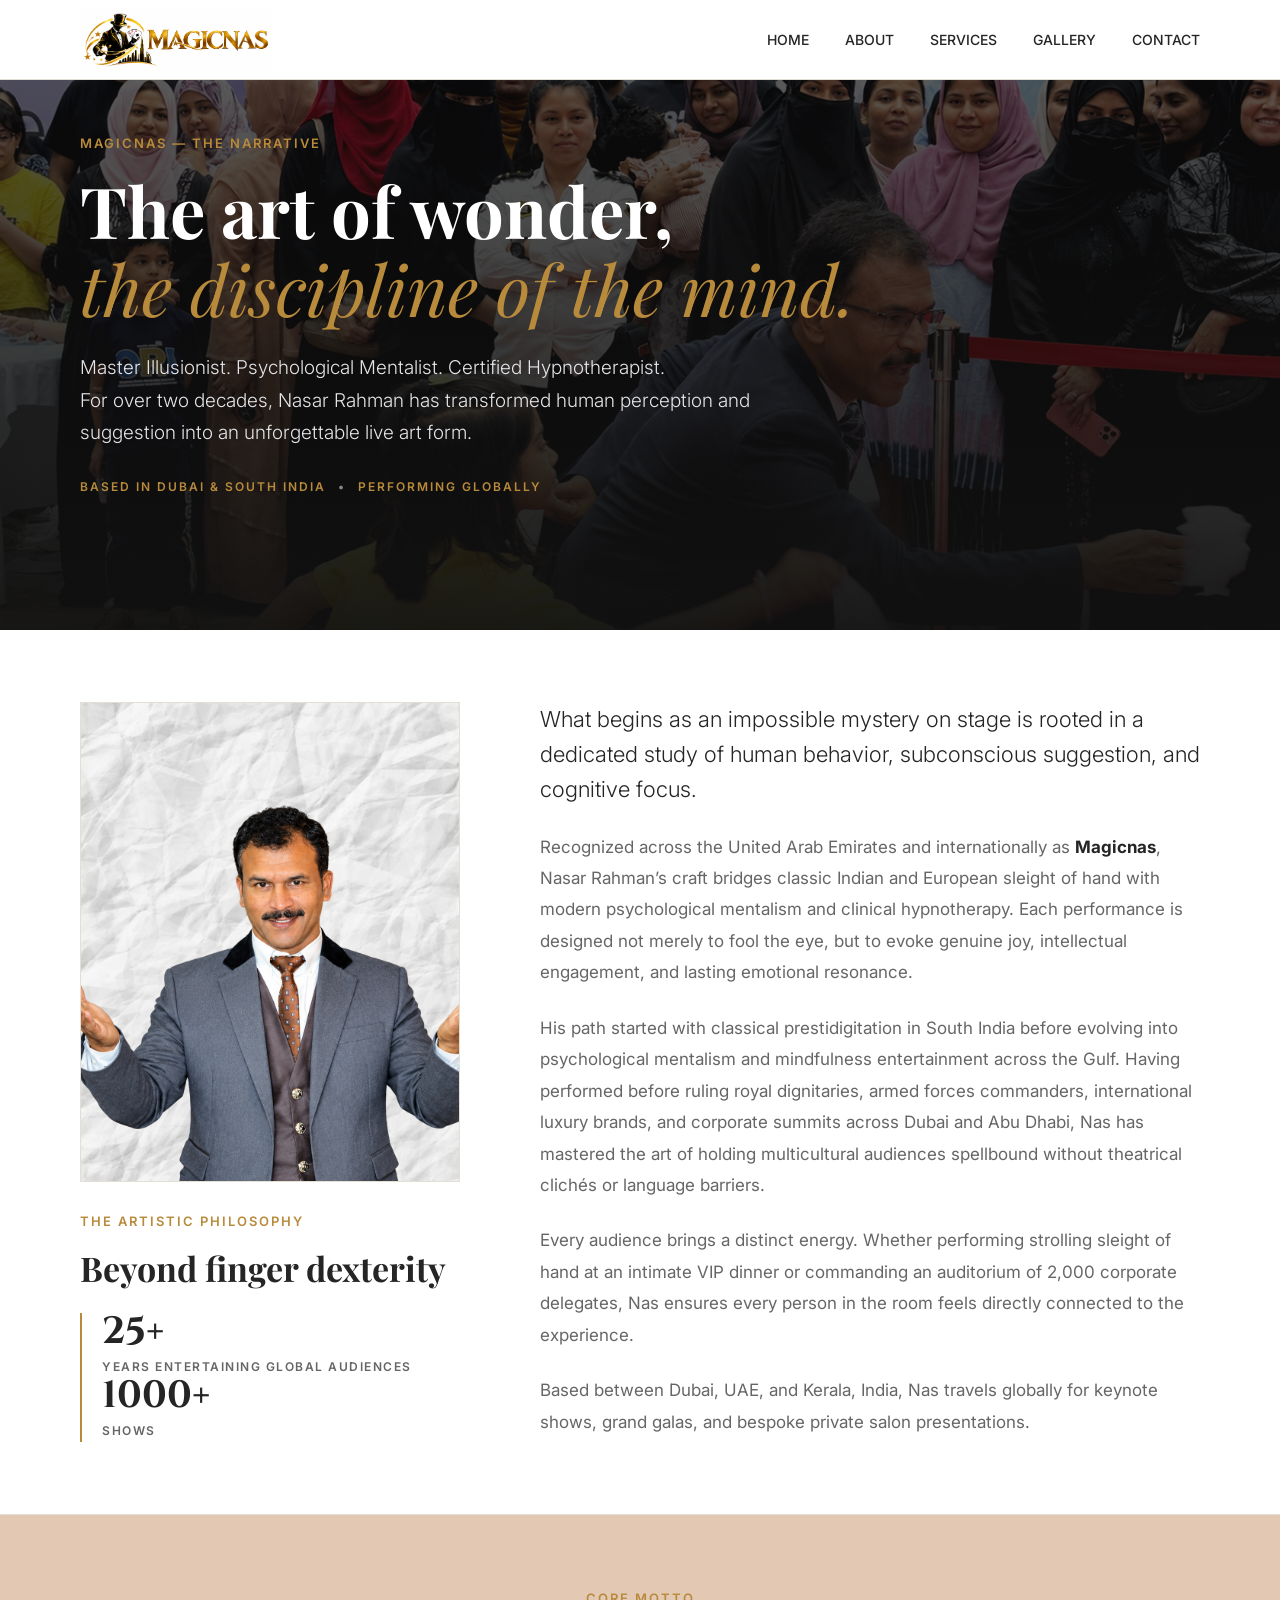
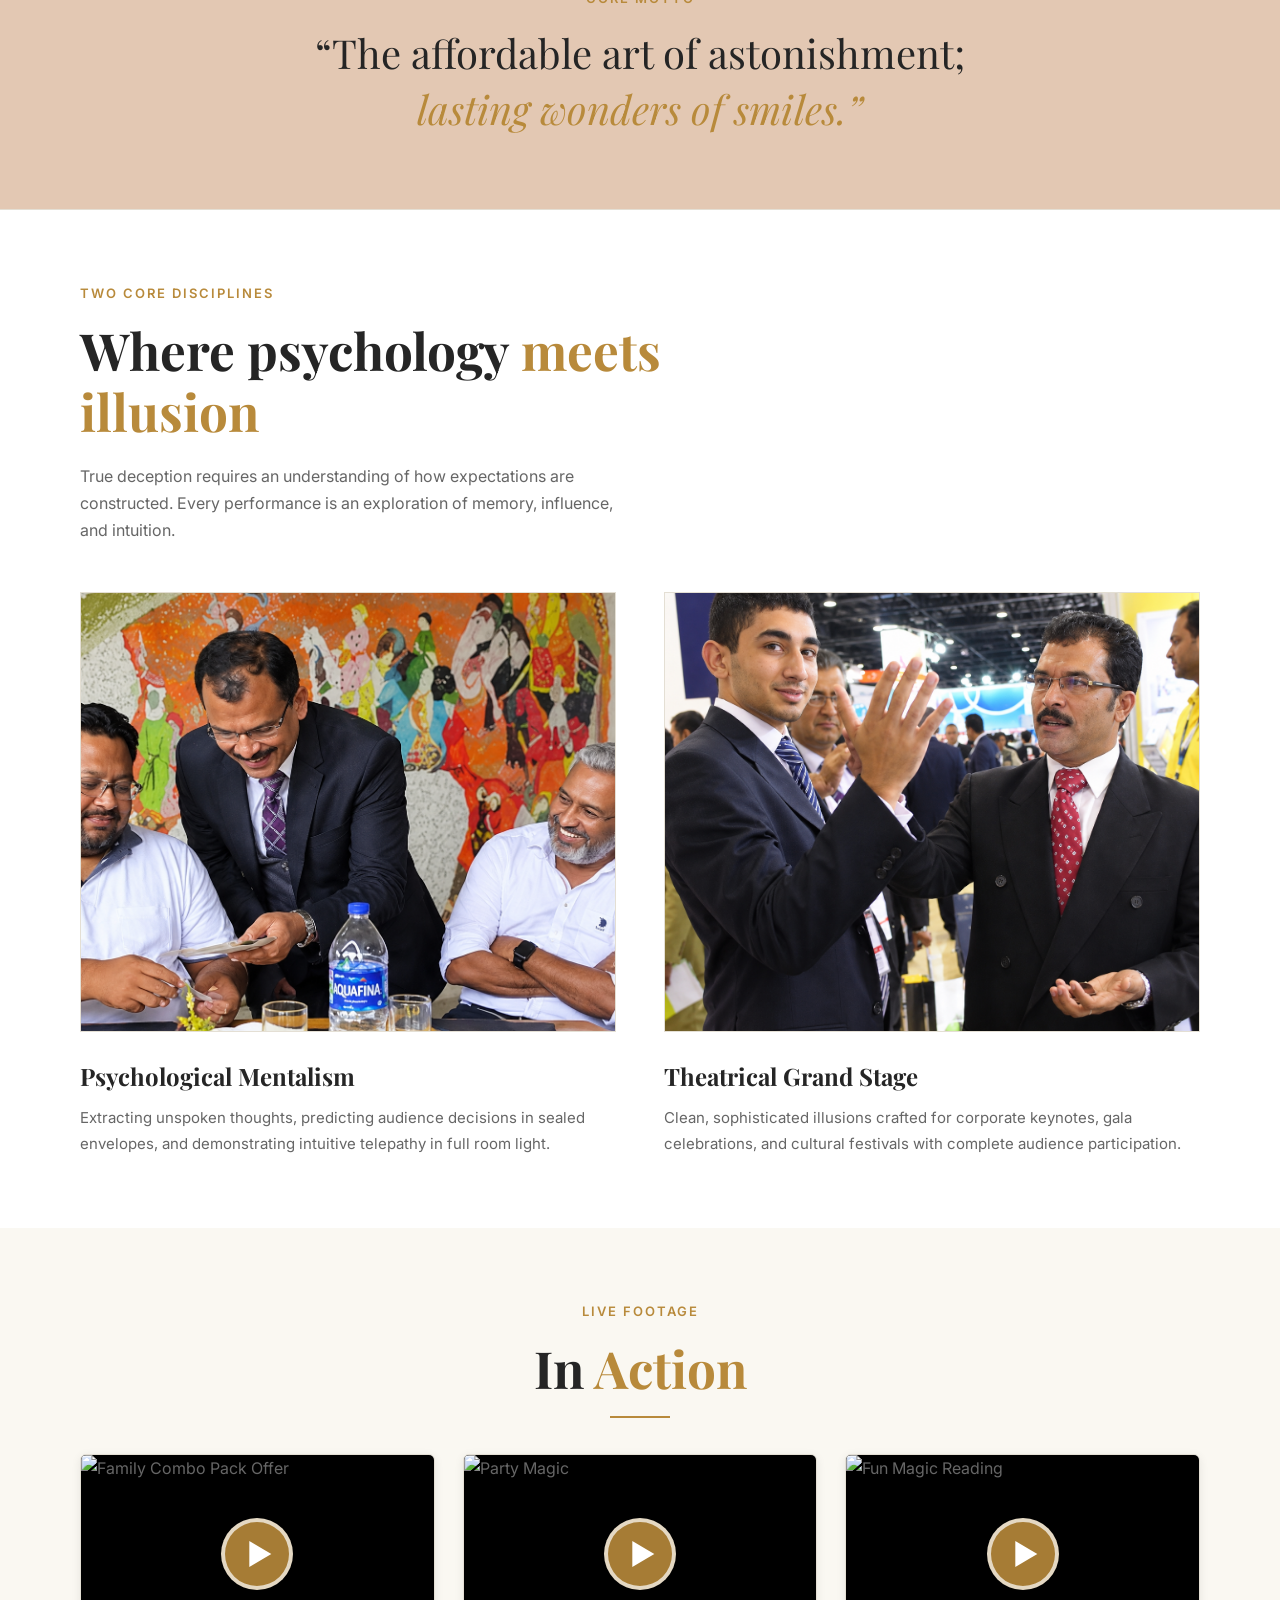
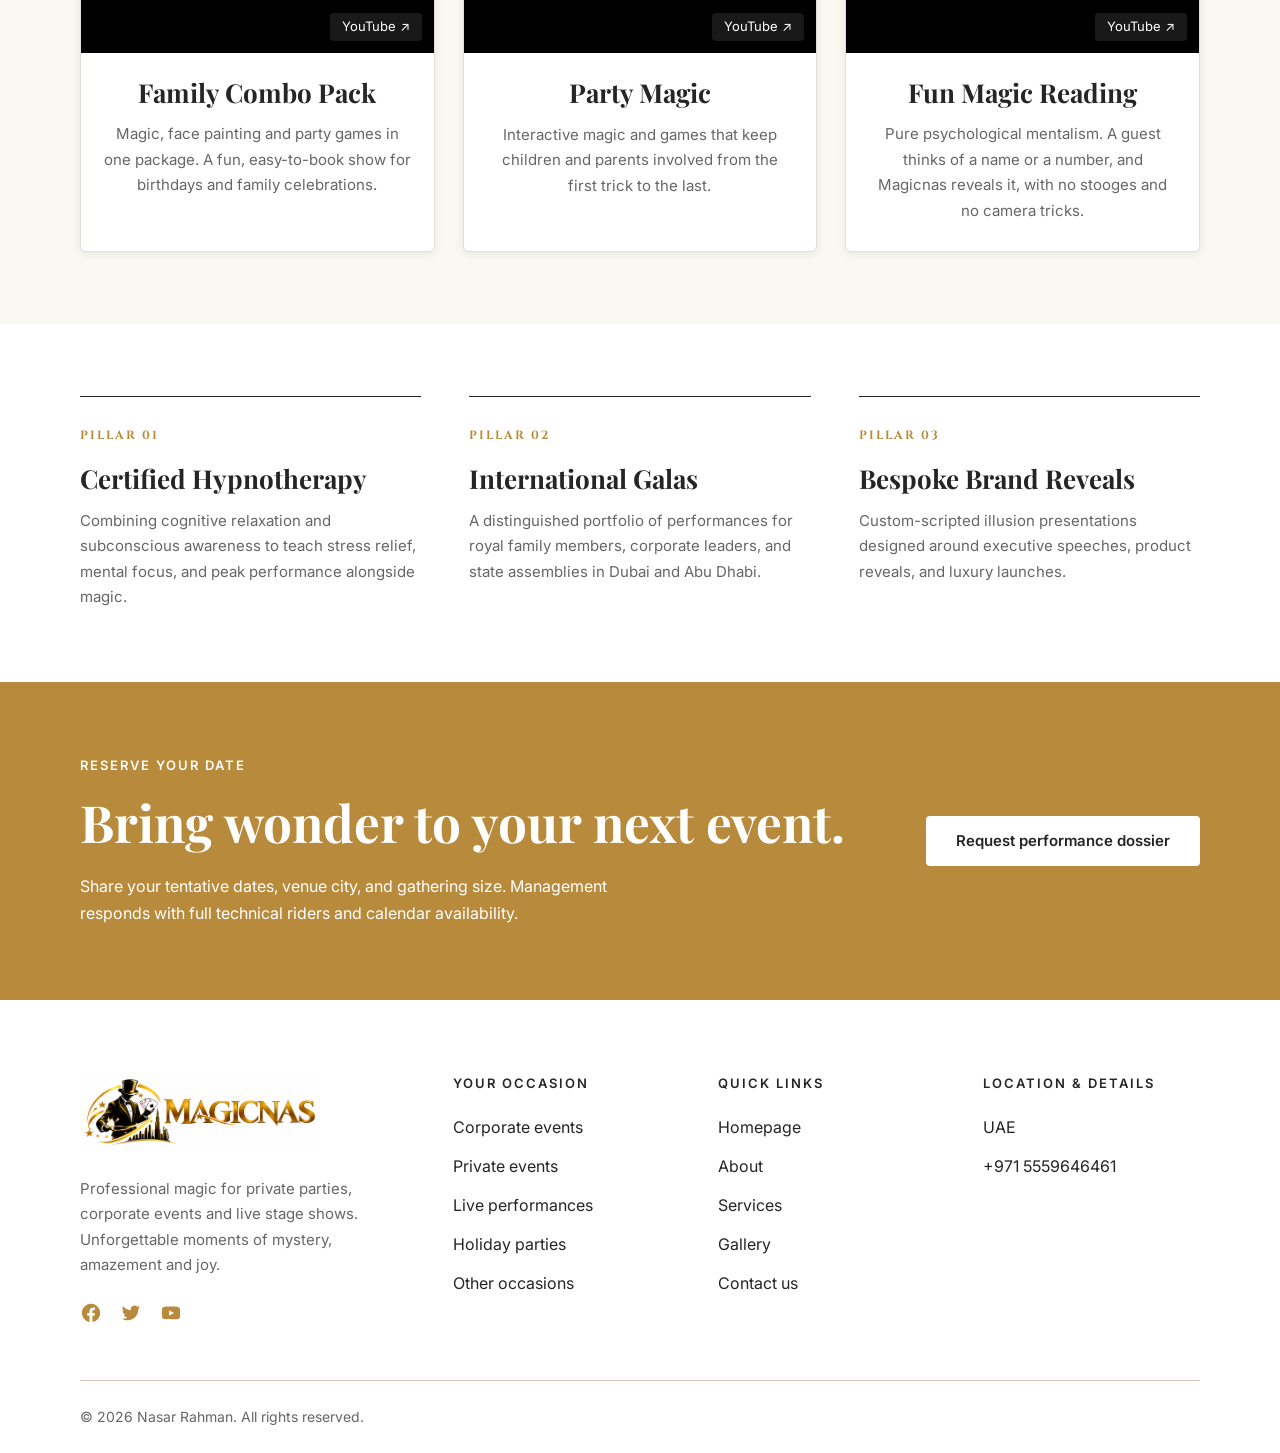
==== commit ad1652b2: "Update about.html" ====
--- a/about.html
+++ b/about.html
@@ -19,7 +19,19 @@
       <a href="index.html" class="logo">
         <img src="images/magicnas-logo.png" alt="Magicnas - Professional Magician in Dubai">
       </a>
-      <ul class="nav-links">
+       <!-- Mobile hamburger button -->
+    <button class="menu-toggle"
+            id="menuToggle"
+            aria-label="Open navigation menu"
+            aria-expanded="false"
+            aria-controls="navLinks">
+        <span></span>
+        <span></span>
+        <span></span>
+    </button>
+
+    <!-- Navigation links -->
+    <ul class="nav-links" id="navLinks">
         <li><a href="index.html">Home</a></li>
         <li><a href="about.html" class="active">About</a></li>
         <li><a href="services.html">Services</a></li>
--- a/css/style.css
+++ b/css/style.css
@@ -276,6 +276,75 @@
 
 .hero-text .text {
   font-size: 15px;
+}
+
+/* Desktop: Hide hamburger button */
+.menu-toggle {
+    display: none;
+}
+
+/* Mobile Navigation */
+@media (max-width: 768px) {
+
+    .navbar {
+        position: absolute;
+        padding: 0 20px;
+        height: 64px;
+    }
+
+    /* Hamburger button */
+    .menu-toggle {
+        display: flex;
+        flex-direction: column;
+        justify-content: center;
+        gap: 6px;
+        width: 40px;
+        height: 40px;
+        padding: 7px;
+        background: transparent;
+        border: none;
+        cursor: pointer;
+        z-index: 10;
+    }
+
+    .menu-toggle span {
+        display: block;
+        width: 26px;
+        height: 2px;
+        background: #252525;
+        transition: 0.3s ease;
+    }
+
+    /* Navigation dropdown */
+    .nav-links {
+        display: none;
+        position: absolute;
+        top: 64px;
+        left: 0;
+        width: 100%;
+        flex-direction: column;
+        gap: 0;
+        padding: 10px 20px 20px;
+        background: #ffffff;
+        border-top: 1px solid #e4dfd4;
+        box-shadow: 0 8px 15px rgba(0, 0, 0, 0.08);
+    }
+
+    .nav-links.active {
+        display: flex;
+    }
+
+    .nav-links li {
+        width: 100%;
+        border-bottom: 1px solid #e4dfd4;
+    }
+
+    .nav-links a {
+        display: block;
+        padding: 13px 5px;
+        font-size: 14px;
+    }
+
 }
 
 
--- a/css/about.css
+++ b/css/about.css
@@ -1,4 +1,3 @@
-<<<<<<< HEAD
 /* ==========================================================
    Magicnas - About page
    Only the styles that are specific to about.html.
@@ -315,322 +314,4 @@
   .prose .lead {
     font-size: 19px;
   }
-=======
-/* ==========================================================
-   Magicnas - About page
-   Only the styles that are specific to about.html.
-   Header, footer, buttons, labels, containers and video cards
-   all come from style.css, so this page matches the home page.
-   ========================================================== */
-
-
-/* ---------- Banner ---------- */
-.about-hero-banner {
-  position: relative;
-  display: flex;
-  align-items: center;
-  min-height: 70vh;
-  padding: 7rem 0;
-  overflow: hidden;
-  color: var(--white);
-  background: #111;
-}
-
-.banner-bg,
-.banner-overlay {
-  position: absolute;
-  inset: 0;
-}
-
-.banner-bg img {
-  width: 100%;
-  height: 100%;
-  object-fit: cover;
-  object-position: center 25%;
-  filter: brightness(0.65) contrast(1.1);
-}
-
-.banner-overlay {
-  background: linear-gradient(
-    180deg,
-    rgba(17, 17, 17, 0.45) 0%,
-    rgba(17, 17, 17, 0.8) 70%,
-    rgba(17, 17, 17, 0.95) 100%
-  );
-}
-
-.about-hero-banner .container {
-  position: relative;
-  z-index: 2;
-  width: 100%;
-}
-
-.banner-content {
-  max-width: 820px;
-}
-
-.banner-title {
-  margin-bottom: 24px;
-  font-family: "Playfair Display", Georgia, serif;
-  font-size: clamp(38px, 5.5vw, 72px);
-  font-weight: 700;
-  line-height: 1.12;
-  color: var(--white);
-}
-
-.banner-title em {
-  font-style: italic;
-  font-weight: 400;
-  color: var(--gold);
-}
-
-.banner-lead {
-  max-width: 720px;
-  margin-bottom: 28px;
-  font-size: 19px;
-  font-weight: 300;
-  line-height: 1.7;
-  color: #e5e5e8;
-}
-
-.banner-meta {
-  display: flex;
-  flex-wrap: wrap;
-  align-items: center;
-  gap: 12px;
-  font-size: 12px;
-  font-weight: 600;
-  letter-spacing: 2px;
-  text-transform: uppercase;
-  color: var(--gold);
-}
-
-.meta-dot {
-  color: #888;
-}
-
-
-/* ---------- Biography ---------- */
-.split-grid {
-  display: grid;
-  grid-template-columns: 380px 1fr;
-  gap: 80px;
-  align-items: start;
-}
-
-.sticky-lead {
-  position: sticky;
-  top: calc(var(--nav-height) + 40px);
-}
-
-.portrait-frame {
-  height: 480px;
-  margin-bottom: 28px;
-  overflow: hidden;
-  background: var(--ivory);
-  border: 1px solid var(--border);
-}
-
-.portrait-frame img {
-  width: 100%;
-  height: 100%;
-  object-fit: cover;
-}
-
-.split-title {
-  margin-bottom: 24px;
-  font-family: "Playfair Display", Georgia, serif;
-  font-size: 34px;
-  line-height: 1.2;
-  color: var(--text-main);
-}
-
-.stat-badge {
-  padding-left: 20px;
-  border-left: 2px solid var(--gold);
-}
-
-.stat-num {
-  font-family: "Cinzel", serif;
-  font-size: 38px;
-  font-weight: 700;
-  line-height: 1;
-  color: var(--text-main);
-}
-
-.stat-label {
-  margin-top: 6px;
-  font-size: 12px;
-  font-weight: 600;
-  letter-spacing: 1.5px;
-  text-transform: uppercase;
-}
-
-.prose {
-  font-size: 17px;
-  line-height: 1.85;
-}
-
-.prose p + p {
-  margin-top: 24px;
-}
-
-.prose .lead {
-  font-size: 22px;
-  font-weight: 300;
-  line-height: 1.6;
-  color: var(--text-main);
-}
-
-.prose strong {
-  color: var(--text-main);
-}
-
-
-/* ---------- Motto ---------- */
-.statement-break {
-  background: #e3c8b3;
-  border-top: 1px solid var(--border);
-  border-bottom: 1px solid var(--border);
-}
-
-.statement-quote {
-  max-width: 900px;
-  margin: 0 auto;
-  font-family: "Playfair Display", Georgia, serif;
-  font-size: clamp(26px, 3.4vw, 40px);
-  line-height: 1.4;
-  color: var(--text-main);
-}
-
-.statement-quote em {
-  font-style: italic;
-  color: var(--gold);
-}
-
-
-/* ---------- Two disciplines ---------- */
-.methodology-header {
-  max-width: 720px;
-  margin-bottom: 48px;
-}
-
-.methodology-grid {
-  display: grid;
-  grid-template-columns: 1fr 1fr;
-  gap: 48px;
-}
-
-.method-image-frame {
-  height: 440px;
-  margin-bottom: 24px;
-  overflow: hidden;
-  background: var(--ivory);
-  border: 1px solid var(--border);
-}
-
-.method-image-frame img {
-  width: 100%;
-  height: 100%;
-  object-fit: cover;
-}
-
-.methodology-card h3 {
-  margin-bottom: 8px;
-  font-family: "Playfair Display", Georgia, serif;
-  font-size: 24px;
-  color: var(--text-main);
-}
-
-.methodology-card p {
-  font-size: 15px;
-}
-
-
-/* ---------- Three pillars ---------- */
-.triptych-grid {
-  display: grid;
-  grid-template-columns: repeat(3, 1fr);
-  gap: 48px;
-}
-
-.triptych-item {
-  padding-top: 28px;
-  border-top: 1px solid var(--text-main);
-}
-
-.triptych-num {
-  margin-bottom: 16px;
-  font-family: "Cinzel", serif;
-  font-size: 12px;
-  font-weight: 700;
-  letter-spacing: 2px;
-  text-transform: uppercase;
-  color: var(--gold);
-}
-
-.triptych-item h3 {
-  margin-bottom: 12px;
-  font-family: "Playfair Display", Georgia, serif;
-  font-size: 26px;
-  line-height: 1.3;
-  color: var(--text-main);
-}
-
-.triptych-item p:last-child {
-  font-size: 15px;
-}
-
-
-/* ==========================================================
-   Tablet
-   ========================================================== */
-@media (max-width: 1000px) {
-  .split-grid {
-    grid-template-columns: 1fr;
-    gap: 48px;
-  }
-
-  .sticky-lead {
-    position: static;
-  }
-
-  .triptych-grid {
-    grid-template-columns: 1fr;
-    gap: 40px;
-  }
-}
-
-
-/* ==========================================================
-   Mobile
-   ========================================================== */
-@media (max-width: 768px) {
-  .about-hero-banner {
-    min-height: 60vh;
-    padding: 4rem 0;
-  }
-
-  .banner-lead {
-    font-size: 16px;
-  }
-
-  .portrait-frame,
-  .method-image-frame {
-    height: 340px;
-  }
-
-  .methodology-grid {
-    grid-template-columns: 1fr;
-    gap: 40px;
-  }
-
-  .prose {
-    font-size: 16px;
-  }
-
-  .prose .lead {
-    font-size: 19px;
-  }
->>>>>>> 1c51ecd (Updated Magicnas website design and gallery)
-}+}
